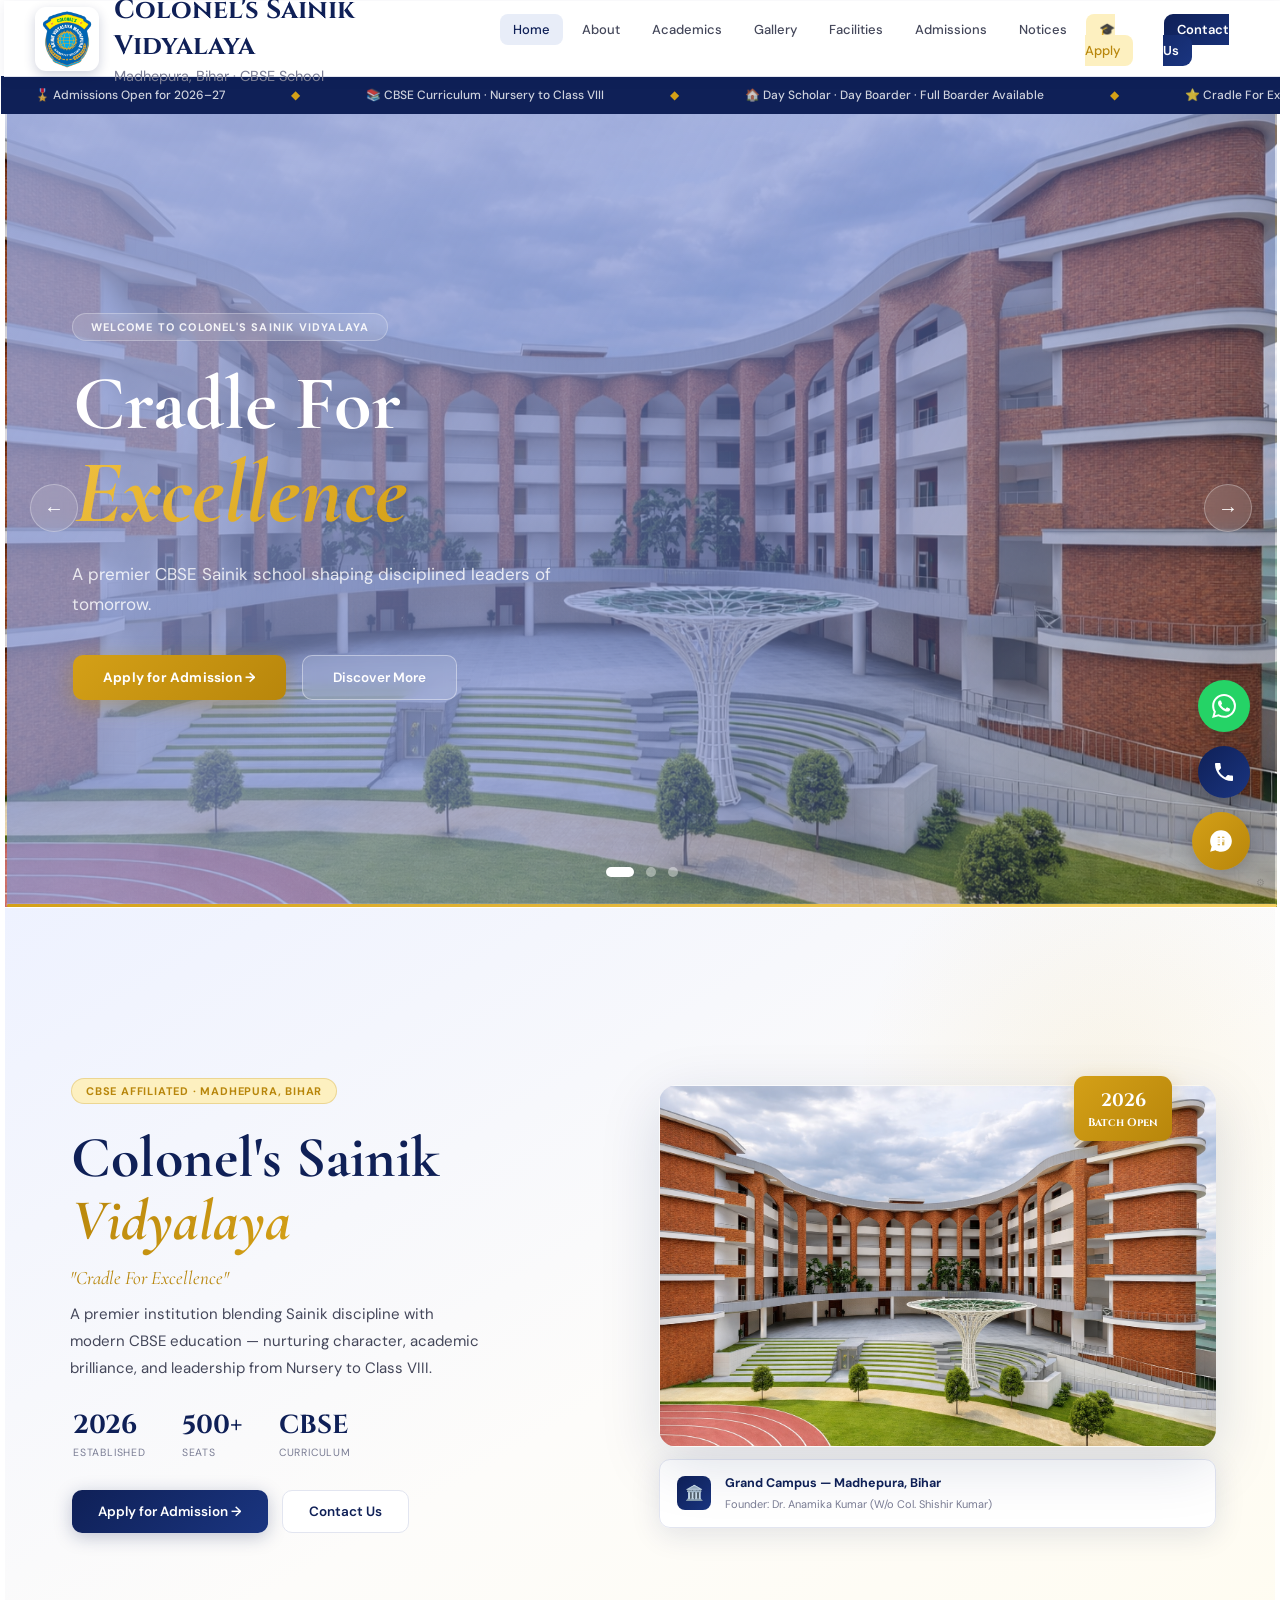
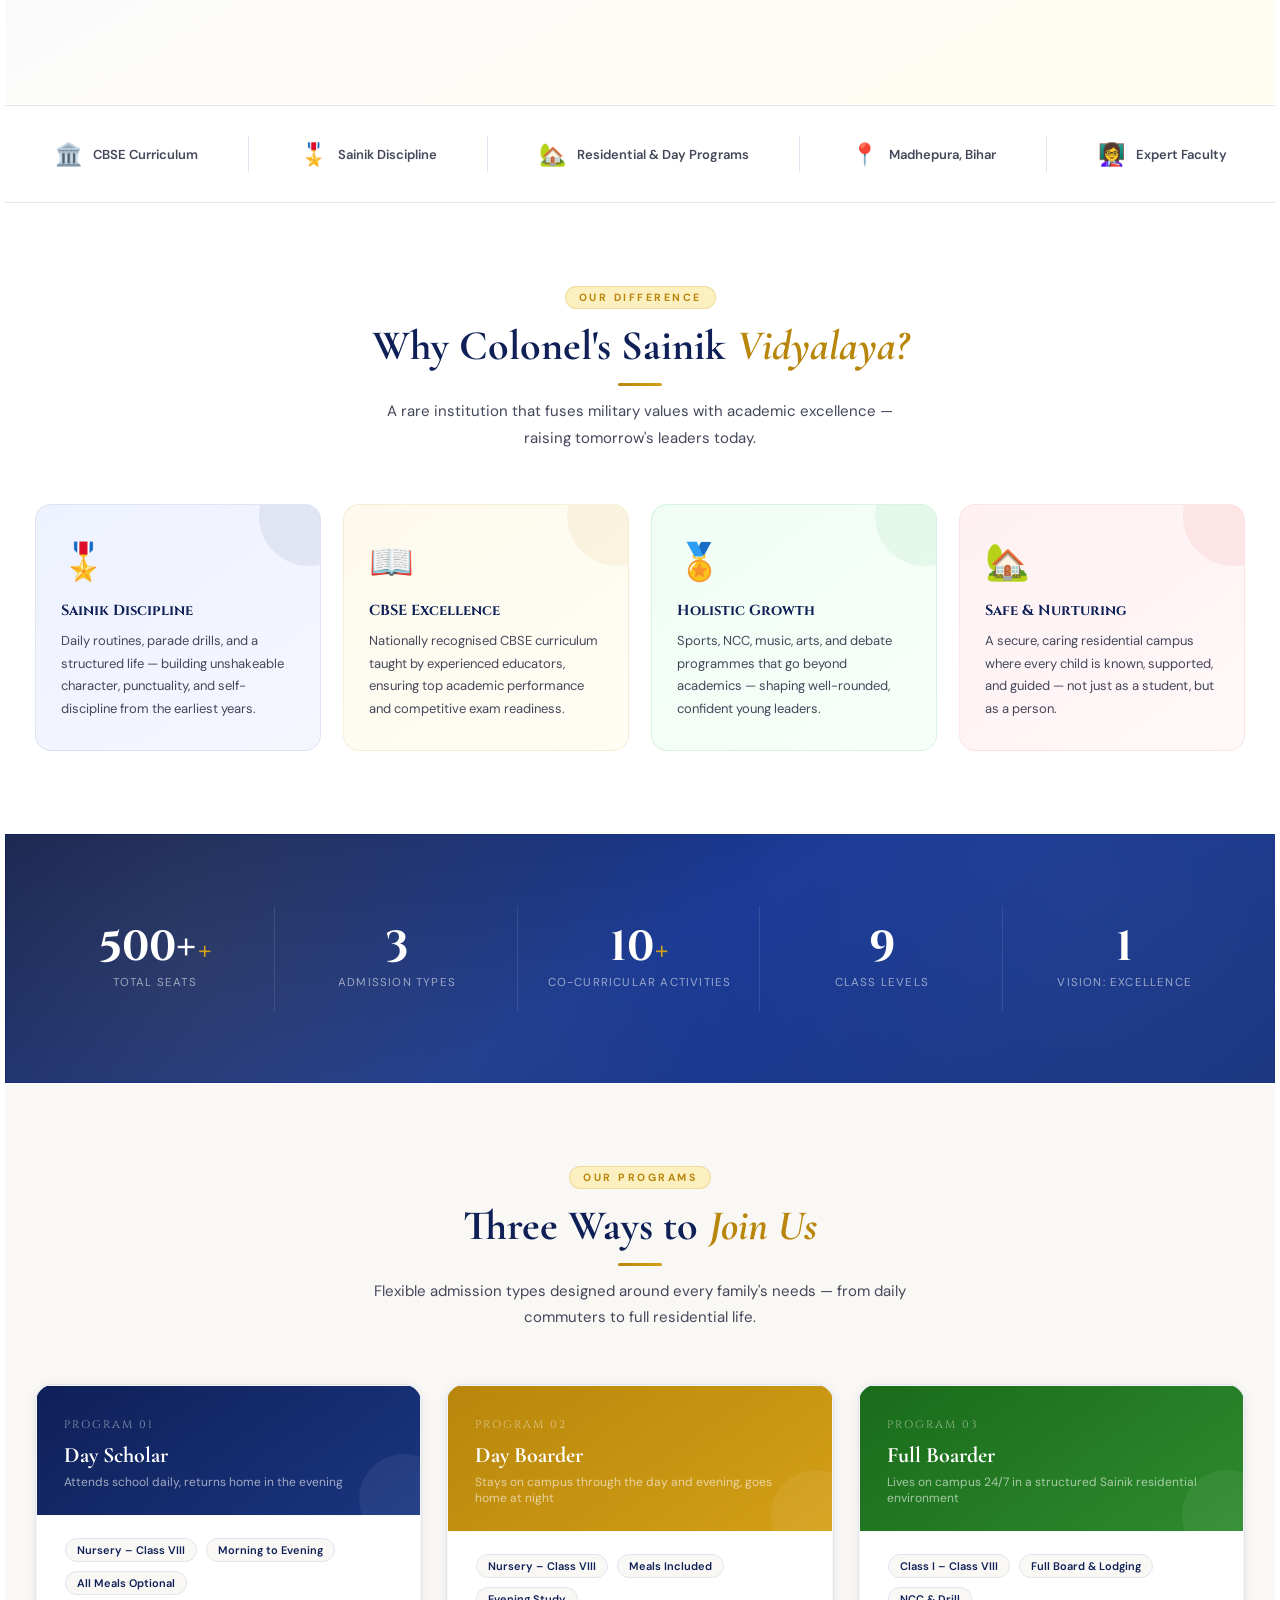
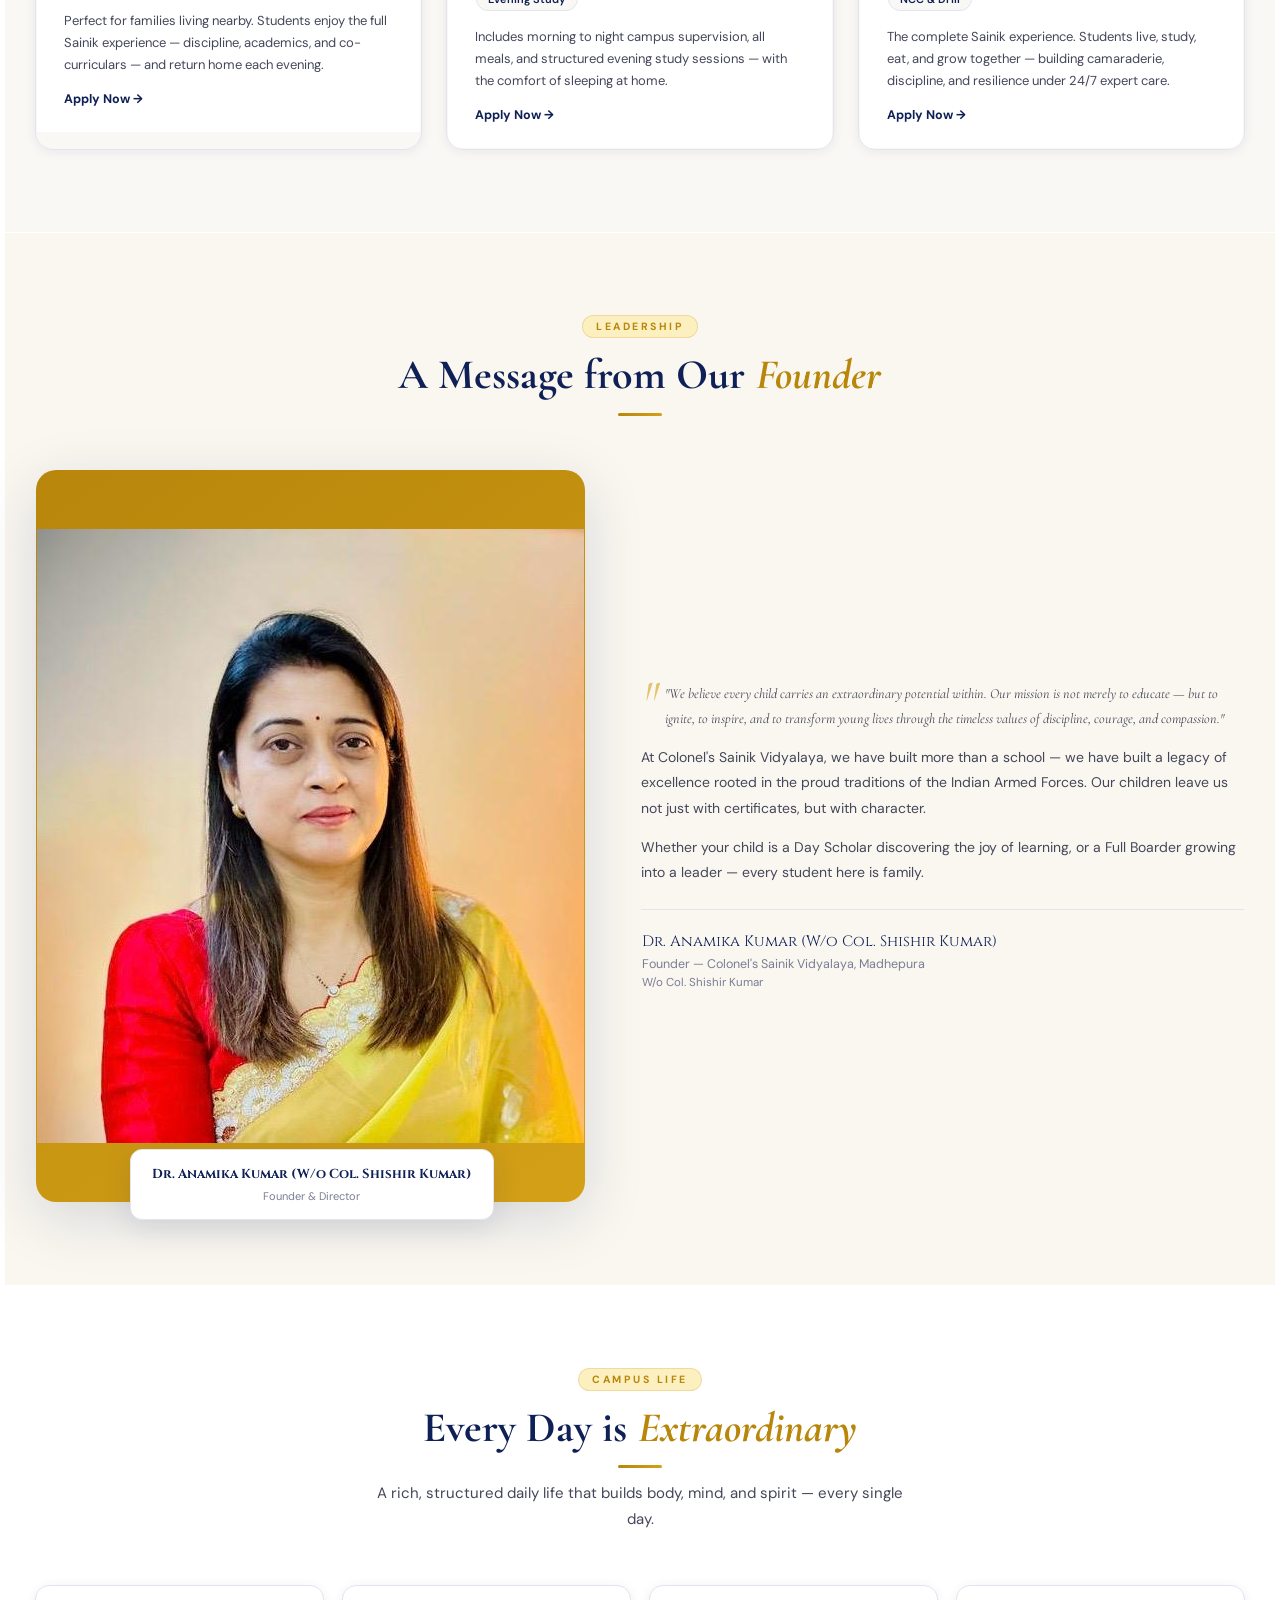
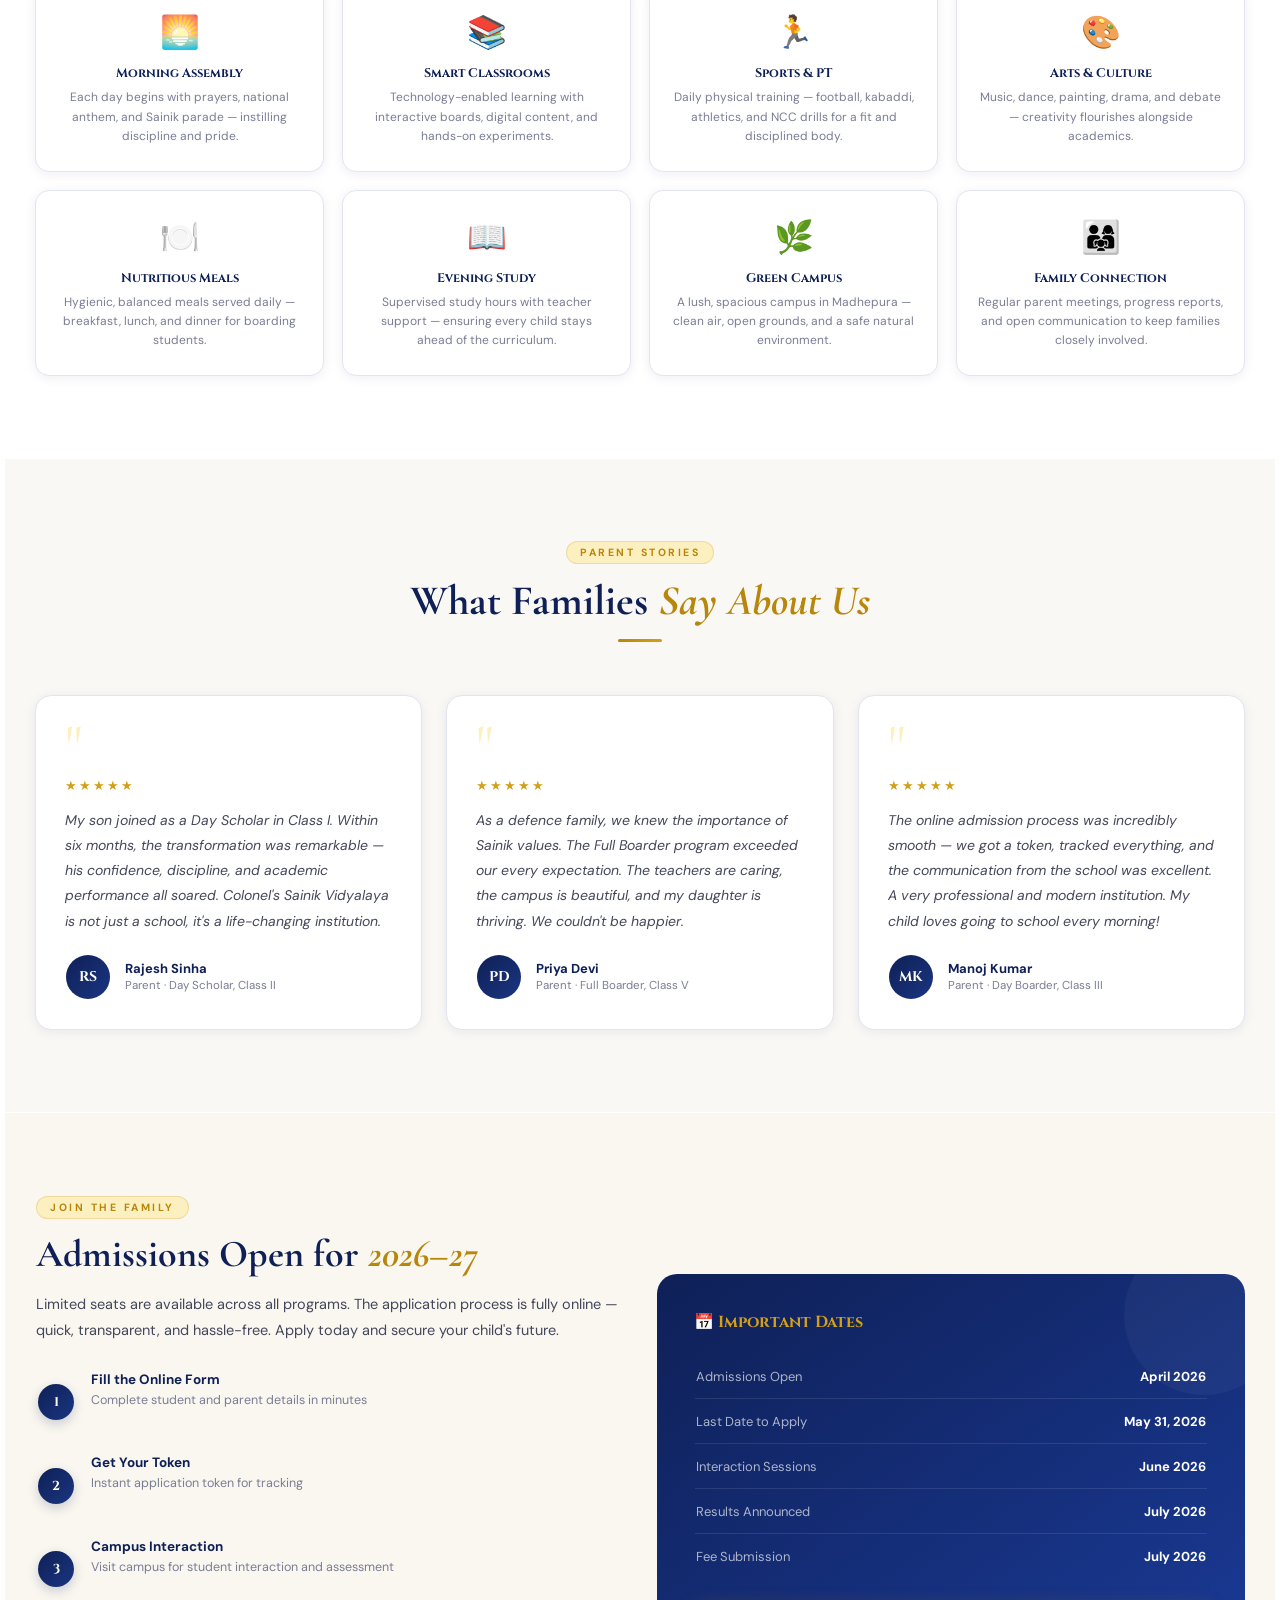
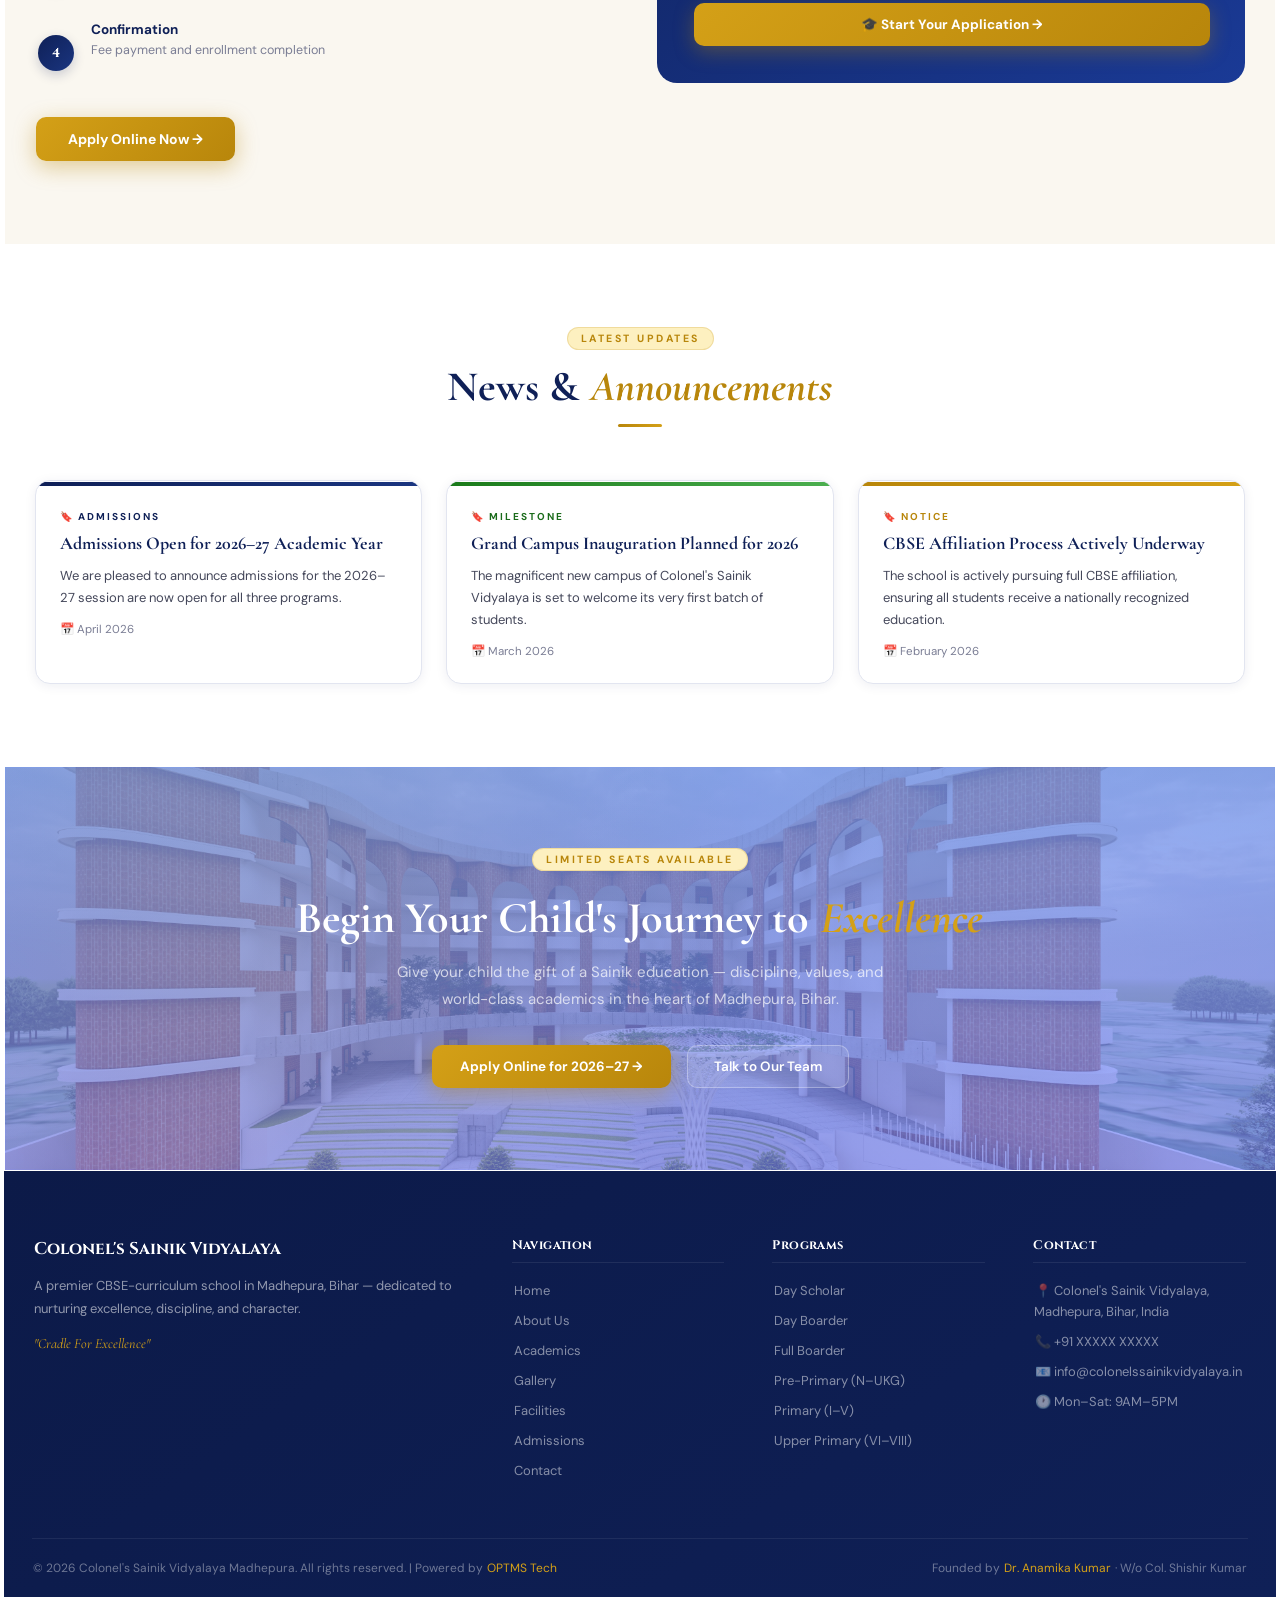
==== index.html @ a4bb46f5 "corrupted image rmove" ====
<!DOCTYPE html>
<html lang="en">

<head>
  <meta charset="UTF-8">
  <meta name="viewport" content="width=device-width, initial-scale=1.0">
  <meta name="description"
    content="Colonel's Sainik Vidyalaya — A premier CBSE school in Madhepura, Bihar. Admissions open for 2026-27. Day Scholar, Day Boarder and Full Boarder programs. Nursery to Class VIII.">
  <meta name="keywords"
    content="Colonel's Sainik Vidyalaya, Sainik School, CBSE School, Madhepura, Bihar, Admission 2026">
  <meta name="author" content="Colonel's Sainik Vidyalaya">
  <meta property="og:title" content="Colonel's Sainik Vidyalaya — Cradle For Excellence">
  <meta property="og:description"
    content="Premier CBSE Sainik School in Madhepura, Bihar. Admissions open for 2026-27 session.">
  <meta property="og:type" content="website">
  <meta property="og:url" content="https://www.colonelssainikvidyalaya.in/">
  <meta property="og:image" content="assets/images/school_image.png">
  <title>Colonel's Sainik Vidyalaya — Cradle For Excellence</title>
  <link rel="icon" type="image/svg+xml" href="assets/images/favicon.svg">
  <link rel="shortcut icon" href="assets/images/favicon.svg">
  <link rel="canonical" href="https://www.colonelssainikvidyalaya.in/">
  <link rel="preconnect" href="https://fonts.googleapis.com">
  <link rel="preconnect" href="https://fonts.gstatic.com" crossorigin>
  <link
    href="https://fonts.googleapis.com/css2?family=Cormorant+Garamond:ital,wght@0,400;0,600;0,700;1,400&family=Cinzel:wght@400;600;700&family=DM+Sans:wght@300;400;500;600&display=swap"
    rel="stylesheet">
  <link rel="stylesheet" href="assets/css/main.css">
</head>

<body>

  <!-- TOAST -->
  <div class="toast" id="toast">✅ <span id="toast-msg">Saved successfully!</span></div>

  <!-- LIGHTBOX -->
  <div class="lightbox" id="lightbox" onclick="closeLightbox()">
    <span class="lightbox-close">✕</span>
    <img id="lightbox-img" src="" alt="">
  </div>

  <!-- MODAL -->
  <div class="modal-bg" id="modal-bg">
    <div class="modal" id="modal-content"></div>
  </div>

  <!-- ===================== PUBLIC VIEW ===================== -->
  <div id="public-view" class="active">

    <!-- NAV -->
    <nav class="p-nav">
      <div class="p-nav-inner">
        <div class="p-brand" onclick="goPage('home')">
          <div class="p-emblem" id="p-emblem-txt">
            <img src="assets/images/logo.png" alt="School Logo">
          </div>
          <div class="p-brand-name">
            <strong id="p-school-name-nav">Colonel's Sainik Vidyalaya</strong>
            <span id="p-school-sub-nav">Madhepura, Bihar · CBSE School</span>
          </div>
        </div>
        <ul class="p-links">
          <li><a onclick="goPage('home')" id="pnav-home" class="active">Home</a></li>
          <li><a onclick="goPage('about')" id="pnav-about">About</a></li>
          <li><a onclick="goPage('academics')" id="pnav-academics">Academics</a></li>
          <li><a onclick="goPage('gallery')" id="pnav-gallery">Gallery</a></li>
          <li><a onclick="goPage('facilities')" id="pnav-facilities">Facilities</a></li>
          <li><a onclick="goPage('admissions')" id="pnav-admissions">Admissions</a></li>
          <li><a onclick="goPage('notices')" id="pnav-notices">Notices</a></li>
          <li><a onclick="goPage('apply')" id="pnav-apply"
              style="background:var(--gold-light);color:var(--gold);border-radius:8px;">🎓 Apply</a></li>
          <li><a onclick="goPage('contact')" id="pnav-contact" class="p-cta">Contact Us</a></li>
        </ul>
        <button class="mob-menu-btn" id="mob-menu-btn" onclick="toggleMobNav()" aria-label="Menu">
          <span></span><span></span><span></span>
        </button>
      </div>
    </nav>
    <!-- Mobile Nav Drawer -->
    <div class="mob-nav-drawer" id="mob-nav-drawer">
      <ul class="mob-nav-links">
        <li><a onclick="goPage('home');closeMobNav()" id="mnav-home">🏠 Home</a></li>
        <li><a onclick="goPage('about');closeMobNav()" id="mnav-about">🏛️ About Us</a></li>
        <li><a onclick="goPage('academics');closeMobNav()" id="mnav-academics">📚 Academics</a></li>
        <li><a onclick="goPage('gallery');closeMobNav()" id="mnav-gallery">🖼️ Gallery</a></li>
        <li><a onclick="goPage('facilities');closeMobNav()" id="mnav-facilities">🏛️ Facilities</a></li>
        <li><a onclick="goPage('admissions');closeMobNav()" id="mnav-admissions">📝 Admissions</a></li>
        <li><a onclick="goPage('notices');closeMobNav()" id="mnav-notices">📢 Notices</a></li>
        <li><a onclick="goPage('apply');closeMobNav()" class="mob-cta">🎓 Apply Online →</a></li>
      </ul>
      <div class="mob-nav-divider"></div>
    </div>

    <!-- TICKER -->
    <div class="ticker">
      <div class="ticker-track" id="ticker-track">
        <span>Loading announcements...</span>
      </div>
    </div>

    <!-- ===== PAGE: HOME ===== -->
    <div id="pp-home" class="pp active">

      <!-- ===== HERO SLIDER ===== -->
      <section class="hero-slider" id="hero-slider" aria-label="School highlights slideshow">
        <!-- Slides -->
        <div class="hs-slide active" data-slide="0">
          <div class="hs-bg" style="background-image:url('/assets/images/school_image.png')"></div>
          <div class="hs-overlay"></div>
          <div class="hs-content">
            <span class="hs-pill">Welcome to Colonel's Sainik Vidyalaya</span>
            <h2 class="hs-heading">
              <span class="hs-line1">Cradle For</span>
              <span class="hs-line2"><em>Excellence</em></span>
            </h2>
            <p class="hs-sub">A premier CBSE Sainik school shaping disciplined leaders of tomorrow.</p>
            <div class="hs-btns">
              <button class="hs-btn-primary" onclick="goPage('admissions')">Apply for Admission →</button>
              <button class="hs-btn-ghost" onclick="goPage('about')">Discover More</button>
            </div>
          </div>
        </div>

        <div class="hs-slide" data-slide="1">
          <div class="hs-bg" style="background-image:url('/assets/images/school_image.png')"></div>
          <div class="hs-overlay" style="background:linear-gradient(120deg,rgba(15,32,87,0.88) 0%,rgba(184,134,11,0.45) 100%)"></div>
          <div class="hs-content">
            <span class="hs-pill">Sainik Discipline · CBSE Curriculum</span>
            <h2 class="hs-heading">
              <span class="hs-line1">Nurturing</span>
              <span class="hs-line2"><em>Future Leaders</em></span>
            </h2>
            <p class="hs-sub">Blending military values with modern education — from Nursery to Class VIII.</p>
            <div class="hs-btns">
              <button class="hs-btn-primary" onclick="goPage('academics')">Explore Academics →</button>
              <button class="hs-btn-ghost" onclick="goPage('facilities')">Our Facilities</button>
            </div>
          </div>
        </div>

        <div class="hs-slide" data-slide="2">
          <div class="hs-bg" style="background-image:url('/assets/images/school_image_1.jpeg')"></div>
          <div class="hs-overlay" style="background:linear-gradient(120deg,rgba(89, 129, 248, 0.769) 0%,rgba(255, 240, 174, 0.2) 100%)"></div>
          <div class="hs-content">
            <span class="hs-pill">Admissions Open · 2026–27 Session</span>
            <h2 class="hs-heading">
              <span class="hs-line1">Madhepura's</span>
              <span class="hs-line2"><em>Finest School</em></span>
            </h2>
            <p class="hs-sub">Day Scholar · Day Boarder · Full Boarder programs for your child's bright future.</p>
            <div class="hs-btns">
              <button class="hs-btn-primary" onclick="goPage('apply')">🎓 Apply Online →</button>
              <button class="hs-btn-ghost" onclick="goPage('contact')">Contact Us</button>
            </div>
          </div>
        </div>

        <!-- Controls -->
        <button class="hs-arrow hs-prev" onclick="sliderPrev()" aria-label="Previous slide">&#8592;</button>
        <button class="hs-arrow hs-next" onclick="sliderNext()" aria-label="Next slide">&#8594;</button>

        <!-- Dots -->
        <div class="hs-dots" id="hs-dots">
          <button class="hs-dot active" onclick="sliderGo(0)" aria-label="Slide 1"></button>
          <button class="hs-dot" onclick="sliderGo(1)" aria-label="Slide 2"></button>
          <button class="hs-dot" onclick="sliderGo(2)" aria-label="Slide 3"></button>
        </div>

        <!-- Progress bar -->
        <div class="hs-progress"><div class="hs-progress-bar" id="hs-progress-bar"></div></div>
      </section>
      <!-- ===== END HERO SLIDER ===== -->

      <section class="hero">
        <div class="hero-l">
          <div class="hero-pill">CBSE Affiliated · Madhepura, Bihar</div>
          <h1 class="hero-h1" id="h-school-name">Colonel's Sainik<br><em>Vidyalaya</em></h1>
          <p class="hero-tag" id="h-tagline">"Cradle For Excellence"</p>
          <p class="hero-desc" id="h-desc">A premier institution blending Sainik discipline with modern CBSE education —
            nurturing character, academic brilliance, and leadership from Nursery to Class VIII.</p>
          <div class="hero-stats">
            <div>
              <div class="hstat-n" id="h-est">2026</div>
              <div class="hstat-l">Established</div>
            </div>
            <div>
              <div class="hstat-n" id="h-students">500+</div>
              <div class="hstat-l">Seats</div>
            </div>
            <div>
              <div class="hstat-n">CBSE</div>
              <div class="hstat-l">Curriculum</div>
            </div>
          </div>
          <div class="hero-btns">
            <button class="btn-navy" onclick="goPage('admissions')">Apply for Admission →</button>
            <button class="btn-ghost" onclick="goPage('contact')">Contact Us</button>
          </div>
        </div>
        <div class="hero-r">
          <div style="position:relative;">
            <div class="hero-float"><b>2026</b>Batch Open</div>
            <div class="hero-img" id="hero-img-wrap">
              <img src="/assets/images/school_image.png" alt="Campus"
                style="width:100%;display:block;object-fit:cover;max-height:360px;">
            </div>
            <div class="hero-badge">
              <div class="badge-ico">🏛️</div>
              <div class="badge-t">
                <strong id="h-campus-title">Grand Campus — Madhepura, Bihar</strong>
                <span id="h-founder">Founder: Dr. Anamika Kumar (W/o Col. Shishir Kumar)</span>
              </div>
            </div>
          </div>
        </div>
      </section>

      <!-- TRUST BAR -->
      <div class="trust-bar">
        <div class="trust-inner">
          <div class="trust-item"><span>🏛️</span> CBSE Curriculum</div>
          <div class="trust-divider"></div>
          <div class="trust-item"><span>🎖️</span> Sainik Discipline</div>
          <div class="trust-divider"></div>
          <div class="trust-item"><span>🏡</span> Residential &amp; Day Programs</div>
          <div class="trust-divider"></div>
          <div class="trust-item"><span>📍</span> Madhepura, Bihar</div>
          <div class="trust-divider"></div>
          <div class="trust-item"><span>👩‍🏫</span> Expert Faculty</div>
        </div>
      </div>

      <!-- WHY CHOOSE US -->
      <section class="sec">
        <div class="container">
          <div class="sec-hd reveal">
            <span class="label">Our Difference</span>
            <h2 class="sec-title">Why Colonel's Sainik <em>Vidyalaya?</em></h2>
            <div class="sec-line"></div>
            <p class="sec-sub">A rare institution that fuses military values with academic excellence — raising
              tomorrow's leaders today.</p>
          </div>
          <div class="pillars-grid">
            <div class="pillar-card p1 reveal reveal-delay-1">
              <span class="pillar-ico">🎖️</span>
              <h3>Sainik Discipline</h3>
              <p>Daily routines, parade drills, and a structured life — building unshakeable character, punctuality, and
                self-discipline from the earliest years.</p>
            </div>
            <div class="pillar-card p2 reveal reveal-delay-2">
              <span class="pillar-ico">📖</span>
              <h3>CBSE Excellence</h3>
              <p>Nationally recognised CBSE curriculum taught by experienced educators, ensuring top academic
                performance and competitive exam readiness.</p>
            </div>
            <div class="pillar-card p3 reveal reveal-delay-3">
              <span class="pillar-ico">🏅</span>
              <h3>Holistic Growth</h3>
              <p>Sports, NCC, music, arts, and debate programmes that go beyond academics — shaping well-rounded,
                confident young leaders.</p>
            </div>
            <div class="pillar-card p4 reveal reveal-delay-4">
              <span class="pillar-ico">🏡</span>
              <h3>Safe & Nurturing</h3>
              <p>A secure, caring residential campus where every child is known, supported, and guided — not just as a
                student, but as a person.</p>
            </div>
          </div>
        </div>
      </section>

      <!-- ACHIEVEMENTS COUNTER BAND -->
      <div
        style="background:linear-gradient(150deg,var(--navy),#1a3a96,var(--navy-mid));padding:70px 28px;position:relative;overflow:hidden;">
        <div
          style="position:absolute;inset:0;background-image:radial-gradient(circle at 15% 50%,rgba(212,160,23,0.12),transparent 50%),radial-gradient(circle at 85% 20%,rgba(255,255,255,0.03),transparent 40%);">
        </div>
        <div class="container">
          <div class="achv-grid">
            <div class="achv-item reveal">
              <div class="achv-num"><span id="cnt-seats">500</span><span class="achv-plus">+</span></div>
              <div class="achv-label">Total Seats</div>
            </div>
            <div class="achv-item reveal reveal-delay-1">
              <div class="achv-num">3</div>
              <div class="achv-label">Admission Types</div>
            </div>
            <div class="achv-item reveal reveal-delay-2">
              <div class="achv-num">10<span class="achv-plus">+</span></div>
              <div class="achv-label">Co-curricular Activities</div>
            </div>
            <div class="achv-item reveal reveal-delay-3">
              <div class="achv-num">9</div>
              <div class="achv-label">Class Levels</div>
            </div>
            <div class="achv-item reveal reveal-delay-4">
              <div class="achv-num">1</div>
              <div class="achv-label">Vision: Excellence</div>
            </div>
          </div>
        </div>
      </div>

      <!-- PROGRAMS SHOWCASE -->
      <section class="sec sec-alt">
        <div class="container">
          <div class="sec-hd reveal">
            <span class="label">Our Programs</span>
            <h2 class="sec-title">Three Ways to <em>Join Us</em></h2>
            <div class="sec-line"></div>
            <p class="sec-sub">Flexible admission types designed around every family's needs — from daily commuters to
              full residential life.</p>
          </div>
          <div class="prog-showcase">
            <div class="prog-sc-card reveal reveal-delay-1">
              <div class="prog-sc-top" style="background:linear-gradient(145deg,var(--navy),var(--navy-mid));">
                <div class="prog-sc-num">Program 01</div>
                <h3>Day Scholar</h3>
                <p>Attends school daily, returns home in the evening</p>
              </div>
              <div class="prog-sc-body">
                <div class="prog-sc-tags">
                  <span class="prog-sc-tag">Nursery – Class VIII</span>
                  <span class="prog-sc-tag">Morning to Evening</span>
                  <span class="prog-sc-tag">All Meals Optional</span>
                </div>
                <p>Perfect for families living nearby. Students enjoy the full Sainik experience — discipline,
                  academics, and co-curriculars — and return home each evening.</p>
                <div class="prog-sc-link" onclick="goPage('apply')">Apply Now →</div>
              </div>
            </div>
            <div class="prog-sc-card reveal reveal-delay-2">
              <div class="prog-sc-top" style="background:linear-gradient(145deg,var(--gold),var(--gold-mid));">
                <div class="prog-sc-num">Program 02</div>
                <h3>Day Boarder</h3>
                <p>Stays on campus through the day and evening, goes home at night</p>
              </div>
              <div class="prog-sc-body">
                <div class="prog-sc-tags">
                  <span class="prog-sc-tag">Nursery – Class VIII</span>
                  <span class="prog-sc-tag">Meals Included</span>
                  <span class="prog-sc-tag">Evening Study</span>
                </div>
                <p>Includes morning to night campus supervision, all meals, and structured evening study sessions — with
                  the comfort of sleeping at home.</p>
                <div class="prog-sc-link" onclick="goPage('apply')">Apply Now →</div>
              </div>
            </div>
            <div class="prog-sc-card reveal reveal-delay-3">
              <div class="prog-sc-top" style="background:linear-gradient(145deg,#1a6b1a,#2e8b2e);">
                <div class="prog-sc-num">Program 03</div>
                <h3>Full Boarder</h3>
                <p>Lives on campus 24/7 in a structured Sainik residential environment</p>
              </div>
              <div class="prog-sc-body">
                <div class="prog-sc-tags">
                  <span class="prog-sc-tag">Class I – Class VIII</span>
                  <span class="prog-sc-tag">Full Board &amp; Lodging</span>
                  <span class="prog-sc-tag">NCC &amp; Drill</span>
                </div>
                <p>The complete Sainik experience. Students live, study, eat, and grow together — building camaraderie,
                  discipline, and resilience under 24/7 expert care.</p>
                <div class="prog-sc-link" onclick="goPage('apply')">Apply Now →</div>
              </div>
            </div>
          </div>
        </div>
      </section>

      <!-- PRINCIPAL'S MESSAGE -->
      <section class="sec sec-cream">
        <div class="container">
          <div class="sec-hd reveal">
            <span class="label">Leadership</span>
            <h2 class="sec-title">A Message from Our <em>Founder</em></h2>
            <div class="sec-line"></div>
          </div>
          <div class="principal-wrap">
            <div class="principal-img-side reveal">
              <div class="principal-img-frame">
                <img src="assets/images/founder.jpeg" alt="Founder's Photo">
              </div>
              <div class="principal-badge-float">
                <strong id="founder-badge-name">Dr. Anamika Kumar</strong>
                <span>Founder &amp; Director</span>
              </div>
            </div>
            <div class="principal-body reveal reveal-delay-2">
              <p class="principal-quote" id="founder-quote">"We believe every child carries an extraordinary potential
                within. Our mission is not merely to educate — but to ignite, to inspire, and to transform young lives
                through the timeless values of discipline, courage, and compassion."</p>
              <p>At Colonel's Sainik Vidyalaya, we have built more than a school — we have built a legacy of excellence
                rooted in the proud traditions of the Indian Armed Forces. Our children leave us not just with
                certificates, but with character.</p>
              <p>Whether your child is a Day Scholar discovering the joy of learning, or a Full Boarder growing into a
                leader — every student here is family.</p>
              <div class="principal-sig">
                <div class="principal-name" id="founder-sig-name">Dr. Anamika Kumar</div>
                <div class="principal-title">Founder — Colonel's Sainik Vidyalaya, Madhepura</div>
                <div style="font-size:11.5px;color:var(--light);margin-top:3px;">W/o Col. Shishir Kumar</div>
              </div>
            </div>
          </div>
        </div>
      </section>

      <!-- LIFE AT SCHOOL -->
      <section class="sec">
        <div class="container">
          <div class="sec-hd reveal">
            <span class="label">Campus Life</span>
            <h2 class="sec-title">Every Day is <em>Extraordinary</em></h2>
            <div class="sec-line"></div>
            <p class="sec-sub">A rich, structured daily life that builds body, mind, and spirit — every single day.</p>
          </div>
          <div class="life-grid">
            <div class="life-item reveal reveal-delay-1"><span class="life-ico">🌅</span>
              <h4>Morning Assembly</h4>
              <p>Each day begins with prayers, national anthem, and Sainik parade — instilling discipline and pride.</p>
            </div>
            <div class="life-item reveal reveal-delay-2"><span class="life-ico">📚</span>
              <h4>Smart Classrooms</h4>
              <p>Technology-enabled learning with interactive boards, digital content, and hands-on experiments.</p>
            </div>
            <div class="life-item reveal reveal-delay-3"><span class="life-ico">🏃</span>
              <h4>Sports & PT</h4>
              <p>Daily physical training — football, kabaddi, athletics, and NCC drills for a fit and disciplined body.
              </p>
            </div>
            <div class="life-item reveal reveal-delay-4"><span class="life-ico">🎨</span>
              <h4>Arts & Culture</h4>
              <p>Music, dance, painting, drama, and debate — creativity flourishes alongside academics.</p>
            </div>
            <div class="life-item reveal reveal-delay-1"><span class="life-ico">🍽️</span>
              <h4>Nutritious Meals</h4>
              <p>Hygienic, balanced meals served daily — breakfast, lunch, and dinner for boarding students.</p>
            </div>
            <div class="life-item reveal reveal-delay-2"><span class="life-ico">📖</span>
              <h4>Evening Study</h4>
              <p>Supervised study hours with teacher support — ensuring every child stays ahead of the curriculum.</p>
            </div>
            <div class="life-item reveal reveal-delay-3"><span class="life-ico">🌿</span>
              <h4>Green Campus</h4>
              <p>A lush, spacious campus in Madhepura — clean air, open grounds, and a safe natural environment.</p>
            </div>
            <div class="life-item reveal reveal-delay-4"><span class="life-ico">👨‍👩‍👧</span>
              <h4>Family Connection</h4>
              <p>Regular parent meetings, progress reports, and open communication to keep families closely involved.
              </p>
            </div>
          </div>
        </div>
      </section>

      <!-- TESTIMONIALS -->
      <section class="sec sec-alt">
        <div class="container">
          <div class="sec-hd reveal">
            <span class="label">Parent Stories</span>
            <h2 class="sec-title">What Families <em>Say About Us</em></h2>
            <div class="sec-line"></div>
          </div>
          <div class="testi-grid" id="home-testi-grid">
            <div class="testi-card reveal reveal-delay-1">
              <span class="testi-quote-mark">"</span>
              <div class="testi-stars">★★★★★</div>
              <p class="testi-text">My son joined as a Day Scholar in Class I. Within six months, the transformation was
                remarkable — his confidence, discipline, and academic performance all soared. Colonel's Sainik Vidyalaya
                is not just a school, it's a life-changing institution.</p>
              <div class="testi-author">
                <div class="testi-avatar">RS</div>
                <div>
                  <div class="testi-name">Rajesh Sinha</div>
                  <div class="testi-role">Parent · Day Scholar, Class II</div>
                </div>
              </div>
            </div>
            <div class="testi-card reveal reveal-delay-2">
              <span class="testi-quote-mark">"</span>
              <div class="testi-stars">★★★★★</div>
              <p class="testi-text">As a defence family, we knew the importance of Sainik values. The Full Boarder
                program exceeded our every expectation. The teachers are caring, the campus is beautiful, and my
                daughter is thriving. We couldn't be happier.</p>
              <div class="testi-author">
                <div class="testi-avatar">PD</div>
                <div>
                  <div class="testi-name">Priya Devi</div>
                  <div class="testi-role">Parent · Full Boarder, Class V</div>
                </div>
              </div>
            </div>
            <div class="testi-card reveal reveal-delay-3">
              <span class="testi-quote-mark">"</span>
              <div class="testi-stars">★★★★★</div>
              <p class="testi-text">The online admission process was incredibly smooth — we got a token, tracked
                everything, and the communication from the school was excellent. A very professional and modern
                institution. My child loves going to school every morning!</p>
              <div class="testi-author">
                <div class="testi-avatar">MK</div>
                <div>
                  <div class="testi-name">Manoj Kumar</div>
                  <div class="testi-role">Parent · Day Boarder, Class III</div>
                </div>
              </div>
            </div>
          </div>
        </div>
      </section>

      <!-- ADMISSIONS SNAPSHOT -->
      <section class="sec sec-cream">
        <div class="container">
          <div class="adm-snap-grid">
            <div class="adm-snap-left reveal">
              <span class="label">Join the Family</span>
              <h2>Admissions Open for <em>2026–27</em></h2>
              <p>Limited seats are available across all programs. The application process is fully online — quick,
                transparent, and hassle-free. Apply today and secure your child's future.</p>
              <div class="adm-snap-steps">
                <div class="adm-snap-step">
                  <div class="adm-snap-step-num">1</div>
                  <div class="adm-snap-step-info">
                    <h5>Fill the Online Form</h5>
                    <p>Complete student and parent details in minutes</p>
                  </div>
                </div>
                <div class="adm-snap-step">
                  <div class="adm-snap-step-num">2</div>
                  <div class="adm-snap-step-info">
                    <h5>Get Your Token</h5>
                    <p>Instant application token for tracking</p>
                  </div>
                </div>
                <div class="adm-snap-step">
                  <div class="adm-snap-step-num">3</div>
                  <div class="adm-snap-step-info">
                    <h5>Campus Interaction</h5>
                    <p>Visit campus for student interaction and assessment</p>
                  </div>
                </div>
                <div class="adm-snap-step">
                  <div class="adm-snap-step-num">4</div>
                  <div class="adm-snap-step-info">
                    <h5>Confirmation</h5>
                    <p>Fee payment and enrollment completion</p>
                  </div>
                </div>
              </div>
              <button class="btn-gold" onclick="goPage('apply')" style="font-size:14px;padding:13px 32px;">Apply Online
                Now →</button>
            </div>
            <div class="adm-snap-right reveal reveal-delay-2">
              <h3>📅 Important Dates</h3>
              <div id="home-adm-dates">
                <div class="adm-date-row"><span>Application Opens</span><strong>April 2026</strong></div>
                <div class="adm-date-row"><span>Last Date to Apply</span><strong>May 31, 2026</strong></div>
                <div class="adm-date-row"><span>Campus Interaction</span><strong>June 2026</strong></div>
                <div class="adm-date-row"><span>Result Declaration</span><strong>June 15, 2026</strong></div>
                <div class="adm-date-row"><span>Session Begins</span><strong>July 1, 2026</strong></div>
              </div>
              <button class="adm-snap-cta" onclick="goPage('apply')">🎓 Start Your Application →</button>
            </div>
          </div>
        </div>
      </section>

      <!-- NEWS & ANNOUNCEMENTS -->
      <section class="sec">
        <div class="container">
          <div class="sec-hd reveal">
            <span class="label">Latest Updates</span>
            <h2 class="sec-title">News & <em>Announcements</em></h2>
            <div class="sec-line"></div>
          </div>
          <div class="news-grid" id="news-grid-home">
            <div class="card">
              <div class="news-acc" style="background:linear-gradient(90deg,var(--navy),var(--navy-mid));"></div>
              <div class="news-body"><span class="news-cat" style="color:var(--navy);">🎯 Admissions</span>
                <h3>Admissions Open for 2026–27</h3>
                <p>We are pleased to announce admissions for the 2026–27 session are now open.</p>
                <div class="news-meta">📅 April 2026</div>
              </div>
            </div>
          </div>
        </div>
      </section>

      <div class="cta-band sec-navy">
        <span class="label" style="margin-bottom:10px;">Limited Seats Available</span>
        <h2>Begin Your Child's Journey to <em>Excellence</em></h2>
        <p id="cta-text">Give your child the gift of a Sainik education — discipline, values, and world-class academics
          in the heart of Madhepura, Bihar.</p>
        <div class="cta-btns">
          <button class="btn-gold" onclick="goPage('apply')">Apply Online for 2026–27 →</button>
          <button class="btn-ow" onclick="goPage('contact')">Talk to Our Team</button>
        </div>
      </div>
    </div>

    <!-- ===== PAGE: ABOUT US ===== -->
    <div id="pp-about" class="pp">
      <div class="page-hero">
        <span class="label">Our Story</span>
        <h1>About <em>Colonel's Sainik Vidyalaya</em></h1>
        <p>A premier institution born from a vision — to raise disciplined, brilliant, and compassionate leaders for
          tomorrow's India.</p>
      </div>

      <!-- INTRO SECTION -->
      <section class="sec">
        <div class="container">
          <div class="about-intro">
            <div class="about-intro-text reveal">
              <span class="label">Who We Are</span>
              <h2 class="sec-title">More Than a School — <em>A Movement</em></h2>
              <div class="sec-line" style="margin:14px 0 20px;"></div>
              <p>Colonel's Sainik Vidyalaya is a CBSE-affiliated school in Madhepura, Bihar — founded with an
                extraordinary vision: to bring the discipline and values of India's armed forces into mainstream
                education, accessible to every family.</p>
              <p>We are not just another school. We are a sanctuary of discipline, purpose, and academic excellence —
                where children are not merely taught, but shaped. Every morning drill, every classroom lesson, every
                evening study session is intentional, structured, and filled with care.</p>
              <p>Founded by <strong>Dr. Anamika Kumar</strong> (W/o Col. Shishir Kumar), the school was built on the
                belief that when structured military discipline meets compassionate education, extraordinary human
                beings emerge.</p>
              <div style="display:flex;gap:28px;margin-top:24px;flex-wrap:wrap;">
                <div>
                  <div class="hstat-n" id="abt-est">2026</div>
                  <div class="hstat-l">Established</div>
                </div>
                <div>
                  <div class="hstat-n" id="abt-seats">500+</div>
                  <div class="hstat-l">Seats</div>
                </div>
                <div>
                  <div class="hstat-n">CBSE</div>
                  <div class="hstat-l">Curriculum</div>
                </div>
                <div>
                  <div class="hstat-n">3</div>
                  <div class="hstat-l">Admission Types</div>
                </div>
              </div>
            </div>
            <div class="about-intro-img reveal reveal-delay-2">
              <div class="about-img-frame">
                <img src="assets/images/school_image_1.jpeg" alt="Campus's Photo">
              </div>
              <div class="about-img-badge">
                <strong id="abt-est-badge">2026</strong>
                <span>Year of Founding</span>
              </div>
            </div>
          </div>
        </div>
      </section>

      <!-- VISION MISSION VALUES -->
      <section class="sec sec-alt">
        <div class="container">
          <div class="sec-hd reveal">
            <span class="label">Our Foundation</span>
            <h2 class="sec-title">Vision, Mission & <em>Values</em></h2>
            <div class="sec-line"></div>
          </div>
          <div class="about-values-grid">
            <div class="value-card reveal reveal-delay-1">
              <span class="v-ico">🔭</span>
              <h3>Our Vision</h3>
              <p>To be the premier Sainik-ethos school of Bihar — producing not just academically excellent students,
                but disciplined, compassionate, and courageous citizens who serve their families, communities, and
                nation with integrity.</p>
            </div>
            <div class="value-card reveal reveal-delay-2">
              <span class="v-ico">🎯</span>
              <h3>Our Mission</h3>
              <p>To deliver a world-class CBSE education fused with military discipline and values — in a nurturing,
                inclusive environment that develops every child's academic potential, physical fitness, and moral
                character from the ground up.</p>
            </div>
            <div class="value-card reveal reveal-delay-3">
              <span class="v-ico">⚖️</span>
              <h3>Our Values</h3>
              <p><strong>Discipline</strong> — Structure and order as the foundation of
                achievement.<br><strong>Courage</strong> — The strength to do what is
                right.<br><strong>Compassion</strong> — Kindness and empathy in every
                interaction.<br><strong>Excellence</strong> — Nothing less than our best, always.</p>
            </div>
          </div>
        </div>
      </section>

      <!-- LEADERSHIP -->
      <section class="sec sec-cream">
        <div class="container">
          <div class="sec-hd reveal">
            <span class="label">Our People</span>
            <h2 class="sec-title">Leadership & <em>Governance</em></h2>
            <div class="sec-line"></div>
            <p class="sec-sub">Guided by visionary leadership rooted in service, excellence, and a deep love for
              children and education.</p>
          </div>
          <div class="about-leadership">
            <div class="leader-card reveal reveal-delay-1">
              <div class="leader-avatar">👩‍💼</div>
              <div class="leader-info">
                <h3 id="leader-founder-name">Dr. Anamika Kumar</h3>
                <span class="role">Founder & Director</span>
                <p>A visionary educationist and the driving force behind Colonel's Sainik Vidyalaya. W/o Col. Shishir
                  Kumar, she founded the school to honour the values of the Indian Armed Forces and make quality
                  education accessible to the children of Madhepura and Bihar.</p>
              </div>
            </div>
            <div class="leader-card reveal reveal-delay-2">
              <div class="leader-avatar">👨‍💼</div>
              <div class="leader-info">
                <h3>Col. Shishir Kumar </h3>
                <span class="role">Patron & Advisor</span>
                <p>A decorated officer of the Indian Army whose values of discipline, integrity, and service to nation
                  form the philosophical bedrock of the school's ethos. His military expertise shapes every aspect of
                  the Sainik programme.</p>
              </div>
            </div>
            <div class="leader-card reveal reveal-delay-3">
              <div class="leader-avatar">📚</div>
              <div class="leader-info">
                <h3>Academic Leadership Team</h3>
                <span class="role">Principal & Faculty Heads</span>
                <p>Our academic leadership comprises experienced CBSE educators, subject specialists, and co-curricular
                  mentors — all united by a shared passion for holistic child development and academic excellence.</p>
              </div>
            </div>
            <div class="leader-card reveal reveal-delay-4">
              <div class="leader-avatar">🏆</div>
              <div class="leader-info">
                <h3>Sainik Training Cell</h3>
                <span class="role">Discipline & Physical Training</span>
                <p>A dedicated team of NCC officers, PT instructors, and former armed forces personnel who oversee daily
                  drills, parade training, and the all-important Sainik culture that makes our school distinctive.</p>
              </div>
            </div>
          </div>
        </div>
      </section>

      <!-- SCHOOL JOURNEY TIMELINE -->
      <section class="sec">
        <div class="container">
          <div class="sec-hd reveal">
            <span class="label">Our Journey</span>
            <h2 class="sec-title">Milestones & <em>Moments</em></h2>
            <div class="sec-line"></div>
          </div>
          <div class="about-timeline">
            <div class="tl-event reveal">
              <div class="tl-event-content">
                <div class="tl-year">2024</div>
                <h4>The Vision Is Born</h4>
                <p>Dr. Anamika Kumar and Col. Shishir Kumar conceive the vision for a Sainik-ethos CBSE school in
                  Madhepura — a city deserving of world-class education with military values.</p>
              </div>
              <div class="tl-event-dot">💡</div>
              <div style="flex:1;"></div>
            </div>
            <div class="tl-event reveal reveal-delay-1">
              <div style="flex:1;"></div>
              <div class="tl-event-dot">🏗️</div>
              <div class="tl-event-content">
                <div class="tl-year">2025</div>
                <h4>Campus Construction Begins</h4>
                <p>The grand campus of Colonel's Sainik Vidyalaya takes shape in Madhepura — designed from the ground up
                  to blend Sainik rigour with modern educational infrastructure.</p>
              </div>
            </div>
            <div class="tl-event reveal">
              <div class="tl-event-content">
                <div class="tl-year">2026</div>
                <h4>CBSE Affiliation Pursued</h4>
                <p>The school actively pursues full CBSE board affiliation, ensuring national recognition and a
                  curriculum that opens doors across India for every graduating student.</p>
              </div>
              <div class="tl-event-dot">📜</div>
              <div style="flex:1;"></div>
            </div>
            <div class="tl-event reveal reveal-delay-1">
              <div style="flex:1;"></div>
              <div class="tl-event-dot">🎓</div>
              <div class="tl-event-content">
                <div class="tl-year">2026</div>
                <h4>Founding Batch Admissions Open</h4>
                <p>Admissions open for the historic founding batch of 2026–27. Children from Nursery to Class VIII
                  welcomed into the Colonel's Sainik Vidyalaya family. Limited seats. Unlimited potential.</p>
              </div>
            </div>
          </div>
        </div>
      </section>

      <!-- AFFILIATION & RECOGNITION -->
      <section class="sec sec-alt">
        <div class="container">
          <div class="sec-hd reveal">
            <span class="label">Recognition</span>
            <h2 class="sec-title">Affiliations & <em>Recognitions</em></h2>
            <div class="sec-line"></div>
          </div>
          <div class="about-affil-row">
            <div class="affil-badge reveal reveal-delay-1">
              <span class="ab-ico">📘</span>
              <h4>CBSE Board</h4>
              <p>Central Board of Secondary Education affiliated curriculum</p>
            </div>
            <div class="affil-badge reveal reveal-delay-2">
              <span class="ab-ico">🎖️</span>
              <h4>Sainik Ethos</h4>
              <p>Inspired by the Indian Armed Forces tradition of discipline</p>
            </div>
            <div class="affil-badge reveal reveal-delay-3">
              <span class="ab-ico">🏛️</span>
              <h4>Govt. Registered</h4>
              <p>Duly registered institution under Bihar state education norms</p>
            </div>
            <div class="affil-badge reveal reveal-delay-4">
              <span class="ab-ico">🌟</span>
              <h4>Cradle for Excellence</h4>
              <p>Committed to our founding motto and values every single day</p>
            </div>
          </div>
        </div>
      </section>

      <!-- CTA -->
      <div class="cta-band sec-navy">
        <span class="label" style="margin-bottom:10px;">Be Part of Our Story</span>
        <h2>Join the <em>Colonel's Family</em></h2>
        <p>The founding batch of 2026–27 is now open. Give your child a start that will define the rest of their life.
        </p>
        <div class="cta-btns">
          <button class="btn-gold" onclick="goPage('apply')">Apply Online Now →</button>
          <button class="btn-ow" onclick="goPage('contact')">Talk to Admissions Team</button>
        </div>
      </div>
    </div>

    <!-- ===== PAGE: ACADEMICS ===== -->
    <div id="pp-academics" class="pp">
      <div class="page-hero">
        <span class="label">CBSE Framework</span>
        <h1>Our <em>Academics</em></h1>
        <p>A comprehensive CBSE curriculum building brilliant, well-rounded minds from Nursery to Class VIII.</p>
      </div>
      <section class="sec">
        <div class="container">
          <div class="sec-hd">
            <span class="label">Program Levels</span>
            <h2 class="sec-title">Academic <em>Programs</em></h2>
            <div class="sec-line"></div>
          </div>
          <div class="levels-g" id="pub-levels-g"><!-- rendered by JS --></div>
        </div>
      </section>
      <section class="sec sec-alt">
        <div class="container">
          <div class="sec-hd">
            <span class="label">Co-Curricular</span>
            <h2 class="sec-title">Beyond the <em>Classroom</em></h2>
            <div class="sec-line"></div>
          </div>
          <div class="cocu-grid" id="pub-cocu-grid"><!-- rendered by JS --></div>
        </div>
      </section>
    </div>

    <!-- ===== PAGE: GALLERY ===== -->
    <div id="pp-gallery" class="pp">

      <!-- GALLERY HERO BANNER -->
      <div class="gal-hero-banner" id="gal-hero-banner">
        <!-- Rotating background slides -->
        <div class="gal-hero-slides" id="gal-hero-slides">
          <div class="gal-hero-slide active" style="background:linear-gradient(135deg,#0f2057 0%,#1a3a96 50%,#b88c0b 100%);">
            <div class="gal-hero-slide-img" style="background-image:url('/assets/images/school_image.png')"></div>
          </div>
          <div class="gal-hero-slide" style="background:linear-gradient(135deg,#1a3a96 0%,#0f2057 60%,#2e6b2e 100%);">
            <div class="gal-hero-slide-img" style="background-image:url('/assets/images/school_image_1.jpeg')"></div>
          </div>
          <div class="gal-hero-slide" style="background:linear-gradient(135deg,#b88c0b 0%,#0f2057 70%,#1a3a96 100%);">
            <div class="gal-hero-slide-img" style="background-image:url('/assets/images/school_image.png')"></div>
          </div>
        </div>

        <!-- Rotating watermark -->
        <div class="gal-watermark-wrap" id="gal-watermark-wrap">
          <div class="gal-watermark">
            <span class="gal-wm-text">Colonel's Sainik Vidyalaya</span>
            <span class="gal-wm-sep">✦</span>
            <span class="gal-wm-text">Madhepura, Bihar</span>
            <span class="gal-wm-sep">✦</span>
            <span class="gal-wm-text">Cradle For Excellence</span>
            <span class="gal-wm-sep">✦</span>
            <span class="gal-wm-text">CBSE School</span>
            <span class="gal-wm-sep">✦</span>
            <span class="gal-wm-text">Colonel's Sainik Vidyalaya</span>
            <span class="gal-wm-sep">✦</span>
            <span class="gal-wm-text">Madhepura, Bihar</span>
            <span class="gal-wm-sep">✦</span>
            <span class="gal-wm-text">Cradle For Excellence</span>
            <span class="gal-wm-sep">✦</span>
          </div>
        </div>

        <!-- Overlay content -->
        <div class="gal-hero-overlay"></div>
        <div class="gal-hero-content">
          <span class="gal-hero-label">Campus Life · Memories · Milestones</span>
          <h1 class="gal-hero-title">Our <em>Gallery</em></h1>
          <p class="gal-hero-sub">A vivid glimpse into the vibrant life, achievements, and spirit of Colonel's Sainik Vidyalaya.</p>
        </div>

        <!-- Slide dots -->
        <div class="gal-hero-dots" id="gal-hero-dots">
          <button class="gal-hdot active" onclick="galHeroGo(0)"></button>
          <button class="gal-hdot" onclick="galHeroGo(1)"></button>
          <button class="gal-hdot" onclick="galHeroGo(2)"></button>
        </div>
      </div>

      <!-- STAT STRIP -->
      <div class="gal-stat-strip">
        <div class="gal-stat-inner">
          <div class="gal-stat-item">
            <span class="gal-stat-num" id="gal-stat-total">—</span>
            <span class="gal-stat-label">Total Photos</span>
          </div>
          <div class="gal-stat-divider"></div>
          <div class="gal-stat-item">
            <span class="gal-stat-num" id="gal-stat-cats">—</span>
            <span class="gal-stat-label">Categories</span>
          </div>
          <div class="gal-stat-divider"></div>
          <div class="gal-stat-item">
            <span class="gal-stat-num">2026</span>
            <span class="gal-stat-label">Founding Year</span>
          </div>
          <div class="gal-stat-divider"></div>
          <div class="gal-stat-item">
            <span class="gal-stat-num">2026–Present</span>
            <span class="gal-stat-label">Years Covered</span>
          </div>
        </div>
      </div>

      <!-- FILTER BAR -->
      <section class="gal-filter-sec">
        <div class="container">
          <div class="gal-filter-bar" id="gal-filter-bar">
            <button class="gal-filter-btn active" data-cat="all" onclick="filterGallery('all')">All Photos</button>
            <button class="gal-filter-btn" data-cat="Events" onclick="filterGallery('Events')">🎉 Events</button>
            <button class="gal-filter-btn" data-cat="Campus" onclick="filterGallery('Campus')">🏛️ Campus</button>
            <button class="gal-filter-btn" data-cat="Meetings" onclick="filterGallery('Meetings')">🤝 Meetings</button>
            <button class="gal-filter-btn" data-cat="Community" onclick="filterGallery('Community')">👥 Community</button>
            <button class="gal-filter-btn" data-cat="Awards" onclick="filterGallery('Awards')">🏆 Awards</button>
            <button class="gal-filter-btn" data-cat="Sports" onclick="filterGallery('Sports')">⚽ Sports</button>
            <button class="gal-filter-btn" data-cat="Hostel" onclick="filterGallery('Hostel')">🏠 Hostel</button>
            <button class="gal-filter-btn" data-cat="Labs" onclick="filterGallery('Labs')">🔬 Labs</button>
            <button class="gal-filter-btn" data-cat="Arts" onclick="filterGallery('Arts')">🎨 Arts</button>
            <button class="gal-filter-btn" data-cat="Achievements" onclick="filterGallery('Achievements')">🌟 Achievements</button>
            <button class="gal-filter-btn" data-cat="Parade" onclick="filterGallery('Parade')">🪖 Parade</button>
            <button class="gal-filter-btn" data-cat="Classroom" onclick="filterGallery('Classroom')">📚 Classroom</button>
          </div>
        </div>
      </section>

      <!-- MASONRY GALLERY GRID -->
      <section class="gal-main-sec">
        <div class="container">
          <div class="gal-masonry-grid" id="gal-masonry-grid">
            <!-- Rendered by JS -->
          </div>
          <div id="gal-empty-msg" style="display:none;text-align:center;padding:60px 20px;color:var(--light);">
            <div style="font-size:48px;margin-bottom:12px;">🖼️</div>
            <p>No photos in this category yet.</p>
          </div>
        </div>
      </section>

    </div>

    <!-- ===== PAGE: FACILITIES ===== -->
    <div id="pp-facilities" class="pp">
      <div class="page-hero">
        <span class="label">Infrastructure</span>
        <h1>World-Class <em>Facilities</em></h1>
        <p>A campus designed to inspire learning, creativity, and excellence.</p>
      </div>
      <section class="sec">
        <div class="container">
          <div class="fac-g" id="pub-fac-g"><!-- rendered by JS --></div>
        </div>
      </section>
    </div>

    <!-- ===== PAGE: ADMISSIONS ===== -->
    <div id="pp-admissions" class="pp">
      <div class="page-hero">
        <span class="label" id="adm-session-label">2026–27 Session</span>
        <h1>Admissions <em>Open</em></h1>
        <p>Join our founding batch. Be part of something extraordinary.</p>
      </div>
      <section class="sec">
        <div class="container">
          <div class="sec-hd">
            <span class="label">Choose Your Program</span>
            <h2 class="sec-title">Admission <em>Categories</em></h2>
            <div class="sec-line"></div>
          </div>
          <div class="adm-g" id="pub-adm-cats"><!-- rendered by JS --></div>
          <div class="sec-hd" style="margin-top:60px;">
            <span class="label">How to Apply</span>
            <h2 class="sec-title">Admission <em>Process</em></h2>
            <div class="sec-line"></div>
          </div>
          <div class="steps-row" id="pub-adm-steps"><!-- rendered by JS --></div>
          <div class="adm-2col" id="pub-adm-docs"><!-- rendered by JS --></div>
          <div style="text-align:center;margin-top:40px;"><button class="btn-navy" onclick="goPage('contact')"
              style="font-size:14.5px;padding:13px 36px;">Enquire Now →</button></div>
        </div>
      </section>
    </div>

    <!-- ===== PAGE: NOTICES ===== -->
    <div id="pp-notices" class="pp">
      <div class="page-hero">
        <span class="label">School Updates</span>
        <h1>Notices & <em>Circulars</em></h1>
        <p>Stay updated with all important notices, circulars, and announcements.</p>
      </div>
      <section class="sec">
        <div class="container" style="max-width:860px;">
          <div class="notices-list" id="pub-notices-list"><!-- rendered by JS --></div>
        </div>
      </section>
    </div>

    <!-- ===== PAGE: CONTACT ===== -->
    <div id="pp-contact" class="pp">
      <div class="page-hero">
        <span class="label">Get In Touch</span>
        <h1><em>Contact</em> Us</h1>
        <p>Reach out for admissions enquiries, general questions, or to schedule a campus visit.</p>
      </div>
      <section class="sec">
        <div class="container">
          <div class="ct-2col">
            <div>
              <h2 class="ct-info"
                style="font-family:'Cormorant Garamond',serif;font-size:32px;color:var(--navy);margin-bottom:24px;">Get
                in Touch</h2>
              <div class="ct-item">
                <div class="ct-ico">📍</div>
                <div>
                  <h4>Address</h4>
                  <p id="ct-address">Madhepura, Bihar, India</p>
                </div>
              </div>
              <div class="ct-item">
                <div class="ct-ico">📞</div>
                <div>
                  <h4>Phone / WhatsApp</h4>
                  <p id="ct-phone">+91 XXXXX XXXXX</p>
                </div>
              </div>
              <div class="ct-item">
                <div class="ct-ico">📧</div>
                <div>
                  <h4>Email</h4>
                  <p id="ct-email"><a href="/cdn-cgi/l/email-protection" class="__cf_email__"
                      data-cfemail="0960676f66496a666566676c657a7a68606760627f606d706865687068276067">[email&#160;protected]</a>
                  </p>
                </div>
              </div>
              <div class="ct-item">
                <div class="ct-ico">🕐</div>
                <div>
                  <h4>Office Hours</h4>
                  <p id="ct-hours">Monday to Saturday · 9:00 AM – 4:00 PM</p>
                </div>
              </div>
              <div class="ct-item">
                <div class="ct-ico">🌐</div>
                <div>
                  <h4>Website</h4>
                  <p id="ct-website">www.colonelssainikvidyalaya.in</p>
                </div>
              </div>
            </div>
            <div class="ct-form">
              <h3>Send an Enquiry</h3>
              <div class="fg-2">
                <div class="fg"><label>Parent's Name</label><input type="text" placeholder="Your full name"></div>
                <div class="fg"><label>Phone Number</label><input type="tel" placeholder="+91 XXXXX XXXXX"></div>
              </div>
              <div class="fg"><label>Email Address</label><input type="email" placeholder="your@email.com"></div>
              <div class="fg-2">
                <div class="fg"><label>Class Applying For</label><select>
                    <option>Select Class</option>
                    <option>Nursery</option>
                    <option>LKG / UKG</option>
                    <option>Class I</option>
                    <option>Class II</option>
                    <option>Class III</option>
                    <option>Class IV</option>
                    <option>Class V</option>
                    <option>Class VI</option>
                    <option>Class VII</option>
                    <option>Class VIII</option>
                  </select></div>
                <div class="fg"><label>Admission Type</label><select>
                    <option>Select Type</option>
                    <option>Day Scholar</option>
                    <option>Day Boarder</option>
                    <option>Full Boarder</option>
                  </select></div>
              </div>
              <div class="fg"><label>Your Message</label><textarea
                  placeholder="Any questions or requirements..."></textarea></div>
              <button class="btn-navy" style="width:100%;justify-content:center;font-size:14px;padding:13px;"
                onclick="submitForm(this)">Submit Enquiry →</button>
              <div id="form-ok"
                style="display:none;margin-top:14px;background:#f0fdf4;border:1px solid #bbf7d0;border-radius:9px;padding:12px 16px;font-size:13.5px;color:var(--green);font-weight:600;">
                ✅ Thank you! Our team will contact you within 24 hours.</div>
            </div>
          </div>
        </div>
      </section>
    </div>

    <!-- ===== PAGE: APPLY ONLINE ===== -->
    <div id="pp-apply" class="pp">
      <div class="page-hero">
        <span class="label" id="apply-session-lbl">2026–27 Session</span>
        <h1>Apply <em>Online</em></h1>
        <p>Complete your application in minutes. You'll receive a unique token to track your status.</p>
      </div>
      <section class="sec">
        <div class="container">
          <div class="apply-layout">
            <!-- Sidebar -->
            <div class="apply-sidebar">
              <div class="info-bx">
                <h3>📋 How It Works</h3>
                <ol class="apply-steps-mini">
                  <li>Fill the application form with student & parent details</li>
                  <li>Submit — get a unique Application Token instantly</li>
                  <li>We review and contact you within 2–3 working days</li>
                  <li>Shortlisted? Visit campus for interaction/assessment</li>
                  <li>Confirmation of admission &amp; fee payment</li>
                </ol>
              </div>
              <div class="info-bx">
                <h3>📞 Need Help?</h3>
                <p id="apply-help-phone">Call us at <strong>+91 XXXXX XXXXX</strong> or visit our campus. Our admissions
                  team is available Mon–Sat, 9AM–4PM.</p>
              </div>
              <div class="info-bx">
                <h3>🔍 Already Applied?</h3>
                <p style="margin-bottom:14px;">Use your Application Token to check your status.</p>
                <button class="btn-navy" style="width:100%;justify-content:center;" onclick="goPage('track')">Track My
                  Application →</button>
              </div>
            </div>
            <!-- Form Card -->
            <div class="apply-form-card" id="apply-form-wrap">
              <h2>Admission Application</h2>
              <p class="sub">All fields marked <span style="color:var(--red);">*</span> are required.</p>

              <div class="form-divider">Student Information</div>
              <div class="apply-row">
                <div class="fg"><label>Student's Full Name <span class="req">*</span></label><input id="af-sname"
                    type="text" placeholder="As per birth certificate"></div>
                <div class="fg"><label>Date of Birth <span class="req">*</span></label><input id="af-dob" type="date">
                </div>
              </div>
              <div class="apply-row tri">
                <div class="fg"><label>Gender <span class="req">*</span></label><select id="af-gender">
                    <option value="">Select</option>
                    <option>Male</option>
                    <option>Female</option>
                  </select></div>
                <div class="fg"><label>Class Applying For <span class="req">*</span></label><select id="af-class">
                    <option value="">Select Class</option>
                    <option>Nursery</option>
                    <option>LKG</option>
                    <option>UKG</option>
                    <option>Class I</option>
                    <option>Class II</option>
                    <option>Class III</option>
                    <option>Class IV</option>
                    <option>Class V</option>
                    <option>Class VI</option>
                    <option>Class VII</option>
                    <option>Class VIII</option>
                  </select></div>
                <div class="fg"><label>Admission Type <span class="req">*</span></label><select id="af-type">
                    <option value="">Select</option>
                    <option>Day Scholar</option>
                    <option>Day Boarder</option>
                    <option>Full Boarder</option>
                  </select></div>
              </div>
              <div class="apply-row">
                <div class="fg"><label>Previous School (if any)</label><input id="af-prevschool" type="text"
                    placeholder="Name of last school attended"></div>
                <div class="fg"><label>Last Class Passed</label><input id="af-lastclass" type="text"
                    placeholder="e.g. Class II with 85%"></div>
              </div>

              <div class="form-divider">Parent / Guardian Information</div>
              <div class="apply-row">
                <div class="fg"><label>Father's Name <span class="req">*</span></label><input id="af-fname" type="text"
                    placeholder="Full name"></div>
                <div class="fg"><label>Mother's Name <span class="req">*</span></label><input id="af-mname" type="text"
                    placeholder="Full name"></div>
              </div>
              <div class="apply-row">
                <div class="fg"><label>Mobile Number <span class="req">*</span></label><input id="af-phone" type="tel"
                    placeholder="+91 XXXXX XXXXX"></div>
                <div class="fg"><label>Email Address</label><input id="af-email" type="email"
                    placeholder="parent@email.com"></div>
              </div>
              <div class="apply-row">
                <div class="fg"><label>Occupation</label><input id="af-occ" type="text"
                    placeholder="Father's occupation"></div>
                <div class="fg"><label>Annual Income (approx.)</label><select id="af-income">
                    <option value="">Select Range</option>
                    <option>Below ₹2 Lakh</option>
                    <option>₹2–5 Lakh</option>
                    <option>₹5–10 Lakh</option>
                    <option>Above ₹10 Lakh</option>
                  </select></div>
              </div>
              <div class="apply-row full">
                <div class="fg"><label>Residential Address <span class="req">*</span></label><textarea id="af-address"
                    placeholder="Full address with PIN code"></textarea></div>
              </div>

              <div class="form-divider">Additional Information</div>
              <div class="apply-row full">
                <div class="fg"><label>How did you hear about us?</label><select id="af-source">
                    <option value="">Select</option>
                    <option>Friend / Family Referral</option>
                    <option>Social Media</option>
                    <option>Newspaper / Hoarding</option>
                    <option>Google Search</option>
                    <option>Walk-in / Campus Visit</option>
                    <option>Other</option>
                  </select></div>
              </div>
              <div class="apply-row full">
                <div class="fg"><label>Any special requirements or message</label><textarea id="af-msg"
                    placeholder="Medical conditions, special needs, or any other information..."></textarea></div>
              </div>

              <div class="apply-footer">
                <p>By submitting, you confirm the information is accurate. Our team will contact you to proceed.</p>
                <button class="btn-gold" onclick="submitApplication()" style="white-space:nowrap;">Submit Application
                  →</button>
              </div>
            </div>
            <!-- Success State -->
            <div class="apply-form-card" id="apply-success-wrap" style="display:none;text-align:center;">
              <div class="app-success" style="display:block;">
                <span class="tick">🎉</span>
                <h3>Application Submitted!</h3>
                <p>Thank you for applying to Colonel's Sainik Vidyalaya. Our admissions team will review your
                  application and contact you within <strong>2–3 working days</strong>.</p>
                <div class="token-box">
                  <span>Your Application Token</span>
                  <strong id="app-token-display">CSV-2026-XXXX</strong>
                </div>
                <p style="font-size:13px;margin-top:8px;">📌 Save this token to track your application status anytime.
                </p>
                <div style="display:flex;gap:12px;justify-content:center;margin-top:24px;flex-wrap:wrap;">
                  <button class="btn-navy" onclick="goPage('track')">Track My Application →</button>
                  <button class="btn-ghost"
                    onclick="document.getElementById('apply-form-wrap').style.display='block';document.getElementById('apply-success-wrap').style.display='none';">Apply
                    for Another Child</button>
                </div>
              </div>
            </div>
          </div>
        </div>
      </section>
    </div>

    <!-- ===== PAGE: TRACK APPLICATION ===== -->
    <div id="pp-track" class="pp">
      <div class="page-hero">
        <span class="label">Application Status</span>
        <h1>Track Your <em>Application</em></h1>
        <p>Enter your application token to check the current status of your admission request.</p>
      </div>
      <section class="sec">
        <div class="container">
          <div class="track-card">
            <h2>Check Status</h2>
            <p style="font-size:13.5px;color:var(--mid);margin-bottom:22px;">Enter the token you received after
              submitting your application (e.g. CSV-2026-1042).</p>
            <div style="display:flex;gap:10px;align-items:flex-end;">
              <div class="fg" style="flex:1;"><label>Application Token</label><input id="track-token-input" type="text"
                  placeholder="CSV-2026-XXXX"
                  style="text-transform:uppercase;letter-spacing:2px;font-family:'Cinzel',serif;font-size:15px;"></div>
              <button class="btn-navy" onclick="trackApplication()" style="white-space:nowrap;padding:11px 22px;">Search
                →</button>
            </div>
            <div id="track-result" class="track-result">
              <div class="track-status-row">
                <div>
                  <h4 id="tr-name">—</h4>
                  <p style="font-size:12px;color:var(--light);margin-top:2px;" id="tr-token">—</p>
                </div>
                <span class="status-pill pending" id="tr-status-pill">Pending</span>
              </div>
              <div class="track-info-grid">
                <div class="track-info-item"><span>Class</span><strong id="tr-class">—</strong></div>
                <div class="track-info-item"><span>Type</span><strong id="tr-type">—</strong></div>
                <div class="track-info-item"><span>Parent</span><strong id="tr-parent">—</strong></div>
                <div class="track-info-item"><span>Applied On</span><strong id="tr-date">—</strong></div>
              </div>
              <div class="track-timeline">
                <h4>Application Timeline</h4>
                <div id="tr-timeline"></div>
              </div>
            </div>
            <div id="track-notfound"
              style="display:none;margin-top:20px;background:#fef2f2;border:1px solid #fecaca;border-radius:10px;padding:14px 18px;font-size:13.5px;color:var(--red);">
              ❌ No application found with this token. Please check and try again.
            </div>
          </div>
        </div>
      </section>
    </div>

    <!-- FOOTER -->
    <footer>
      <div class="ft-g">
        <div class="ft-brand">
          <h3 id="ft-school-name">Colonel's Sainik Vidyalaya</h3>
          <p id="ft-desc">A premier CBSE-curriculum school in Madhepura, Bihar — dedicated to nurturing excellence,
            discipline, and character.</p>
          <p class="tl">"Cradle For Excellence"</p>
        </div>
        <div class="ft-col">
          <h4>Navigation</h4>
          <ul>
            <li><a onclick="goPage('home')">Home</a></li>
            <li><a onclick="goPage('about')">About Us</a></li>
            <li><a onclick="goPage('academics')">Academics</a></li>
            <li><a onclick="goPage('gallery')">Gallery</a></li>
            <li><a onclick="goPage('facilities')">Facilities</a></li>
            <li><a onclick="goPage('admissions')">Admissions</a></li>
            <li><a onclick="goPage('contact')">Contact</a></li>
          </ul>
        </div>
        <div class="ft-col">
          <h4>Programs</h4>
          <ul>
            <li><a>Day Scholar</a></li>
            <li><a>Day Boarder</a></li>
            <li><a>Full Boarder</a></li>
            <li><a>Pre-Primary (N–UKG)</a></li>
            <li><a>Primary (I–V)</a></li>
            <li><a>Upper Primary (VI–VIII)</a></li>
          </ul>
        </div>
        <div class="ft-col">
          <h4>Contact</h4>
          <ul>
            <li><a id="ft-addr">📍 Madhepura, Bihar</a></li>
            <li><a id="ft-ph">📞 +91 XXXXX XXXXX</a></li>
            <li><a id="ft-em">📧 <span class="__cf_email__"
                  data-cfemail="9df4f3fbf2ddfef2f1f2f3f8f1eeeefcf4f3f4f6ebf4f9e4fcf1fce4fcb3f4f3">[email&#160;protected]</span></a>
            </li>
            <li><a>🕐 Mon–Sat: 9AM–5PM</a></li>
          </ul>
        </div>
      </div>
      <div class="ft-bar">
        <p>© 2026 Colonel's Sainik Vidyalaya Madhepura. All rights reserved. | Powered by <span>OPTMS Tech</span></p>
        <p>Founded by <span>Dr. Anamika Kumar</span> · W/o Col. Shishir Kumar</p>
      </div>
    </footer>
  </div>
  <!-- END PUBLIC VIEW -->

  <!-- ====== FLOATING ACTION CLUSTER ====== -->
  <div class="fab-cluster" id="fab-cluster">
    <!-- WhatsApp -->
    <button class="fab-btn fab-whatsapp" data-tip="WhatsApp Us" onclick="openWhatsApp()" aria-label="Chat on WhatsApp">
      <svg viewBox="0 0 24 24" fill="white" xmlns="http://www.w3.org/2000/svg">
        <path
          d="M17.472 14.382c-.297-.149-1.758-.867-2.03-.967-.273-.099-.471-.148-.67.15-.197.297-.767.966-.94 1.164-.173.199-.347.223-.644.075-.297-.15-1.255-.463-2.39-1.475-.883-.788-1.48-1.761-1.653-2.059-.173-.297-.018-.458.13-.606.134-.133.298-.347.446-.52.149-.174.198-.298.298-.497.099-.198.05-.371-.025-.52-.075-.149-.669-1.612-.916-2.207-.242-.579-.487-.5-.669-.51-.173-.008-.371-.01-.57-.01-.198 0-.52.074-.792.372-.272.297-1.04 1.016-1.04 2.479 0 1.462 1.065 2.875 1.213 3.074.149.198 2.096 3.2 5.077 4.487.709.306 1.262.489 1.694.625.712.227 1.36.195 1.871.118.571-.085 1.758-.719 2.006-1.413.248-.694.248-1.289.173-1.413-.074-.124-.272-.198-.57-.347m-5.421 7.403h-.004a9.87 9.87 0 01-5.031-1.378l-.361-.214-3.741.982.998-3.648-.235-.374a9.86 9.86 0 01-1.51-5.26c.001-5.45 4.436-9.884 9.888-9.884 2.64 0 5.122 1.03 6.988 2.898a9.825 9.825 0 012.893 6.994c-.003 5.45-4.437 9.884-9.885 9.884m8.413-18.297A11.815 11.815 0 0012.05 0C5.495 0 .16 5.335.157 11.892c0 2.096.547 4.142 1.588 5.945L.057 24l6.305-1.654a11.882 11.882 0 005.683 1.448h.005c6.554 0 11.89-5.335 11.893-11.893a11.821 11.821 0 00-3.48-8.413z" />
      </svg>
    </button>
    <!-- Call -->
    <button class="fab-btn fab-call" data-tip="Call Us" onclick="callSchool()" aria-label="Call school">
      <svg viewBox="0 0 24 24" fill="white" xmlns="http://www.w3.org/2000/svg">
        <path
          d="M6.62 10.79c1.44 2.83 3.76 5.14 6.59 6.59l2.2-2.2c.27-.27.67-.36 1.02-.24 1.12.37 2.33.57 3.57.57.55 0 1 .45 1 1V20c0 .55-.45 1-1 1-9.39 0-17-7.61-17-17 0-.55.45-1 1-1h3.5c.55 0 1 .45 1 1 0 1.25.2 2.45.57 3.57.11.35.03.74-.25 1.02l-2.2 2.2z" />
      </svg>
    </button>
    <!-- AI Chat (main) -->
    <button class="fab-btn fab-ai" data-tip="AI Assistant" onclick="toggleChat()" id="fab-ai-btn"
      aria-label="Open AI Chat">
      <svg viewBox="0 0 24 24" fill="white" xmlns="http://www.w3.org/2000/svg">
        <path
          d="M12 2C6.48 2 2 6.48 2 12c0 1.85.5 3.58 1.37 5.07L2 22l4.93-1.37C8.42 21.5 10.15 22 12 22c5.52 0 10-4.48 10-10S17.52 2 12 2zm-1 14H9V8h2v8zm4 0h-2V8h2v8z" />
        <path d="M9 8h2v8H9zm4 0h2v8h-2z" fill="rgba(255,255,255,0.3)" />
        <circle cx="12" cy="12" r="9" fill="none" stroke="rgba(255,255,255,0.2)" stroke-width="1" />
        <path d="M8 10h8M8 12h6M8 14h4" stroke="white" stroke-width="1.5" stroke-linecap="round" fill="none" />
      </svg>
    </button>
  </div>

  <!-- ====== AI CHATBOT WINDOW ====== -->
  <div class="chatbot-window" id="chatbot-window">
    <div class="chat-header">
      <div class="chat-header-avatar">🎓</div>
      <div class="chat-header-info">
        <h4>CSV Assistant</h4>
        <p><span class="chat-online-dot"></span> Online · Powered by AI</p>
      </div>
      <button class="chat-close-btn" onclick="toggleChat()">✕</button>
    </div>
    <div class="chat-messages" id="chat-messages"></div>
    <div class="chat-quick-btns" id="chat-quick-btns">
      <button class="chat-qbtn" onclick="sendQuick('Admission fees & charges')">💰 Fee Structure</button>
      <button class="chat-qbtn" onclick="sendQuick('How to apply for admission?')">📝 How to Apply</button>
      <button class="chat-qbtn" onclick="sendQuick('What classes are available?')">📚 Classes</button>
      <button class="chat-qbtn" onclick="sendQuick('What facilities do you offer?')">🏛️ Facilities</button>
      <button class="chat-qbtn" onclick="sendQuick('Contact details and address')">📞 Contact</button>
      <button class="chat-qbtn" onclick="sendQuick('Tell me about the hostel / boarding')">🏠 Hostel</button>
    </div>
    <div class="chat-input-row">
      <input class="chat-input" id="chat-input" type="text" placeholder="Ask anything about our school…"
        onkeydown="if(event.key==='Enter')sendChatMessage()">
      <button class="chat-send-btn" onclick="sendChatMessage()">
        <svg viewBox="0 0 24 24" fill="white">
          <path d="M2.01 21L23 12 2.01 3 2 10l15 2-15 2z" />
        </svg>
      </button>
    </div>
  </div>

  <!-- ===================== ADMIN VIEW ===================== -->

  <!-- Discreet admin access link (bottom of page, no label) -->
  <a href="admin/index.html" style="position:fixed;bottom:10px;right:14px;font-size:10px;color:rgba(0,0,0,0.15);text-decoration:none;z-index:50;" title="Admin">⚙</a>

  <script src="assets/js/main.js"></script>
  <!-- gallery-integration-patch.js removed: gallery DB fetch now built into main.js -->
</body>

</html>
---- assets/css/main.css ----
:root{
  --navy:#0f2057;--navy-mid:#1a3580;--navy-light:#e8edf8;
  --gold:#b8860b;--gold-mid:#d4a017;--gold-light:#fdf0c0;
  --white:#fff;--off:#f9f8f5;--cream:#faf7f0;
  --text:#1c1c2e;--mid:#44475a;--light:#7a7d94;--border:#e2e5f0;
  --green:#16a34a;--red:#dc2626;--orange:#ea580c;
  --s1:0 2px 12px rgba(15,32,87,0.07);
  --s2:0 6px 30px rgba(15,32,87,0.12);
  --s3:0 16px 60px rgba(15,32,87,0.15);
}
*,*::before,*::after{margin:1px;padding:0;box-sizing:border-box;}
html{scroll-behavior:smooth;}
body{font-family:'DM Sans',sans-serif;background:var(--white);color:var(--text);overflow-x:hidden;}
::-webkit-scrollbar{width:5px;}::-webkit-scrollbar-thumb{background:var(--gold-mid);border-radius:3px;}

/* ====== VIEWS ====== */
#public-view,#admin-view{display:none;}
#public-view.active,#admin-view.active{display:block;}

/* ====== PUBLIC NAV ====== */
.p-nav{position:fixed;top:0;width:100%;background:rgba(255,255,255,0.97);backdrop-filter:blur(14px);border-bottom:1px solid var(--border);z-index:900;box-shadow:var(--s1);}
.p-nav-inner{max-width:1480px;margin:0 auto;display:flex;align-items:center;justify-content:space-between;padding:0 28px;height:75px;}
.p-brand{display:flex;align-items:center;gap:11px;cursor:pointer;}
.p-emblem img{width:64px;height:64px;background:linear-gradient(135deg);border-radius:11px;display:flex;align-items:center;justify-content:center;font-family:'Cinzel',serif;font-size:13px;font-weight:700;color:var(--gold-mid);box-shadow:0 4px 12px rgba(15,32,87,0.2);}
.p-brand-name strong{display:block;font-family:'Cinzel',serif;font-size:26.5px;color:var(--navy);}
.p-brand-name span{font-size:14.5px;color:var(--light);}
.p-links{display:flex;gap:2px;list-style:none;}
.p-links a{padding:7px 13px;border-radius:8px;font-size:13px;font-weight:500;color:var(--mid);cursor:pointer;transition:all .2s;}
.p-links a:hover,.p-links a.active{color:var(--navy);background:var(--navy-light);}
.p-links .p-cta{background:linear-gradient(135deg,var(--navy),var(--navy-mid))!important;color:#fff!important;border-radius:9px!important;font-weight:600!important;}
.admin-toggle-btn{padding:7px 14px;border-radius:8px;background:var(--gold-light);border:1px solid rgba(184,134,11,0.3);color:var(--gold);font-size:12px;font-weight:700;cursor:pointer;transition:all .2s;}
.admin-toggle-btn:hover{background:var(--gold-mid);color:#fff;}

/* ====== MOBILE NAV ====== */
.mob-menu-btn{display:none;flex-direction:column;gap:5px;cursor:pointer;padding:6px;border-radius:8px;border:none;background:transparent;transition:background .2s;}
.mob-menu-btn:hover{background:var(--navy-light);}
.mob-menu-btn span{display:block;width:22px;height:2px;background:var(--navy);border-radius:2px;transition:all .35s cubic-bezier(.23,1,.32,1);}
.mob-menu-btn.open span:nth-child(1){transform:translateY(7px) rotate(45deg);}
.mob-menu-btn.open span:nth-child(2){opacity:0;transform:scaleX(0);}
.mob-menu-btn.open span:nth-child(3){transform:translateY(-7px) rotate(-45deg);}
.mob-nav-drawer{display:none;position:fixed;top:68px;left:0;right:0;background:rgba(255,255,255,0.98);backdrop-filter:blur(20px);z-index:899;border-bottom:2px solid var(--border);box-shadow:0 12px 40px rgba(15,32,87,0.12);padding:16px 20px 20px;transform:translateY(-8px);opacity:0;transition:all .3s cubic-bezier(.23,1,.32,1);}
.mob-nav-drawer.open{transform:translateY(0);opacity:1;}
.mob-nav-links{list-style:none;display:flex;flex-direction:column;gap:4px;}
.mob-nav-links a{display:flex;align-items:center;gap:10px;padding:12px 14px;border-radius:10px;font-size:14px;font-weight:500;color:var(--mid);cursor:pointer;transition:all .2s;}
.mob-nav-links a:hover,.mob-nav-links a.active{color:var(--navy);background:var(--navy-light);}
.mob-nav-links .mob-cta{background:linear-gradient(135deg,var(--navy),var(--navy-mid))!important;color:#fff!important;font-weight:700!important;margin-top:4px;}
.mob-nav-divider{height:1px;background:var(--border);margin:8px 0;}
.mob-nav-admin{display:flex;align-items:center;gap:9px;padding:11px 14px;border-radius:10px;background:var(--gold-light);border:1px solid rgba(184,134,11,0.25);color:var(--gold);font-size:13px;font-weight:700;cursor:pointer;transition:all .2s;}
.mob-nav-admin:hover{background:var(--gold-mid);color:#fff;}
@media(max-width:900px){
  .p-links{display:none;}
  .admin-toggle-btn{display:none;}
  .mob-menu-btn{display:flex;}
  .mob-nav-drawer{display:block;}
  .hero{grid-template-columns:1fr;min-height:auto;}
  .hero-r{display:none;}
  .hero-l{padding:40px 24px 48px;}
  .hero-h1{font-size:42px;}
  .prog-grid,.levels-g,.fac-g,.adm-g{grid-template-columns:1fr 1fr;}
  .gallery-grid{grid-template-columns:repeat(2,1fr);}
  .cocu-grid{grid-template-columns:repeat(2,1fr);}
  .news-grid{grid-template-columns:1fr;}
  .adm-2col{grid-template-columns:1fr;}
  .ct-2col{grid-template-columns:1fr;}
  .hero-stats{gap:20px;}
}
@media(max-width:540px){
  .prog-grid,.levels-g,.fac-g,.adm-g{grid-template-columns:1fr;}
  .gallery-grid{grid-template-columns:1fr 1fr;}
  .p-nav-inner{padding:0 16px;}
  .hero-l{padding:32px 16px 40px;}
  .hero-h1{font-size:34px;}
  .sec{padding:56px 16px;}
  .cta-band h2{font-size:32px;}
  .sec-title{font-size:32px;}
}

/* ====== TICKER ====== */
.ticker{background:var(--navy);padding:9px 0;overflow:hidden;width:100%;position:fixed;top: 75px;left:0;right:0;z-index:800;}
.ticker-track{display:flex;width:max-content;animation:tick 40s linear infinite;}
.ticker-track:hover{animation-play-state:paused;}
.ticker-track span{white-space:nowrap;color:rgba(255,255,255,0.8);font-size:12px;font-weight:500;padding:0 32px;}
.ticker-track .sep{color:var(--gold-mid);}
@keyframes tick{0%{transform:translateX(0);}100%{transform:translateX(-33.333%);}}

/* ====== HERO SLIDER ====== */
.hero-slider{position:relative;width:100%;height:92vh;min-height:520px;max-height:800px;overflow:hidden;background:var(--navy);}
.hs-slide{position:absolute;inset:0;display:flex;align-items:center;opacity:0;transition:opacity .85s cubic-bezier(.4,0,.2,1),transform .85s cubic-bezier(.4,0,.2,1);transform:scale(1.04);pointer-events:none;z-index:1;}
.hs-slide.active{opacity:1;transform:scale(1);pointer-events:auto;z-index:2;}
.hs-bg{position:absolute;inset:0;background-size:cover;background-position:center;transition:transform 8s ease;will-change:transform;}
.hs-slide.active .hs-bg{transform:scale(1.06);}
.hs-overlay{position:absolute;inset:0;background:linear-gradient(120deg,rgba(149, 163, 215, 0.85) 0%,rgba(104, 126, 201, 0.55) 60%,rgba(0,0,0,0.25) 100%);}
.hs-content{position:relative;z-index:3;max-width:740px;padding:0 64px;color:#fff;}
.hs-pill{display:inline-flex;align-items:center;background:rgba(255,255,255,0.12);border:1px solid rgba(255,255,255,0.28);backdrop-filter:blur(8px);border-radius:100px;padding:6px 18px;font-size:11px;font-weight:700;letter-spacing:1.2px;text-transform:uppercase;color:rgba(255,255,255,0.9);margin-bottom:22px;opacity:0;transform:translateY(24px);transition:opacity .7s .2s ease,transform .7s .2s ease;}
.hs-slide.active .hs-pill{opacity:1;transform:translateY(0);}
.hs-heading{font-family:'Cormorant Garamond',serif;font-weight:700;line-height:1.05;margin-bottom:20px;}
.hs-line1{display:block;font-size:clamp(42px,6vw,82px);color:#fff;opacity:0;transform:translateY(32px);transition:opacity .7s .35s ease,transform .7s .35s ease;}
.hs-line2{display:block;font-size:clamp(48px,7vw,96px);opacity:0;transform:translateY(36px);transition:opacity .7s .5s ease,transform .7s .5s ease;}
.hs-slide.active .hs-line1,.hs-slide.active .hs-line2{opacity:1;transform:translateY(0);}
.hs-line2 em{font-style:italic;background:linear-gradient(135deg,#f0c040,var(--gold-mid));-webkit-background-clip:text;-webkit-text-fill-color:transparent;background-clip:text;}
.hs-sub{font-size:clamp(13px,1.6vw,17px);line-height:1.75;color:rgba(255,255,255,0.82);max-width:480px;margin-bottom:34px;opacity:0;transform:translateY(22px);transition:opacity .7s .65s ease,transform .7s .65s ease;}
.hs-slide.active .hs-sub{opacity:1;transform:translateY(0);}
.hs-btns{display:flex;gap:14px;flex-wrap:wrap;opacity:0;transform:translateY(18px);transition:opacity .7s .8s ease,transform .7s .8s ease;}
.hs-slide.active .hs-btns{opacity:1;transform:translateY(0);}
.hs-btn-primary{padding:13px 30px;border-radius:10px;background:linear-gradient(135deg,var(--gold-mid),var(--gold));color:#fff;font-size:13.5px;font-weight:700;border:none;cursor:pointer;box-shadow:0 6px 22px rgba(184,134,11,0.4);transition:all .25s;font-family:'DM Sans',sans-serif;letter-spacing:.2px;}
.hs-btn-primary:hover{transform:translateY(-3px);box-shadow:0 12px 32px rgba(184,134,11,0.5);}
.hs-btn-ghost{padding:13px 30px;border-radius:10px;background:rgba(255,255,255,0.1);color:#fff;font-size:13.5px;font-weight:600;border:1.5px solid rgba(255,255,255,0.4);cursor:pointer;backdrop-filter:blur(6px);transition:all .25s;font-family:'DM Sans',sans-serif;}
.hs-btn-ghost:hover{background:rgba(255,255,255,0.2);border-color:rgba(255,255,255,0.7);}
/* Arrows */
.hs-arrow{position:absolute;top:50%;z-index:10;transform:translateY(-50%);width:48px;height:48px;border-radius:50%;background:rgba(255,255,255,0.12);border:1.5px solid rgba(255,255,255,0.3);color:#fff;font-size:20px;cursor:pointer;display:flex;align-items:center;justify-content:center;backdrop-filter:blur(8px);transition:all .25s;line-height:1;}
.hs-arrow:hover{background:rgba(255,255,255,0.25);transform:translateY(-50%) scale(1.08);}
.hs-prev{left:24px;}
.hs-next{right:24px;}
/* Dots */
.hs-dots{position:absolute;bottom:28px;left:50%;transform:translateX(-50%);display:flex;gap:10px;z-index:10;}
.hs-dot{width:10px;height:10px;border-radius:50%;background:rgba(255,255,255,0.4);border:none;cursor:pointer;transition:all .3s;padding:0;}
.hs-dot.active{background:#fff;width:28px;border-radius:5px;}
/* Progress bar */
.hs-progress{position:absolute;bottom:0;left:0;right:0;height:3px;background:rgba(255,255,255,0.15);z-index:10;}
.hs-progress-bar{height:100%;width:0%;background:linear-gradient(90deg,var(--gold-mid),#f5d060);border-radius:2px;}
/* Responsive */
@media(max-width:900px){
  .hero-slider{height:70vw;min-height:420px;max-height:580px;}
  .hs-content{padding:0 40px;}
}
@media(max-width:540px){
  .hero-slider{height:85vw;min-height:360px;max-height:480px;}
  .hs-content{padding:0 20px;}
  .hs-arrow{width:36px;height:36px;font-size:16px;}
  .hs-prev{left:10px;}.hs-next{right:10px;}
  .hs-btns{gap:10px;}
  .hs-btn-primary,.hs-btn-ghost{padding:10px 20px;font-size:12.5px;}
}

/* ====== PUBLIC PAGES ====== */
.pp{display:none;padding-top:104px;}
.pp.active{display:block;}

/* ====== HERO ====== */
.hero{background:linear-gradient(150deg,#eef2ff 0%,#fdfcfa 55%,#fffcf0 100%);min-height:calc(100vh - 68px - 36px);display:grid;grid-template-columns:1fr 1fr;align-items:center;position:relative;overflow:hidden;}
.hero::before{content:'';position:absolute;top:-80px;right:-80px;width:500px;height:500px;background:radial-gradient(circle,rgba(212,160,23,0.08),transparent 70%);pointer-events:none;animation:floatOrb 8s ease-in-out infinite;}
@keyframes floatOrb{0%,100%{transform:translate(0,0);}50%{transform:translate(20px,-20px);}}
.hero-l{padding:64px 44px 64px 64px;position:relative;z-index:2;}
.hero-pill{display:inline-flex;align-items:center;gap:6px;background:var(--gold-light);border:1.5px solid rgba(184,134,11,0.25);border-radius:100px;padding:5px 14px;font-size:11px;font-weight:700;color:var(--gold);letter-spacing:.8px;text-transform:uppercase;margin-bottom:22px;}
.hero-h1{font-family:'Cormorant Garamond',serif;font-size:58px;font-weight:700;line-height:1.08;color:var(--navy);}
.hero-h1 em{font-style:italic;background:linear-gradient(135deg,var(--gold),var(--gold-mid));-webkit-background-clip:text;-webkit-text-fill-color:transparent;background-clip:text;}
.hero-tag{font-family:'Cormorant Garamond',serif;font-size:19px;font-style:italic;color:var(--gold);margin:14px 0 0;}
.hero-desc{font-size:15px;line-height:1.8;color:var(--mid);max-width:420px;margin:12px 0 24px;}
.hero-stats{display:flex;gap:32px;margin-bottom:28px;}
.hstat-n{font-family:'Cinzel',serif;font-size:26px;font-weight:700;color:var(--navy);}
.hstat-l{font-size:10.5px;color:var(--light);letter-spacing:.8px;text-transform:uppercase;margin-top:3px;}
.hero-btns{display:flex;gap:12px;}
.btn-navy{padding:12px 26px;border-radius:10px;background:linear-gradient(135deg,var(--navy),var(--navy-mid));color:#fff;font-size:13.5px;font-weight:600;border:none;cursor:pointer;box-shadow:0 4px 18px rgba(15,32,87,0.25);transition:all .25s;display:inline-flex;align-items:center;gap:7px;font-family:'DM Sans',sans-serif;}
.btn-navy:hover{transform:translateY(-2px);box-shadow:0 8px 26px rgba(15,32,87,0.3);}
.btn-ghost{padding:12px 26px;border-radius:10px;background:var(--white);color:var(--navy);font-size:13.5px;font-weight:600;border:1.5px solid var(--border);cursor:pointer;transition:all .25s;display:inline-flex;align-items:center;gap:7px;font-family:'DM Sans',sans-serif;}
.btn-ghost:hover{border-color:var(--navy);background:var(--navy-light);}
.hero-r{padding:56px 56px 56px 16px;position:relative;z-index:2;}
.hero-img{border-radius:18px;overflow:hidden;box-shadow:var(--s3);position:relative;z-index:2;}
.hero-img img{width:100%;display:block;object-fit:cover;max-height:360px;transition:transform .5s;}
.hero-img:hover img{transform:scale(1.03);}
.hero-img-placeholder{width:100%;height:320px;background:linear-gradient(135deg,var(--navy),var(--navy-mid));display:flex;align-items:center;justify-content:center;flex-direction:column;gap:12px;color:rgba(255,255,255,0.5);font-size:13px;}
.hero-img-placeholder span{font-size:48px;}
.hero-badge{background:rgba(255,255,255,0.96);backdrop-filter:blur(10px);border-radius:11px;padding:13px 16px;display:flex;align-items:center;gap:11px;box-shadow:var(--s2);border:1px solid var(--border);margin-top:12px;}
.badge-ico{width:34px;height:34px;background:linear-gradient(135deg,var(--navy),var(--navy-mid));border-radius:8px;display:flex;align-items:center;justify-content:center;font-size:15px;flex-shrink:0;}
.badge-t strong{display:block;font-size:12.5px;color:var(--navy);font-weight:700;}
.badge-t span{font-size:11px;color:var(--light);}
.hero-float{position:absolute;top:-10px;right:44px;z-index:5;background:linear-gradient(135deg,var(--gold-mid),var(--gold));color:#fff;border-radius:11px;padding:11px 14px;font-family:'Cinzel',serif;font-size:11px;font-weight:700;box-shadow:0 8px 22px rgba(184,134,11,0.3);text-align:center;animation:floatBadge 3s ease-in-out infinite;}
.hero-float b{display:block;font-size:18px;margin-bottom:2px;}
@keyframes floatBadge{0%,100%{transform:translateY(0);}50%{transform:translateY(-7px);}}

/* ====== SECTIONS ====== */
.sec{padding:80px 28px;}
.sec-alt{background:var(--off);}
.sec-cream{background:var(--cream);}
.sec-navy{background:linear-gradient(rgba(114, 148, 233, 0.817), rgba(120, 134, 255, 0.672)),url('/assets/images/school_image.jpeg') center/cover no-repeat;}
.container{max-width:1280px;margin:0 auto;}
.sec-hd{text-align:center;margin-bottom:52px;}
.label{display:inline-block;font-size:10.5px;font-weight:700;letter-spacing:2.5px;text-transform:uppercase;color:var(--gold);background:var(--gold-light);border:1px solid rgba(184,134,11,0.2);padding:4px 13px;border-radius:100px;margin-bottom:12px;}
.sec-title{font-family:'Cormorant Garamond',serif;font-size:42px;font-weight:700;color:var(--navy);line-height:1.15;}
.sec-title em{font-style:italic;color:var(--gold);}
.sec-title-w{color:#fff;}
.sec-title-w em{color:var(--gold-mid);}
.sec-line{width:44px;height:3px;border-radius:2px;background:linear-gradient(90deg,var(--gold),var(--gold-mid));margin:13px auto 0;}
.sec-sub{font-size:15px;color:var(--mid);line-height:1.75;max-width:540px;margin:12px auto 0;}

/* ====== CARDS ====== */
.card{background:#fff;border-radius:15px;border:1px solid var(--border);box-shadow:var(--s1);transition:all .35s cubic-bezier(.23,1,.32,1);overflow:hidden;}
.card:hover{transform:translateY(-6px);box-shadow:var(--s3);border-color:rgba(15,32,87,0.1);}

/* ====== PROGRAMS ====== */
.prog-grid{display:grid;grid-template-columns:repeat(3,1fr);gap:22px;}
.prog-top{background:linear-gradient(145deg,var(--navy),var(--navy-mid));padding:26px 24px 22px;position:relative;overflow:hidden;}
.prog-top::after{content:'';position:absolute;top:-20px;right:-20px;width:80px;height:80px;background:rgba(255,255,255,0.04);border-radius:50%;}
.prog-ico{width:50px;height:50px;border-radius:12px;background:rgba(255,255,255,0.12);display:flex;align-items:center;justify-content:center;font-size:24px;margin-bottom:12px;transition:transform .3s;}
.card:hover .prog-ico{transform:scale(1.1) rotate(-5deg);}
.prog-top h3{font-family:'Cinzel',serif;font-size:16px;color:#fff;margin-bottom:3px;}
.prog-top p{font-size:11.5px;color:rgba(255,255,255,0.5);}
.prog-body{padding:20px 24px 24px;}
.prog-body p{font-size:13.5px;color:var(--mid);line-height:1.75;}
.prog-tag{display:inline-block;margin-top:14px;padding:4px 12px;border-radius:100px;background:var(--gold-light);color:var(--gold);border:1px solid rgba(184,134,11,0.2);font-size:10.5px;font-weight:700;}

/* ====== GALLERY ====== */
.gallery-grid{display:grid;grid-template-columns:repeat(4,1fr);gap:16px;}
.gallery-item{border-radius:12px;overflow:hidden;box-shadow:var(--s1);position:relative;cursor:pointer;aspect-ratio:4/3;}
.gallery-item img{width:100%;height:100%;object-fit:cover;transition:transform .4s;}
.gallery-item:hover img{transform:scale(1.08);}
.gallery-item-placeholder{width:100%;height:100%;background:linear-gradient(135deg,var(--navy-light),var(--border));display:flex;align-items:center;justify-content:center;flex-direction:column;gap:8px;font-size:12px;color:var(--light);}
.gallery-item-placeholder span{font-size:28px;}
.gallery-overlay{position:absolute;inset:0;background:linear-gradient(to top,rgba(15,32,87,0.7),transparent);opacity:0;transition:opacity .3s;display:flex;align-items:flex-end;padding:14px;}
.gallery-item:hover .gallery-overlay{opacity:1;}
.gallery-caption{font-size:12px;color:#fff;font-weight:600;}
/* Lightbox */
.lightbox{display:none;position:fixed;inset:0;background:rgba(0,0,0,0.92);z-index:2000;align-items:center;justify-content:center;}
.lightbox.open{display:flex;}
.lightbox img{max-width:90vw;max-height:85vh;border-radius:10px;box-shadow:0 24px 80px rgba(0,0,0,0.5);}
.lightbox-close{position:absolute;top:20px;right:28px;color:#fff;font-size:32px;cursor:pointer;line-height:1;}

/* ====== ACADEMICS ====== */
.levels-g{display:grid;grid-template-columns:repeat(3,1fr);gap:22px;}
.lvl-hd{background:linear-gradient(145deg,var(--navy),var(--navy-mid));padding:24px 26px 20px;}
.lvl-hd h3{font-family:'Cinzel',serif;font-size:16px;color:#fff;margin-bottom:3px;}
.lvl-hd p{font-size:11.5px;color:rgba(255,255,255,0.5);}
.lvl-bd{padding:20px 26px;}
.lvl-bd ul{list-style:none;}
.lvl-bd li{padding:8px 0;border-bottom:1px solid var(--border);font-size:13.5px;color:var(--mid);display:flex;align-items:center;gap:9px;}
.lvl-bd li:last-child{border-bottom:none;}
.lvl-bd li::before{content:'✦';color:var(--gold);font-size:8px;flex-shrink:0;}
.cocu-grid{display:grid;grid-template-columns:repeat(4,1fr);gap:16px;}
.cocu-c{background:#fff;border:1px solid var(--border);border-radius:13px;padding:24px 16px;text-align:center;box-shadow:var(--s1);transition:all .3s;}
.cocu-c:hover{transform:translateY(-5px);box-shadow:var(--s2);border-color:var(--gold-mid);}
.cocu-c .ico{font-size:30px;margin-bottom:10px;display:block;transition:transform .3s;}
.cocu-c:hover .ico{transform:scale(1.2) rotate(-10deg);}
.cocu-c h4{font-size:12.5px;font-weight:700;color:var(--navy);}

/* ====== FACILITIES ====== */
.fac-g{display:grid;grid-template-columns:repeat(3,1fr);gap:22px;}
.fac-ico-wrap{height:72px;display:flex;align-items:center;justify-content:center;font-size:32px;background:var(--navy-light);transition:all .3s;}
.card:hover .fac-ico-wrap{background:linear-gradient(135deg,var(--navy),var(--navy-mid));font-size:36px;}
.fac-bd{padding:20px 22px 24px;}
.fac-bd h3{font-family:'Cinzel',serif;font-size:15px;color:var(--navy);margin-bottom:8px;}
.fac-bd p{font-size:13px;color:var(--mid);line-height:1.7;}
.fac-tags{display:flex;flex-wrap:wrap;gap:7px;margin-top:12px;}
.ftag{padding:3px 11px;border-radius:100px;background:var(--navy-light);color:var(--navy);font-size:10.5px;font-weight:600;border:1px solid rgba(15,32,87,0.08);}
.card:hover .ftag{background:var(--gold-light);color:var(--gold);border-color:rgba(184,134,11,0.2);}

/* ====== ADMISSIONS ====== */
.adm-g{display:grid;grid-template-columns:repeat(3,1fr);gap:22px;}
.adm-c{padding:32px 26px;}
.adm-c .ico{font-size:36px;margin-bottom:16px;display:block;}
.adm-c h3{font-family:'Cinzel',serif;font-size:16px;color:var(--navy);margin-bottom:10px;}
.adm-c p{font-size:13.5px;color:var(--mid);line-height:1.75;}
.steps-row{display:flex;align-items:flex-start;position:relative;margin-top:44px;}
.steps-row::before{content:'';position:absolute;top:21px;left:calc(10% + 18px);right:calc(10% + 18px);height:2px;background:linear-gradient(90deg,var(--gold),var(--gold-mid));z-index:0;}
.step{flex:1;display:flex;flex-direction:column;align-items:center;text-align:center;position:relative;z-index:1;padding:0 8px;}
.step-ball{width:42px;height:42px;border-radius:50%;background:linear-gradient(135deg,var(--navy),var(--navy-mid));color:#fff;font-family:'Cinzel',serif;font-size:15px;font-weight:700;display:flex;align-items:center;justify-content:center;margin-bottom:12px;box-shadow:0 4px 16px rgba(15,32,87,0.3);border:3px solid #fff;transition:all .3s;}
.step:hover .step-ball{transform:scale(1.15);background:linear-gradient(135deg,var(--gold-mid),var(--gold));}
.step h4{font-size:13px;font-weight:700;color:var(--navy);margin-bottom:4px;}
.step p{font-size:12px;color:var(--mid);line-height:1.55;}
.adm-2col{display:grid;grid-template-columns:1fr 1fr;gap:28px;margin-top:48px;}
.info-bx{background:#fff;border:1px solid var(--border);border-radius:14px;padding:28px;box-shadow:var(--s1);}
.info-bx h3{font-family:'Cinzel',serif;font-size:14px;color:var(--navy);margin-bottom:18px;}
.info-tbl{width:100%;border-collapse:collapse;}
.info-tbl tr{border-bottom:1px solid var(--border);transition:background .2s;}
.info-tbl tr:hover{background:var(--navy-light);}
.info-tbl td{padding:9px 4px;font-size:13px;}
.info-tbl td:first-child{color:var(--mid);}
.info-tbl td:last-child{text-align:right;font-weight:600;color:var(--navy);}

/* ====== NOTICES ====== */
.notices-list{display:flex;flex-direction:column;gap:14px;}
.notice-item{background:#fff;border:1px solid var(--border);border-radius:12px;padding:20px 24px;display:flex;align-items:flex-start;gap:16px;box-shadow:var(--s1);transition:all .3s;}
.notice-item:hover{transform:translateX(6px);box-shadow:var(--s2);}
.notice-ico{width:40px;height:40px;flex-shrink:0;border-radius:10px;display:flex;align-items:center;justify-content:center;font-size:18px;}
.notice-ico.red{background:#fef2f2;border:1px solid #fecaca;}
.notice-ico.blue{background:#eff6ff;border:1px solid #bfdbfe;}
.notice-ico.green{background:#f0fdf4;border:1px solid #bbf7d0;}
.notice-ico.gold{background:var(--gold-light);border:1px solid rgba(184,134,11,0.2);}
.notice-content h4{font-size:14px;font-weight:700;color:var(--navy);margin-bottom:4px;}
.notice-content p{font-size:13px;color:var(--mid);line-height:1.6;}
.notice-date{font-size:11px;color:var(--light);margin-top:6px;}

/* ====== NEWS ====== */
.news-grid{display:grid;grid-template-columns:repeat(3,1fr);gap:22px;}
.news-acc{height:4px;}
.news-body{padding:22px;}
.news-cat{font-size:10px;font-weight:700;letter-spacing:2px;text-transform:uppercase;display:block;margin-bottom:8px;}
.news-body h3{font-family:'Cormorant Garamond',serif;font-size:18px;font-weight:700;color:var(--navy);line-height:1.35;margin-bottom:10px;}
.news-body p{font-size:13px;color:var(--mid);line-height:1.7;}
.news-meta{font-size:11.5px;color:var(--light);margin-top:13px;}

/* ====== CTA BAND ====== */
.cta-band{padding:80px 28px;text-align:center;position:relative;overflow:hidden;}
.cta-band::before{content:'';position:absolute;inset:0;background-image:radial-gradient(circle at 20% 50%,rgba(212,160,23,0.1),transparent 50%),radial-gradient(circle at 80% 50%,rgba(255,255,255,0.04),transparent 50%);}
.cta-band *{position:relative;z-index:1;}
.cta-band h2{font-family:'Cormorant Garamond',serif;font-size:44px;font-weight:700;color:#fff;margin:10px 0 14px;}
.cta-band h2 em{font-style:italic;color:var(--gold-mid);}
.cta-band p{font-size:15px;color:rgba(255,255,255,0.7);max-width:500px;margin:0 auto 32px;line-height:1.75;}
.cta-btns{display:flex;gap:14px;justify-content:center;flex-wrap:wrap;}
.btn-gold{padding:12px 28px;border-radius:10px;background:linear-gradient(135deg,var(--gold-mid),var(--gold));color:#fff;font-size:13.5px;font-weight:700;border:none;cursor:pointer;box-shadow:0 6px 22px rgba(184,134,11,0.4);transition:all .25s;display:inline-flex;align-items:center;gap:7px;font-family:'DM Sans',sans-serif;}
.btn-gold:hover{transform:translateY(-2px);box-shadow:0 10px 28px rgba(184,134,11,0.5);}
.btn-ow{padding:12px 26px;border-radius:10px;background:rgba(255,255,255,0.1);color:#fff;font-size:13.5px;font-weight:600;border:1.5px solid rgba(255,255,255,0.3);cursor:pointer;transition:all .25s;display:inline-flex;align-items:center;gap:7px;font-family:'DM Sans',sans-serif;}
.btn-ow:hover{background:rgba(255,255,255,0.2);}

/* ====== PAGE HERO ====== */
.page-hero{background:linear-gradient(150deg,#eef2ff 0%,#fdfcfa 60%,#fffcf0 100%);padding:72px 28px 60px;text-align:center;border-bottom:1px solid var(--border);position:relative;overflow:hidden;}
.page-hero::before{content:'';position:absolute;top:-50px;right:-50px;width:300px;height:300px;background:radial-gradient(circle,rgba(212,160,23,0.08),transparent 70%);}
.page-hero h1{font-family:'Cormorant Garamond',serif;font-size:50px;font-weight:700;color:var(--navy);margin-bottom:10px;position:relative;z-index:1;}
.page-hero h1 em{font-style:italic;color:var(--gold);}
.page-hero p{font-size:16px;color:var(--mid);max-width:520px;margin:0 auto;line-height:1.7;position:relative;z-index:1;}

/* ====== CONTACT ====== */
.ct-2col{display:grid;grid-template-columns:1fr 1fr;gap:52px;align-items:start;}
.ct-info h2{font-family:'Cormorant Garamond',serif;font-size:32px;color:var(--navy);margin-bottom:24px;}
.ct-item{display:flex;gap:14px;margin-bottom:20px;transition:transform .3s;}
.ct-item:hover{transform:translateX(5px);}
.ct-ico{width:42px;height:42px;flex-shrink:0;background:var(--navy-light);border-radius:10px;display:flex;align-items:center;justify-content:center;font-size:17px;}
.ct-item h4{font-size:13.5px;font-weight:700;color:var(--navy);margin-bottom:3px;}
.ct-item p{font-size:13px;color:var(--mid);}
.ct-form{background:#fff;border:1px solid var(--border);border-radius:18px;padding:32px;box-shadow:var(--s2);}
.ct-form h3{font-family:'Cinzel',serif;font-size:17px;color:var(--navy);margin-bottom:22px;}
.fg{margin-bottom:16px;}
.fg label{display:block;font-size:12.5px;font-weight:600;color:var(--navy);margin-bottom:6px;}
.fg input,.fg select,.fg textarea{width:100%;border:1.5px solid var(--border);border-radius:9px;padding:11px 13px;font-size:13.5px;font-family:'DM Sans',sans-serif;color:var(--text);background:#fff;transition:all .2s;outline:none;}
.fg input:focus,.fg select:focus,.fg textarea:focus{border-color:var(--navy);box-shadow:0 0 0 3px rgba(15,32,87,0.07);}
.fg textarea{height:90px;resize:vertical;}
.fg-2{display:grid;grid-template-columns:1fr 1fr;gap:12px;}

/* ====== FOOTER ====== */
footer{background:linear-gradient(145deg,#0c1a48,#0f2057);padding:64px 28px 0;}
.ft-g{max-width:1280px;margin:0 auto;display:grid;grid-template-columns:2fr 1fr 1fr 1fr;gap:44px;padding-bottom:48px;}
.ft-brand h3{font-family:'Cinzel',serif;font-size:17px;color:#fff;margin-bottom:14px;}
.ft-brand p{font-size:13px;color:rgba(255,255,255,0.55);line-height:1.8;margin-bottom:10px;}
.ft-brand .tl{font-family:'Cormorant Garamond',serif;font-style:italic;color:var(--gold-mid);font-size:14px;}
.ft-col h4{font-family:'Cinzel',serif;font-size:12.5px;color:#fff;letter-spacing:.4px;margin-bottom:16px;padding-bottom:8px;border-bottom:1px solid rgba(255,255,255,0.08);}
.ft-col ul{list-style:none;}
.ft-col li{margin-bottom:9px;}
.ft-col a{color:rgba(255,255,255,0.5);font-size:13px;cursor:pointer;transition:all .2s;text-decoration:none;}
.ft-col a:hover{color:var(--gold-mid);padding-left:4px;}
.ft-bar{border-top:1px solid rgba(255,255,255,0.07);padding:20px 0;max-width:1280px;margin:0 auto;display:flex;justify-content:space-between;align-items:center;flex-wrap:wrap;gap:8px;}
.ft-bar p{font-size:12px;color:rgba(255,255,255,0.4);}
.ft-bar span{color:var(--gold-mid);}

/* ====== RESPONSIVE ====== */
@media(max-width:960px){
  .hero{grid-template-columns:1fr;}
  .hero-l{padding:44px 24px;}
  .hero-r{padding:0 24px 44px;}
  .hero-h1{font-size:38px;}
  .prog-grid,.levels-g,.fac-g,.adm-g,.ct-2col,.news-grid,.adm-2col{grid-template-columns:1fr;}
  .gallery-grid,.cocu-grid{grid-template-columns:repeat(2,1fr);}
  .ft-g{grid-template-columns:1fr 1fr;}
  .p-links{display:none;}
  .steps-row{flex-direction:column;align-items:center;gap:18px;}
  .steps-row::before{display:none;}
}

/* ===================== ADMIN PANEL ===================== */
.admin-wrap{display:flex;min-height:100vh;background:var(--off);}

/* Sidebar */
.adm-sidebar{width:260px;flex-shrink:0;background:linear-gradient(180deg,#0c1a48,#0f2057);position:fixed;top:0;left:0;height:100vh;display:flex;flex-direction:column;z-index:100;}
.adm-logo{padding:24px 22px;border-bottom:1px solid rgba(255,255,255,0.08);}
.adm-logo-icon{width:42px;height:42px;background:linear-gradient(135deg,var(--gold-mid),var(--gold));border-radius:10px;display:flex;align-items:center;justify-content:center;font-family:'Cinzel',serif;font-size:13px;font-weight:700;color:#fff;margin-bottom:10px;}
.adm-logo h2{font-family:'Cinzel',serif;font-size:13px;color:#fff;line-height:1.3;}
.adm-logo p{font-size:10.5px;color:rgba(255,255,255,0.4);margin-top:2px;}
.adm-nav{flex:1;padding:16px 12px;overflow-y:auto;}
.adm-nav-label{font-size:9.5px;font-weight:700;letter-spacing:2px;color:rgba(255,255,255,0.25);text-transform:uppercase;padding:16px 10px 6px;}
.adm-nav-item{display:flex;align-items:center;gap:10px;padding:10px 12px;border-radius:9px;cursor:pointer;transition:all .2s;margin-bottom:2px;color:rgba(255,255,255,0.55);font-size:13px;font-weight:500;}
.adm-nav-item:hover{background:rgba(255,255,255,0.07);color:#fff;}
.adm-nav-item.active{background:linear-gradient(135deg,rgba(212,160,23,0.2),rgba(184,134,11,0.1));color:#fff;border:1px solid rgba(212,160,23,0.2);}
.adm-nav-item .nav-ico{font-size:16px;width:20px;text-align:center;}
.adm-footer{padding:16px 18px;border-top:1px solid rgba(255,255,255,0.08);}
.back-to-site{width:100%;padding:10px;border-radius:9px;background:rgba(255,255,255,0.08);border:1px solid rgba(255,255,255,0.12);color:rgba(255,255,255,0.7);font-size:12.5px;font-weight:600;cursor:pointer;transition:all .2s;font-family:'DM Sans',sans-serif;}
.back-to-site:hover{background:rgba(255,255,255,0.14);color:#fff;}

/* Main content */
.adm-main{margin-left:260px;flex:1;min-height:100vh;}
.adm-topbar{background:#fff;border-bottom:1px solid var(--border);padding:0 32px;height:64px;display:flex;align-items:center;justify-content:space-between;box-shadow:var(--s1);position:sticky;top:0;z-index:50;}
.adm-topbar h1{font-family:'Cinzel',serif;font-size:18px;color:var(--navy);}
.adm-topbar-right{display:flex;align-items:center;gap:12px;}
.save-btn{padding:8px 20px;border-radius:9px;background:linear-gradient(135deg,var(--green),#15803d);color:#fff;font-size:13px;font-weight:700;border:none;cursor:pointer;display:flex;align-items:center;gap:7px;font-family:'DM Sans',sans-serif;transition:all .2s;}
.save-btn:hover{transform:translateY(-1px);box-shadow:0 4px 14px rgba(22,163,74,0.35);}
.save-indicator{font-size:12px;color:var(--green);font-weight:600;display:none;}
.adm-content{padding:32px;}

/* Panels */
.adm-panel{display:none;}
.adm-panel.active{display:block;}

/* Dashboard */
.dash-grid{display:grid;grid-template-columns:repeat(4,1fr);gap:20px;margin-bottom:28px;}
.dash-card{background:#fff;border-radius:14px;border:1px solid var(--border);padding:24px;box-shadow:var(--s1);}
.dash-card .dc-num{font-family:'Cinzel',serif;font-size:32px;font-weight:700;color:var(--navy);}
.dash-card .dc-label{font-size:12px;color:var(--light);text-transform:uppercase;letter-spacing:.8px;margin-top:4px;}
.dash-card .dc-icon{font-size:28px;margin-bottom:10px;}
.recent-activity{background:#fff;border-radius:14px;border:1px solid var(--border);padding:28px;box-shadow:var(--s1);}
.recent-activity h3{font-family:'Cinzel',serif;font-size:15px;color:var(--navy);margin-bottom:18px;}
.activity-item{display:flex;align-items:center;gap:12px;padding:10px 0;border-bottom:1px solid var(--border);}
.activity-item:last-child{border-bottom:none;}
.act-dot{width:8px;height:8px;border-radius:50%;flex-shrink:0;}
.act-dot.green{background:var(--green);}
.act-dot.gold{background:var(--gold-mid);}
.act-dot.blue{background:#3b82f6;}
.act-txt{flex:1;font-size:13px;color:var(--mid);}
.act-time{font-size:11px;color:var(--light);}

/* Form controls */
.form-section{background:#fff;border-radius:14px;border:1px solid var(--border);padding:28px;box-shadow:var(--s1);margin-bottom:24px;}
.form-section h3{font-family:'Cinzel',serif;font-size:15px;color:var(--navy);margin-bottom:20px;padding-bottom:12px;border-bottom:1px solid var(--border);}
.form-row{display:grid;grid-template-columns:1fr 1fr;gap:16px;margin-bottom:16px;}
.form-row.full{grid-template-columns:1fr;}
.form-group{display:flex;flex-direction:column;gap:6px;}
.form-group label{font-size:12.5px;font-weight:600;color:var(--navy);}
.form-group input,.form-group select,.form-group textarea{border:1.5px solid var(--border);border-radius:9px;padding:10px 13px;font-size:13.5px;font-family:'DM Sans',sans-serif;color:var(--text);background:#fff;transition:all .2s;outline:none;width:100%;}
.form-group input:focus,.form-group select:focus,.form-group textarea:focus{border-color:var(--navy);box-shadow:0 0 0 3px rgba(15,32,87,0.07);}
.form-group textarea{resize:vertical;min-height:80px;}
.form-hint{font-size:11px;color:var(--light);}

/* Item lists (notices, gallery, etc.) */
.items-list{display:flex;flex-direction:column;gap:12px;}
.item-row{background:#fff;border:1px solid var(--border);border-radius:11px;padding:16px 18px;display:flex;align-items:center;gap:14px;transition:box-shadow .2s;}
.item-row:hover{box-shadow:var(--s2);}
.item-row-ico{width:38px;height:38px;border-radius:9px;background:var(--navy-light);display:flex;align-items:center;justify-content:center;font-size:17px;flex-shrink:0;}
.item-row-info{flex:1;min-width:0;}
.item-row-info h4{font-size:13.5px;font-weight:700;color:var(--navy);margin-bottom:2px;white-space:nowrap;overflow:hidden;text-overflow:ellipsis;}
.item-row-info p{font-size:12px;color:var(--light);}
.item-row-actions{display:flex;gap:8px;flex-shrink:0;}
.btn-edit{padding:6px 13px;border-radius:7px;background:var(--navy-light);color:var(--navy);font-size:12px;font-weight:600;border:none;cursor:pointer;transition:all .2s;}
.btn-edit:hover{background:var(--navy);color:#fff;}
.btn-del{padding:6px 10px;border-radius:7px;background:#fef2f2;color:var(--red);font-size:12px;font-weight:600;border:none;cursor:pointer;transition:all .2s;}
.btn-del:hover{background:var(--red);color:#fff;}
.add-btn{display:flex;align-items:center;gap:8px;padding:10px 18px;border-radius:10px;background:linear-gradient(135deg,var(--navy),var(--navy-mid));color:#fff;font-size:13px;font-weight:600;border:none;cursor:pointer;font-family:'DM Sans',sans-serif;transition:all .2s;}
.add-btn:hover{transform:translateY(-1px);box-shadow:0 4px 14px rgba(15,32,87,0.25);}
.add-btn-gold{background:linear-gradient(135deg,var(--gold-mid),var(--gold));}

/* Tabs */
.tabs{display:flex;gap:0;background:var(--off);border-radius:11px;padding:4px;margin-bottom:24px;border:1px solid var(--border);}
.tab{flex:1;padding:9px;text-align:center;border-radius:8px;font-size:13px;font-weight:500;color:var(--mid);cursor:pointer;transition:all .2s;}
.tab.active{background:#fff;color:var(--navy);font-weight:700;box-shadow:var(--s1);}

/* Gallery admin */
.gallery-admin-grid{display:grid;grid-template-columns:repeat(3,1fr);gap:16px;}
.gal-thumb{position:relative;border-radius:11px;overflow:hidden;aspect-ratio:4/3;border:2px solid var(--border);background:var(--navy-light);}
.gal-thumb img{width:100%;height:100%;object-fit:cover;}
.gal-thumb-placeholder{width:100%;height:100%;display:flex;align-items:center;justify-content:center;flex-direction:column;gap:6px;font-size:11px;color:var(--light);}
.gal-thumb-overlay{position:absolute;inset:0;background:rgba(0,0,0,0.5);opacity:0;transition:opacity .25s;display:flex;align-items:center;justify-content:center;gap:8px;}
.gal-thumb:hover .gal-thumb-overlay{opacity:1;}
.gal-del-btn{padding:6px 11px;border-radius:7px;background:var(--red);color:#fff;font-size:12px;font-weight:700;border:none;cursor:pointer;}
.upload-zone{border:2px dashed var(--border);border-radius:12px;padding:36px;text-align:center;background:var(--off);cursor:pointer;transition:all .2s;}
.upload-zone:hover{border-color:var(--navy);background:var(--navy-light);}
.upload-zone p{font-size:13.5px;color:var(--mid);margin-top:10px;}
.upload-zone span{font-size:32px;}

/* Toast */
.toast{position:fixed;bottom:28px;right:28px;background:#1a1a2e;color:#fff;padding:14px 22px;border-radius:12px;font-size:13.5px;font-weight:600;z-index:9999;display:none;align-items:center;gap:10px;box-shadow:0 8px 30px rgba(0,0,0,0.25);}
.toast.show{display:flex;animation:toastIn .35s ease;}
@keyframes toastIn{from{transform:translateY(10px);opacity:0;}to{transform:translateY(0);opacity:1;}}
.toast.success{border-left:4px solid var(--green);}
.toast.error{border-left:4px solid var(--red);}

/* Modal */
.modal-bg{display:none;position:fixed;inset:0;background:rgba(0,0,0,0.45);z-index:1500;align-items:center;justify-content:center;}
.modal-bg.open{display:flex;}
.modal{background:#fff;border-radius:18px;width:90%;max-width:520px;max-height:85vh;overflow-y:auto;padding:32px;box-shadow:0 24px 80px rgba(0,0,0,0.2);}
.modal h3{font-family:'Cinzel',serif;font-size:17px;color:var(--navy);margin-bottom:22px;}
.modal-footer{display:flex;gap:10px;justify-content:flex-end;margin-top:22px;}
.btn-cancel{padding:9px 18px;border-radius:9px;background:var(--off);border:1px solid var(--border);color:var(--mid);font-size:13px;font-weight:600;cursor:pointer;font-family:'DM Sans',sans-serif;}
.btn-save{padding:9px 20px;border-radius:9px;background:linear-gradient(135deg,var(--navy),var(--navy-mid));color:#fff;font-size:13px;font-weight:700;border:none;cursor:pointer;font-family:'DM Sans',sans-serif;}

/* Status badge */
.status-badge{display:inline-block;padding:3px 10px;border-radius:100px;font-size:11px;font-weight:700;}
.status-badge.active{background:#f0fdf4;color:var(--green);border:1px solid #bbf7d0;}
.status-badge.draft{background:#fefce8;color:#854d0e;border:1px solid #fde68a;}

/* ====== APPLY PAGE ====== */
.apply-layout{display:grid;grid-template-columns:1fr 2fr;gap:32px;align-items:start;}
.apply-sidebar .info-bx{margin-bottom:20px;}
.apply-sidebar .info-bx h3{font-family:'Cinzel',serif;font-size:14px;color:var(--navy);margin-bottom:14px;padding-bottom:10px;border-bottom:1px solid var(--border);}
.apply-sidebar .info-bx p{font-size:13px;color:var(--mid);line-height:1.7;}
.apply-steps-mini{list-style:none;counter-reset:steps;}
.apply-steps-mini li{counter-increment:steps;display:flex;align-items:flex-start;gap:10px;padding:8px 0;border-bottom:1px solid var(--border);font-size:13px;color:var(--mid);}
.apply-steps-mini li:last-child{border-bottom:none;}
.apply-steps-mini li::before{content:counter(steps);display:flex;align-items:center;justify-content:center;min-width:24px;height:24px;border-radius:50%;background:linear-gradient(135deg,var(--navy),var(--navy-mid));color:#fff;font-size:11px;font-weight:700;flex-shrink:0;}
.apply-form-card{background:#fff;border:1px solid var(--border);border-radius:16px;padding:36px;box-shadow:var(--s2);}
.apply-form-card h2{font-family:'Cormorant Garamond',serif;font-size:28px;color:var(--navy);margin-bottom:6px;}
.apply-form-card p.sub{font-size:13.5px;color:var(--mid);margin-bottom:28px;}
.form-divider{font-family:'Cinzel',serif;font-size:11px;letter-spacing:1.5px;color:var(--gold);text-transform:uppercase;padding:14px 0 10px;border-bottom:1.5px solid var(--gold-light);margin-bottom:18px;}
.apply-row{display:grid;grid-template-columns:1fr 1fr;gap:16px;margin-bottom:14px;}
.apply-row.full{grid-template-columns:1fr;}
.apply-row.tri{grid-template-columns:1fr 1fr 1fr;}
.fg{display:flex;flex-direction:column;gap:5px;}
.fg label{font-size:12px;font-weight:700;color:var(--navy);letter-spacing:.3px;}
.fg input,.fg select,.fg textarea{border:1.5px solid var(--border);border-radius:9px;padding:10px 12px;font-size:13.5px;font-family:'DM Sans',sans-serif;color:var(--text);background:#fff;transition:all .2s;outline:none;}
.fg input:focus,.fg select:focus,.fg textarea:focus{border-color:var(--navy);box-shadow:0 0 0 3px rgba(15,32,87,0.07);}
.fg textarea{resize:vertical;min-height:80px;}
.fg .req{color:var(--red);}
.apply-footer{display:flex;align-items:center;justify-content:space-between;margin-top:28px;padding-top:22px;border-top:1px solid var(--border);}
.apply-footer p{font-size:12px;color:var(--light);max-width:280px;line-height:1.6;}
.app-success{display:none;text-align:center;padding:48px 24px;}
.app-success .tick{font-size:56px;margin-bottom:16px;display:block;}
.app-success h3{font-family:'Cormorant Garamond',serif;font-size:30px;color:var(--navy);margin-bottom:8px;}
.app-success p{font-size:14px;color:var(--mid);line-height:1.7;margin-bottom:20px;}
.token-box{background:var(--navy-light);border:2px dashed var(--navy-mid);border-radius:12px;padding:18px 24px;display:inline-block;margin:16px 0;}
.token-box span{display:block;font-size:11px;color:var(--light);margin-bottom:4px;text-transform:uppercase;letter-spacing:1px;}
.token-box strong{font-family:'Cinzel',serif;font-size:22px;color:var(--navy);letter-spacing:3px;}

/* ====== TRACKING PAGE ====== */
.track-card{background:#fff;border:1px solid var(--border);border-radius:16px;padding:36px;box-shadow:var(--s2);max-width:600px;margin:0 auto;}
.track-card h2{font-family:'Cormorant Garamond',serif;font-size:28px;color:var(--navy);margin-bottom:6px;}
.track-result{display:none;margin-top:24px;padding-top:24px;border-top:1px solid var(--border);}
.track-status-row{display:flex;align-items:center;justify-content:space-between;margin-bottom:18px;}
.track-status-row h4{font-family:'Cinzel',serif;font-size:15px;color:var(--navy);}
.status-pill{padding:6px 16px;border-radius:100px;font-size:12px;font-weight:700;letter-spacing:.5px;}
.status-pill.pending{background:#fef9ec;color:#92400e;border:1px solid #fcd34d;}
.status-pill.review{background:#eff6ff;color:#1d4ed8;border:1px solid #bfdbfe;}
.status-pill.shortlisted{background:#f0fdf4;color:#166534;border:1px solid #86efac;}
.status-pill.rejected{background:#fef2f2;color:#991b1b;border:1px solid #fecaca;}
.track-info-grid{display:grid;grid-template-columns:1fr 1fr;gap:12px;}
.track-info-item{background:var(--off);border-radius:10px;padding:12px 14px;}
.track-info-item span{font-size:11px;color:var(--light);text-transform:uppercase;letter-spacing:.8px;display:block;margin-bottom:3px;}
.track-info-item strong{font-size:13.5px;color:var(--navy);}
.track-timeline{margin-top:20px;}
.track-timeline h4{font-size:12.5px;font-weight:700;color:var(--navy);margin-bottom:14px;text-transform:uppercase;letter-spacing:.8px;}
.tl-item{display:flex;gap:12px;margin-bottom:14px;align-items:flex-start;}
.tl-dot{width:28px;height:28px;border-radius:50%;display:flex;align-items:center;justify-content:center;font-size:13px;flex-shrink:0;margin-top:1px;}
.tl-dot.done{background:#f0fdf4;border:2px solid #86efac;}
.tl-dot.active{background:var(--navy-light);border:2px solid var(--navy-mid);}
.tl-dot.pending{background:var(--off);border:2px dashed var(--border);}
.tl-item-info h5{font-size:13px;font-weight:700;color:var(--navy);margin-bottom:2px;}
.tl-item-info p{font-size:12px;color:var(--light);}

/* ====== ENQUIRY INBOX ====== */
.inbox-layout{display:grid;grid-template-columns:300px 1fr;gap:0;border:1px solid var(--border);border-radius:14px;overflow:hidden;background:#fff;box-shadow:var(--s1);min-height:480px;}
.inbox-list-pane{border-right:1px solid var(--border);overflow-y:auto;max-height:600px;}
.inbox-list-header{padding:16px 18px;background:var(--off);border-bottom:1px solid var(--border);display:flex;align-items:center;justify-content:space-between;}
.inbox-list-header h4{font-family:'Cinzel',serif;font-size:13px;color:var(--navy);}
.inbox-count{background:var(--navy);color:#fff;border-radius:100px;font-size:10px;font-weight:700;padding:2px 8px;}
.inbox-item{padding:14px 18px;border-bottom:1px solid var(--border);cursor:pointer;transition:background .2s;position:relative;}
.inbox-item:hover{background:var(--navy-light);}
.inbox-item.active{background:var(--navy-light);border-left:3px solid var(--navy);}
.inbox-item.unread::before{content:'';position:absolute;top:18px;right:14px;width:8px;height:8px;border-radius:50%;background:var(--navy);}
.inbox-item h5{font-size:13px;font-weight:700;color:var(--navy);margin-bottom:3px;white-space:nowrap;overflow:hidden;text-overflow:ellipsis;}
.inbox-item p{font-size:11.5px;color:var(--light);}
.inbox-detail-pane{padding:28px;display:flex;flex-direction:column;}
.inbox-empty-state{display:flex;flex-direction:column;align-items:center;justify-content:center;height:100%;color:var(--light);gap:10px;}
.inbox-empty-state span{font-size:40px;}
.inbox-detail-header{display:flex;align-items:flex-start;justify-content:space-between;margin-bottom:20px;padding-bottom:18px;border-bottom:1px solid var(--border);}
.inbox-detail-header h3{font-family:'Cormorant Garamond',serif;font-size:22px;color:var(--navy);}
.inbox-detail-meta{display:grid;grid-template-columns:1fr 1fr;gap:10px;margin-bottom:18px;}
.inbox-meta-item span{font-size:11px;color:var(--light);text-transform:uppercase;letter-spacing:.7px;display:block;}
.inbox-meta-item strong{font-size:13px;color:var(--text);}
.inbox-msg-box{background:var(--off);border-radius:10px;padding:16px;font-size:13.5px;color:var(--mid);line-height:1.7;flex:1;margin-bottom:16px;}
.inbox-actions{display:flex;gap:10px;}
.inbox-status-select{border:1.5px solid var(--border);border-radius:8px;padding:8px 12px;font-size:12.5px;font-family:'DM Sans',sans-serif;color:var(--text);background:#fff;cursor:pointer;outline:none;}
.inbox-status-select:focus{border-color:var(--navy);}
.enq-type-tag{display:inline-block;padding:2px 9px;border-radius:100px;font-size:10.5px;font-weight:700;background:var(--navy-light);color:var(--navy);}
@media(max-width:700px){
  .apply-layout{grid-template-columns:1fr;}
  .apply-sidebar{display:none;}
  .apply-row.tri{grid-template-columns:1fr 1fr;}
  .track-info-grid{grid-template-columns:1fr;}
  .inbox-layout{grid-template-columns:1fr;}
  .inbox-list-pane{max-height:220px;}
}

/* ====== FLOATING ACTION CLUSTER ====== */
.fab-cluster{position:fixed;bottom:28px;right:28px;z-index:1200;display:flex;flex-direction:column;align-items:flex-end;gap:12px;}
.fab-btn{width:52px;height:52px;border-radius:50%;border:none;cursor:pointer;display:flex;align-items:center;justify-content:center;box-shadow:0 4px 18px rgba(0,0,0,0.22);transition:all .3s cubic-bezier(.23,1,.32,1);position:relative;flex-shrink:0;}
.fab-btn:hover{transform:scale(1.12) translateY(-2px);box-shadow:0 8px 28px rgba(0,0,0,0.28);}
.fab-btn svg{width:24px;height:24px;flex-shrink:0;}
.fab-btn::before{content:attr(data-tip);position:absolute;right:62px;background:#1c1c2e;color:#fff;font-size:12px;font-weight:600;padding:5px 11px;border-radius:7px;white-space:nowrap;opacity:0;transform:translateX(6px);transition:all .2s;pointer-events:none;font-family:'DM Sans',sans-serif;}
.fab-btn:hover::before{opacity:1;transform:translateX(0);}
.fab-whatsapp{background:#25D366;}
.fab-call{background:linear-gradient(135deg,var(--navy),var(--navy-mid));}
.fab-ai{background:linear-gradient(135deg,var(--gold-mid),var(--gold));width:58px;height:58px;}
.fab-ai svg{width:26px;height:26px;}
.fab-ai::after{content:'';position:absolute;inset:-4px;border-radius:50%;border:2px solid var(--gold-mid);animation:fabPulse 2.5s ease-in-out infinite;opacity:0;}
@keyframes fabPulse{0%{transform:scale(1);opacity:.7;}70%{transform:scale(1.35);opacity:0;}100%{opacity:0;}}

/* ====== AI CHATBOT WINDOW ====== */
.chatbot-window{position:fixed;bottom:108px;right:28px;width:370px;background:#fff;border-radius:20px;box-shadow:0 20px 70px rgba(15,32,87,0.18);z-index:1199;display:flex;flex-direction:column;transform:scale(0.88) translateY(20px);transform-origin:bottom right;opacity:0;pointer-events:none;transition:all .35s cubic-bezier(.23,1,.32,1);overflow:hidden;}
.chatbot-window.open{transform:scale(1) translateY(0);opacity:1;pointer-events:all;}
.chat-header{background:linear-gradient(135deg,var(--navy),var(--navy-mid));padding:16px 18px;display:flex;align-items:center;gap:12px;flex-shrink:0;}
.chat-header-avatar{width:40px;height:40px;border-radius:50%;background:rgba(255,255,255,0.15);display:flex;align-items:center;justify-content:center;font-size:20px;flex-shrink:0;border:2px solid rgba(255,255,255,0.25);}
.chat-header-info{flex:1;}
.chat-header-info h4{font-family:'Cinzel',serif;font-size:13px;color:#fff;margin-bottom:2px;}
.chat-header-info p{font-size:11px;color:rgba(255,255,255,0.6);display:flex;align-items:center;gap:5px;}
.chat-online-dot{width:7px;height:7px;background:#4ade80;border-radius:50%;display:inline-block;animation:blink 2s ease-in-out infinite;}
@keyframes blink{0%,100%{opacity:1;}50%{opacity:.4;}}
.chat-close-btn{background:rgba(255,255,255,0.12);border:none;color:#fff;width:30px;height:30px;border-radius:50%;cursor:pointer;font-size:16px;display:flex;align-items:center;justify-content:center;transition:background .2s;}
.chat-close-btn:hover{background:rgba(255,255,255,0.25);}
.chat-messages{flex:1;overflow-y:auto;padding:16px;display:flex;flex-direction:column;gap:10px;max-height:340px;min-height:180px;}
.chat-messages::-webkit-scrollbar{width:3px;}
.chat-messages::-webkit-scrollbar-thumb{background:var(--border);border-radius:3px;}
.chat-msg{max-width:82%;padding:10px 13px;border-radius:14px;font-size:13.5px;line-height:1.6;animation:msgIn .25s ease;}
@keyframes msgIn{from{opacity:0;transform:translateY(6px);}to{opacity:1;transform:translateY(0);}}
.chat-msg.bot{background:var(--navy-light);color:var(--text);border-bottom-left-radius:4px;align-self:flex-start;}
.chat-msg.user{background:linear-gradient(135deg,var(--navy),var(--navy-mid));color:#fff;border-bottom-right-radius:4px;align-self:flex-end;}
.chat-typing{display:flex;gap:4px;align-items:center;padding:10px 13px;background:var(--navy-light);border-radius:14px;border-bottom-left-radius:4px;align-self:flex-start;width:fit-content;}
.chat-typing span{width:7px;height:7px;background:var(--light);border-radius:50%;animation:typeDot 1.2s ease-in-out infinite;}
.chat-typing span:nth-child(2){animation-delay:.2s;}
.chat-typing span:nth-child(3){animation-delay:.4s;}
@keyframes typeDot{0%,60%,100%{transform:translateY(0);}30%{transform:translateY(-6px);}}
.chat-quick-btns{padding:0 14px 10px;display:flex;flex-wrap:wrap;gap:7px;}
.chat-qbtn{padding:6px 12px;border-radius:100px;background:#fff;border:1.5px solid var(--border);color:var(--navy);font-size:12px;font-weight:600;cursor:pointer;transition:all .2s;font-family:'DM Sans',sans-serif;}
.chat-qbtn:hover{background:var(--navy);color:#fff;border-color:var(--navy);}
.chat-input-row{display:flex;gap:8px;padding:12px 14px;border-top:1px solid var(--border);flex-shrink:0;background:#fff;}
.chat-input{flex:1;border:1.5px solid var(--border);border-radius:100px;padding:9px 15px;font-size:13.5px;font-family:'DM Sans',sans-serif;color:var(--text);outline:none;transition:border-color .2s;}
.chat-input:focus{border-color:var(--navy);}
.chat-send-btn{width:38px;height:38px;border-radius:50%;background:linear-gradient(135deg,var(--navy),var(--navy-mid));border:none;color:#fff;cursor:pointer;display:flex;align-items:center;justify-content:center;transition:all .2s;flex-shrink:0;}
.chat-send-btn:hover{transform:scale(1.1);}
.chat-send-btn svg{width:16px;height:16px;}
@media(max-width:480px){
  .chatbot-window{width:calc(100vw - 24px);right:12px;bottom:96px;}
  .fab-cluster{bottom:16px;right:16px;}
  .fab-btn::before{display:none;}
}

/* ====== WHY CHOOSE US ====== */
.pillars-grid{display:grid;grid-template-columns:repeat(4,1fr);gap:20px;}
.pillar-card{border-radius:16px;padding:32px 24px 28px;position:relative;overflow:hidden;transition:transform .35s cubic-bezier(.23,1,.32,1),box-shadow .35s;}
.pillar-card:hover{transform:translateY(-8px);box-shadow:var(--s3);}
.pillar-card::before{content:'';position:absolute;top:-40px;right:-40px;width:100px;height:100px;border-radius:50%;opacity:.07;transition:transform .5s;}
.pillar-card:hover::before{transform:scale(2.2);}
.pillar-ico{font-size:36px;margin-bottom:16px;display:block;transition:transform .3s;}
.pillar-card:hover .pillar-ico{transform:scale(1.15) rotate(-8deg);}
.pillar-card h3{font-family:'Cinzel',serif;font-size:14.5px;color:var(--navy);margin-bottom:10px;}
.pillar-card p{font-size:13px;color:var(--mid);line-height:1.75;}
.pillar-card.p1{background:linear-gradient(145deg,#eef2ff,#f5f7ff);border:1px solid rgba(15,32,87,0.08);}
.pillar-card.p1::before{background:var(--navy);}
.pillar-card.p2{background:linear-gradient(145deg,#fdf9ec,#fffef5);border:1px solid rgba(184,134,11,0.12);}
.pillar-card.p2::before{background:var(--gold);}
.pillar-card.p3{background:linear-gradient(145deg,#f0fdf4,#f7fff9);border:1px solid rgba(22,163,74,0.12);}
.pillar-card.p3::before{background:#16a34a;}
.pillar-card.p4{background:linear-gradient(145deg,#fff1f2,#fff8f9);border:1px solid rgba(220,38,38,0.08);}
.pillar-card.p4::before{background:#dc2626;}

/* ====== PROGRAMS SHOWCASE ====== */
.prog-showcase{display:grid;grid-template-columns:repeat(3,1fr);gap:22px;}
.prog-sc-card{border-radius:18px;overflow:hidden;border:1px solid var(--border);box-shadow:var(--s1);transition:all .35s cubic-bezier(.23,1,.32,1);cursor:pointer;}
.prog-sc-card:hover{transform:translateY(-8px);box-shadow:var(--s3);}
.prog-sc-top{padding:30px 26px 24px;position:relative;overflow:hidden;}
.prog-sc-top::after{content:'';position:absolute;bottom:-30px;right:-30px;width:90px;height:90px;border-radius:50%;background:rgba(255,255,255,0.06);}
.prog-sc-num{font-family:'Cinzel',serif;font-size:11px;letter-spacing:2px;color:rgba(255,255,255,0.5);margin-bottom:10px;text-transform:uppercase;}
.prog-sc-top h3{font-family:'Cormorant Garamond',serif;font-size:22px;font-weight:700;color:#fff;line-height:1.2;margin-bottom:6px;}
.prog-sc-top p{font-size:12px;color:rgba(255,255,255,0.6);}
.prog-sc-body{background:#fff;padding:20px 26px 24px;}
.prog-sc-tags{display:flex;flex-wrap:wrap;gap:7px;margin-bottom:14px;}
.prog-sc-tag{padding:4px 11px;border-radius:100px;font-size:11px;font-weight:600;background:var(--off);color:var(--navy);border:1px solid var(--border);}
.prog-sc-body p{font-size:13px;color:var(--mid);line-height:1.7;}
.prog-sc-link{display:inline-flex;align-items:center;gap:6px;margin-top:14px;font-size:12.5px;font-weight:700;color:var(--navy);cursor:pointer;transition:gap .2s;}
.prog-sc-link:hover{gap:10px;}

/* ====== PRINCIPAL MESSAGE ====== */
.principal-wrap{display:grid;grid-template-columns:1fr 1.6fr;gap:52px;align-items:center;}
.principal-img-side{position:relative;}
.principal-img-frame{border-radius:20px;overflow:hidden;box-shadow:var(--s3);position:relative;background:linear-gradient(145deg,var(--gold),var(--gold-mid));aspect-ratio:3/4;display:flex;align-items:center;justify-content:center;flex-direction:column;gap:12px;color:rgba(255,255,255,0.4);font-size:13px;}
.principal-img-frame span{font-size:56px;}
.principal-badge-float{position:absolute;bottom:-18px;left:50%;transform:translateX(-50%);background:#fff;border-radius:12px;padding:14px 20px;box-shadow:var(--s2);border:1px solid var(--border);white-space:nowrap;text-align:center;min-width:200px;}
.principal-badge-float strong{display:block;font-family:'Cinzel',serif;font-size:13px;color:var(--navy);}
.principal-badge-float span{font-size:11px;color:var(--light);}
.principal-quote{font-family:'Cormorant Garamond',serif;font-size:22px;font-style:italic;color:var(--navy);line-height:1.55;margin-bottom:20px;position:relative;padding-left:24px;}
.principal-quote::before{content:'"';position:absolute;left:0;top:-8px;font-size:52px;color:var(--gold-mid);font-family:'Cormorant Garamond',serif;line-height:1;opacity:.6;}
.principal-name{font-family:'Cinzel',serif;font-size:15px;color:var(--navy);margin-bottom:4px;}
.principal-title{font-size:12.5px;color:var(--light);}
.principal-body p{font-size:14px;color:var(--mid);line-height:1.8;margin-bottom:14px;}
.principal-sig{margin-top:24px;padding-top:20px;border-top:1px solid var(--border);}

/* ====== ACHIEVEMENTS COUNTER ====== */
.achv-grid{display:grid;grid-template-columns:repeat(5,1fr);gap:0;position:relative;z-index:1;}
.achv-item{text-align:center;padding:20px 16px;border-right:1px solid rgba(255,255,255,0.1);}
.achv-item:last-child{border-right:none;}
.achv-num{font-family:'Cinzel',serif;font-size:42px;font-weight:700;color:#fff;line-height:1;margin-bottom:6px;}
.achv-num .achv-plus{font-size:28px;color:var(--gold-mid);}
.achv-label{font-size:11.5px;color:rgba(255,255,255,0.55);letter-spacing:1.2px;text-transform:uppercase;}

/* ====== TESTIMONIALS ====== */
.testi-grid{display:grid;grid-template-columns:repeat(3,1fr);gap:22px;}
.testi-card{background:#fff;border-radius:16px;border:1px solid var(--border);padding:28px;box-shadow:var(--s1);transition:all .35s cubic-bezier(.23,1,.32,1);position:relative;}
.testi-card:hover{transform:translateY(-6px);box-shadow:var(--s3);}
.testi-quote-mark{font-family:'Cormorant Garamond',serif;font-size:60px;color:var(--gold-light);line-height:.7;margin-bottom:10px;display:block;}
.testi-text{font-size:14px;color:var(--mid);line-height:1.8;font-style:italic;margin-bottom:20px;}
.testi-author{display:flex;align-items:center;gap:12px;}
.testi-avatar{width:44px;height:44px;border-radius:50%;background:linear-gradient(135deg,var(--navy),var(--navy-mid));display:flex;align-items:center;justify-content:center;font-family:'Cinzel',serif;font-size:14px;font-weight:700;color:#fff;flex-shrink:0;}
.testi-name{font-size:13px;font-weight:700;color:var(--navy);}
.testi-role{font-size:11.5px;color:var(--light);}
.testi-stars{color:var(--gold-mid);font-size:13px;margin-bottom:14px;letter-spacing:2px;}

/* ====== LIFE AT SCHOOL ====== */
.life-grid{display:grid;grid-template-columns:repeat(4,1fr);gap:16px;}
.life-item{background:#fff;border-radius:14px;border:1px solid var(--border);padding:24px 18px;text-align:center;transition:all .3s;box-shadow:var(--s1);}
.life-item:hover{transform:translateY(-6px);box-shadow:var(--s2);border-color:var(--gold-mid);}
.life-ico{font-size:32px;margin-bottom:12px;display:block;transition:transform .3s;}
.life-item:hover .life-ico{transform:scale(1.2) rotate(-5deg);}
.life-item h4{font-family:'Cinzel',serif;font-size:12.5px;color:var(--navy);margin-bottom:6px;}
.life-item p{font-size:12px;color:var(--light);line-height:1.6;}

/* ====== ADMISSIONS SNAPSHOT ====== */
.adm-snap-grid{display:grid;grid-template-columns:1fr 1fr;gap:32px;align-items:center;}
.adm-snap-left h2{font-family:'Cormorant Garamond',serif;font-size:38px;color:var(--navy);line-height:1.2;margin-bottom:14px;}
.adm-snap-left h2 em{color:var(--gold);font-style:italic;}
.adm-snap-left p{font-size:14.5px;color:var(--mid);line-height:1.8;margin-bottom:24px;}
.adm-snap-steps{display:flex;flex-direction:column;gap:14px;margin-bottom:28px;}
.adm-snap-step{display:flex;align-items:center;gap:14px;}
.adm-snap-step-num{width:36px;height:36px;border-radius:50%;background:linear-gradient(135deg,var(--navy),var(--navy-mid));color:#fff;font-family:'Cinzel',serif;font-size:13px;font-weight:700;display:flex;align-items:center;justify-content:center;flex-shrink:0;box-shadow:0 4px 12px rgba(15,32,87,0.2);}
.adm-snap-step-info h5{font-size:13.5px;font-weight:700;color:var(--navy);}
.adm-snap-step-info p{font-size:12.5px;color:var(--light);}
.adm-snap-right{background:linear-gradient(145deg,var(--navy),#1a3a96);border-radius:20px;padding:36px;color:#fff;position:relative;overflow:hidden;}
.adm-snap-right::before{content:'';position:absolute;top:-40px;right:-40px;width:160px;height:160px;border-radius:50%;background:rgba(255,255,255,0.04);}
.adm-snap-right h3{font-family:'Cinzel',serif;font-size:16px;color:var(--gold-mid);margin-bottom:22px;}
.adm-date-row{display:flex;justify-content:space-between;align-items:center;padding:12px 0;border-bottom:1px solid rgba(255,255,255,0.1);}
.adm-date-row:last-child{border-bottom:none;}
.adm-date-row span{font-size:13px;color:rgba(255,255,255,0.65);}
.adm-date-row strong{font-size:13px;color:#fff;font-weight:700;}
.adm-snap-cta{margin-top:24px;width:100%;padding:13px;border-radius:10px;background:linear-gradient(135deg,var(--gold-mid),var(--gold));color:#fff;font-size:13.5px;font-weight:700;border:none;cursor:pointer;font-family:'DM Sans',sans-serif;box-shadow:0 6px 20px rgba(184,134,11,0.35);transition:all .25s;}
.adm-snap-cta:hover{transform:translateY(-2px);box-shadow:0 10px 26px rgba(184,134,11,0.45);}

/* ====== TRUST BAR ====== */
.trust-bar{background:#fff;border-top:1px solid var(--border);border-bottom:1px solid var(--border);padding:28px 0;}
.trust-inner{display:flex;align-items:center;justify-content:center;gap:48px;flex-wrap:wrap;}
.trust-item{display:flex;align-items:center;gap:10px;font-size:13px;font-weight:600;color:var(--mid);}
.trust-item span{font-size:22px;}
.trust-divider{width:1px;height:36px;background:var(--border);}

/* ====== SCROLL REVEAL ====== */
.reveal{opacity:0;transform:translateY(28px);transition:opacity .65s ease,transform .65s ease;}
.reveal.visible{opacity:1;transform:translateY(0);}
.reveal-delay-1{transition-delay:.1s;}
.reveal-delay-2{transition-delay:.2s;}
.reveal-delay-3{transition-delay:.3s;}
.reveal-delay-4{transition-delay:.4s;}

@media(max-width:900px){
  .pillars-grid{grid-template-columns:1fr 1fr;}
  .prog-showcase{grid-template-columns:1fr;}
  .principal-wrap{grid-template-columns:1fr;}
  .principal-img-side{display:none;}
  .achv-grid{grid-template-columns:repeat(3,1fr);}
  .testi-grid{grid-template-columns:1fr;}
  .life-grid{grid-template-columns:repeat(2,1fr);}
  .adm-snap-grid{grid-template-columns:1fr;}
}
@media(max-width:540px){
  .pillars-grid{grid-template-columns:1fr;}
  .achv-grid{grid-template-columns:repeat(2,1fr);}
  .life-grid{grid-template-columns:1fr 1fr;}
  .achv-num{font-size:32px;}
}
/* ====== ABOUT PAGE ====== */
.about-intro{display:grid;grid-template-columns:1.1fr 1fr;gap:56px;align-items:center;}
.about-intro-text .sec-title{text-align:left;margin-bottom:14px;}
.about-intro-text p{font-size:15px;color:var(--mid);line-height:1.85;margin-bottom:14px;}
.about-intro-img{position:relative;}
.about-img-frame img{border-radius:20px;width:100%;height:auto; overflow:hidden;box-shadow:var(--s3);background:linear-gradient(145deg,var(--navy),var(--navy-mid));aspect-ratio:4/3;display:flex;align-items:center;justify-content:center;flex-direction:column;gap:12px;color:rgba(255,255,255,0.35);font-size:13px;}
.about-img-frame span{font-size:60px;}
.principal-img-frame img {transition: transform 0.4s ease;}
.principal-img-frame:hover img {transform: scale(1.05);}
.about-img-badge{position:absolute;bottom:-16px;right:-16px;background:#fff;border-radius:14px;padding:16px 20px;box-shadow:var(--s2);border:1px solid var(--border);text-align:center;}
.about-img-badge strong{display:block;font-family:'Cinzel',serif;font-size:20px;color:var(--navy);}
.about-img-badge span{font-size:11px;color:var(--light);}
.about-values-grid{display:grid;grid-template-columns:repeat(3,1fr);gap:22px;}
.value-card{background:#fff;border-radius:16px;border:1px solid var(--border);padding:30px 24px;box-shadow:var(--s1);text-align:center;transition:all .35s cubic-bezier(.23,1,.32,1);position:relative;overflow:hidden;}
.value-card::before{content:'';position:absolute;inset:0;background:linear-gradient(145deg,var(--navy-light),transparent);opacity:0;transition:opacity .3s;}
.value-card:hover{transform:translateY(-7px);box-shadow:var(--s3);}
.value-card:hover::before{opacity:1;}
.value-card .v-ico{font-size:38px;margin-bottom:14px;display:block;transition:transform .3s;}
.value-card:hover .v-ico{transform:scale(1.15) rotate(-6deg);}
.value-card h3{font-family:'Cinzel',serif;font-size:14px;color:var(--navy);margin-bottom:10px;}
.value-card p{font-size:13px;color:var(--mid);line-height:1.75;position:relative;}
.about-leadership{display:grid;grid-template-columns:repeat(2,1fr);gap:28px;}
.leader-card{background:#fff;border-radius:16px;border:1px solid var(--border);padding:28px;box-shadow:var(--s1);display:flex;gap:20px;align-items:flex-start;transition:all .3s;}
.leader-card:hover{transform:translateY(-5px);box-shadow:var(--s3);}
.leader-avatar{width:72px;height:72px;border-radius:50%;background:linear-gradient(135deg,var(--navy),var(--navy-mid));display:flex;align-items:center;justify-content:center;font-size:28px;flex-shrink:0;box-shadow:0 6px 20px rgba(15,32,87,0.2);}
.leader-info h3{font-family:'Cinzel',serif;font-size:15px;color:var(--navy);margin-bottom:3px;}
.leader-info .role{font-size:11.5px;color:var(--gold);font-weight:700;text-transform:uppercase;letter-spacing:.8px;margin-bottom:10px;display:block;}
.leader-info p{font-size:13px;color:var(--mid);line-height:1.7;}
.about-timeline{position:relative;max-width:780px;margin:0 auto;}
.about-timeline::before{content:'';position:absolute;left:50%;top:0;bottom:0;width:2px;background:linear-gradient(180deg,var(--navy-light),var(--gold-light),var(--navy-light));transform:translateX(-50%);}
.tl-event{display:flex;gap:28px;align-items:flex-start;margin-bottom:40px;position:relative;}
.tl-event:nth-child(odd){flex-direction:row-reverse;text-align:right;}
.tl-event-content{flex:1;background:#fff;border-radius:14px;border:1px solid var(--border);padding:20px 24px;box-shadow:var(--s1);transition:all .3s;}
.tl-event-content:hover{box-shadow:var(--s2);transform:translateY(-3px);}
.tl-event-dot{width:44px;height:44px;border-radius:50%;background:linear-gradient(135deg,var(--navy),var(--navy-mid));display:flex;align-items:center;justify-content:center;font-size:18px;flex-shrink:0;box-shadow:0 4px 14px rgba(15,32,87,0.25);position:relative;z-index:1;}
.tl-year{font-family:'Cinzel',serif;font-size:11px;letter-spacing:2px;color:var(--gold);text-transform:uppercase;margin-bottom:4px;}
.tl-event-content h4{font-family:'Cinzel',serif;font-size:14px;color:var(--navy);margin-bottom:6px;}
.tl-event-content p{font-size:13px;color:var(--mid);line-height:1.65;}
.about-affil-row{display:flex;justify-content:center;gap:32px;flex-wrap:wrap;}
.affil-badge{background:#fff;border:1px solid var(--border);border-radius:14px;padding:24px 32px;text-align:center;box-shadow:var(--s1);min-width:160px;transition:all .3s;}
.affil-badge:hover{box-shadow:var(--s2);transform:translateY(-4px);}
.affil-badge .ab-ico{font-size:36px;margin-bottom:10px;display:block;}
.affil-badge h4{font-family:'Cinzel',serif;font-size:12px;color:var(--navy);margin-bottom:4px;}
.affil-badge p{font-size:11px;color:var(--light);}
@media(max-width:900px){
  .about-intro{grid-template-columns:1fr;}
  .about-intro-img{display:none;}
  .about-values-grid{grid-template-columns:1fr 1fr;}
  .about-leadership{grid-template-columns:1fr;}
  .about-timeline::before{left:20px;}
  .tl-event,.tl-event:nth-child(odd){flex-direction:row;text-align:left;}
}
@media(max-width:540px){
  .about-values-grid{grid-template-columns:1fr;}
}


/* ================================================================
   IMAGE UPLOAD — Drag & Drop, Previews, Gallery Admin Thumbs
   ================================================================ */

/* Drop zones */
.img-drop-zone {
  border: 2px dashed var(--border);
  border-radius: 14px;
  padding: 32px 20px;
  text-align: center;
  cursor: pointer;
  transition: border-color .2s, background .2s, transform .15s;
  background: var(--off);
  position: relative;
}
.img-drop-zone:hover {
  border-color: var(--gold-mid);
  background: var(--cream);
}
.img-drop-zone.drag-over {
  border-color: var(--navy);
  background: var(--navy-light);
  transform: scale(1.01);
}
.img-drop-zone-icon { font-size: 34px; margin-bottom: 10px; display: block; }
.img-drop-zone-title {
  font-size: 14px; font-weight: 600;
  color: var(--navy); margin-bottom: 4px;
}
.img-drop-zone-sub { font-size: 12px; color: var(--light); }

/* Pending preview rows */
.img-preview-row {
  display: grid;
  grid-template-columns: 80px 1fr 28px;
  gap: 12px;
  align-items: start;
  background: var(--off);
  border: 1.5px solid var(--border);
  border-radius: 10px;
  padding: 12px;
  transition: border-color .2s;
}
.img-preview-row:hover { border-color: var(--navy-mid); }
.img-preview-thumb {
  width: 80px; height: 60px;
  object-fit: cover;
  border-radius: 7px;
  display: block;
  border: 1px solid var(--border);
}
.img-preview-fields { display: flex; flex-direction: column; gap: 8px; }
.img-preview-fields input,
.img-preview-fields select {
  width: 100%;
  border: 1.5px solid var(--border);
  border-radius: 7px;
  padding: 7px 10px;
  font-size: 12.5px;
  font-family: 'DM Sans', sans-serif;
  color: var(--text);
  background: #fff;
  outline: none;
  transition: border-color .2s;
}
.img-preview-fields input:focus,
.img-preview-fields select:focus { border-color: var(--navy); }
.img-preview-remove {
  background: none; border: none;
  color: var(--red); font-size: 18px;
  cursor: pointer; padding: 0; line-height: 1;
  transition: opacity .2s;
}
.img-preview-remove:hover { opacity: .6; }

/* Gallery admin thumbnails */
.gal-admin-thumb {
  position: relative;
  border-radius: 11px;
  overflow: hidden;
  aspect-ratio: 4/3;
  border: 1.5px solid var(--border);
  background: var(--navy-light);
  cursor: default;
}
.gal-admin-thumb img {
  width: 100%; height: 100%;
  object-fit: cover; display: block;
  transition: transform .35s;
}
.gal-admin-thumb:hover img { transform: scale(1.06); }
.gal-admin-thumb-overlay {
  position: absolute; inset: 0;
  background: linear-gradient(to top, rgba(15,32,87,.82), transparent 55%);
  opacity: 0; transition: opacity .25s;
  display: flex; flex-direction: column;
  justify-content: flex-end; padding: 10px;
  gap: 3px;
}
.gal-admin-thumb:hover .gal-admin-thumb-overlay { opacity: 1; }
.gal-thumb-caption {
  font-size: 11.5px; color: #fff; font-weight: 600;
  white-space: nowrap; overflow: hidden; text-overflow: ellipsis;
  display: block;
}
.gal-thumb-cat {
  font-size: 10px; color: rgba(255,255,255,.6);
  display: block; margin-bottom: 4px;
}
.gal-del-btn {
  align-self: flex-start;
  background: rgba(220,38,38,.88);
  color: #fff; border: none;
  border-radius: 5px; padding: 3px 9px;
  font-size: 11px; font-weight: 700;
  cursor: pointer; transition: background .2s;
}
.gal-del-btn:hover { background: var(--red); }

/* Hero image preview */
.hero-img-preview-wrap {
  border-radius: 10px;
  overflow: hidden;
  border: 1.5px solid var(--border);
  position: relative;
}
.hero-img-preview-wrap img {
  width: 100%; max-height: 200px;
  object-fit: cover; display: block;
}
.hero-img-preview-info {
  padding: 8px 12px;
  background: var(--off);
  font-size: 11.5px;
  color: var(--light);
  display: flex;
  align-items: center;
  justify-content: space-between;
}
.hero-img-remove-btn {
  position: absolute; top: 8px; right: 8px;
  background: rgba(220,38,38,.9);
  color: #fff; border: none;
  border-radius: 6px; padding: 4px 11px;
  font-size: 12px; font-weight: 700;
  cursor: pointer; transition: background .2s;
}
.hero-img-remove-btn:hover { background: var(--red); }

/* Add button full-width gold */
.add-btn-upload {
  width: 100%;
  padding: 12px;
  border-radius: 10px;
  background: linear-gradient(135deg, var(--gold), var(--gold-mid));
  color: #fff;
  font-size: 13.5px; font-weight: 700;
  border: none; cursor: pointer;
  font-family: 'DM Sans', sans-serif;
  box-shadow: 0 4px 16px rgba(184,134,11,.28);
  transition: all .25s;
  display: flex; align-items: center;
  justify-content: center; gap: 8px;
}
.add-btn-upload:hover {
  transform: translateY(-2px);
  box-shadow: 0 8px 24px rgba(184,134,11,.38);
}

/* Gallery filter bar */
.gal-filter-bar {
  display: flex;
  align-items: center;
  justify-content: space-between;
  margin-bottom: 16px;
  flex-wrap: wrap;
  gap: 10px;
}
.gal-filter-select {
  border: 1.5px solid var(--border);
  border-radius: 8px;
  padding: 6px 12px;
  font-size: 12.5px;
  font-family: 'DM Sans', sans-serif;
  color: var(--text);
  background: #fff;
  outline: none;
  cursor: pointer;
  transition: border-color .2s;
}
.gal-filter-select:focus { border-color: var(--navy); }

@media(max-width:540px){
  .img-preview-row { grid-template-columns: 64px 1fr 24px; }
  .img-preview-thumb { width: 64px; height: 48px; }
}
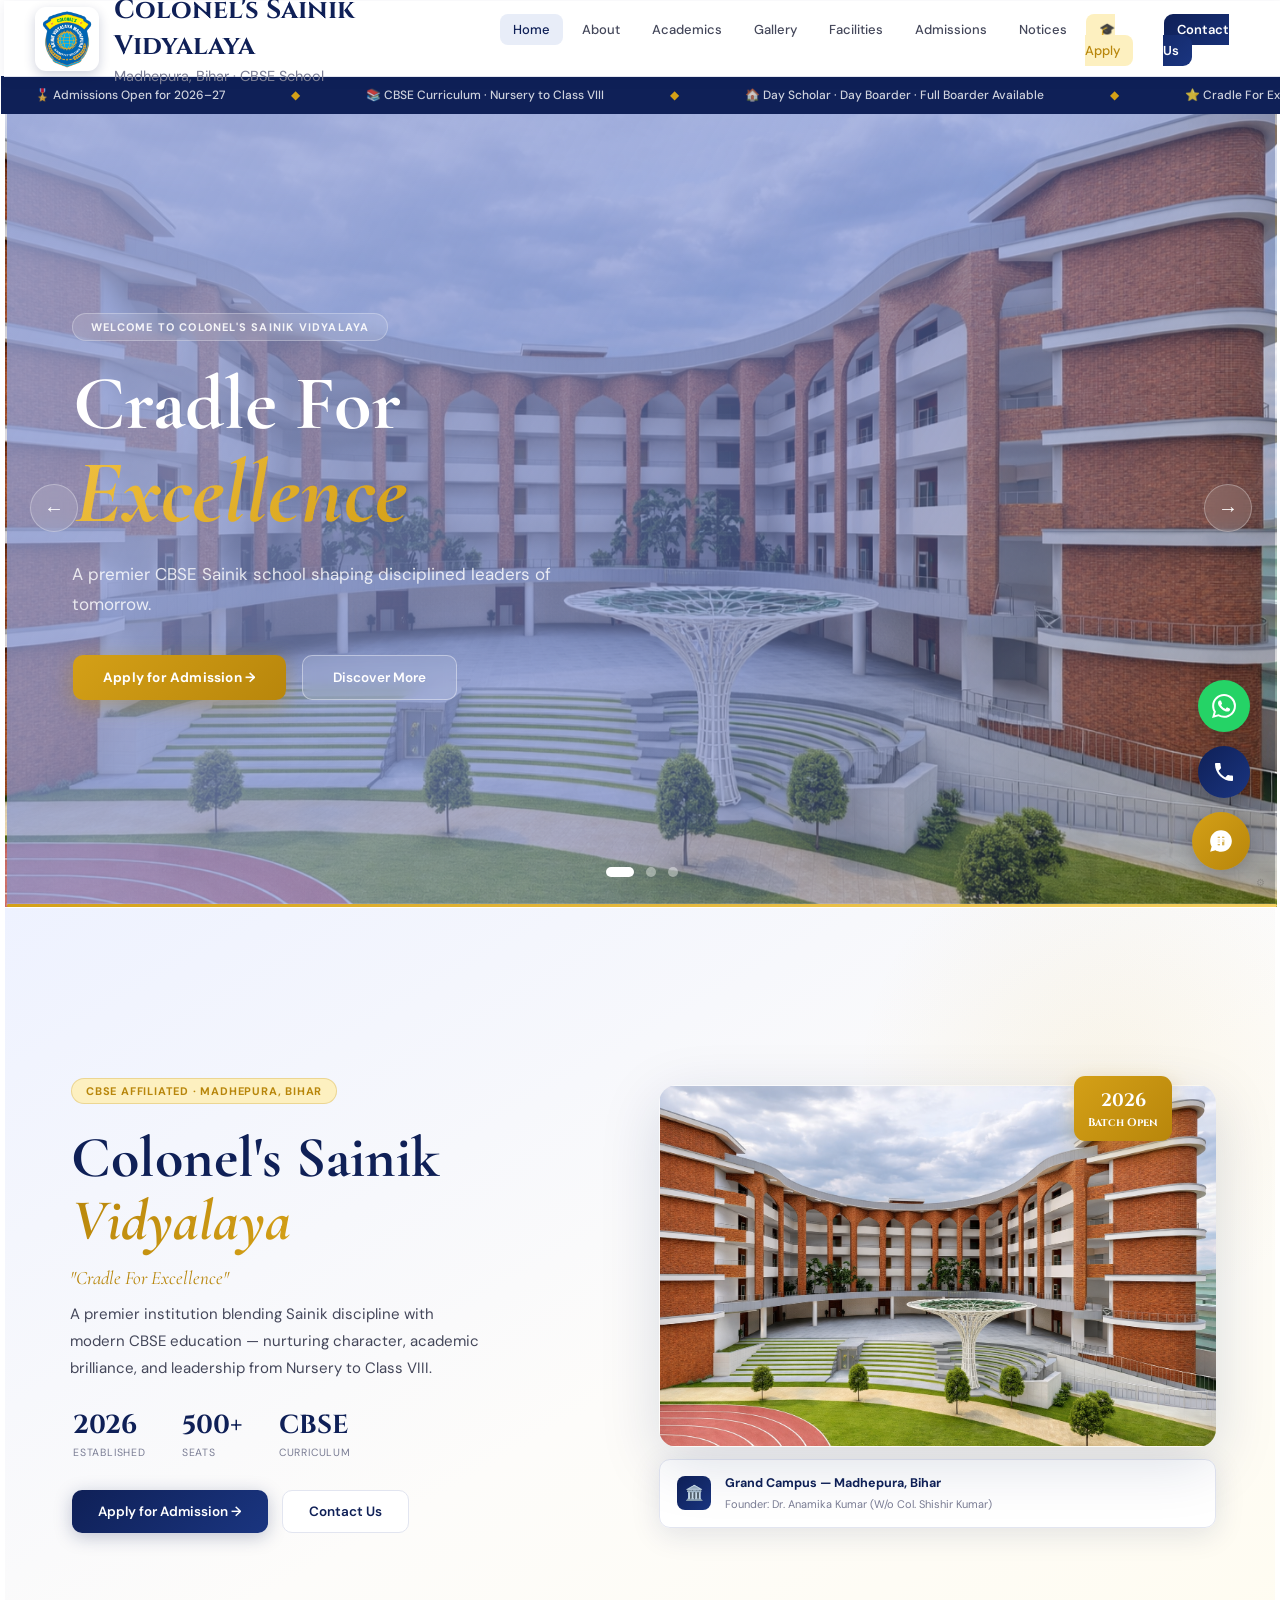
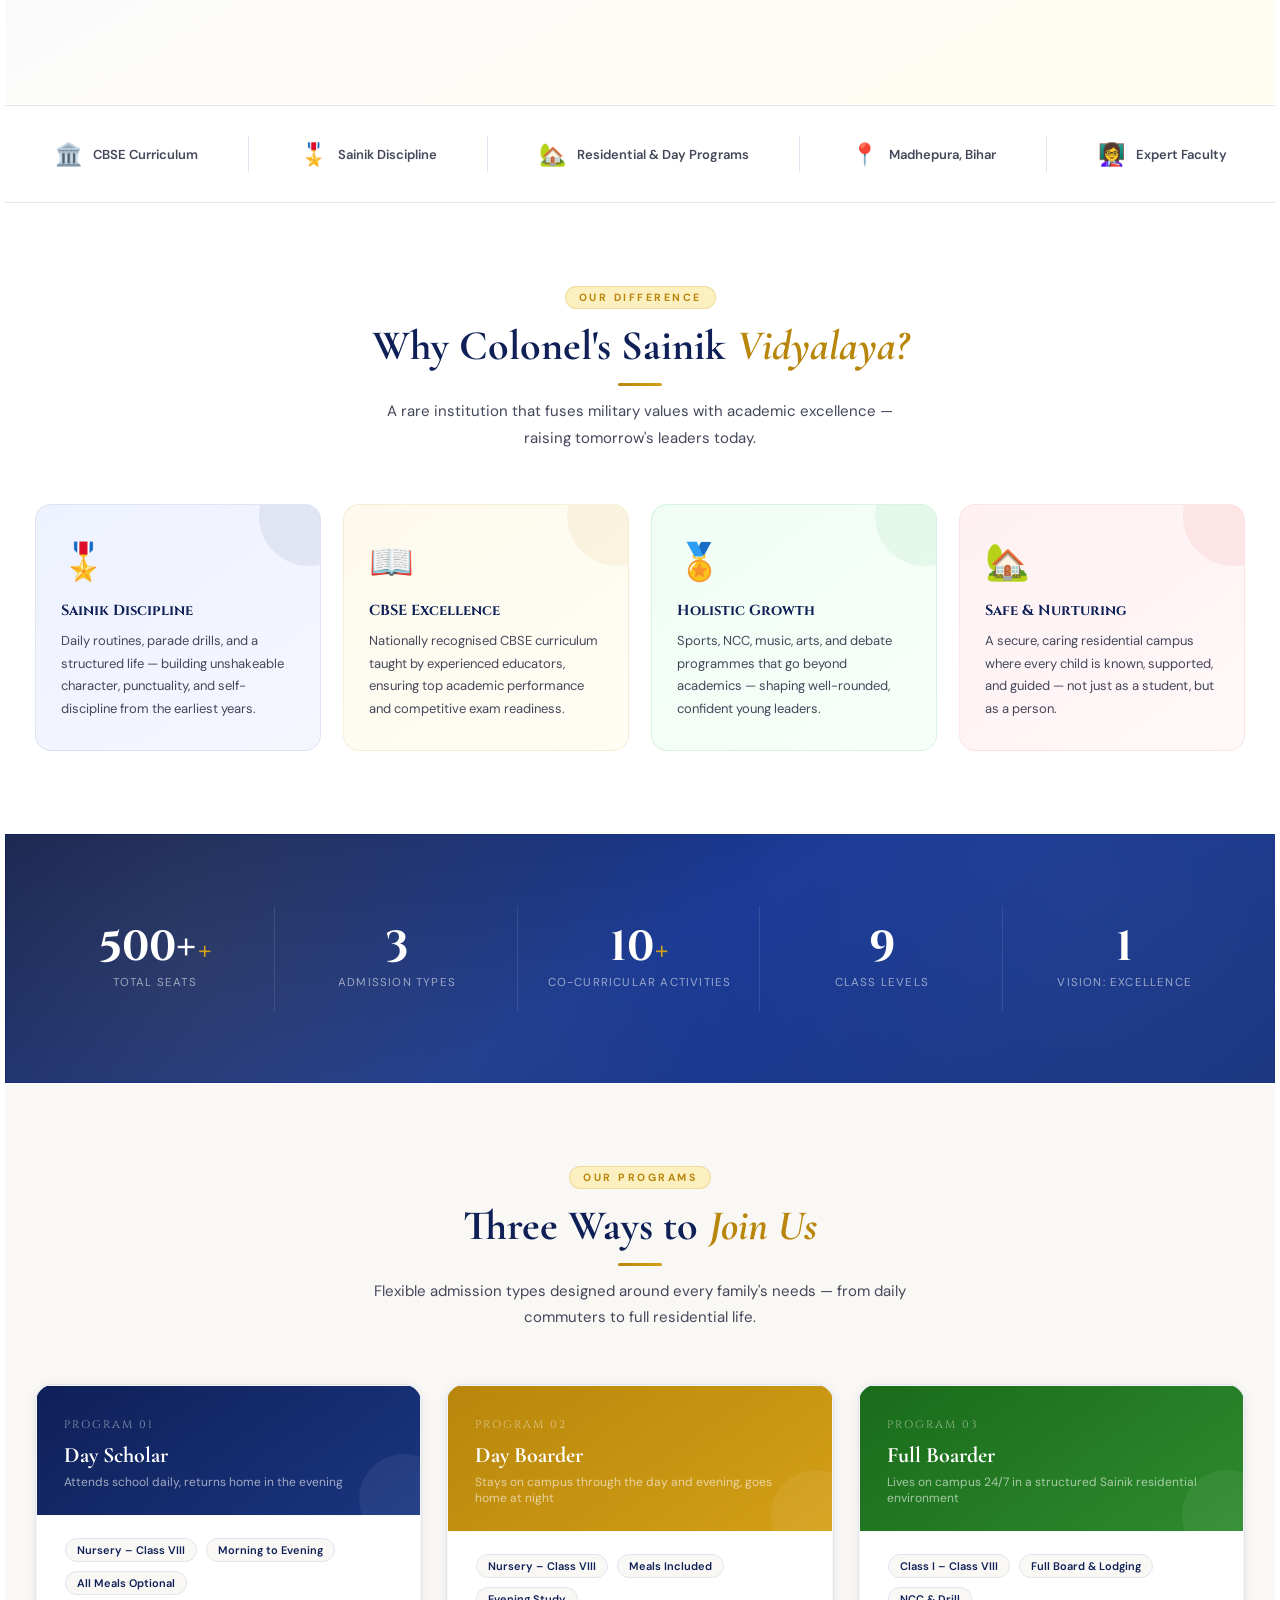
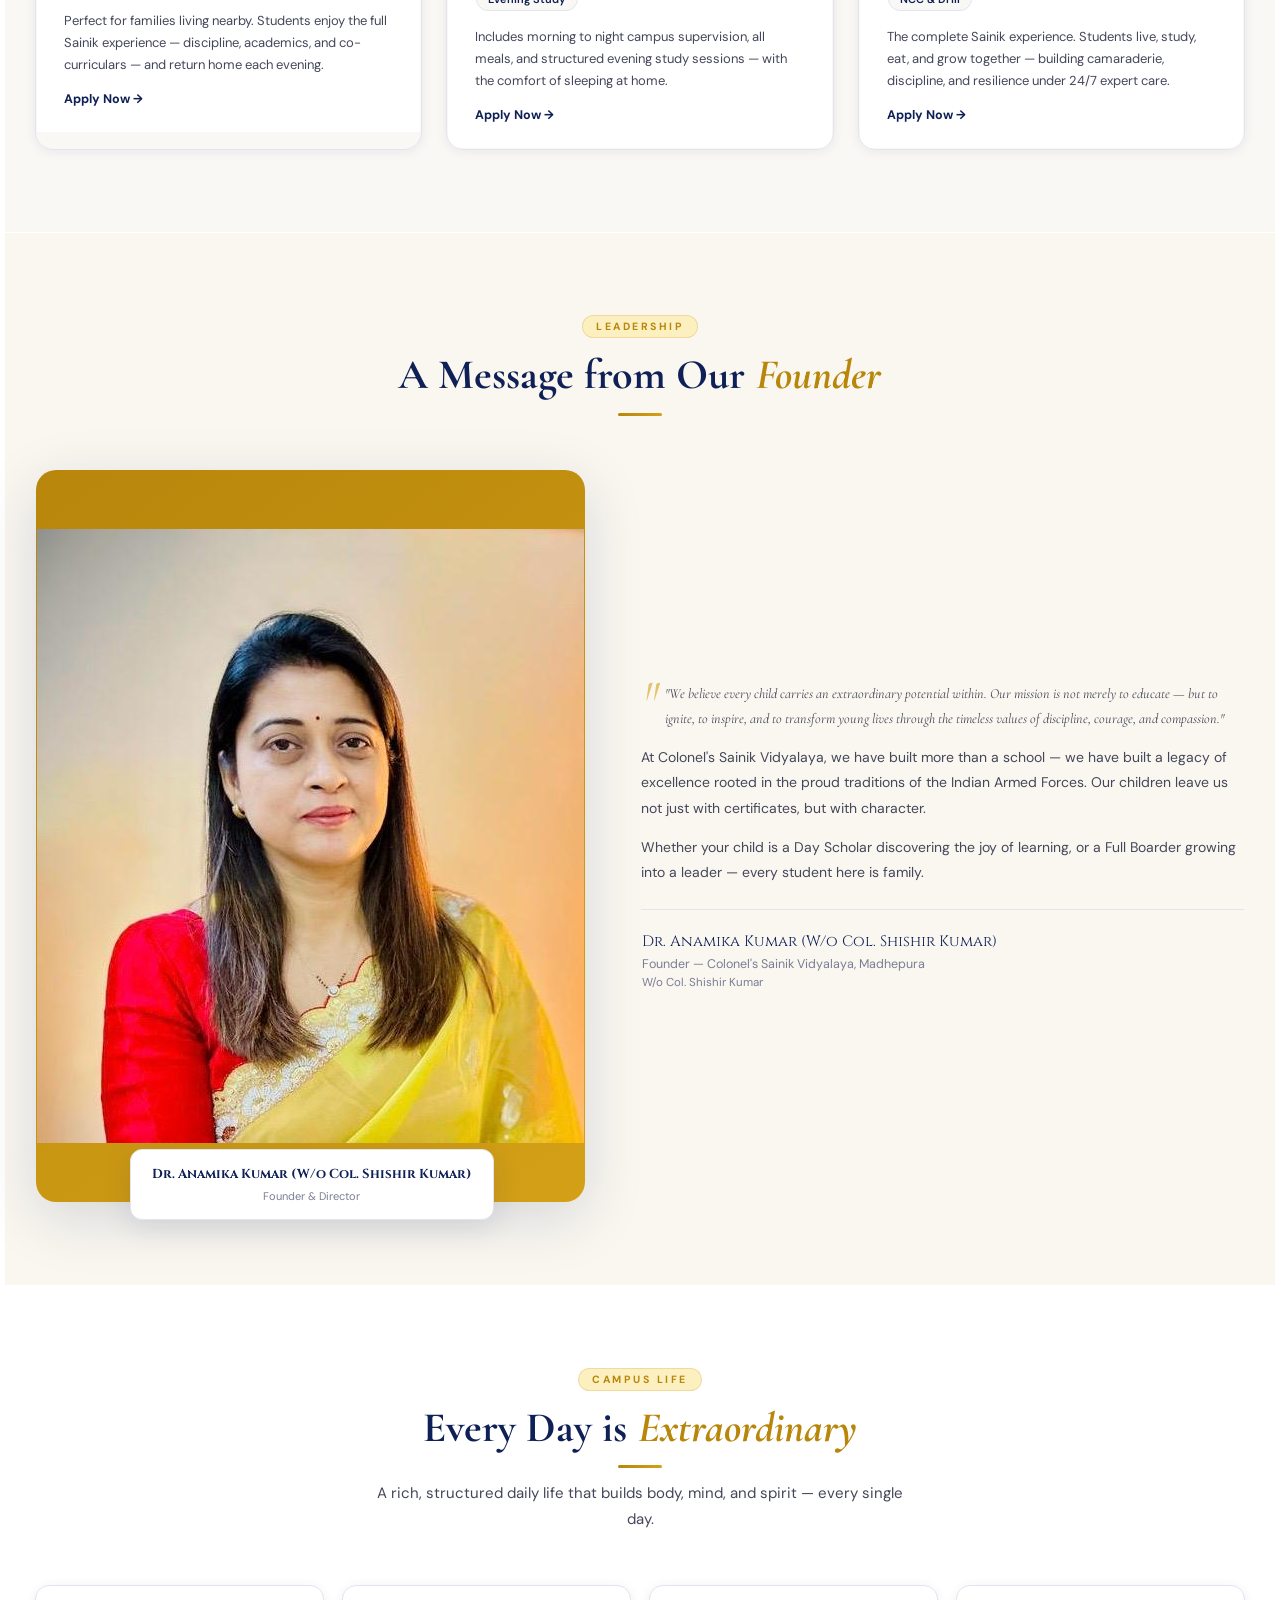
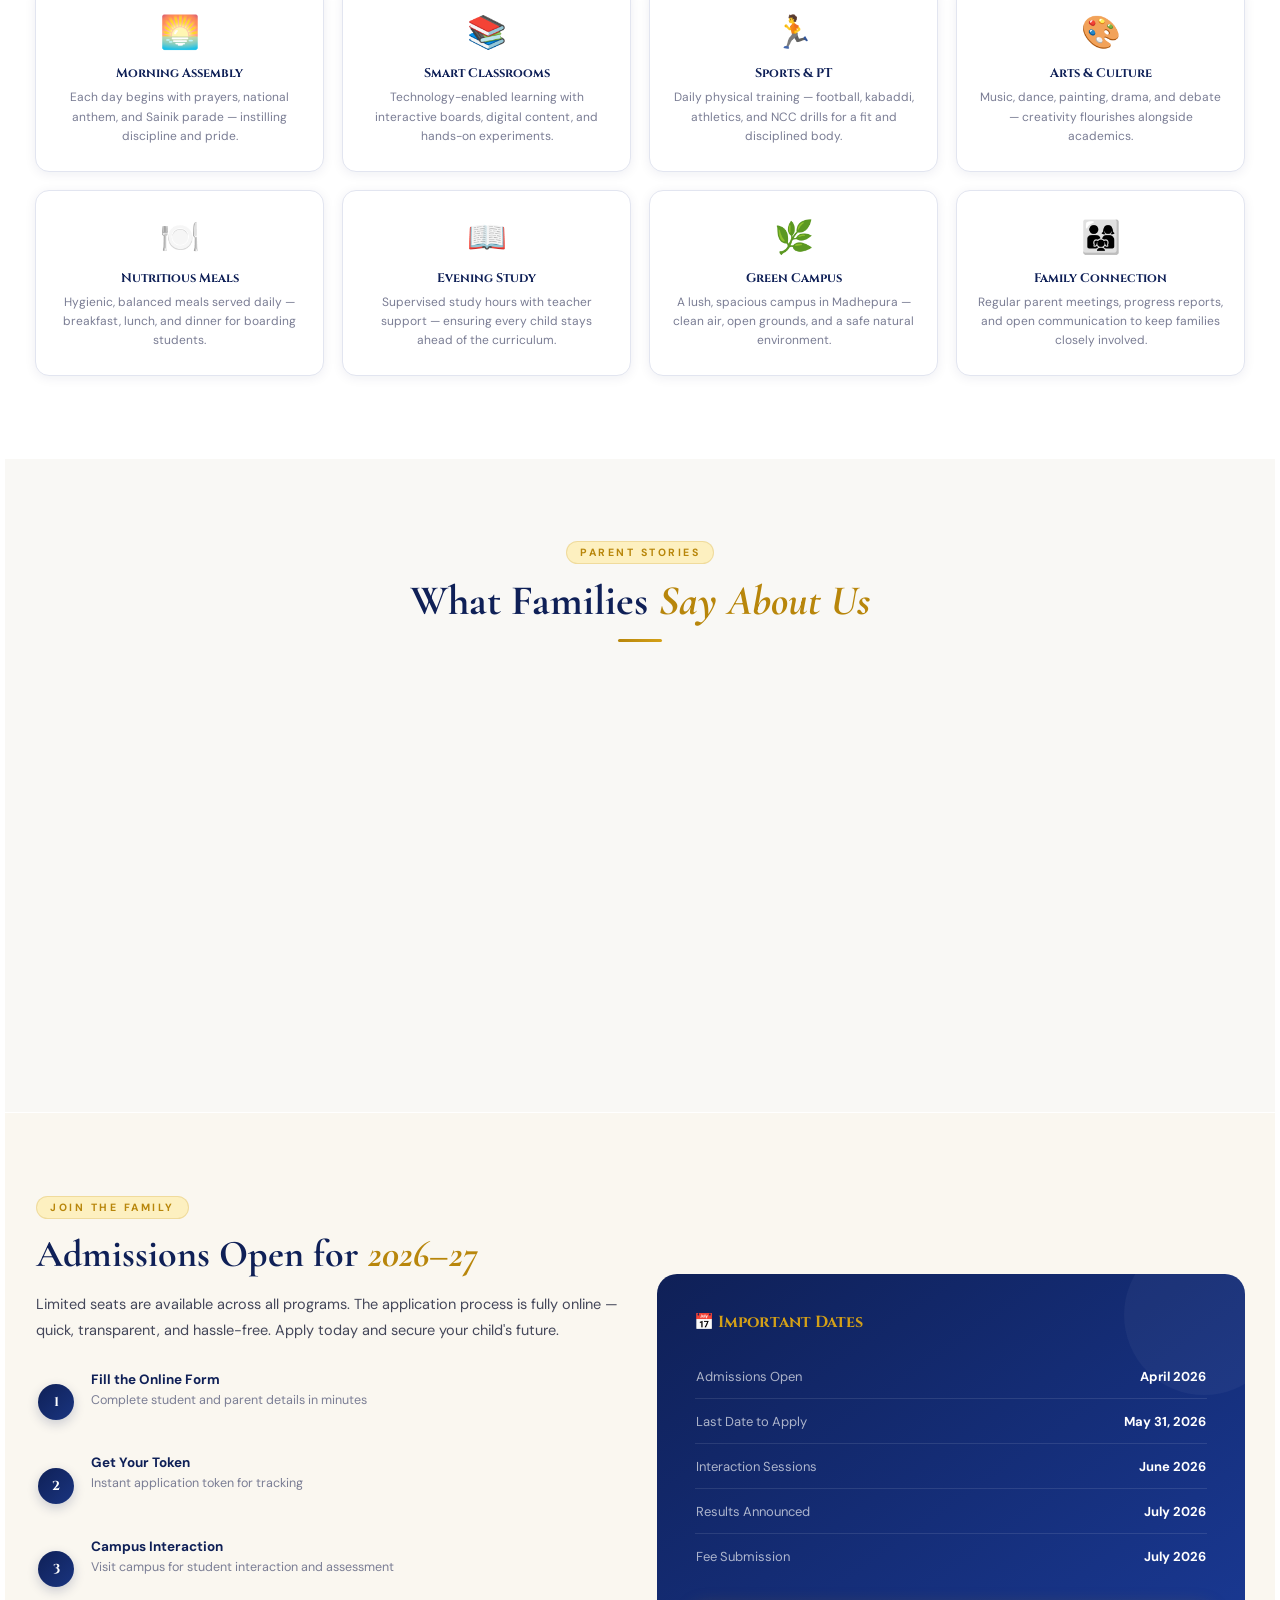
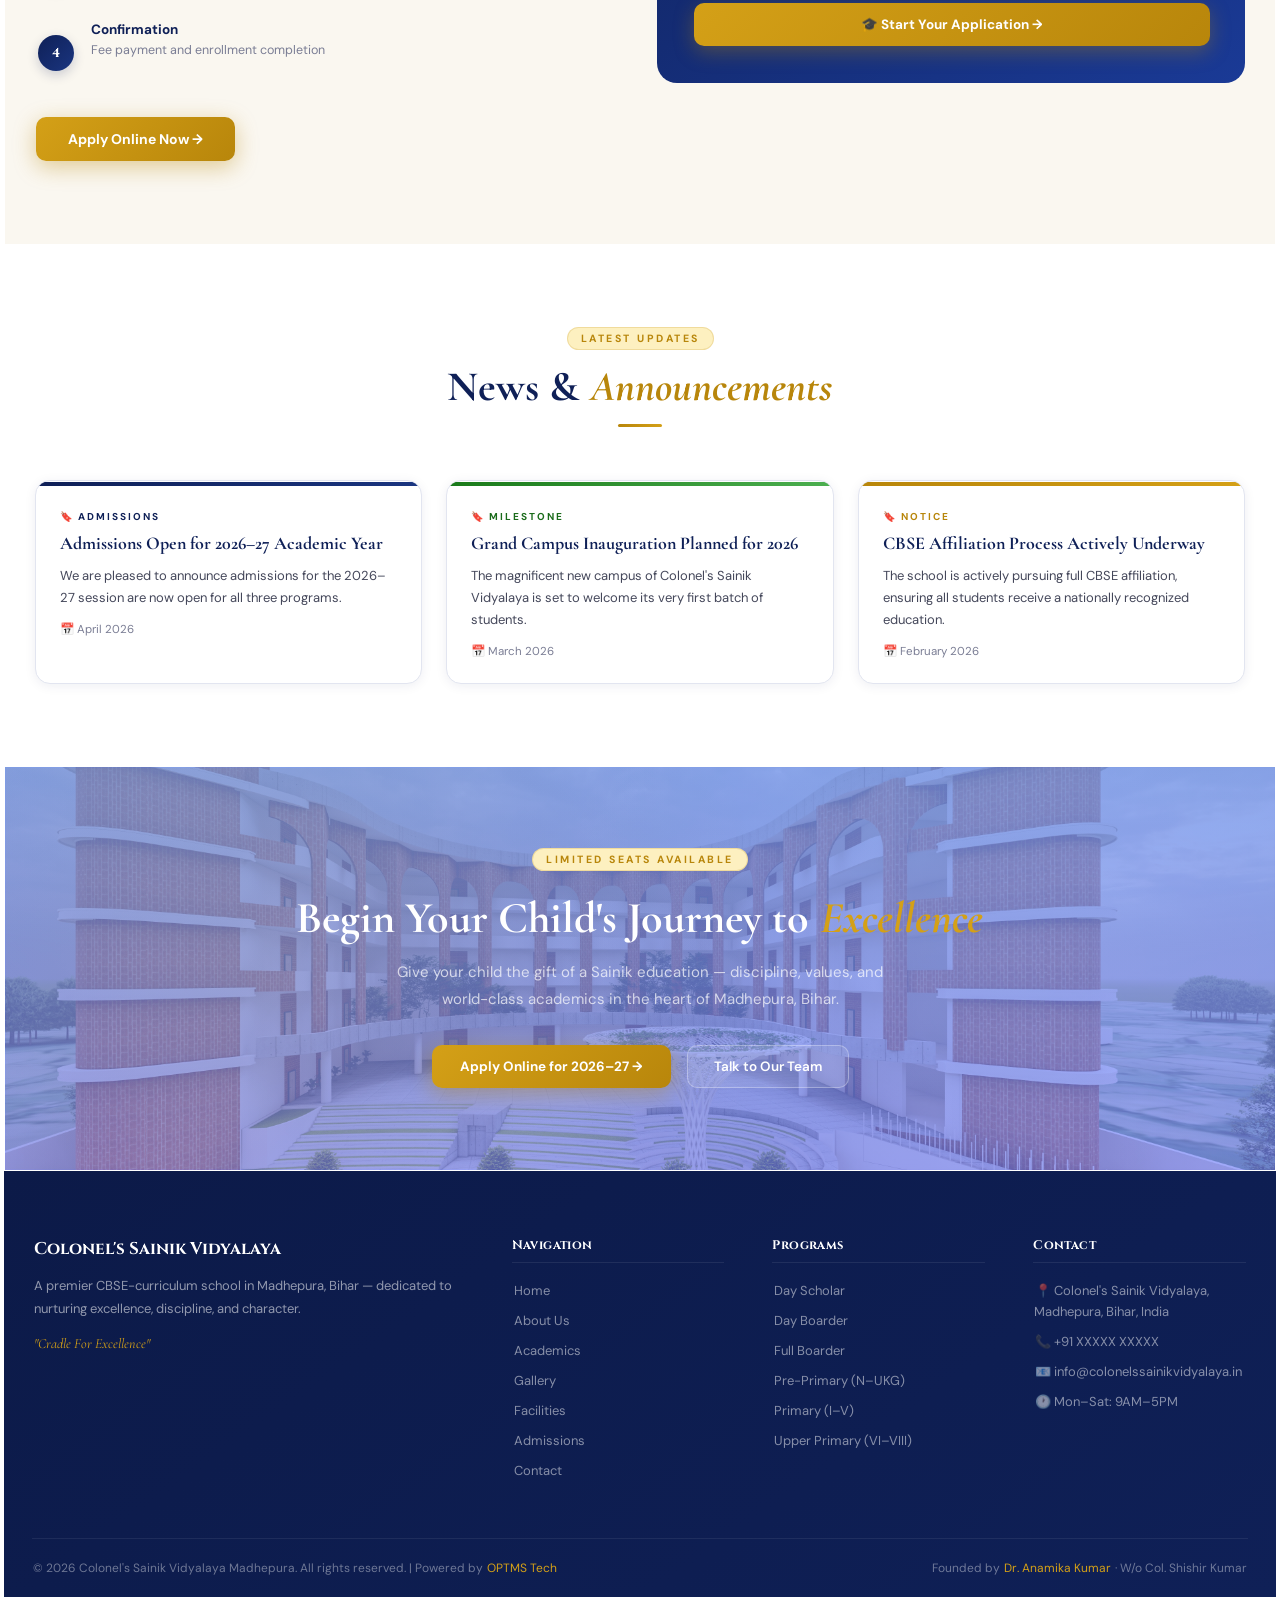
==== commit 5a6ad828: "image restore" ====
--- a/index.html
+++ b/index.html
@@ -643,7 +643,7 @@
             </div>
             <div class="about-intro-img reveal reveal-delay-2">
               <div class="about-img-frame">
-                <img src="assets/images/school_image_1.jpeg" alt="Campus's Photo">
+                <img src="assets/images/school_image.jpeg" alt="Campus's Photo">
               </div>
               <div class="about-img-badge">
                 <strong id="abt-est-badge">2026</strong>
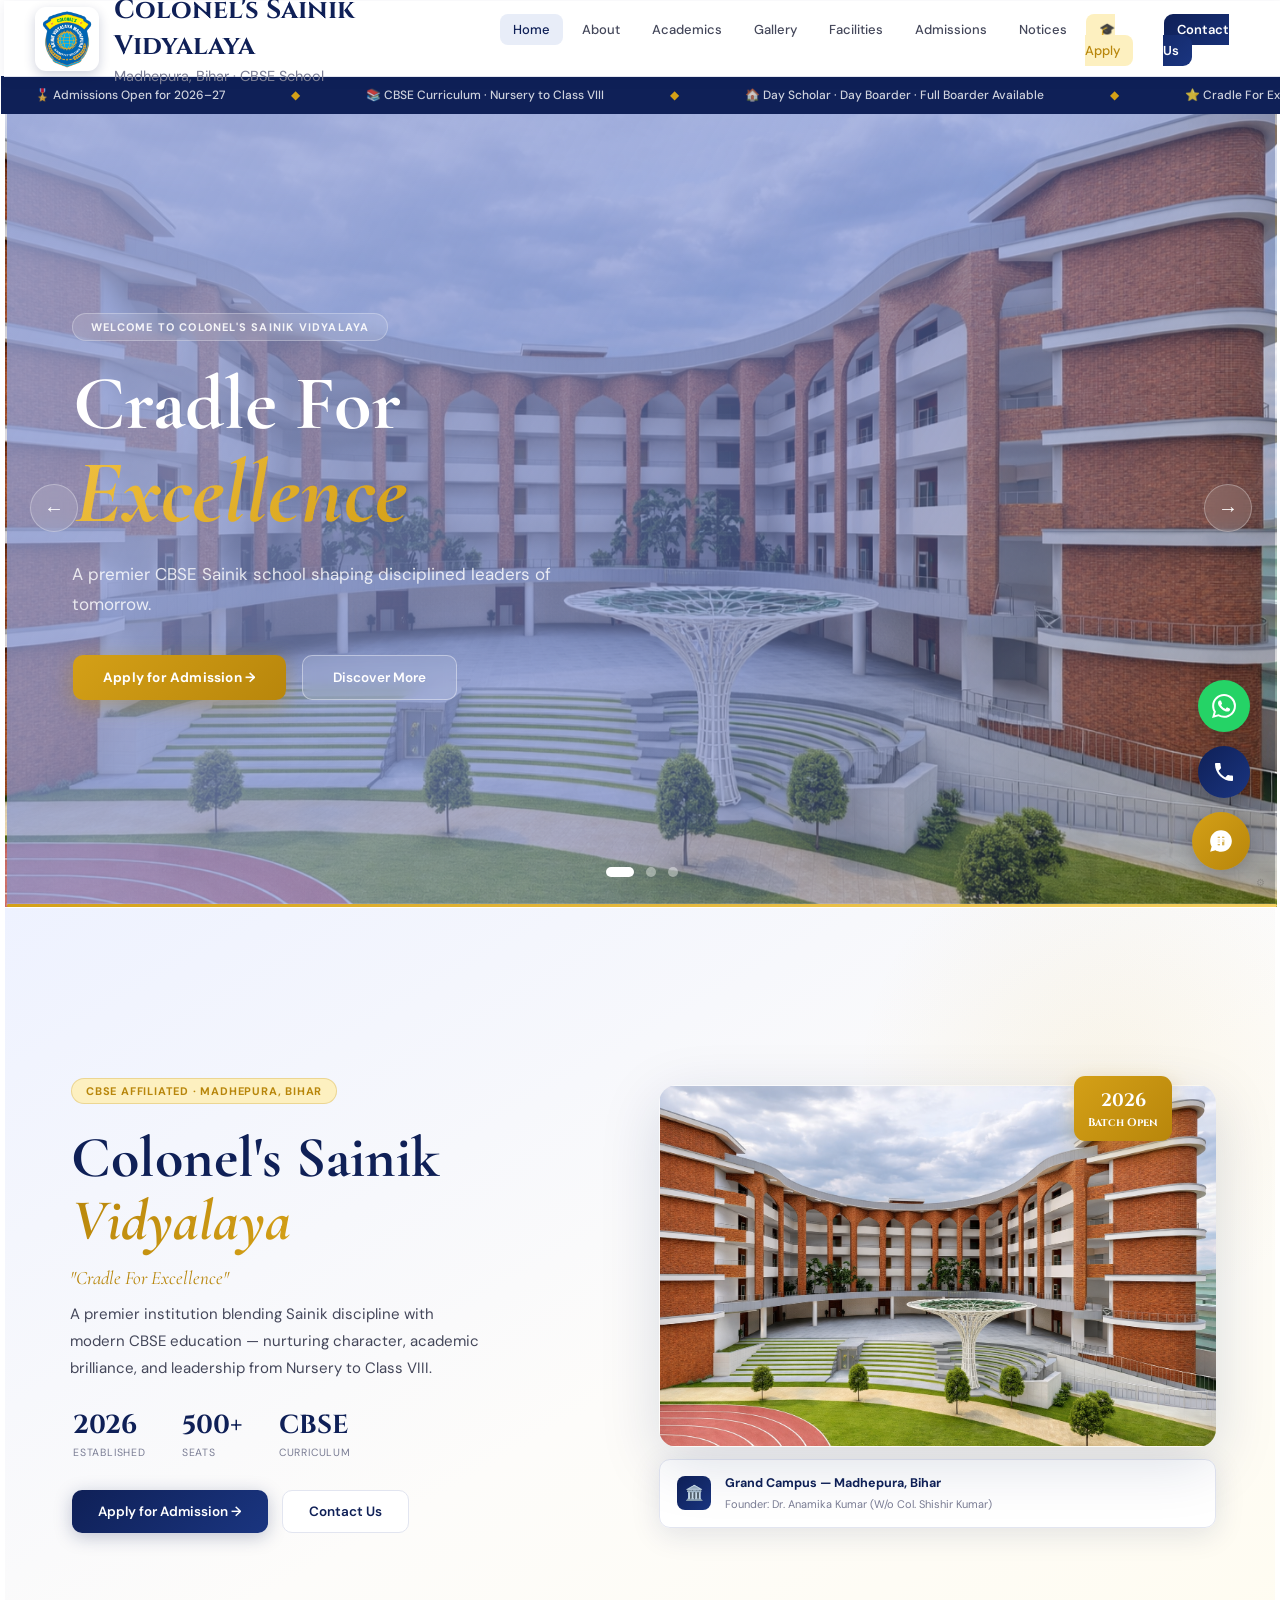
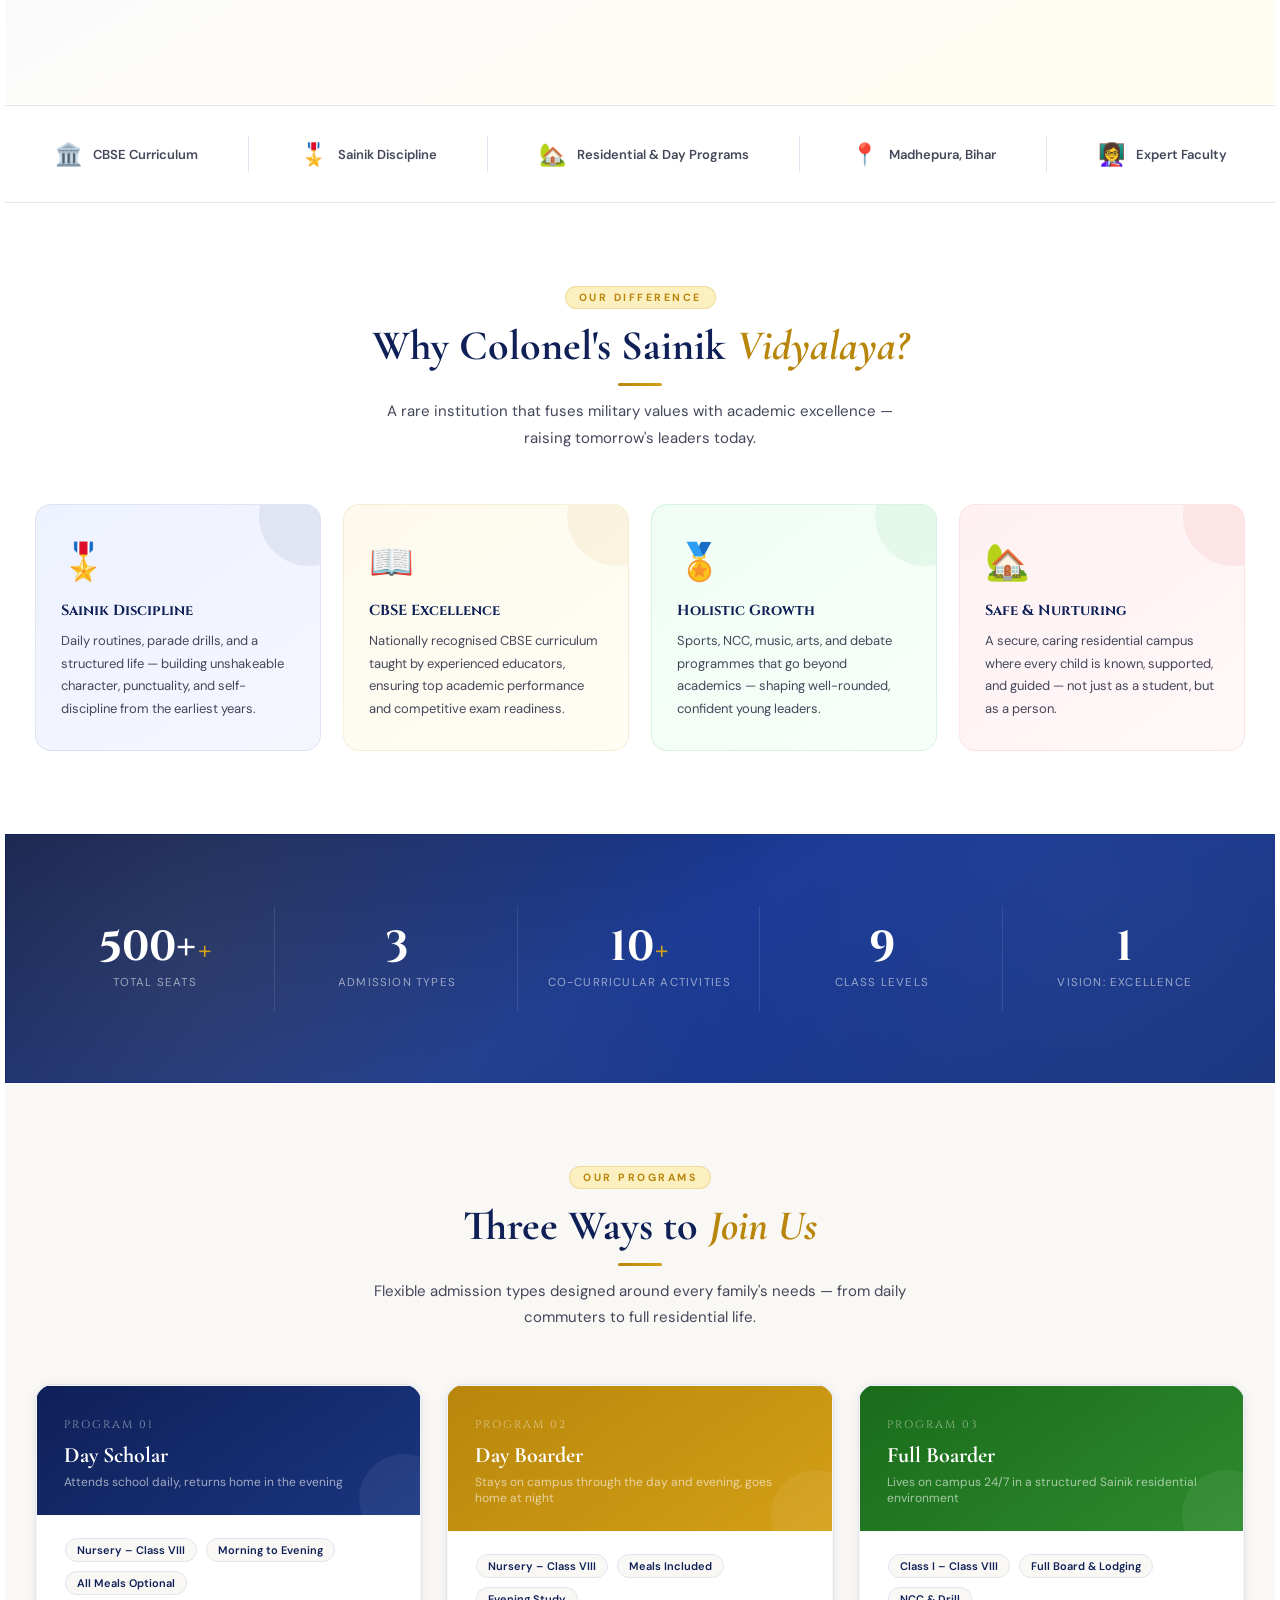
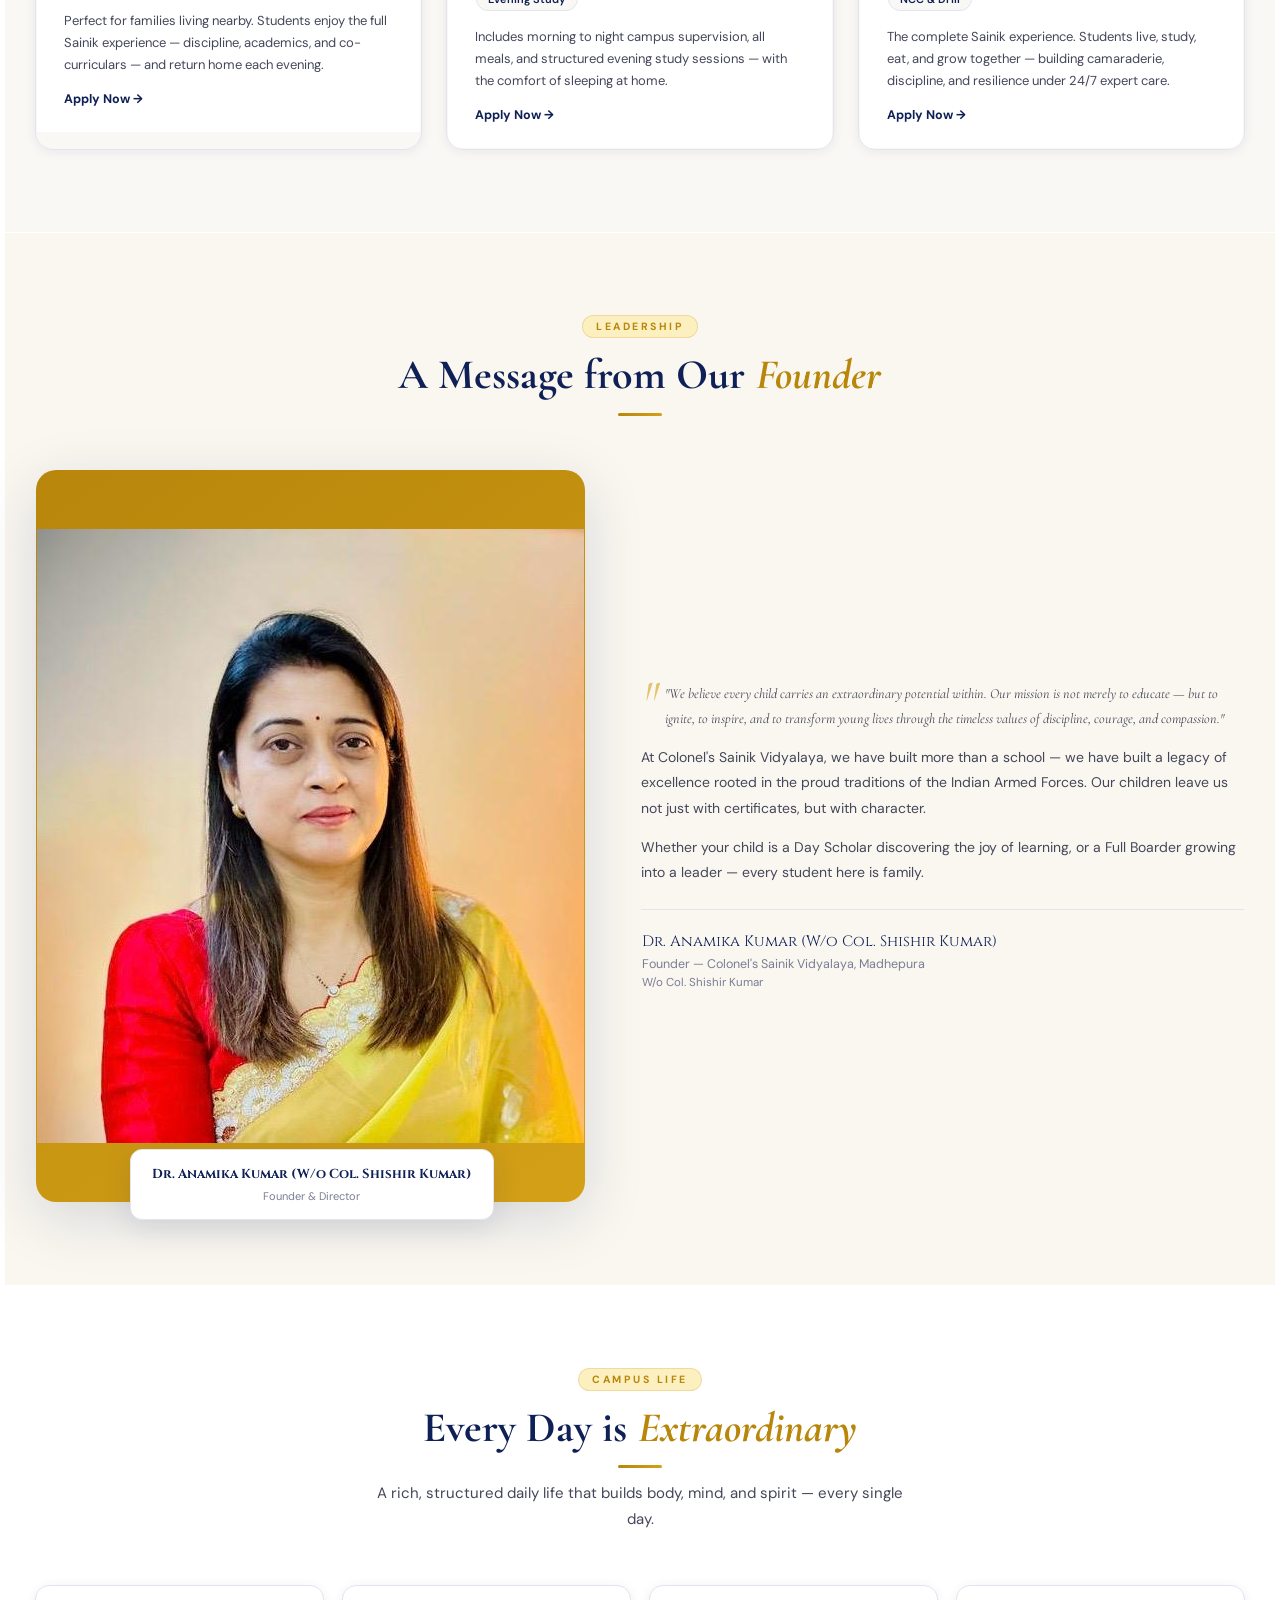
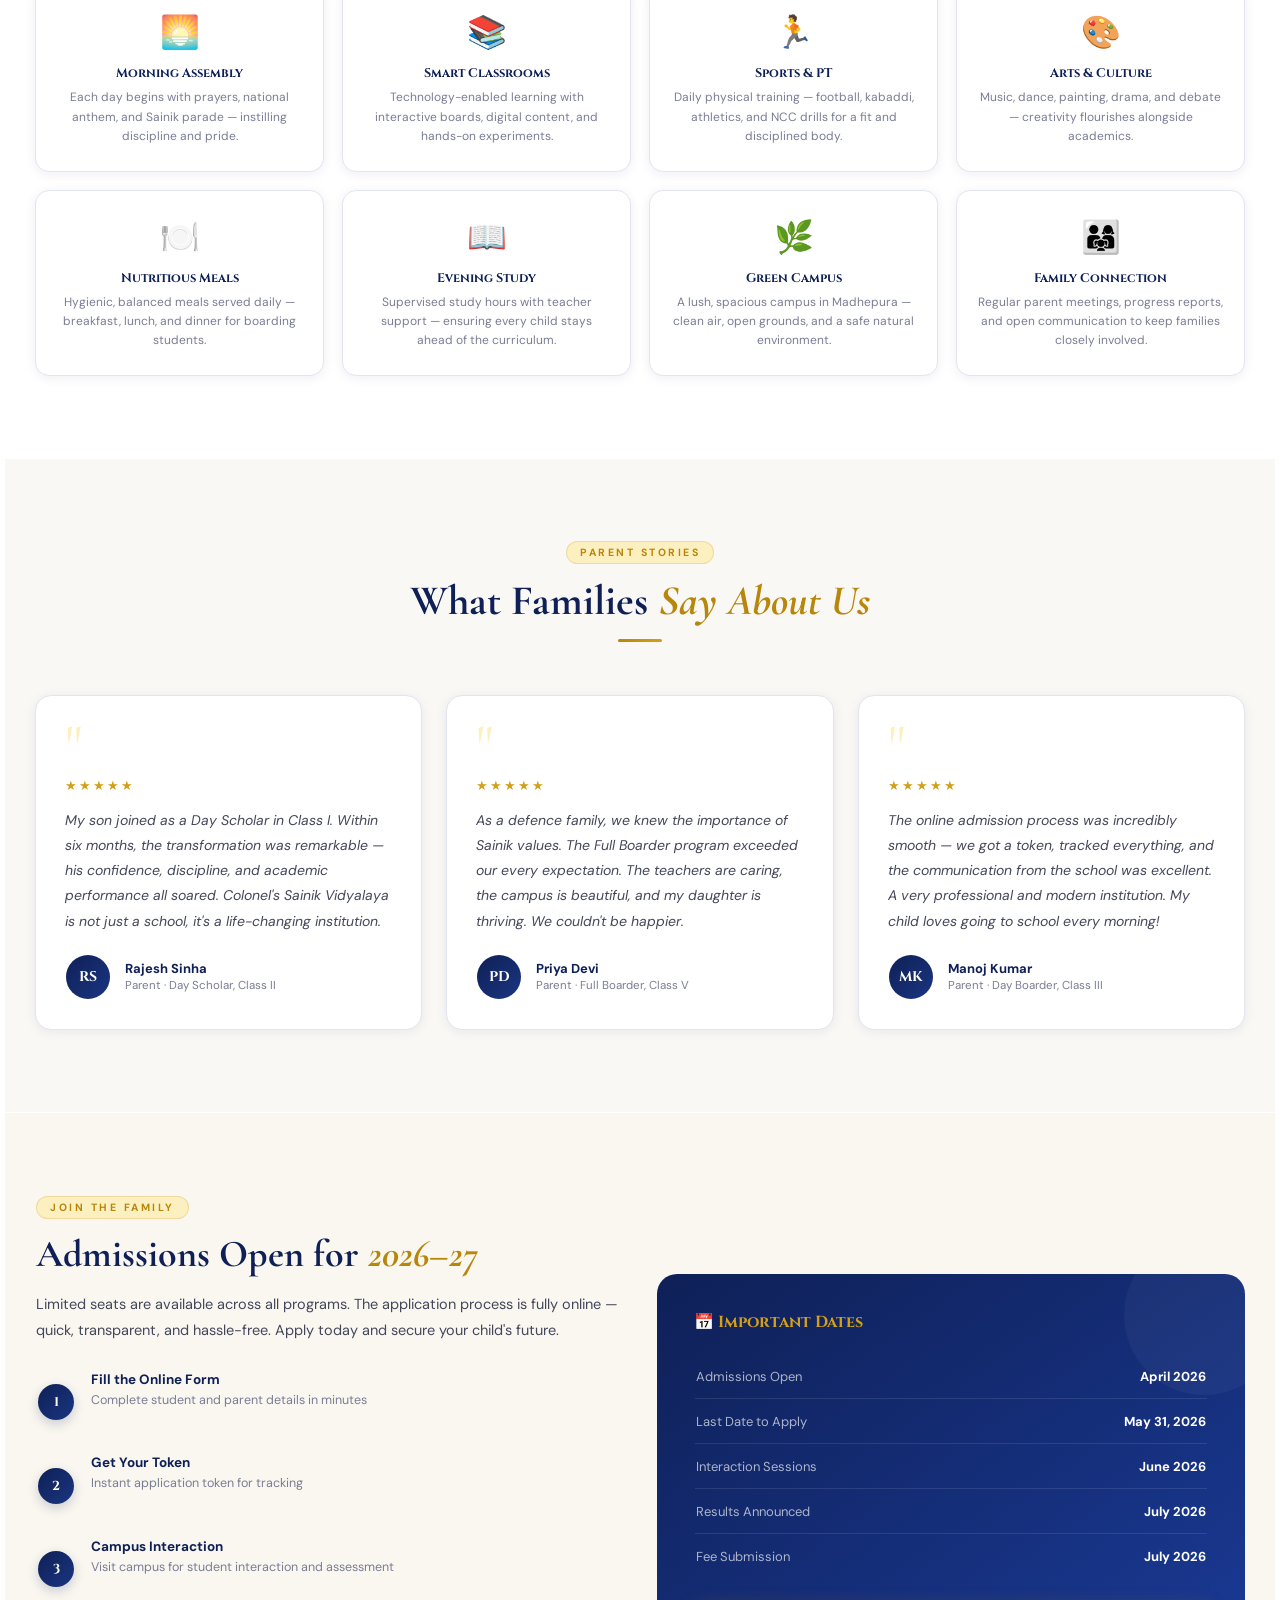
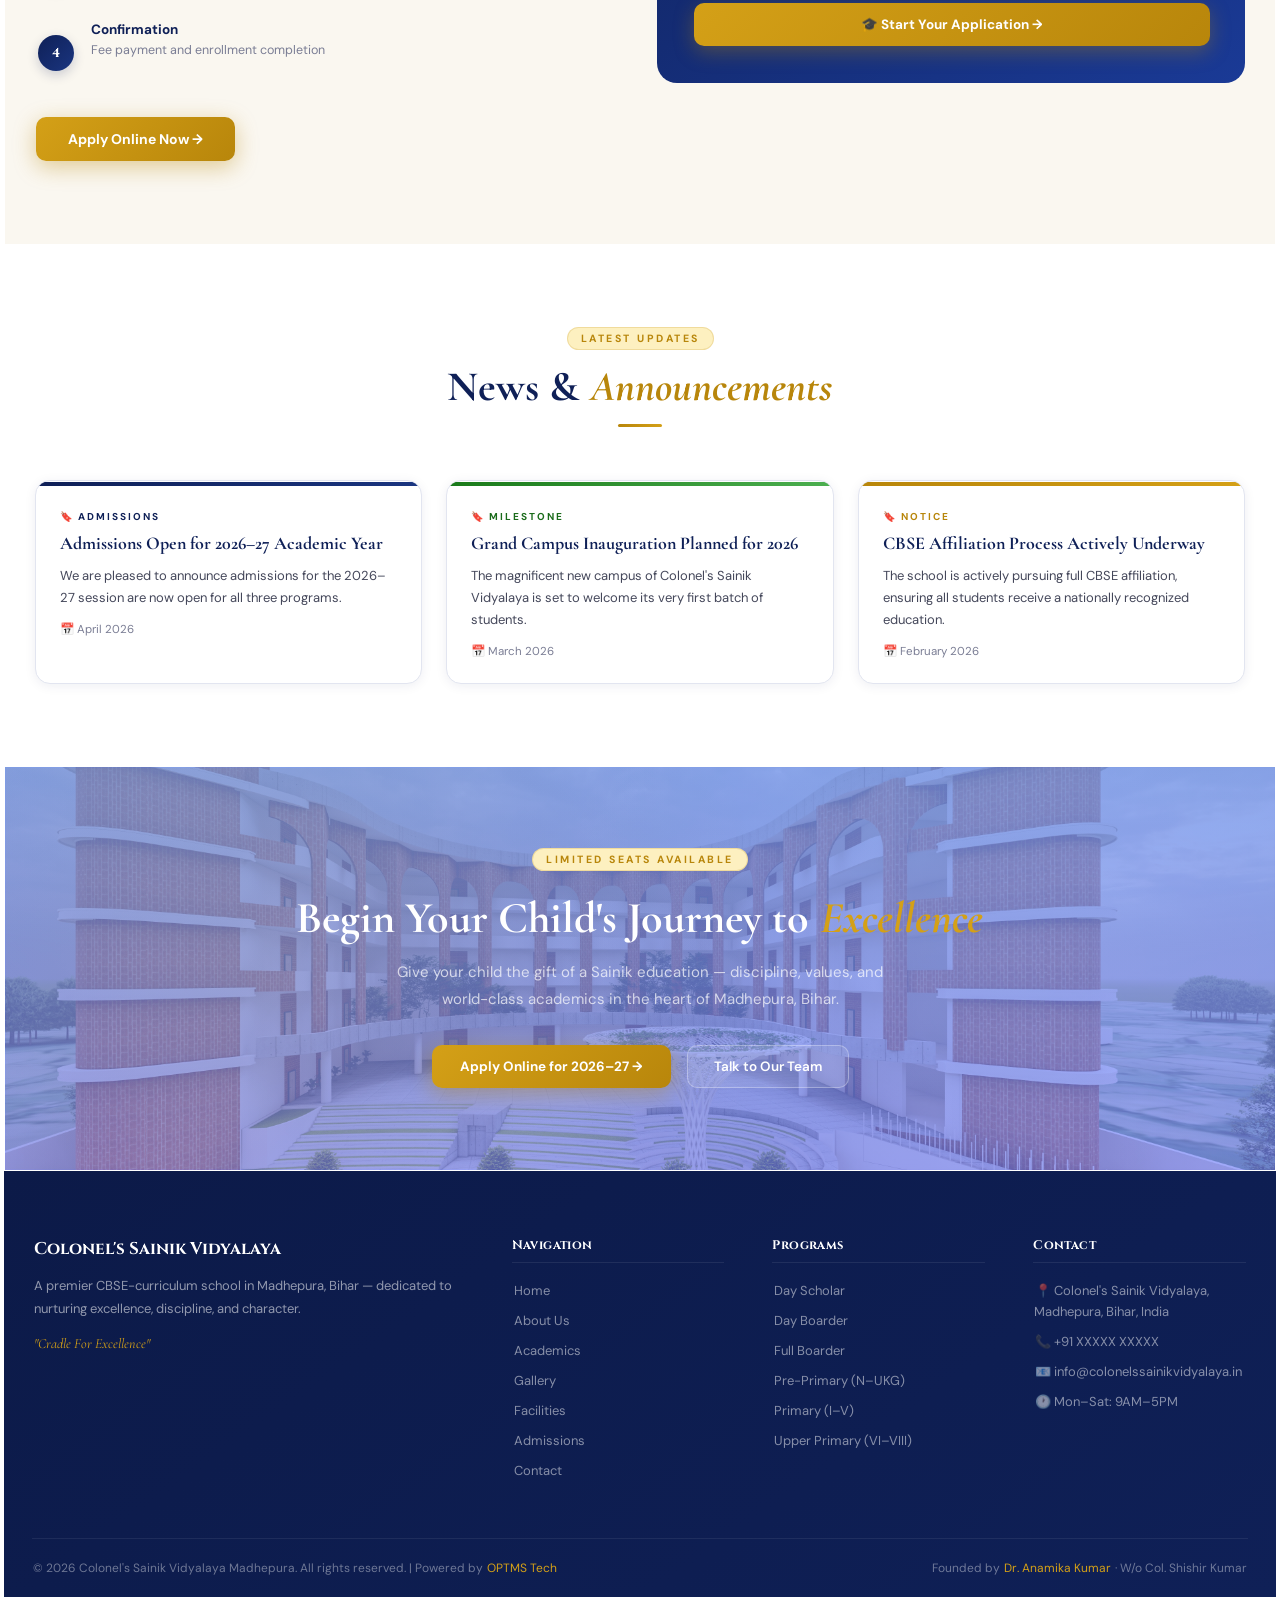
==== commit 70cf7a41: "updated" ====
--- a/index.html
+++ b/index.html
@@ -122,7 +122,8 @@
 
         <div class="hs-slide" data-slide="1">
           <div class="hs-bg" style="background-image:url('/assets/images/school_image.png')"></div>
-          <div class="hs-overlay" style="background:linear-gradient(120deg,rgba(15,32,87,0.88) 0%,rgba(184,134,11,0.45) 100%)"></div>
+          <div class="hs-overlay"
+            style="background:linear-gradient(120deg,rgba(15,32,87,0.88) 0%,rgba(184,134,11,0.45) 100%)"></div>
           <div class="hs-content">
             <span class="hs-pill">Sainik Discipline · CBSE Curriculum</span>
             <h2 class="hs-heading">
@@ -139,7 +140,8 @@
 
         <div class="hs-slide" data-slide="2">
           <div class="hs-bg" style="background-image:url('/assets/images/school_image_1.jpeg')"></div>
-          <div class="hs-overlay" style="background:linear-gradient(120deg,rgba(89, 129, 248, 0.769) 0%,rgba(255, 240, 174, 0.2) 100%)"></div>
+          <div class="hs-overlay"
+            style="background:linear-gradient(120deg,rgba(89, 129, 248, 0.769) 0%,rgba(255, 240, 174, 0.2) 100%)"></div>
           <div class="hs-content">
             <span class="hs-pill">Admissions Open · 2026–27 Session</span>
             <h2 class="hs-heading">
@@ -166,7 +168,9 @@
         </div>
 
         <!-- Progress bar -->
-        <div class="hs-progress"><div class="hs-progress-bar" id="hs-progress-bar"></div></div>
+        <div class="hs-progress">
+          <div class="hs-progress-bar" id="hs-progress-bar"></div>
+        </div>
       </section>
       <!-- ===== END HERO SLIDER ===== -->
 
@@ -875,45 +879,115 @@
 
       <!-- GALLERY HERO BANNER -->
       <div class="gal-hero-banner" id="gal-hero-banner">
-        <!-- Rotating background slides -->
+
+        <!-- Background slides -->
         <div class="gal-hero-slides" id="gal-hero-slides">
-          <div class="gal-hero-slide active" style="background:linear-gradient(135deg,#0f2057 0%,#1a3a96 50%,#b88c0b 100%);">
+          <div class="gal-hero-slide active"
+            style="background:linear-gradient(145deg,#3b1a08 0%,#7a3010 45%,#c45c10 100%);">
             <div class="gal-hero-slide-img" style="background-image:url('/assets/images/school_image.png')"></div>
           </div>
-          <div class="gal-hero-slide" style="background:linear-gradient(135deg,#1a3a96 0%,#0f2057 60%,#2e6b2e 100%);">
+          <div class="gal-hero-slide" style="background:linear-gradient(145deg,#5c2008 0%,#3b1a08 55%,#8a4010 100%);">
             <div class="gal-hero-slide-img" style="background-image:url('/assets/images/school_image_1.jpeg')"></div>
           </div>
-          <div class="gal-hero-slide" style="background:linear-gradient(135deg,#b88c0b 0%,#0f2057 70%,#1a3a96 100%);">
+          <div class="gal-hero-slide" style="background:linear-gradient(145deg,#c45c10 0%,#7a3010 50%,#3b1a08 100%);">
             <div class="gal-hero-slide-img" style="background-image:url('/assets/images/school_image.png')"></div>
           </div>
         </div>
 
-        <!-- Rotating watermark -->
-        <div class="gal-watermark-wrap" id="gal-watermark-wrap">
-          <div class="gal-watermark">
-            <span class="gal-wm-text">Colonel's Sainik Vidyalaya</span>
-            <span class="gal-wm-sep">✦</span>
-            <span class="gal-wm-text">Madhepura, Bihar</span>
-            <span class="gal-wm-sep">✦</span>
-            <span class="gal-wm-text">Cradle For Excellence</span>
-            <span class="gal-wm-sep">✦</span>
-            <span class="gal-wm-text">CBSE School</span>
-            <span class="gal-wm-sep">✦</span>
-            <span class="gal-wm-text">Colonel's Sainik Vidyalaya</span>
-            <span class="gal-wm-sep">✦</span>
-            <span class="gal-wm-text">Madhepura, Bihar</span>
-            <span class="gal-wm-sep">✦</span>
-            <span class="gal-wm-text">Cradle For Excellence</span>
-            <span class="gal-wm-sep">✦</span>
-          </div>
-        </div>
-
-        <!-- Overlay content -->
+        <!-- Saffron glow behind mandala -->
+        <div class="gal-mandala-glow"></div>
+
+        <!-- Rotating mandala corner watermark -->
+        <div class="gal-mandala-wrap" id="gal-mandala-wrap">
+
+          <!-- Outer ring — slow CW -->
+          <svg class="gal-mandala-outer" viewBox="0 0 260 260" fill="none" xmlns="http://www.w3.org/2000/svg">
+            <circle cx="130" cy="130" r="126" stroke="rgba(245,168,32,0.30)" stroke-width="1" />
+            <circle cx="130" cy="130" r="118" stroke="rgba(245,168,32,0.15)" stroke-width="0.6" />
+            <!-- 16 tick marks on outer ring -->
+            <line x1="130" y1="4" x2="130" y2="18" stroke="rgba(245,168,32,0.45)" stroke-width="1.2" />
+            <line x1="130" y1="242" x2="130" y2="256" stroke="rgba(245,168,32,0.45)" stroke-width="1.2" />
+            <line x1="4" y1="130" x2="18" y2="130" stroke="rgba(245,168,32,0.45)" stroke-width="1.2" />
+            <line x1="242" y1="130" x2="256" y2="130" stroke="rgba(245,168,32,0.45)" stroke-width="1.2" />
+            <line x1="39" y1="39" x2="49" y2="49" stroke="rgba(245,168,32,0.35)" stroke-width="1" />
+            <line x1="211" y1="39" x2="221" y2="49" stroke="rgba(245,168,32,0.35)" stroke-width="1" />
+            <line x1="39" y1="221" x2="49" y2="211" stroke="rgba(245,168,32,0.35)" stroke-width="1" />
+            <line x1="211" y1="221" x2="221" y2="211" stroke="rgba(245,168,32,0.35)" stroke-width="1" />
+            <!-- 8 petals on outer -->
+            <ellipse cx="130" cy="22" rx="7" ry="14" fill="rgba(245,168,32,0.22)" transform="rotate(0   130 130)" />
+            <ellipse cx="130" cy="22" rx="7" ry="14" fill="rgba(245,168,32,0.22)" transform="rotate(45  130 130)" />
+            <ellipse cx="130" cy="22" rx="7" ry="14" fill="rgba(245,168,32,0.22)" transform="rotate(90  130 130)" />
+            <ellipse cx="130" cy="22" rx="7" ry="14" fill="rgba(245,168,32,0.22)" transform="rotate(135 130 130)" />
+            <ellipse cx="130" cy="22" rx="7" ry="14" fill="rgba(245,168,32,0.22)" transform="rotate(180 130 130)" />
+            <ellipse cx="130" cy="22" rx="7" ry="14" fill="rgba(245,168,32,0.22)" transform="rotate(225 130 130)" />
+            <ellipse cx="130" cy="22" rx="7" ry="14" fill="rgba(245,168,32,0.22)" transform="rotate(270 130 130)" />
+            <ellipse cx="130" cy="22" rx="7" ry="14" fill="rgba(245,168,32,0.22)" transform="rotate(315 130 130)" />
+          </svg>
+
+          <!-- Mid ring — medium CCW -->
+          <svg class="gal-mandala-mid" viewBox="0 0 200 200" fill="none" xmlns="http://www.w3.org/2000/svg">
+            <circle cx="100" cy="100" r="96" stroke="rgba(245,168,32,0.28)" stroke-width="0.8" />
+            <circle cx="100" cy="100" r="86" stroke="rgba(245,168,32,0.14)" stroke-width="0.5" stroke-dasharray="3 5" />
+            <!-- 12 diamond points -->
+            <polygon points="100,4  106,94  100,100  94,94" fill="rgba(245,168,32,0.32)" />
+            <polygon points="100,196 106,106 100,100 94,106" fill="rgba(245,168,32,0.32)" />
+            <polygon points="4,100  94,106  100,100 94,94" fill="rgba(245,168,32,0.32)" />
+            <polygon points="196,100 106,106 100,100 106,94" fill="rgba(245,168,32,0.32)" />
+            <polygon points="100,4  106,94  100,100 94,94" fill="rgba(245,168,32,0.32)"
+              transform="rotate(30  100 100)" />
+            <polygon points="100,4  106,94  100,100 94,94" fill="rgba(245,168,32,0.32)"
+              transform="rotate(60  100 100)" />
+            <polygon points="100,4  106,94  100,100 94,94" fill="rgba(245,168,32,0.32)"
+              transform="rotate(120 100 100)" />
+            <polygon points="100,4  106,94  100,100 94,94" fill="rgba(245,168,32,0.32)"
+              transform="rotate(150 100 100)" />
+            <polygon points="100,4  106,94  100,100 94,94" fill="rgba(245,168,32,0.32)"
+              transform="rotate(210 100 100)" />
+            <polygon points="100,4  106,94  100,100 94,94" fill="rgba(245,168,32,0.32)"
+              transform="rotate(240 100 100)" />
+            <polygon points="100,4  106,94  100,100 94,94" fill="rgba(245,168,32,0.32)"
+              transform="rotate(300 100 100)" />
+            <polygon points="100,4  106,94  100,100 94,94" fill="rgba(245,168,32,0.32)"
+              transform="rotate(330 100 100)" />
+          </svg>
+
+          <!-- Inner ring — fast CW -->
+          <svg class="gal-mandala-inner" viewBox="0 0 120 120" fill="none" xmlns="http://www.w3.org/2000/svg">
+            <circle cx="60" cy="60" r="56" stroke="rgba(245,168,32,0.40)" stroke-width="1" />
+            <circle cx="60" cy="60" r="44" stroke="rgba(245,168,32,0.22)" stroke-width="0.7" />
+            <circle cx="60" cy="60" r="30" stroke="rgba(245,168,32,0.25)" stroke-width="0.7" />
+            <circle cx="60" cy="60" r="14" stroke="rgba(245,168,32,0.35)" stroke-width="0.8" />
+            <!-- Cross lines -->
+            <line x1="60" y1="4" x2="60" y2="116" stroke="rgba(245,168,32,0.20)" stroke-width="0.5" />
+            <line x1="4" y1="60" x2="116" y2="60" stroke="rgba(245,168,32,0.20)" stroke-width="0.5" />
+            <line x1="17" y1="17" x2="103" y2="103" stroke="rgba(245,168,32,0.16)" stroke-width="0.5" />
+            <line x1="103" y1="17" x2="17" y2="103" stroke="rgba(245,168,32,0.16)" stroke-width="0.5" />
+            <!-- 4 lotus petals -->
+            <ellipse cx="60" cy="32" rx="5" ry="10" fill="rgba(245,168,32,0.38)" />
+            <ellipse cx="60" cy="32" rx="5" ry="10" fill="rgba(245,168,32,0.38)" transform="rotate(90  60 60)" />
+            <ellipse cx="60" cy="32" rx="5" ry="10" fill="rgba(245,168,32,0.38)" transform="rotate(180 60 60)" />
+            <ellipse cx="60" cy="32" rx="5" ry="10" fill="rgba(245,168,32,0.38)" transform="rotate(270 60 60)" />
+            <!-- 4 diagonal petals -->
+            <ellipse cx="60" cy="32" rx="4" ry="8" fill="rgba(245,168,32,0.25)" transform="rotate(45  60 60)" />
+            <ellipse cx="60" cy="32" rx="4" ry="8" fill="rgba(245,168,32,0.25)" transform="rotate(135 60 60)" />
+            <ellipse cx="60" cy="32" rx="4" ry="8" fill="rgba(245,168,32,0.25)" transform="rotate(225 60 60)" />
+            <ellipse cx="60" cy="32" rx="4" ry="8" fill="rgba(245,168,32,0.25)" transform="rotate(315 60 60)" />
+            <!-- Centre dot -->
+            <circle cx="60" cy="60" r="5" fill="rgba(245,168,32,0.60)" />
+            <circle cx="60" cy="60" r="2" fill="rgba(245,168,32,0.90)" />
+          </svg>
+
+        </div><!-- /.gal-mandala-wrap -->
+
+        <!-- Overlay -->
         <div class="gal-hero-overlay"></div>
+
+        <!-- Content -->
         <div class="gal-hero-content">
           <span class="gal-hero-label">Campus Life · Memories · Milestones</span>
           <h1 class="gal-hero-title">Our <em>Gallery</em></h1>
-          <p class="gal-hero-sub">A vivid glimpse into the vibrant life, achievements, and spirit of Colonel's Sainik Vidyalaya.</p>
+          <p class="gal-hero-sub">A vivid glimpse into the vibrant life, achievements, and spirit of Colonel's Sainik
+            Vidyalaya.</p>
         </div>
 
         <!-- Slide dots -->
@@ -957,15 +1031,18 @@
             <button class="gal-filter-btn" data-cat="Events" onclick="filterGallery('Events')">🎉 Events</button>
             <button class="gal-filter-btn" data-cat="Campus" onclick="filterGallery('Campus')">🏛️ Campus</button>
             <button class="gal-filter-btn" data-cat="Meetings" onclick="filterGallery('Meetings')">🤝 Meetings</button>
-            <button class="gal-filter-btn" data-cat="Community" onclick="filterGallery('Community')">👥 Community</button>
+            <button class="gal-filter-btn" data-cat="Community" onclick="filterGallery('Community')">👥
+              Community</button>
             <button class="gal-filter-btn" data-cat="Awards" onclick="filterGallery('Awards')">🏆 Awards</button>
             <button class="gal-filter-btn" data-cat="Sports" onclick="filterGallery('Sports')">⚽ Sports</button>
             <button class="gal-filter-btn" data-cat="Hostel" onclick="filterGallery('Hostel')">🏠 Hostel</button>
             <button class="gal-filter-btn" data-cat="Labs" onclick="filterGallery('Labs')">🔬 Labs</button>
             <button class="gal-filter-btn" data-cat="Arts" onclick="filterGallery('Arts')">🎨 Arts</button>
-            <button class="gal-filter-btn" data-cat="Achievements" onclick="filterGallery('Achievements')">🌟 Achievements</button>
+            <button class="gal-filter-btn" data-cat="Achievements" onclick="filterGallery('Achievements')">🌟
+              Achievements</button>
             <button class="gal-filter-btn" data-cat="Parade" onclick="filterGallery('Parade')">🪖 Parade</button>
-            <button class="gal-filter-btn" data-cat="Classroom" onclick="filterGallery('Classroom')">📚 Classroom</button>
+            <button class="gal-filter-btn" data-cat="Classroom" onclick="filterGallery('Classroom')">📚
+              Classroom</button>
           </div>
         </div>
       </section>
@@ -1454,7 +1531,9 @@
   <!-- ===================== ADMIN VIEW ===================== -->
 
   <!-- Discreet admin access link (bottom of page, no label) -->
-  <a href="admin/index.html" style="position:fixed;bottom:10px;right:14px;font-size:10px;color:rgba(0,0,0,0.15);text-decoration:none;z-index:50;" title="Admin">⚙</a>
+  <a href="admin/index.html"
+    style="position:fixed;bottom:10px;right:14px;font-size:10px;color:rgba(0,0,0,0.15);text-decoration:none;z-index:50;"
+    title="Admin">⚙</a>
 
   <script src="assets/js/main.js"></script>
   <!-- gallery-integration-patch.js removed: gallery DB fetch now built into main.js -->
--- a/assets/css/main.css
+++ b/assets/css/main.css
@@ -1,805 +1,4898 @@
-:root{
-  --navy:#0f2057;--navy-mid:#1a3580;--navy-light:#e8edf8;
-  --gold:#b8860b;--gold-mid:#d4a017;--gold-light:#fdf0c0;
-  --white:#fff;--off:#f9f8f5;--cream:#faf7f0;
-  --text:#1c1c2e;--mid:#44475a;--light:#7a7d94;--border:#e2e5f0;
-  --green:#16a34a;--red:#dc2626;--orange:#ea580c;
-  --s1:0 2px 12px rgba(15,32,87,0.07);
-  --s2:0 6px 30px rgba(15,32,87,0.12);
-  --s3:0 16px 60px rgba(15,32,87,0.15);
-}
-*,*::before,*::after{margin:1px;padding:0;box-sizing:border-box;}
-html{scroll-behavior:smooth;}
-body{font-family:'DM Sans',sans-serif;background:var(--white);color:var(--text);overflow-x:hidden;}
-::-webkit-scrollbar{width:5px;}::-webkit-scrollbar-thumb{background:var(--gold-mid);border-radius:3px;}
+:root {
+  --navy: #0f2057;
+  --navy-mid: #1a3580;
+  --navy-light: #e8edf8;
+  --gold: #b8860b;
+  --gold-mid: #d4a017;
+  --gold-light: #fdf0c0;
+  --white: #fff;
+  --off: #f9f8f5;
+  --cream: #faf7f0;
+  --text: #1c1c2e;
+  --mid: #44475a;
+  --light: #7a7d94;
+  --border: #e2e5f0;
+  --green: #16a34a;
+  --red: #dc2626;
+  --orange: #ea580c;
+  --s1: 0 2px 12px rgba(15, 32, 87, 0.07);
+  --s2: 0 6px 30px rgba(15, 32, 87, 0.12);
+  --s3: 0 16px 60px rgba(15, 32, 87, 0.15);
+}
+
+*,
+*::before,
+*::after {
+  margin: 1px;
+  padding: 0;
+  box-sizing: border-box;
+}
+
+html {
+  scroll-behavior: smooth;
+}
+
+body {
+  font-family: 'DM Sans', sans-serif;
+  background: var(--white);
+  color: var(--text);
+  overflow-x: hidden;
+}
+
+::-webkit-scrollbar {
+  width: 5px;
+}
+
+::-webkit-scrollbar-thumb {
+  background: var(--gold-mid);
+  border-radius: 3px;
+}
 
 /* ====== VIEWS ====== */
-#public-view,#admin-view{display:none;}
-#public-view.active,#admin-view.active{display:block;}
+#public-view,
+#admin-view {
+  display: none;
+}
+
+#public-view.active,
+#admin-view.active {
+  display: block;
+}
 
 /* ====== PUBLIC NAV ====== */
-.p-nav{position:fixed;top:0;width:100%;background:rgba(255,255,255,0.97);backdrop-filter:blur(14px);border-bottom:1px solid var(--border);z-index:900;box-shadow:var(--s1);}
-.p-nav-inner{max-width:1480px;margin:0 auto;display:flex;align-items:center;justify-content:space-between;padding:0 28px;height:75px;}
-.p-brand{display:flex;align-items:center;gap:11px;cursor:pointer;}
-.p-emblem img{width:64px;height:64px;background:linear-gradient(135deg);border-radius:11px;display:flex;align-items:center;justify-content:center;font-family:'Cinzel',serif;font-size:13px;font-weight:700;color:var(--gold-mid);box-shadow:0 4px 12px rgba(15,32,87,0.2);}
-.p-brand-name strong{display:block;font-family:'Cinzel',serif;font-size:26.5px;color:var(--navy);}
-.p-brand-name span{font-size:14.5px;color:var(--light);}
-.p-links{display:flex;gap:2px;list-style:none;}
-.p-links a{padding:7px 13px;border-radius:8px;font-size:13px;font-weight:500;color:var(--mid);cursor:pointer;transition:all .2s;}
-.p-links a:hover,.p-links a.active{color:var(--navy);background:var(--navy-light);}
-.p-links .p-cta{background:linear-gradient(135deg,var(--navy),var(--navy-mid))!important;color:#fff!important;border-radius:9px!important;font-weight:600!important;}
-.admin-toggle-btn{padding:7px 14px;border-radius:8px;background:var(--gold-light);border:1px solid rgba(184,134,11,0.3);color:var(--gold);font-size:12px;font-weight:700;cursor:pointer;transition:all .2s;}
-.admin-toggle-btn:hover{background:var(--gold-mid);color:#fff;}
+.p-nav {
+  position: fixed;
+  top: 0;
+  width: 100%;
+  background: rgba(255, 255, 255, 0.97);
+  backdrop-filter: blur(14px);
+  border-bottom: 1px solid var(--border);
+  z-index: 900;
+  box-shadow: var(--s1);
+}
+
+.p-nav-inner {
+  max-width: 1480px;
+  margin: 0 auto;
+  display: flex;
+  align-items: center;
+  justify-content: space-between;
+  padding: 0 28px;
+  height: 75px;
+}
+
+.p-brand {
+  display: flex;
+  align-items: center;
+  gap: 11px;
+  cursor: pointer;
+}
+
+.p-emblem img {
+  width: 64px;
+  height: 64px;
+  background: linear-gradient(135deg);
+  border-radius: 11px;
+  display: flex;
+  align-items: center;
+  justify-content: center;
+  font-family: 'Cinzel', serif;
+  font-size: 13px;
+  font-weight: 700;
+  color: var(--gold-mid);
+  box-shadow: 0 4px 12px rgba(15, 32, 87, 0.2);
+}
+
+.p-brand-name strong {
+  display: block;
+  font-family: 'Cinzel', serif;
+  font-size: 26.5px;
+  color: var(--navy);
+}
+
+.p-brand-name span {
+  font-size: 14.5px;
+  color: var(--light);
+}
+
+.p-links {
+  display: flex;
+  gap: 2px;
+  list-style: none;
+}
+
+.p-links a {
+  padding: 7px 13px;
+  border-radius: 8px;
+  font-size: 13px;
+  font-weight: 500;
+  color: var(--mid);
+  cursor: pointer;
+  transition: all .2s;
+}
+
+.p-links a:hover,
+.p-links a.active {
+  color: var(--navy);
+  background: var(--navy-light);
+}
+
+.p-links .p-cta {
+  background: linear-gradient(135deg, var(--navy), var(--navy-mid)) !important;
+  color: #fff !important;
+  border-radius: 9px !important;
+  font-weight: 600 !important;
+}
+
+.admin-toggle-btn {
+  padding: 7px 14px;
+  border-radius: 8px;
+  background: var(--gold-light);
+  border: 1px solid rgba(184, 134, 11, 0.3);
+  color: var(--gold);
+  font-size: 12px;
+  font-weight: 700;
+  cursor: pointer;
+  transition: all .2s;
+}
+
+.admin-toggle-btn:hover {
+  background: var(--gold-mid);
+  color: #fff;
+}
 
 /* ====== MOBILE NAV ====== */
-.mob-menu-btn{display:none;flex-direction:column;gap:5px;cursor:pointer;padding:6px;border-radius:8px;border:none;background:transparent;transition:background .2s;}
-.mob-menu-btn:hover{background:var(--navy-light);}
-.mob-menu-btn span{display:block;width:22px;height:2px;background:var(--navy);border-radius:2px;transition:all .35s cubic-bezier(.23,1,.32,1);}
-.mob-menu-btn.open span:nth-child(1){transform:translateY(7px) rotate(45deg);}
-.mob-menu-btn.open span:nth-child(2){opacity:0;transform:scaleX(0);}
-.mob-menu-btn.open span:nth-child(3){transform:translateY(-7px) rotate(-45deg);}
-.mob-nav-drawer{display:none;position:fixed;top:68px;left:0;right:0;background:rgba(255,255,255,0.98);backdrop-filter:blur(20px);z-index:899;border-bottom:2px solid var(--border);box-shadow:0 12px 40px rgba(15,32,87,0.12);padding:16px 20px 20px;transform:translateY(-8px);opacity:0;transition:all .3s cubic-bezier(.23,1,.32,1);}
-.mob-nav-drawer.open{transform:translateY(0);opacity:1;}
-.mob-nav-links{list-style:none;display:flex;flex-direction:column;gap:4px;}
-.mob-nav-links a{display:flex;align-items:center;gap:10px;padding:12px 14px;border-radius:10px;font-size:14px;font-weight:500;color:var(--mid);cursor:pointer;transition:all .2s;}
-.mob-nav-links a:hover,.mob-nav-links a.active{color:var(--navy);background:var(--navy-light);}
-.mob-nav-links .mob-cta{background:linear-gradient(135deg,var(--navy),var(--navy-mid))!important;color:#fff!important;font-weight:700!important;margin-top:4px;}
-.mob-nav-divider{height:1px;background:var(--border);margin:8px 0;}
-.mob-nav-admin{display:flex;align-items:center;gap:9px;padding:11px 14px;border-radius:10px;background:var(--gold-light);border:1px solid rgba(184,134,11,0.25);color:var(--gold);font-size:13px;font-weight:700;cursor:pointer;transition:all .2s;}
-.mob-nav-admin:hover{background:var(--gold-mid);color:#fff;}
-@media(max-width:900px){
-  .p-links{display:none;}
-  .admin-toggle-btn{display:none;}
-  .mob-menu-btn{display:flex;}
-  .mob-nav-drawer{display:block;}
-  .hero{grid-template-columns:1fr;min-height:auto;}
-  .hero-r{display:none;}
-  .hero-l{padding:40px 24px 48px;}
-  .hero-h1{font-size:42px;}
-  .prog-grid,.levels-g,.fac-g,.adm-g{grid-template-columns:1fr 1fr;}
-  .gallery-grid{grid-template-columns:repeat(2,1fr);}
-  .cocu-grid{grid-template-columns:repeat(2,1fr);}
-  .news-grid{grid-template-columns:1fr;}
-  .adm-2col{grid-template-columns:1fr;}
-  .ct-2col{grid-template-columns:1fr;}
-  .hero-stats{gap:20px;}
-}
-@media(max-width:540px){
-  .prog-grid,.levels-g,.fac-g,.adm-g{grid-template-columns:1fr;}
-  .gallery-grid{grid-template-columns:1fr 1fr;}
-  .p-nav-inner{padding:0 16px;}
-  .hero-l{padding:32px 16px 40px;}
-  .hero-h1{font-size:34px;}
-  .sec{padding:56px 16px;}
-  .cta-band h2{font-size:32px;}
-  .sec-title{font-size:32px;}
+.mob-menu-btn {
+  display: none;
+  flex-direction: column;
+  gap: 5px;
+  cursor: pointer;
+  padding: 6px;
+  border-radius: 8px;
+  border: none;
+  background: transparent;
+  transition: background .2s;
+}
+
+.mob-menu-btn:hover {
+  background: var(--navy-light);
+}
+
+.mob-menu-btn span {
+  display: block;
+  width: 22px;
+  height: 2px;
+  background: var(--navy);
+  border-radius: 2px;
+  transition: all .35s cubic-bezier(.23, 1, .32, 1);
+}
+
+.mob-menu-btn.open span:nth-child(1) {
+  transform: translateY(7px) rotate(45deg);
+}
+
+.mob-menu-btn.open span:nth-child(2) {
+  opacity: 0;
+  transform: scaleX(0);
+}
+
+.mob-menu-btn.open span:nth-child(3) {
+  transform: translateY(-7px) rotate(-45deg);
+}
+
+.mob-nav-drawer {
+  display: none;
+  position: fixed;
+  top: 68px;
+  left: 0;
+  right: 0;
+  background: rgba(255, 255, 255, 0.98);
+  backdrop-filter: blur(20px);
+  z-index: 899;
+  border-bottom: 2px solid var(--border);
+  box-shadow: 0 12px 40px rgba(15, 32, 87, 0.12);
+  padding: 16px 20px 20px;
+  transform: translateY(-8px);
+  opacity: 0;
+  transition: all .3s cubic-bezier(.23, 1, .32, 1);
+}
+
+.mob-nav-drawer.open {
+  transform: translateY(0);
+  opacity: 1;
+}
+
+.mob-nav-links {
+  list-style: none;
+  display: flex;
+  flex-direction: column;
+  gap: 4px;
+}
+
+.mob-nav-links a {
+  display: flex;
+  align-items: center;
+  gap: 10px;
+  padding: 12px 14px;
+  border-radius: 10px;
+  font-size: 14px;
+  font-weight: 500;
+  color: var(--mid);
+  cursor: pointer;
+  transition: all .2s;
+}
+
+.mob-nav-links a:hover,
+.mob-nav-links a.active {
+  color: var(--navy);
+  background: var(--navy-light);
+}
+
+.mob-nav-links .mob-cta {
+  background: linear-gradient(135deg, var(--navy), var(--navy-mid)) !important;
+  color: #fff !important;
+  font-weight: 700 !important;
+  margin-top: 4px;
+}
+
+.mob-nav-divider {
+  height: 1px;
+  background: var(--border);
+  margin: 8px 0;
+}
+
+.mob-nav-admin {
+  display: flex;
+  align-items: center;
+  gap: 9px;
+  padding: 11px 14px;
+  border-radius: 10px;
+  background: var(--gold-light);
+  border: 1px solid rgba(184, 134, 11, 0.25);
+  color: var(--gold);
+  font-size: 13px;
+  font-weight: 700;
+  cursor: pointer;
+  transition: all .2s;
+}
+
+.mob-nav-admin:hover {
+  background: var(--gold-mid);
+  color: #fff;
+}
+
+@media(max-width:900px) {
+  .p-links {
+    display: none;
+  }
+
+  .admin-toggle-btn {
+    display: none;
+  }
+
+  .mob-menu-btn {
+    display: flex;
+  }
+
+  .mob-nav-drawer {
+    display: block;
+  }
+
+  .hero {
+    grid-template-columns: 1fr;
+    min-height: auto;
+  }
+
+  .hero-r {
+    display: none;
+  }
+
+  .hero-l {
+    padding: 40px 24px 48px;
+  }
+
+  .hero-h1 {
+    font-size: 42px;
+  }
+
+  .prog-grid,
+  .levels-g,
+  .fac-g,
+  .adm-g {
+    grid-template-columns: 1fr 1fr;
+  }
+
+  .gallery-grid {
+    grid-template-columns: repeat(2, 1fr);
+  }
+
+  .cocu-grid {
+    grid-template-columns: repeat(2, 1fr);
+  }
+
+  .news-grid {
+    grid-template-columns: 1fr;
+  }
+
+  .adm-2col {
+    grid-template-columns: 1fr;
+  }
+
+  .ct-2col {
+    grid-template-columns: 1fr;
+  }
+
+  .hero-stats {
+    gap: 20px;
+  }
+}
+
+@media(max-width:540px) {
+
+  .prog-grid,
+  .levels-g,
+  .fac-g,
+  .adm-g {
+    grid-template-columns: 1fr;
+  }
+
+  .gallery-grid {
+    grid-template-columns: 1fr 1fr;
+  }
+
+  .p-nav-inner {
+    padding: 0 16px;
+  }
+
+  .hero-l {
+    padding: 32px 16px 40px;
+  }
+
+  .hero-h1 {
+    font-size: 34px;
+  }
+
+  .sec {
+    padding: 56px 16px;
+  }
+
+  .cta-band h2 {
+    font-size: 32px;
+  }
+
+  .sec-title {
+    font-size: 32px;
+  }
 }
 
 /* ====== TICKER ====== */
-.ticker{background:var(--navy);padding:9px 0;overflow:hidden;width:100%;position:fixed;top: 75px;left:0;right:0;z-index:800;}
-.ticker-track{display:flex;width:max-content;animation:tick 40s linear infinite;}
-.ticker-track:hover{animation-play-state:paused;}
-.ticker-track span{white-space:nowrap;color:rgba(255,255,255,0.8);font-size:12px;font-weight:500;padding:0 32px;}
-.ticker-track .sep{color:var(--gold-mid);}
-@keyframes tick{0%{transform:translateX(0);}100%{transform:translateX(-33.333%);}}
+.ticker {
+  background: var(--navy);
+  padding: 9px 0;
+  overflow: hidden;
+  width: 100%;
+  position: fixed;
+  top: 75px;
+  left: 0;
+  right: 0;
+  z-index: 800;
+}
+
+.ticker-track {
+  display: flex;
+  width: max-content;
+  animation: tick 40s linear infinite;
+}
+
+.ticker-track:hover {
+  animation-play-state: paused;
+}
+
+.ticker-track span {
+  white-space: nowrap;
+  color: rgba(255, 255, 255, 0.8);
+  font-size: 12px;
+  font-weight: 500;
+  padding: 0 32px;
+}
+
+.ticker-track .sep {
+  color: var(--gold-mid);
+}
+
+@keyframes tick {
+  0% {
+    transform: translateX(0);
+  }
+
+  100% {
+    transform: translateX(-33.333%);
+  }
+}
 
 /* ====== HERO SLIDER ====== */
-.hero-slider{position:relative;width:100%;height:92vh;min-height:520px;max-height:800px;overflow:hidden;background:var(--navy);}
-.hs-slide{position:absolute;inset:0;display:flex;align-items:center;opacity:0;transition:opacity .85s cubic-bezier(.4,0,.2,1),transform .85s cubic-bezier(.4,0,.2,1);transform:scale(1.04);pointer-events:none;z-index:1;}
-.hs-slide.active{opacity:1;transform:scale(1);pointer-events:auto;z-index:2;}
-.hs-bg{position:absolute;inset:0;background-size:cover;background-position:center;transition:transform 8s ease;will-change:transform;}
-.hs-slide.active .hs-bg{transform:scale(1.06);}
-.hs-overlay{position:absolute;inset:0;background:linear-gradient(120deg,rgba(149, 163, 215, 0.85) 0%,rgba(104, 126, 201, 0.55) 60%,rgba(0,0,0,0.25) 100%);}
-.hs-content{position:relative;z-index:3;max-width:740px;padding:0 64px;color:#fff;}
-.hs-pill{display:inline-flex;align-items:center;background:rgba(255,255,255,0.12);border:1px solid rgba(255,255,255,0.28);backdrop-filter:blur(8px);border-radius:100px;padding:6px 18px;font-size:11px;font-weight:700;letter-spacing:1.2px;text-transform:uppercase;color:rgba(255,255,255,0.9);margin-bottom:22px;opacity:0;transform:translateY(24px);transition:opacity .7s .2s ease,transform .7s .2s ease;}
-.hs-slide.active .hs-pill{opacity:1;transform:translateY(0);}
-.hs-heading{font-family:'Cormorant Garamond',serif;font-weight:700;line-height:1.05;margin-bottom:20px;}
-.hs-line1{display:block;font-size:clamp(42px,6vw,82px);color:#fff;opacity:0;transform:translateY(32px);transition:opacity .7s .35s ease,transform .7s .35s ease;}
-.hs-line2{display:block;font-size:clamp(48px,7vw,96px);opacity:0;transform:translateY(36px);transition:opacity .7s .5s ease,transform .7s .5s ease;}
-.hs-slide.active .hs-line1,.hs-slide.active .hs-line2{opacity:1;transform:translateY(0);}
-.hs-line2 em{font-style:italic;background:linear-gradient(135deg,#f0c040,var(--gold-mid));-webkit-background-clip:text;-webkit-text-fill-color:transparent;background-clip:text;}
-.hs-sub{font-size:clamp(13px,1.6vw,17px);line-height:1.75;color:rgba(255,255,255,0.82);max-width:480px;margin-bottom:34px;opacity:0;transform:translateY(22px);transition:opacity .7s .65s ease,transform .7s .65s ease;}
-.hs-slide.active .hs-sub{opacity:1;transform:translateY(0);}
-.hs-btns{display:flex;gap:14px;flex-wrap:wrap;opacity:0;transform:translateY(18px);transition:opacity .7s .8s ease,transform .7s .8s ease;}
-.hs-slide.active .hs-btns{opacity:1;transform:translateY(0);}
-.hs-btn-primary{padding:13px 30px;border-radius:10px;background:linear-gradient(135deg,var(--gold-mid),var(--gold));color:#fff;font-size:13.5px;font-weight:700;border:none;cursor:pointer;box-shadow:0 6px 22px rgba(184,134,11,0.4);transition:all .25s;font-family:'DM Sans',sans-serif;letter-spacing:.2px;}
-.hs-btn-primary:hover{transform:translateY(-3px);box-shadow:0 12px 32px rgba(184,134,11,0.5);}
-.hs-btn-ghost{padding:13px 30px;border-radius:10px;background:rgba(255,255,255,0.1);color:#fff;font-size:13.5px;font-weight:600;border:1.5px solid rgba(255,255,255,0.4);cursor:pointer;backdrop-filter:blur(6px);transition:all .25s;font-family:'DM Sans',sans-serif;}
-.hs-btn-ghost:hover{background:rgba(255,255,255,0.2);border-color:rgba(255,255,255,0.7);}
+.hero-slider {
+  position: relative;
+  width: 100%;
+  height: 92vh;
+  min-height: 520px;
+  max-height: 800px;
+  overflow: hidden;
+  background: var(--navy);
+}
+
+.hs-slide {
+  position: absolute;
+  inset: 0;
+  display: flex;
+  align-items: center;
+  opacity: 0;
+  transition: opacity .85s cubic-bezier(.4, 0, .2, 1), transform .85s cubic-bezier(.4, 0, .2, 1);
+  transform: scale(1.04);
+  pointer-events: none;
+  z-index: 1;
+}
+
+.hs-slide.active {
+  opacity: 1;
+  transform: scale(1);
+  pointer-events: auto;
+  z-index: 2;
+}
+
+.hs-bg {
+  position: absolute;
+  inset: 0;
+  background-size: cover;
+  background-position: center;
+  transition: transform 8s ease;
+  will-change: transform;
+}
+
+.hs-slide.active .hs-bg {
+  transform: scale(1.06);
+}
+
+.hs-overlay {
+  position: absolute;
+  inset: 0;
+  background: linear-gradient(120deg, rgba(149, 163, 215, 0.85) 0%, rgba(104, 126, 201, 0.55) 60%, rgba(0, 0, 0, 0.25) 100%);
+}
+
+.hs-content {
+  position: relative;
+  z-index: 3;
+  max-width: 740px;
+  padding: 0 64px;
+  color: #fff;
+}
+
+.hs-pill {
+  display: inline-flex;
+  align-items: center;
+  background: rgba(255, 255, 255, 0.12);
+  border: 1px solid rgba(255, 255, 255, 0.28);
+  backdrop-filter: blur(8px);
+  border-radius: 100px;
+  padding: 6px 18px;
+  font-size: 11px;
+  font-weight: 700;
+  letter-spacing: 1.2px;
+  text-transform: uppercase;
+  color: rgba(255, 255, 255, 0.9);
+  margin-bottom: 22px;
+  opacity: 0;
+  transform: translateY(24px);
+  transition: opacity .7s .2s ease, transform .7s .2s ease;
+}
+
+.hs-slide.active .hs-pill {
+  opacity: 1;
+  transform: translateY(0);
+}
+
+.hs-heading {
+  font-family: 'Cormorant Garamond', serif;
+  font-weight: 700;
+  line-height: 1.05;
+  margin-bottom: 20px;
+}
+
+.hs-line1 {
+  display: block;
+  font-size: clamp(42px, 6vw, 82px);
+  color: #fff;
+  opacity: 0;
+  transform: translateY(32px);
+  transition: opacity .7s .35s ease, transform .7s .35s ease;
+}
+
+.hs-line2 {
+  display: block;
+  font-size: clamp(48px, 7vw, 96px);
+  opacity: 0;
+  transform: translateY(36px);
+  transition: opacity .7s .5s ease, transform .7s .5s ease;
+}
+
+.hs-slide.active .hs-line1,
+.hs-slide.active .hs-line2 {
+  opacity: 1;
+  transform: translateY(0);
+}
+
+.hs-line2 em {
+  font-style: italic;
+  background: linear-gradient(135deg, #f0c040, var(--gold-mid));
+  -webkit-background-clip: text;
+  -webkit-text-fill-color: transparent;
+  background-clip: text;
+}
+
+.hs-sub {
+  font-size: clamp(13px, 1.6vw, 17px);
+  line-height: 1.75;
+  color: rgba(255, 255, 255, 0.82);
+  max-width: 480px;
+  margin-bottom: 34px;
+  opacity: 0;
+  transform: translateY(22px);
+  transition: opacity .7s .65s ease, transform .7s .65s ease;
+}
+
+.hs-slide.active .hs-sub {
+  opacity: 1;
+  transform: translateY(0);
+}
+
+.hs-btns {
+  display: flex;
+  gap: 14px;
+  flex-wrap: wrap;
+  opacity: 0;
+  transform: translateY(18px);
+  transition: opacity .7s .8s ease, transform .7s .8s ease;
+}
+
+.hs-slide.active .hs-btns {
+  opacity: 1;
+  transform: translateY(0);
+}
+
+.hs-btn-primary {
+  padding: 13px 30px;
+  border-radius: 10px;
+  background: linear-gradient(135deg, var(--gold-mid), var(--gold));
+  color: #fff;
+  font-size: 13.5px;
+  font-weight: 700;
+  border: none;
+  cursor: pointer;
+  box-shadow: 0 6px 22px rgba(184, 134, 11, 0.4);
+  transition: all .25s;
+  font-family: 'DM Sans', sans-serif;
+  letter-spacing: .2px;
+}
+
+.hs-btn-primary:hover {
+  transform: translateY(-3px);
+  box-shadow: 0 12px 32px rgba(184, 134, 11, 0.5);
+}
+
+.hs-btn-ghost {
+  padding: 13px 30px;
+  border-radius: 10px;
+  background: rgba(255, 255, 255, 0.1);
+  color: #fff;
+  font-size: 13.5px;
+  font-weight: 600;
+  border: 1.5px solid rgba(255, 255, 255, 0.4);
+  cursor: pointer;
+  backdrop-filter: blur(6px);
+  transition: all .25s;
+  font-family: 'DM Sans', sans-serif;
+}
+
+.hs-btn-ghost:hover {
+  background: rgba(255, 255, 255, 0.2);
+  border-color: rgba(255, 255, 255, 0.7);
+}
+
 /* Arrows */
-.hs-arrow{position:absolute;top:50%;z-index:10;transform:translateY(-50%);width:48px;height:48px;border-radius:50%;background:rgba(255,255,255,0.12);border:1.5px solid rgba(255,255,255,0.3);color:#fff;font-size:20px;cursor:pointer;display:flex;align-items:center;justify-content:center;backdrop-filter:blur(8px);transition:all .25s;line-height:1;}
-.hs-arrow:hover{background:rgba(255,255,255,0.25);transform:translateY(-50%) scale(1.08);}
-.hs-prev{left:24px;}
-.hs-next{right:24px;}
+.hs-arrow {
+  position: absolute;
+  top: 50%;
+  z-index: 10;
+  transform: translateY(-50%);
+  width: 48px;
+  height: 48px;
+  border-radius: 50%;
+  background: rgba(255, 255, 255, 0.12);
+  border: 1.5px solid rgba(255, 255, 255, 0.3);
+  color: #fff;
+  font-size: 20px;
+  cursor: pointer;
+  display: flex;
+  align-items: center;
+  justify-content: center;
+  backdrop-filter: blur(8px);
+  transition: all .25s;
+  line-height: 1;
+}
+
+.hs-arrow:hover {
+  background: rgba(255, 255, 255, 0.25);
+  transform: translateY(-50%) scale(1.08);
+}
+
+.hs-prev {
+  left: 24px;
+}
+
+.hs-next {
+  right: 24px;
+}
+
 /* Dots */
-.hs-dots{position:absolute;bottom:28px;left:50%;transform:translateX(-50%);display:flex;gap:10px;z-index:10;}
-.hs-dot{width:10px;height:10px;border-radius:50%;background:rgba(255,255,255,0.4);border:none;cursor:pointer;transition:all .3s;padding:0;}
-.hs-dot.active{background:#fff;width:28px;border-radius:5px;}
+.hs-dots {
+  position: absolute;
+  bottom: 28px;
+  left: 50%;
+  transform: translateX(-50%);
+  display: flex;
+  gap: 10px;
+  z-index: 10;
+}
+
+.hs-dot {
+  width: 10px;
+  height: 10px;
+  border-radius: 50%;
+  background: rgba(255, 255, 255, 0.4);
+  border: none;
+  cursor: pointer;
+  transition: all .3s;
+  padding: 0;
+}
+
+.hs-dot.active {
+  background: #fff;
+  width: 28px;
+  border-radius: 5px;
+}
+
 /* Progress bar */
-.hs-progress{position:absolute;bottom:0;left:0;right:0;height:3px;background:rgba(255,255,255,0.15);z-index:10;}
-.hs-progress-bar{height:100%;width:0%;background:linear-gradient(90deg,var(--gold-mid),#f5d060);border-radius:2px;}
+.hs-progress {
+  position: absolute;
+  bottom: 0;
+  left: 0;
+  right: 0;
+  height: 3px;
+  background: rgba(255, 255, 255, 0.15);
+  z-index: 10;
+}
+
+.hs-progress-bar {
+  height: 100%;
+  width: 0%;
+  background: linear-gradient(90deg, var(--gold-mid), #f5d060);
+  border-radius: 2px;
+}
+
 /* Responsive */
-@media(max-width:900px){
-  .hero-slider{height:70vw;min-height:420px;max-height:580px;}
-  .hs-content{padding:0 40px;}
-}
-@media(max-width:540px){
-  .hero-slider{height:85vw;min-height:360px;max-height:480px;}
-  .hs-content{padding:0 20px;}
-  .hs-arrow{width:36px;height:36px;font-size:16px;}
-  .hs-prev{left:10px;}.hs-next{right:10px;}
-  .hs-btns{gap:10px;}
-  .hs-btn-primary,.hs-btn-ghost{padding:10px 20px;font-size:12.5px;}
+@media(max-width:900px) {
+  .hero-slider {
+    height: 70vw;
+    min-height: 420px;
+    max-height: 580px;
+  }
+
+  .hs-content {
+    padding: 0 40px;
+  }
+}
+
+@media(max-width:540px) {
+  .hero-slider {
+    height: 85vw;
+    min-height: 360px;
+    max-height: 480px;
+  }
+
+  .hs-content {
+    padding: 0 20px;
+  }
+
+  .hs-arrow {
+    width: 36px;
+    height: 36px;
+    font-size: 16px;
+  }
+
+  .hs-prev {
+    left: 10px;
+  }
+
+  .hs-next {
+    right: 10px;
+  }
+
+  .hs-btns {
+    gap: 10px;
+  }
+
+  .hs-btn-primary,
+  .hs-btn-ghost {
+    padding: 10px 20px;
+    font-size: 12.5px;
+  }
 }
 
 /* ====== PUBLIC PAGES ====== */
-.pp{display:none;padding-top:104px;}
-.pp.active{display:block;}
+.pp {
+  display: none;
+  padding-top: 104px;
+}
+
+.pp.active {
+  display: block;
+}
 
 /* ====== HERO ====== */
-.hero{background:linear-gradient(150deg,#eef2ff 0%,#fdfcfa 55%,#fffcf0 100%);min-height:calc(100vh - 68px - 36px);display:grid;grid-template-columns:1fr 1fr;align-items:center;position:relative;overflow:hidden;}
-.hero::before{content:'';position:absolute;top:-80px;right:-80px;width:500px;height:500px;background:radial-gradient(circle,rgba(212,160,23,0.08),transparent 70%);pointer-events:none;animation:floatOrb 8s ease-in-out infinite;}
-@keyframes floatOrb{0%,100%{transform:translate(0,0);}50%{transform:translate(20px,-20px);}}
-.hero-l{padding:64px 44px 64px 64px;position:relative;z-index:2;}
-.hero-pill{display:inline-flex;align-items:center;gap:6px;background:var(--gold-light);border:1.5px solid rgba(184,134,11,0.25);border-radius:100px;padding:5px 14px;font-size:11px;font-weight:700;color:var(--gold);letter-spacing:.8px;text-transform:uppercase;margin-bottom:22px;}
-.hero-h1{font-family:'Cormorant Garamond',serif;font-size:58px;font-weight:700;line-height:1.08;color:var(--navy);}
-.hero-h1 em{font-style:italic;background:linear-gradient(135deg,var(--gold),var(--gold-mid));-webkit-background-clip:text;-webkit-text-fill-color:transparent;background-clip:text;}
-.hero-tag{font-family:'Cormorant Garamond',serif;font-size:19px;font-style:italic;color:var(--gold);margin:14px 0 0;}
-.hero-desc{font-size:15px;line-height:1.8;color:var(--mid);max-width:420px;margin:12px 0 24px;}
-.hero-stats{display:flex;gap:32px;margin-bottom:28px;}
-.hstat-n{font-family:'Cinzel',serif;font-size:26px;font-weight:700;color:var(--navy);}
-.hstat-l{font-size:10.5px;color:var(--light);letter-spacing:.8px;text-transform:uppercase;margin-top:3px;}
-.hero-btns{display:flex;gap:12px;}
-.btn-navy{padding:12px 26px;border-radius:10px;background:linear-gradient(135deg,var(--navy),var(--navy-mid));color:#fff;font-size:13.5px;font-weight:600;border:none;cursor:pointer;box-shadow:0 4px 18px rgba(15,32,87,0.25);transition:all .25s;display:inline-flex;align-items:center;gap:7px;font-family:'DM Sans',sans-serif;}
-.btn-navy:hover{transform:translateY(-2px);box-shadow:0 8px 26px rgba(15,32,87,0.3);}
-.btn-ghost{padding:12px 26px;border-radius:10px;background:var(--white);color:var(--navy);font-size:13.5px;font-weight:600;border:1.5px solid var(--border);cursor:pointer;transition:all .25s;display:inline-flex;align-items:center;gap:7px;font-family:'DM Sans',sans-serif;}
-.btn-ghost:hover{border-color:var(--navy);background:var(--navy-light);}
-.hero-r{padding:56px 56px 56px 16px;position:relative;z-index:2;}
-.hero-img{border-radius:18px;overflow:hidden;box-shadow:var(--s3);position:relative;z-index:2;}
-.hero-img img{width:100%;display:block;object-fit:cover;max-height:360px;transition:transform .5s;}
-.hero-img:hover img{transform:scale(1.03);}
-.hero-img-placeholder{width:100%;height:320px;background:linear-gradient(135deg,var(--navy),var(--navy-mid));display:flex;align-items:center;justify-content:center;flex-direction:column;gap:12px;color:rgba(255,255,255,0.5);font-size:13px;}
-.hero-img-placeholder span{font-size:48px;}
-.hero-badge{background:rgba(255,255,255,0.96);backdrop-filter:blur(10px);border-radius:11px;padding:13px 16px;display:flex;align-items:center;gap:11px;box-shadow:var(--s2);border:1px solid var(--border);margin-top:12px;}
-.badge-ico{width:34px;height:34px;background:linear-gradient(135deg,var(--navy),var(--navy-mid));border-radius:8px;display:flex;align-items:center;justify-content:center;font-size:15px;flex-shrink:0;}
-.badge-t strong{display:block;font-size:12.5px;color:var(--navy);font-weight:700;}
-.badge-t span{font-size:11px;color:var(--light);}
-.hero-float{position:absolute;top:-10px;right:44px;z-index:5;background:linear-gradient(135deg,var(--gold-mid),var(--gold));color:#fff;border-radius:11px;padding:11px 14px;font-family:'Cinzel',serif;font-size:11px;font-weight:700;box-shadow:0 8px 22px rgba(184,134,11,0.3);text-align:center;animation:floatBadge 3s ease-in-out infinite;}
-.hero-float b{display:block;font-size:18px;margin-bottom:2px;}
-@keyframes floatBadge{0%,100%{transform:translateY(0);}50%{transform:translateY(-7px);}}
+.hero {
+  background: linear-gradient(150deg, #eef2ff 0%, #fdfcfa 55%, #fffcf0 100%);
+  min-height: calc(100vh - 68px - 36px);
+  display: grid;
+  grid-template-columns: 1fr 1fr;
+  align-items: center;
+  position: relative;
+  overflow: hidden;
+}
+
+.hero::before {
+  content: '';
+  position: absolute;
+  top: -80px;
+  right: -80px;
+  width: 500px;
+  height: 500px;
+  background: radial-gradient(circle, rgba(212, 160, 23, 0.08), transparent 70%);
+  pointer-events: none;
+  animation: floatOrb 8s ease-in-out infinite;
+}
+
+@keyframes floatOrb {
+
+  0%,
+  100% {
+    transform: translate(0, 0);
+  }
+
+  50% {
+    transform: translate(20px, -20px);
+  }
+}
+
+.hero-l {
+  padding: 64px 44px 64px 64px;
+  position: relative;
+  z-index: 2;
+}
+
+.hero-pill {
+  display: inline-flex;
+  align-items: center;
+  gap: 6px;
+  background: var(--gold-light);
+  border: 1.5px solid rgba(184, 134, 11, 0.25);
+  border-radius: 100px;
+  padding: 5px 14px;
+  font-size: 11px;
+  font-weight: 700;
+  color: var(--gold);
+  letter-spacing: .8px;
+  text-transform: uppercase;
+  margin-bottom: 22px;
+}
+
+.hero-h1 {
+  font-family: 'Cormorant Garamond', serif;
+  font-size: 58px;
+  font-weight: 700;
+  line-height: 1.08;
+  color: var(--navy);
+}
+
+.hero-h1 em {
+  font-style: italic;
+  background: linear-gradient(135deg, var(--gold), var(--gold-mid));
+  -webkit-background-clip: text;
+  -webkit-text-fill-color: transparent;
+  background-clip: text;
+}
+
+.hero-tag {
+  font-family: 'Cormorant Garamond', serif;
+  font-size: 19px;
+  font-style: italic;
+  color: var(--gold);
+  margin: 14px 0 0;
+}
+
+.hero-desc {
+  font-size: 15px;
+  line-height: 1.8;
+  color: var(--mid);
+  max-width: 420px;
+  margin: 12px 0 24px;
+}
+
+.hero-stats {
+  display: flex;
+  gap: 32px;
+  margin-bottom: 28px;
+}
+
+.hstat-n {
+  font-family: 'Cinzel', serif;
+  font-size: 26px;
+  font-weight: 700;
+  color: var(--navy);
+}
+
+.hstat-l {
+  font-size: 10.5px;
+  color: var(--light);
+  letter-spacing: .8px;
+  text-transform: uppercase;
+  margin-top: 3px;
+}
+
+.hero-btns {
+  display: flex;
+  gap: 12px;
+}
+
+.btn-navy {
+  padding: 12px 26px;
+  border-radius: 10px;
+  background: linear-gradient(135deg, var(--navy), var(--navy-mid));
+  color: #fff;
+  font-size: 13.5px;
+  font-weight: 600;
+  border: none;
+  cursor: pointer;
+  box-shadow: 0 4px 18px rgba(15, 32, 87, 0.25);
+  transition: all .25s;
+  display: inline-flex;
+  align-items: center;
+  gap: 7px;
+  font-family: 'DM Sans', sans-serif;
+}
+
+.btn-navy:hover {
+  transform: translateY(-2px);
+  box-shadow: 0 8px 26px rgba(15, 32, 87, 0.3);
+}
+
+.btn-ghost {
+  padding: 12px 26px;
+  border-radius: 10px;
+  background: var(--white);
+  color: var(--navy);
+  font-size: 13.5px;
+  font-weight: 600;
+  border: 1.5px solid var(--border);
+  cursor: pointer;
+  transition: all .25s;
+  display: inline-flex;
+  align-items: center;
+  gap: 7px;
+  font-family: 'DM Sans', sans-serif;
+}
+
+.btn-ghost:hover {
+  border-color: var(--navy);
+  background: var(--navy-light);
+}
+
+.hero-r {
+  padding: 56px 56px 56px 16px;
+  position: relative;
+  z-index: 2;
+}
+
+.hero-img {
+  border-radius: 18px;
+  overflow: hidden;
+  box-shadow: var(--s3);
+  position: relative;
+  z-index: 2;
+}
+
+.hero-img img {
+  width: 100%;
+  display: block;
+  object-fit: cover;
+  max-height: 360px;
+  transition: transform .5s;
+}
+
+.hero-img:hover img {
+  transform: scale(1.03);
+}
+
+.hero-img-placeholder {
+  width: 100%;
+  height: 320px;
+  background: linear-gradient(135deg, var(--navy), var(--navy-mid));
+  display: flex;
+  align-items: center;
+  justify-content: center;
+  flex-direction: column;
+  gap: 12px;
+  color: rgba(255, 255, 255, 0.5);
+  font-size: 13px;
+}
+
+.hero-img-placeholder span {
+  font-size: 48px;
+}
+
+.hero-badge {
+  background: rgba(255, 255, 255, 0.96);
+  backdrop-filter: blur(10px);
+  border-radius: 11px;
+  padding: 13px 16px;
+  display: flex;
+  align-items: center;
+  gap: 11px;
+  box-shadow: var(--s2);
+  border: 1px solid var(--border);
+  margin-top: 12px;
+}
+
+.badge-ico {
+  width: 34px;
+  height: 34px;
+  background: linear-gradient(135deg, var(--navy), var(--navy-mid));
+  border-radius: 8px;
+  display: flex;
+  align-items: center;
+  justify-content: center;
+  font-size: 15px;
+  flex-shrink: 0;
+}
+
+.badge-t strong {
+  display: block;
+  font-size: 12.5px;
+  color: var(--navy);
+  font-weight: 700;
+}
+
+.badge-t span {
+  font-size: 11px;
+  color: var(--light);
+}
+
+.hero-float {
+  position: absolute;
+  top: -10px;
+  right: 44px;
+  z-index: 5;
+  background: linear-gradient(135deg, var(--gold-mid), var(--gold));
+  color: #fff;
+  border-radius: 11px;
+  padding: 11px 14px;
+  font-family: 'Cinzel', serif;
+  font-size: 11px;
+  font-weight: 700;
+  box-shadow: 0 8px 22px rgba(184, 134, 11, 0.3);
+  text-align: center;
+  animation: floatBadge 3s ease-in-out infinite;
+}
+
+.hero-float b {
+  display: block;
+  font-size: 18px;
+  margin-bottom: 2px;
+}
+
+@keyframes floatBadge {
+
+  0%,
+  100% {
+    transform: translateY(0);
+  }
+
+  50% {
+    transform: translateY(-7px);
+  }
+}
 
 /* ====== SECTIONS ====== */
-.sec{padding:80px 28px;}
-.sec-alt{background:var(--off);}
-.sec-cream{background:var(--cream);}
-.sec-navy{background:linear-gradient(rgba(114, 148, 233, 0.817), rgba(120, 134, 255, 0.672)),url('/assets/images/school_image.jpeg') center/cover no-repeat;}
-.container{max-width:1280px;margin:0 auto;}
-.sec-hd{text-align:center;margin-bottom:52px;}
-.label{display:inline-block;font-size:10.5px;font-weight:700;letter-spacing:2.5px;text-transform:uppercase;color:var(--gold);background:var(--gold-light);border:1px solid rgba(184,134,11,0.2);padding:4px 13px;border-radius:100px;margin-bottom:12px;}
-.sec-title{font-family:'Cormorant Garamond',serif;font-size:42px;font-weight:700;color:var(--navy);line-height:1.15;}
-.sec-title em{font-style:italic;color:var(--gold);}
-.sec-title-w{color:#fff;}
-.sec-title-w em{color:var(--gold-mid);}
-.sec-line{width:44px;height:3px;border-radius:2px;background:linear-gradient(90deg,var(--gold),var(--gold-mid));margin:13px auto 0;}
-.sec-sub{font-size:15px;color:var(--mid);line-height:1.75;max-width:540px;margin:12px auto 0;}
+.sec {
+  padding: 80px 28px;
+}
+
+.sec-alt {
+  background: var(--off);
+}
+
+.sec-cream {
+  background: var(--cream);
+}
+
+.sec-navy {
+  background: linear-gradient(rgba(114, 148, 233, 0.817), rgba(120, 134, 255, 0.672)), url('/assets/images/school_image.jpeg') center/cover no-repeat;
+}
+
+.container {
+  max-width: 1280px;
+  margin: 0 auto;
+}
+
+.sec-hd {
+  text-align: center;
+  margin-bottom: 52px;
+}
+
+.label {
+  display: inline-block;
+  font-size: 10.5px;
+  font-weight: 700;
+  letter-spacing: 2.5px;
+  text-transform: uppercase;
+  color: var(--gold);
+  background: var(--gold-light);
+  border: 1px solid rgba(184, 134, 11, 0.2);
+  padding: 4px 13px;
+  border-radius: 100px;
+  margin-bottom: 12px;
+}
+
+.sec-title {
+  font-family: 'Cormorant Garamond', serif;
+  font-size: 42px;
+  font-weight: 700;
+  color: var(--navy);
+  line-height: 1.15;
+}
+
+.sec-title em {
+  font-style: italic;
+  color: var(--gold);
+}
+
+.sec-title-w {
+  color: #fff;
+}
+
+.sec-title-w em {
+  color: var(--gold-mid);
+}
+
+.sec-line {
+  width: 44px;
+  height: 3px;
+  border-radius: 2px;
+  background: linear-gradient(90deg, var(--gold), var(--gold-mid));
+  margin: 13px auto 0;
+}
+
+.sec-sub {
+  font-size: 15px;
+  color: var(--mid);
+  line-height: 1.75;
+  max-width: 540px;
+  margin: 12px auto 0;
+}
 
 /* ====== CARDS ====== */
-.card{background:#fff;border-radius:15px;border:1px solid var(--border);box-shadow:var(--s1);transition:all .35s cubic-bezier(.23,1,.32,1);overflow:hidden;}
-.card:hover{transform:translateY(-6px);box-shadow:var(--s3);border-color:rgba(15,32,87,0.1);}
+.card {
+  background: #fff;
+  border-radius: 15px;
+  border: 1px solid var(--border);
+  box-shadow: var(--s1);
+  transition: all .35s cubic-bezier(.23, 1, .32, 1);
+  overflow: hidden;
+}
+
+.card:hover {
+  transform: translateY(-6px);
+  box-shadow: var(--s3);
+  border-color: rgba(15, 32, 87, 0.1);
+}
 
 /* ====== PROGRAMS ====== */
-.prog-grid{display:grid;grid-template-columns:repeat(3,1fr);gap:22px;}
-.prog-top{background:linear-gradient(145deg,var(--navy),var(--navy-mid));padding:26px 24px 22px;position:relative;overflow:hidden;}
-.prog-top::after{content:'';position:absolute;top:-20px;right:-20px;width:80px;height:80px;background:rgba(255,255,255,0.04);border-radius:50%;}
-.prog-ico{width:50px;height:50px;border-radius:12px;background:rgba(255,255,255,0.12);display:flex;align-items:center;justify-content:center;font-size:24px;margin-bottom:12px;transition:transform .3s;}
-.card:hover .prog-ico{transform:scale(1.1) rotate(-5deg);}
-.prog-top h3{font-family:'Cinzel',serif;font-size:16px;color:#fff;margin-bottom:3px;}
-.prog-top p{font-size:11.5px;color:rgba(255,255,255,0.5);}
-.prog-body{padding:20px 24px 24px;}
-.prog-body p{font-size:13.5px;color:var(--mid);line-height:1.75;}
-.prog-tag{display:inline-block;margin-top:14px;padding:4px 12px;border-radius:100px;background:var(--gold-light);color:var(--gold);border:1px solid rgba(184,134,11,0.2);font-size:10.5px;font-weight:700;}
+.prog-grid {
+  display: grid;
+  grid-template-columns: repeat(3, 1fr);
+  gap: 22px;
+}
+
+.prog-top {
+  background: linear-gradient(145deg, var(--navy), var(--navy-mid));
+  padding: 26px 24px 22px;
+  position: relative;
+  overflow: hidden;
+}
+
+.prog-top::after {
+  content: '';
+  position: absolute;
+  top: -20px;
+  right: -20px;
+  width: 80px;
+  height: 80px;
+  background: rgba(255, 255, 255, 0.04);
+  border-radius: 50%;
+}
+
+.prog-ico {
+  width: 50px;
+  height: 50px;
+  border-radius: 12px;
+  background: rgba(255, 255, 255, 0.12);
+  display: flex;
+  align-items: center;
+  justify-content: center;
+  font-size: 24px;
+  margin-bottom: 12px;
+  transition: transform .3s;
+}
+
+.card:hover .prog-ico {
+  transform: scale(1.1) rotate(-5deg);
+}
+
+.prog-top h3 {
+  font-family: 'Cinzel', serif;
+  font-size: 16px;
+  color: #fff;
+  margin-bottom: 3px;
+}
+
+.prog-top p {
+  font-size: 11.5px;
+  color: rgba(255, 255, 255, 0.5);
+}
+
+.prog-body {
+  padding: 20px 24px 24px;
+}
+
+.prog-body p {
+  font-size: 13.5px;
+  color: var(--mid);
+  line-height: 1.75;
+}
+
+.prog-tag {
+  display: inline-block;
+  margin-top: 14px;
+  padding: 4px 12px;
+  border-radius: 100px;
+  background: var(--gold-light);
+  color: var(--gold);
+  border: 1px solid rgba(184, 134, 11, 0.2);
+  font-size: 10.5px;
+  font-weight: 700;
+}
 
 /* ====== GALLERY ====== */
-.gallery-grid{display:grid;grid-template-columns:repeat(4,1fr);gap:16px;}
-.gallery-item{border-radius:12px;overflow:hidden;box-shadow:var(--s1);position:relative;cursor:pointer;aspect-ratio:4/3;}
-.gallery-item img{width:100%;height:100%;object-fit:cover;transition:transform .4s;}
-.gallery-item:hover img{transform:scale(1.08);}
-.gallery-item-placeholder{width:100%;height:100%;background:linear-gradient(135deg,var(--navy-light),var(--border));display:flex;align-items:center;justify-content:center;flex-direction:column;gap:8px;font-size:12px;color:var(--light);}
-.gallery-item-placeholder span{font-size:28px;}
-.gallery-overlay{position:absolute;inset:0;background:linear-gradient(to top,rgba(15,32,87,0.7),transparent);opacity:0;transition:opacity .3s;display:flex;align-items:flex-end;padding:14px;}
-.gallery-item:hover .gallery-overlay{opacity:1;}
-.gallery-caption{font-size:12px;color:#fff;font-weight:600;}
+.gallery-grid {
+  display: grid;
+  grid-template-columns: repeat(4, 1fr);
+  gap: 16px;
+}
+
+.gallery-item {
+  border-radius: 12px;
+  overflow: hidden;
+  box-shadow: var(--s1);
+  position: relative;
+  cursor: pointer;
+  aspect-ratio: 4/3;
+}
+
+.gallery-item img {
+  width: 100%;
+  height: 100%;
+  object-fit: cover;
+  transition: transform .4s;
+}
+
+.gallery-item:hover img {
+  transform: scale(1.08);
+}
+
+.gallery-item-placeholder {
+  width: 100%;
+  height: 100%;
+  background: linear-gradient(135deg, var(--navy-light), var(--border));
+  display: flex;
+  align-items: center;
+  justify-content: center;
+  flex-direction: column;
+  gap: 8px;
+  font-size: 12px;
+  color: var(--light);
+}
+
+.gallery-item-placeholder span {
+  font-size: 28px;
+}
+
+.gallery-overlay {
+  position: absolute;
+  inset: 0;
+  background: linear-gradient(to top, rgba(15, 32, 87, 0.7), transparent);
+  opacity: 0;
+  transition: opacity .3s;
+  display: flex;
+  align-items: flex-end;
+  padding: 14px;
+}
+
+.gallery-item:hover .gallery-overlay {
+  opacity: 1;
+}
+
+.gallery-caption {
+  font-size: 12px;
+  color: #fff;
+  font-weight: 600;
+}
+
 /* Lightbox */
-.lightbox{display:none;position:fixed;inset:0;background:rgba(0,0,0,0.92);z-index:2000;align-items:center;justify-content:center;}
-.lightbox.open{display:flex;}
-.lightbox img{max-width:90vw;max-height:85vh;border-radius:10px;box-shadow:0 24px 80px rgba(0,0,0,0.5);}
-.lightbox-close{position:absolute;top:20px;right:28px;color:#fff;font-size:32px;cursor:pointer;line-height:1;}
+.lightbox {
+  display: none;
+  position: fixed;
+  inset: 0;
+  background: rgba(0, 0, 0, 0.92);
+  z-index: 2000;
+  align-items: center;
+  justify-content: center;
+}
+
+.lightbox.open {
+  display: flex;
+}
+
+.lightbox img {
+  max-width: 90vw;
+  max-height: 85vh;
+  border-radius: 10px;
+  box-shadow: 0 24px 80px rgba(0, 0, 0, 0.5);
+}
+
+.lightbox-close {
+  position: absolute;
+  top: 20px;
+  right: 28px;
+  color: #fff;
+  font-size: 32px;
+  cursor: pointer;
+  line-height: 1;
+}
 
 /* ====== ACADEMICS ====== */
-.levels-g{display:grid;grid-template-columns:repeat(3,1fr);gap:22px;}
-.lvl-hd{background:linear-gradient(145deg,var(--navy),var(--navy-mid));padding:24px 26px 20px;}
-.lvl-hd h3{font-family:'Cinzel',serif;font-size:16px;color:#fff;margin-bottom:3px;}
-.lvl-hd p{font-size:11.5px;color:rgba(255,255,255,0.5);}
-.lvl-bd{padding:20px 26px;}
-.lvl-bd ul{list-style:none;}
-.lvl-bd li{padding:8px 0;border-bottom:1px solid var(--border);font-size:13.5px;color:var(--mid);display:flex;align-items:center;gap:9px;}
-.lvl-bd li:last-child{border-bottom:none;}
-.lvl-bd li::before{content:'✦';color:var(--gold);font-size:8px;flex-shrink:0;}
-.cocu-grid{display:grid;grid-template-columns:repeat(4,1fr);gap:16px;}
-.cocu-c{background:#fff;border:1px solid var(--border);border-radius:13px;padding:24px 16px;text-align:center;box-shadow:var(--s1);transition:all .3s;}
-.cocu-c:hover{transform:translateY(-5px);box-shadow:var(--s2);border-color:var(--gold-mid);}
-.cocu-c .ico{font-size:30px;margin-bottom:10px;display:block;transition:transform .3s;}
-.cocu-c:hover .ico{transform:scale(1.2) rotate(-10deg);}
-.cocu-c h4{font-size:12.5px;font-weight:700;color:var(--navy);}
+.levels-g {
+  display: grid;
+  grid-template-columns: repeat(3, 1fr);
+  gap: 22px;
+}
+
+.lvl-hd {
+  background: linear-gradient(145deg, var(--navy), var(--navy-mid));
+  padding: 24px 26px 20px;
+}
+
+.lvl-hd h3 {
+  font-family: 'Cinzel', serif;
+  font-size: 16px;
+  color: #fff;
+  margin-bottom: 3px;
+}
+
+.lvl-hd p {
+  font-size: 11.5px;
+  color: rgba(255, 255, 255, 0.5);
+}
+
+.lvl-bd {
+  padding: 20px 26px;
+}
+
+.lvl-bd ul {
+  list-style: none;
+}
+
+.lvl-bd li {
+  padding: 8px 0;
+  border-bottom: 1px solid var(--border);
+  font-size: 13.5px;
+  color: var(--mid);
+  display: flex;
+  align-items: center;
+  gap: 9px;
+}
+
+.lvl-bd li:last-child {
+  border-bottom: none;
+}
+
+.lvl-bd li::before {
+  content: '✦';
+  color: var(--gold);
+  font-size: 8px;
+  flex-shrink: 0;
+}
+
+.cocu-grid {
+  display: grid;
+  grid-template-columns: repeat(4, 1fr);
+  gap: 16px;
+}
+
+.cocu-c {
+  background: #fff;
+  border: 1px solid var(--border);
+  border-radius: 13px;
+  padding: 24px 16px;
+  text-align: center;
+  box-shadow: var(--s1);
+  transition: all .3s;
+}
+
+.cocu-c:hover {
+  transform: translateY(-5px);
+  box-shadow: var(--s2);
+  border-color: var(--gold-mid);
+}
+
+.cocu-c .ico {
+  font-size: 30px;
+  margin-bottom: 10px;
+  display: block;
+  transition: transform .3s;
+}
+
+.cocu-c:hover .ico {
+  transform: scale(1.2) rotate(-10deg);
+}
+
+.cocu-c h4 {
+  font-size: 12.5px;
+  font-weight: 700;
+  color: var(--navy);
+}
 
 /* ====== FACILITIES ====== */
-.fac-g{display:grid;grid-template-columns:repeat(3,1fr);gap:22px;}
-.fac-ico-wrap{height:72px;display:flex;align-items:center;justify-content:center;font-size:32px;background:var(--navy-light);transition:all .3s;}
-.card:hover .fac-ico-wrap{background:linear-gradient(135deg,var(--navy),var(--navy-mid));font-size:36px;}
-.fac-bd{padding:20px 22px 24px;}
-.fac-bd h3{font-family:'Cinzel',serif;font-size:15px;color:var(--navy);margin-bottom:8px;}
-.fac-bd p{font-size:13px;color:var(--mid);line-height:1.7;}
-.fac-tags{display:flex;flex-wrap:wrap;gap:7px;margin-top:12px;}
-.ftag{padding:3px 11px;border-radius:100px;background:var(--navy-light);color:var(--navy);font-size:10.5px;font-weight:600;border:1px solid rgba(15,32,87,0.08);}
-.card:hover .ftag{background:var(--gold-light);color:var(--gold);border-color:rgba(184,134,11,0.2);}
+.fac-g {
+  display: grid;
+  grid-template-columns: repeat(3, 1fr);
+  gap: 22px;
+}
+
+.fac-ico-wrap {
+  height: 72px;
+  display: flex;
+  align-items: center;
+  justify-content: center;
+  font-size: 32px;
+  background: var(--navy-light);
+  transition: all .3s;
+}
+
+.card:hover .fac-ico-wrap {
+  background: linear-gradient(135deg, var(--navy), var(--navy-mid));
+  font-size: 36px;
+}
+
+.fac-bd {
+  padding: 20px 22px 24px;
+}
+
+.fac-bd h3 {
+  font-family: 'Cinzel', serif;
+  font-size: 15px;
+  color: var(--navy);
+  margin-bottom: 8px;
+}
+
+.fac-bd p {
+  font-size: 13px;
+  color: var(--mid);
+  line-height: 1.7;
+}
+
+.fac-tags {
+  display: flex;
+  flex-wrap: wrap;
+  gap: 7px;
+  margin-top: 12px;
+}
+
+.ftag {
+  padding: 3px 11px;
+  border-radius: 100px;
+  background: var(--navy-light);
+  color: var(--navy);
+  font-size: 10.5px;
+  font-weight: 600;
+  border: 1px solid rgba(15, 32, 87, 0.08);
+}
+
+.card:hover .ftag {
+  background: var(--gold-light);
+  color: var(--gold);
+  border-color: rgba(184, 134, 11, 0.2);
+}
 
 /* ====== ADMISSIONS ====== */
-.adm-g{display:grid;grid-template-columns:repeat(3,1fr);gap:22px;}
-.adm-c{padding:32px 26px;}
-.adm-c .ico{font-size:36px;margin-bottom:16px;display:block;}
-.adm-c h3{font-family:'Cinzel',serif;font-size:16px;color:var(--navy);margin-bottom:10px;}
-.adm-c p{font-size:13.5px;color:var(--mid);line-height:1.75;}
-.steps-row{display:flex;align-items:flex-start;position:relative;margin-top:44px;}
-.steps-row::before{content:'';position:absolute;top:21px;left:calc(10% + 18px);right:calc(10% + 18px);height:2px;background:linear-gradient(90deg,var(--gold),var(--gold-mid));z-index:0;}
-.step{flex:1;display:flex;flex-direction:column;align-items:center;text-align:center;position:relative;z-index:1;padding:0 8px;}
-.step-ball{width:42px;height:42px;border-radius:50%;background:linear-gradient(135deg,var(--navy),var(--navy-mid));color:#fff;font-family:'Cinzel',serif;font-size:15px;font-weight:700;display:flex;align-items:center;justify-content:center;margin-bottom:12px;box-shadow:0 4px 16px rgba(15,32,87,0.3);border:3px solid #fff;transition:all .3s;}
-.step:hover .step-ball{transform:scale(1.15);background:linear-gradient(135deg,var(--gold-mid),var(--gold));}
-.step h4{font-size:13px;font-weight:700;color:var(--navy);margin-bottom:4px;}
-.step p{font-size:12px;color:var(--mid);line-height:1.55;}
-.adm-2col{display:grid;grid-template-columns:1fr 1fr;gap:28px;margin-top:48px;}
-.info-bx{background:#fff;border:1px solid var(--border);border-radius:14px;padding:28px;box-shadow:var(--s1);}
-.info-bx h3{font-family:'Cinzel',serif;font-size:14px;color:var(--navy);margin-bottom:18px;}
-.info-tbl{width:100%;border-collapse:collapse;}
-.info-tbl tr{border-bottom:1px solid var(--border);transition:background .2s;}
-.info-tbl tr:hover{background:var(--navy-light);}
-.info-tbl td{padding:9px 4px;font-size:13px;}
-.info-tbl td:first-child{color:var(--mid);}
-.info-tbl td:last-child{text-align:right;font-weight:600;color:var(--navy);}
+.adm-g {
+  display: grid;
+  grid-template-columns: repeat(3, 1fr);
+  gap: 22px;
+}
+
+.adm-c {
+  padding: 32px 26px;
+}
+
+.adm-c .ico {
+  font-size: 36px;
+  margin-bottom: 16px;
+  display: block;
+}
+
+.adm-c h3 {
+  font-family: 'Cinzel', serif;
+  font-size: 16px;
+  color: var(--navy);
+  margin-bottom: 10px;
+}
+
+.adm-c p {
+  font-size: 13.5px;
+  color: var(--mid);
+  line-height: 1.75;
+}
+
+.steps-row {
+  display: flex;
+  align-items: flex-start;
+  position: relative;
+  margin-top: 44px;
+}
+
+.steps-row::before {
+  content: '';
+  position: absolute;
+  top: 21px;
+  left: calc(10% + 18px);
+  right: calc(10% + 18px);
+  height: 2px;
+  background: linear-gradient(90deg, var(--gold), var(--gold-mid));
+  z-index: 0;
+}
+
+.step {
+  flex: 1;
+  display: flex;
+  flex-direction: column;
+  align-items: center;
+  text-align: center;
+  position: relative;
+  z-index: 1;
+  padding: 0 8px;
+}
+
+.step-ball {
+  width: 42px;
+  height: 42px;
+  border-radius: 50%;
+  background: linear-gradient(135deg, var(--navy), var(--navy-mid));
+  color: #fff;
+  font-family: 'Cinzel', serif;
+  font-size: 15px;
+  font-weight: 700;
+  display: flex;
+  align-items: center;
+  justify-content: center;
+  margin-bottom: 12px;
+  box-shadow: 0 4px 16px rgba(15, 32, 87, 0.3);
+  border: 3px solid #fff;
+  transition: all .3s;
+}
+
+.step:hover .step-ball {
+  transform: scale(1.15);
+  background: linear-gradient(135deg, var(--gold-mid), var(--gold));
+}
+
+.step h4 {
+  font-size: 13px;
+  font-weight: 700;
+  color: var(--navy);
+  margin-bottom: 4px;
+}
+
+.step p {
+  font-size: 12px;
+  color: var(--mid);
+  line-height: 1.55;
+}
+
+.adm-2col {
+  display: grid;
+  grid-template-columns: 1fr 1fr;
+  gap: 28px;
+  margin-top: 48px;
+}
+
+.info-bx {
+  background: #fff;
+  border: 1px solid var(--border);
+  border-radius: 14px;
+  padding: 28px;
+  box-shadow: var(--s1);
+}
+
+.info-bx h3 {
+  font-family: 'Cinzel', serif;
+  font-size: 14px;
+  color: var(--navy);
+  margin-bottom: 18px;
+}
+
+.info-tbl {
+  width: 100%;
+  border-collapse: collapse;
+}
+
+.info-tbl tr {
+  border-bottom: 1px solid var(--border);
+  transition: background .2s;
+}
+
+.info-tbl tr:hover {
+  background: var(--navy-light);
+}
+
+.info-tbl td {
+  padding: 9px 4px;
+  font-size: 13px;
+}
+
+.info-tbl td:first-child {
+  color: var(--mid);
+}
+
+.info-tbl td:last-child {
+  text-align: right;
+  font-weight: 600;
+  color: var(--navy);
+}
 
 /* ====== NOTICES ====== */
-.notices-list{display:flex;flex-direction:column;gap:14px;}
-.notice-item{background:#fff;border:1px solid var(--border);border-radius:12px;padding:20px 24px;display:flex;align-items:flex-start;gap:16px;box-shadow:var(--s1);transition:all .3s;}
-.notice-item:hover{transform:translateX(6px);box-shadow:var(--s2);}
-.notice-ico{width:40px;height:40px;flex-shrink:0;border-radius:10px;display:flex;align-items:center;justify-content:center;font-size:18px;}
-.notice-ico.red{background:#fef2f2;border:1px solid #fecaca;}
-.notice-ico.blue{background:#eff6ff;border:1px solid #bfdbfe;}
-.notice-ico.green{background:#f0fdf4;border:1px solid #bbf7d0;}
-.notice-ico.gold{background:var(--gold-light);border:1px solid rgba(184,134,11,0.2);}
-.notice-content h4{font-size:14px;font-weight:700;color:var(--navy);margin-bottom:4px;}
-.notice-content p{font-size:13px;color:var(--mid);line-height:1.6;}
-.notice-date{font-size:11px;color:var(--light);margin-top:6px;}
+.notices-list {
+  display: flex;
+  flex-direction: column;
+  gap: 14px;
+}
+
+.notice-item {
+  background: #fff;
+  border: 1px solid var(--border);
+  border-radius: 12px;
+  padding: 20px 24px;
+  display: flex;
+  align-items: flex-start;
+  gap: 16px;
+  box-shadow: var(--s1);
+  transition: all .3s;
+}
+
+.notice-item:hover {
+  transform: translateX(6px);
+  box-shadow: var(--s2);
+}
+
+.notice-ico {
+  width: 40px;
+  height: 40px;
+  flex-shrink: 0;
+  border-radius: 10px;
+  display: flex;
+  align-items: center;
+  justify-content: center;
+  font-size: 18px;
+}
+
+.notice-ico.red {
+  background: #fef2f2;
+  border: 1px solid #fecaca;
+}
+
+.notice-ico.blue {
+  background: #eff6ff;
+  border: 1px solid #bfdbfe;
+}
+
+.notice-ico.green {
+  background: #f0fdf4;
+  border: 1px solid #bbf7d0;
+}
+
+.notice-ico.gold {
+  background: var(--gold-light);
+  border: 1px solid rgba(184, 134, 11, 0.2);
+}
+
+.notice-content h4 {
+  font-size: 14px;
+  font-weight: 700;
+  color: var(--navy);
+  margin-bottom: 4px;
+}
+
+.notice-content p {
+  font-size: 13px;
+  color: var(--mid);
+  line-height: 1.6;
+}
+
+.notice-date {
+  font-size: 11px;
+  color: var(--light);
+  margin-top: 6px;
+}
 
 /* ====== NEWS ====== */
-.news-grid{display:grid;grid-template-columns:repeat(3,1fr);gap:22px;}
-.news-acc{height:4px;}
-.news-body{padding:22px;}
-.news-cat{font-size:10px;font-weight:700;letter-spacing:2px;text-transform:uppercase;display:block;margin-bottom:8px;}
-.news-body h3{font-family:'Cormorant Garamond',serif;font-size:18px;font-weight:700;color:var(--navy);line-height:1.35;margin-bottom:10px;}
-.news-body p{font-size:13px;color:var(--mid);line-height:1.7;}
-.news-meta{font-size:11.5px;color:var(--light);margin-top:13px;}
+.news-grid {
+  display: grid;
+  grid-template-columns: repeat(3, 1fr);
+  gap: 22px;
+}
+
+.news-acc {
+  height: 4px;
+}
+
+.news-body {
+  padding: 22px;
+}
+
+.news-cat {
+  font-size: 10px;
+  font-weight: 700;
+  letter-spacing: 2px;
+  text-transform: uppercase;
+  display: block;
+  margin-bottom: 8px;
+}
+
+.news-body h3 {
+  font-family: 'Cormorant Garamond', serif;
+  font-size: 18px;
+  font-weight: 700;
+  color: var(--navy);
+  line-height: 1.35;
+  margin-bottom: 10px;
+}
+
+.news-body p {
+  font-size: 13px;
+  color: var(--mid);
+  line-height: 1.7;
+}
+
+.news-meta {
+  font-size: 11.5px;
+  color: var(--light);
+  margin-top: 13px;
+}
 
 /* ====== CTA BAND ====== */
-.cta-band{padding:80px 28px;text-align:center;position:relative;overflow:hidden;}
-.cta-band::before{content:'';position:absolute;inset:0;background-image:radial-gradient(circle at 20% 50%,rgba(212,160,23,0.1),transparent 50%),radial-gradient(circle at 80% 50%,rgba(255,255,255,0.04),transparent 50%);}
-.cta-band *{position:relative;z-index:1;}
-.cta-band h2{font-family:'Cormorant Garamond',serif;font-size:44px;font-weight:700;color:#fff;margin:10px 0 14px;}
-.cta-band h2 em{font-style:italic;color:var(--gold-mid);}
-.cta-band p{font-size:15px;color:rgba(255,255,255,0.7);max-width:500px;margin:0 auto 32px;line-height:1.75;}
-.cta-btns{display:flex;gap:14px;justify-content:center;flex-wrap:wrap;}
-.btn-gold{padding:12px 28px;border-radius:10px;background:linear-gradient(135deg,var(--gold-mid),var(--gold));color:#fff;font-size:13.5px;font-weight:700;border:none;cursor:pointer;box-shadow:0 6px 22px rgba(184,134,11,0.4);transition:all .25s;display:inline-flex;align-items:center;gap:7px;font-family:'DM Sans',sans-serif;}
-.btn-gold:hover{transform:translateY(-2px);box-shadow:0 10px 28px rgba(184,134,11,0.5);}
-.btn-ow{padding:12px 26px;border-radius:10px;background:rgba(255,255,255,0.1);color:#fff;font-size:13.5px;font-weight:600;border:1.5px solid rgba(255,255,255,0.3);cursor:pointer;transition:all .25s;display:inline-flex;align-items:center;gap:7px;font-family:'DM Sans',sans-serif;}
-.btn-ow:hover{background:rgba(255,255,255,0.2);}
+.cta-band {
+  padding: 80px 28px;
+  text-align: center;
+  position: relative;
+  overflow: hidden;
+}
+
+.cta-band::before {
+  content: '';
+  position: absolute;
+  inset: 0;
+  background-image: radial-gradient(circle at 20% 50%, rgba(212, 160, 23, 0.1), transparent 50%), radial-gradient(circle at 80% 50%, rgba(255, 255, 255, 0.04), transparent 50%);
+}
+
+.cta-band * {
+  position: relative;
+  z-index: 1;
+}
+
+.cta-band h2 {
+  font-family: 'Cormorant Garamond', serif;
+  font-size: 44px;
+  font-weight: 700;
+  color: #fff;
+  margin: 10px 0 14px;
+}
+
+.cta-band h2 em {
+  font-style: italic;
+  color: var(--gold-mid);
+}
+
+.cta-band p {
+  font-size: 15px;
+  color: rgba(255, 255, 255, 0.7);
+  max-width: 500px;
+  margin: 0 auto 32px;
+  line-height: 1.75;
+}
+
+.cta-btns {
+  display: flex;
+  gap: 14px;
+  justify-content: center;
+  flex-wrap: wrap;
+}
+
+.btn-gold {
+  padding: 12px 28px;
+  border-radius: 10px;
+  background: linear-gradient(135deg, var(--gold-mid), var(--gold));
+  color: #fff;
+  font-size: 13.5px;
+  font-weight: 700;
+  border: none;
+  cursor: pointer;
+  box-shadow: 0 6px 22px rgba(184, 134, 11, 0.4);
+  transition: all .25s;
+  display: inline-flex;
+  align-items: center;
+  gap: 7px;
+  font-family: 'DM Sans', sans-serif;
+}
+
+.btn-gold:hover {
+  transform: translateY(-2px);
+  box-shadow: 0 10px 28px rgba(184, 134, 11, 0.5);
+}
+
+.btn-ow {
+  padding: 12px 26px;
+  border-radius: 10px;
+  background: rgba(255, 255, 255, 0.1);
+  color: #fff;
+  font-size: 13.5px;
+  font-weight: 600;
+  border: 1.5px solid rgba(255, 255, 255, 0.3);
+  cursor: pointer;
+  transition: all .25s;
+  display: inline-flex;
+  align-items: center;
+  gap: 7px;
+  font-family: 'DM Sans', sans-serif;
+}
+
+.btn-ow:hover {
+  background: rgba(255, 255, 255, 0.2);
+}
 
 /* ====== PAGE HERO ====== */
-.page-hero{background:linear-gradient(150deg,#eef2ff 0%,#fdfcfa 60%,#fffcf0 100%);padding:72px 28px 60px;text-align:center;border-bottom:1px solid var(--border);position:relative;overflow:hidden;}
-.page-hero::before{content:'';position:absolute;top:-50px;right:-50px;width:300px;height:300px;background:radial-gradient(circle,rgba(212,160,23,0.08),transparent 70%);}
-.page-hero h1{font-family:'Cormorant Garamond',serif;font-size:50px;font-weight:700;color:var(--navy);margin-bottom:10px;position:relative;z-index:1;}
-.page-hero h1 em{font-style:italic;color:var(--gold);}
-.page-hero p{font-size:16px;color:var(--mid);max-width:520px;margin:0 auto;line-height:1.7;position:relative;z-index:1;}
+.page-hero {
+  background: linear-gradient(150deg, #eef2ff 0%, #fdfcfa 60%, #fffcf0 100%);
+  padding: 72px 28px 60px;
+  text-align: center;
+  border-bottom: 1px solid var(--border);
+  position: relative;
+  overflow: hidden;
+}
+
+.page-hero::before {
+  content: '';
+  position: absolute;
+  top: -50px;
+  right: -50px;
+  width: 300px;
+  height: 300px;
+  background: radial-gradient(circle, rgba(212, 160, 23, 0.08), transparent 70%);
+}
+
+.page-hero h1 {
+  font-family: 'Cormorant Garamond', serif;
+  font-size: 50px;
+  font-weight: 700;
+  color: var(--navy);
+  margin-bottom: 10px;
+  position: relative;
+  z-index: 1;
+}
+
+.page-hero h1 em {
+  font-style: italic;
+  color: var(--gold);
+}
+
+.page-hero p {
+  font-size: 16px;
+  color: var(--mid);
+  max-width: 520px;
+  margin: 0 auto;
+  line-height: 1.7;
+  position: relative;
+  z-index: 1;
+}
 
 /* ====== CONTACT ====== */
-.ct-2col{display:grid;grid-template-columns:1fr 1fr;gap:52px;align-items:start;}
-.ct-info h2{font-family:'Cormorant Garamond',serif;font-size:32px;color:var(--navy);margin-bottom:24px;}
-.ct-item{display:flex;gap:14px;margin-bottom:20px;transition:transform .3s;}
-.ct-item:hover{transform:translateX(5px);}
-.ct-ico{width:42px;height:42px;flex-shrink:0;background:var(--navy-light);border-radius:10px;display:flex;align-items:center;justify-content:center;font-size:17px;}
-.ct-item h4{font-size:13.5px;font-weight:700;color:var(--navy);margin-bottom:3px;}
-.ct-item p{font-size:13px;color:var(--mid);}
-.ct-form{background:#fff;border:1px solid var(--border);border-radius:18px;padding:32px;box-shadow:var(--s2);}
-.ct-form h3{font-family:'Cinzel',serif;font-size:17px;color:var(--navy);margin-bottom:22px;}
-.fg{margin-bottom:16px;}
-.fg label{display:block;font-size:12.5px;font-weight:600;color:var(--navy);margin-bottom:6px;}
-.fg input,.fg select,.fg textarea{width:100%;border:1.5px solid var(--border);border-radius:9px;padding:11px 13px;font-size:13.5px;font-family:'DM Sans',sans-serif;color:var(--text);background:#fff;transition:all .2s;outline:none;}
-.fg input:focus,.fg select:focus,.fg textarea:focus{border-color:var(--navy);box-shadow:0 0 0 3px rgba(15,32,87,0.07);}
-.fg textarea{height:90px;resize:vertical;}
-.fg-2{display:grid;grid-template-columns:1fr 1fr;gap:12px;}
+.ct-2col {
+  display: grid;
+  grid-template-columns: 1fr 1fr;
+  gap: 52px;
+  align-items: start;
+}
+
+.ct-info h2 {
+  font-family: 'Cormorant Garamond', serif;
+  font-size: 32px;
+  color: var(--navy);
+  margin-bottom: 24px;
+}
+
+.ct-item {
+  display: flex;
+  gap: 14px;
+  margin-bottom: 20px;
+  transition: transform .3s;
+}
+
+.ct-item:hover {
+  transform: translateX(5px);
+}
+
+.ct-ico {
+  width: 42px;
+  height: 42px;
+  flex-shrink: 0;
+  background: var(--navy-light);
+  border-radius: 10px;
+  display: flex;
+  align-items: center;
+  justify-content: center;
+  font-size: 17px;
+}
+
+.ct-item h4 {
+  font-size: 13.5px;
+  font-weight: 700;
+  color: var(--navy);
+  margin-bottom: 3px;
+}
+
+.ct-item p {
+  font-size: 13px;
+  color: var(--mid);
+}
+
+.ct-form {
+  background: #fff;
+  border: 1px solid var(--border);
+  border-radius: 18px;
+  padding: 32px;
+  box-shadow: var(--s2);
+}
+
+.ct-form h3 {
+  font-family: 'Cinzel', serif;
+  font-size: 17px;
+  color: var(--navy);
+  margin-bottom: 22px;
+}
+
+.fg {
+  margin-bottom: 16px;
+}
+
+.fg label {
+  display: block;
+  font-size: 12.5px;
+  font-weight: 600;
+  color: var(--navy);
+  margin-bottom: 6px;
+}
+
+.fg input,
+.fg select,
+.fg textarea {
+  width: 100%;
+  border: 1.5px solid var(--border);
+  border-radius: 9px;
+  padding: 11px 13px;
+  font-size: 13.5px;
+  font-family: 'DM Sans', sans-serif;
+  color: var(--text);
+  background: #fff;
+  transition: all .2s;
+  outline: none;
+}
+
+.fg input:focus,
+.fg select:focus,
+.fg textarea:focus {
+  border-color: var(--navy);
+  box-shadow: 0 0 0 3px rgba(15, 32, 87, 0.07);
+}
+
+.fg textarea {
+  height: 90px;
+  resize: vertical;
+}
+
+.fg-2 {
+  display: grid;
+  grid-template-columns: 1fr 1fr;
+  gap: 12px;
+}
 
 /* ====== FOOTER ====== */
-footer{background:linear-gradient(145deg,#0c1a48,#0f2057);padding:64px 28px 0;}
-.ft-g{max-width:1280px;margin:0 auto;display:grid;grid-template-columns:2fr 1fr 1fr 1fr;gap:44px;padding-bottom:48px;}
-.ft-brand h3{font-family:'Cinzel',serif;font-size:17px;color:#fff;margin-bottom:14px;}
-.ft-brand p{font-size:13px;color:rgba(255,255,255,0.55);line-height:1.8;margin-bottom:10px;}
-.ft-brand .tl{font-family:'Cormorant Garamond',serif;font-style:italic;color:var(--gold-mid);font-size:14px;}
-.ft-col h4{font-family:'Cinzel',serif;font-size:12.5px;color:#fff;letter-spacing:.4px;margin-bottom:16px;padding-bottom:8px;border-bottom:1px solid rgba(255,255,255,0.08);}
-.ft-col ul{list-style:none;}
-.ft-col li{margin-bottom:9px;}
-.ft-col a{color:rgba(255,255,255,0.5);font-size:13px;cursor:pointer;transition:all .2s;text-decoration:none;}
-.ft-col a:hover{color:var(--gold-mid);padding-left:4px;}
-.ft-bar{border-top:1px solid rgba(255,255,255,0.07);padding:20px 0;max-width:1280px;margin:0 auto;display:flex;justify-content:space-between;align-items:center;flex-wrap:wrap;gap:8px;}
-.ft-bar p{font-size:12px;color:rgba(255,255,255,0.4);}
-.ft-bar span{color:var(--gold-mid);}
+footer {
+  background: linear-gradient(145deg, #0c1a48, #0f2057);
+  padding: 64px 28px 0;
+}
+
+.ft-g {
+  max-width: 1280px;
+  margin: 0 auto;
+  display: grid;
+  grid-template-columns: 2fr 1fr 1fr 1fr;
+  gap: 44px;
+  padding-bottom: 48px;
+}
+
+.ft-brand h3 {
+  font-family: 'Cinzel', serif;
+  font-size: 17px;
+  color: #fff;
+  margin-bottom: 14px;
+}
+
+.ft-brand p {
+  font-size: 13px;
+  color: rgba(255, 255, 255, 0.55);
+  line-height: 1.8;
+  margin-bottom: 10px;
+}
+
+.ft-brand .tl {
+  font-family: 'Cormorant Garamond', serif;
+  font-style: italic;
+  color: var(--gold-mid);
+  font-size: 14px;
+}
+
+.ft-col h4 {
+  font-family: 'Cinzel', serif;
+  font-size: 12.5px;
+  color: #fff;
+  letter-spacing: .4px;
+  margin-bottom: 16px;
+  padding-bottom: 8px;
+  border-bottom: 1px solid rgba(255, 255, 255, 0.08);
+}
+
+.ft-col ul {
+  list-style: none;
+}
+
+.ft-col li {
+  margin-bottom: 9px;
+}
+
+.ft-col a {
+  color: rgba(255, 255, 255, 0.5);
+  font-size: 13px;
+  cursor: pointer;
+  transition: all .2s;
+  text-decoration: none;
+}
+
+.ft-col a:hover {
+  color: var(--gold-mid);
+  padding-left: 4px;
+}
+
+.ft-bar {
+  border-top: 1px solid rgba(255, 255, 255, 0.07);
+  padding: 20px 0;
+  max-width: 1280px;
+  margin: 0 auto;
+  display: flex;
+  justify-content: space-between;
+  align-items: center;
+  flex-wrap: wrap;
+  gap: 8px;
+}
+
+.ft-bar p {
+  font-size: 12px;
+  color: rgba(255, 255, 255, 0.4);
+}
+
+.ft-bar span {
+  color: var(--gold-mid);
+}
 
 /* ====== RESPONSIVE ====== */
-@media(max-width:960px){
-  .hero{grid-template-columns:1fr;}
-  .hero-l{padding:44px 24px;}
-  .hero-r{padding:0 24px 44px;}
-  .hero-h1{font-size:38px;}
-  .prog-grid,.levels-g,.fac-g,.adm-g,.ct-2col,.news-grid,.adm-2col{grid-template-columns:1fr;}
-  .gallery-grid,.cocu-grid{grid-template-columns:repeat(2,1fr);}
-  .ft-g{grid-template-columns:1fr 1fr;}
-  .p-links{display:none;}
-  .steps-row{flex-direction:column;align-items:center;gap:18px;}
-  .steps-row::before{display:none;}
+@media(max-width:960px) {
+  .hero {
+    grid-template-columns: 1fr;
+  }
+
+  .hero-l {
+    padding: 44px 24px;
+  }
+
+  .hero-r {
+    padding: 0 24px 44px;
+  }
+
+  .hero-h1 {
+    font-size: 38px;
+  }
+
+  .prog-grid,
+  .levels-g,
+  .fac-g,
+  .adm-g,
+  .ct-2col,
+  .news-grid,
+  .adm-2col {
+    grid-template-columns: 1fr;
+  }
+
+  .gallery-grid,
+  .cocu-grid {
+    grid-template-columns: repeat(2, 1fr);
+  }
+
+  .ft-g {
+    grid-template-columns: 1fr 1fr;
+  }
+
+  .p-links {
+    display: none;
+  }
+
+  .steps-row {
+    flex-direction: column;
+    align-items: center;
+    gap: 18px;
+  }
+
+  .steps-row::before {
+    display: none;
+  }
 }
 
 /* ===================== ADMIN PANEL ===================== */
-.admin-wrap{display:flex;min-height:100vh;background:var(--off);}
+.admin-wrap {
+  display: flex;
+  min-height: 100vh;
+  background: var(--off);
+}
 
 /* Sidebar */
-.adm-sidebar{width:260px;flex-shrink:0;background:linear-gradient(180deg,#0c1a48,#0f2057);position:fixed;top:0;left:0;height:100vh;display:flex;flex-direction:column;z-index:100;}
-.adm-logo{padding:24px 22px;border-bottom:1px solid rgba(255,255,255,0.08);}
-.adm-logo-icon{width:42px;height:42px;background:linear-gradient(135deg,var(--gold-mid),var(--gold));border-radius:10px;display:flex;align-items:center;justify-content:center;font-family:'Cinzel',serif;font-size:13px;font-weight:700;color:#fff;margin-bottom:10px;}
-.adm-logo h2{font-family:'Cinzel',serif;font-size:13px;color:#fff;line-height:1.3;}
-.adm-logo p{font-size:10.5px;color:rgba(255,255,255,0.4);margin-top:2px;}
-.adm-nav{flex:1;padding:16px 12px;overflow-y:auto;}
-.adm-nav-label{font-size:9.5px;font-weight:700;letter-spacing:2px;color:rgba(255,255,255,0.25);text-transform:uppercase;padding:16px 10px 6px;}
-.adm-nav-item{display:flex;align-items:center;gap:10px;padding:10px 12px;border-radius:9px;cursor:pointer;transition:all .2s;margin-bottom:2px;color:rgba(255,255,255,0.55);font-size:13px;font-weight:500;}
-.adm-nav-item:hover{background:rgba(255,255,255,0.07);color:#fff;}
-.adm-nav-item.active{background:linear-gradient(135deg,rgba(212,160,23,0.2),rgba(184,134,11,0.1));color:#fff;border:1px solid rgba(212,160,23,0.2);}
-.adm-nav-item .nav-ico{font-size:16px;width:20px;text-align:center;}
-.adm-footer{padding:16px 18px;border-top:1px solid rgba(255,255,255,0.08);}
-.back-to-site{width:100%;padding:10px;border-radius:9px;background:rgba(255,255,255,0.08);border:1px solid rgba(255,255,255,0.12);color:rgba(255,255,255,0.7);font-size:12.5px;font-weight:600;cursor:pointer;transition:all .2s;font-family:'DM Sans',sans-serif;}
-.back-to-site:hover{background:rgba(255,255,255,0.14);color:#fff;}
+.adm-sidebar {
+  width: 260px;
+  flex-shrink: 0;
+  background: linear-gradient(180deg, #0c1a48, #0f2057);
+  position: fixed;
+  top: 0;
+  left: 0;
+  height: 100vh;
+  display: flex;
+  flex-direction: column;
+  z-index: 100;
+}
+
+.adm-logo {
+  padding: 24px 22px;
+  border-bottom: 1px solid rgba(255, 255, 255, 0.08);
+}
+
+.adm-logo-icon {
+  width: 42px;
+  height: 42px;
+  background: linear-gradient(135deg, var(--gold-mid), var(--gold));
+  border-radius: 10px;
+  display: flex;
+  align-items: center;
+  justify-content: center;
+  font-family: 'Cinzel', serif;
+  font-size: 13px;
+  font-weight: 700;
+  color: #fff;
+  margin-bottom: 10px;
+}
+
+.adm-logo h2 {
+  font-family: 'Cinzel', serif;
+  font-size: 13px;
+  color: #fff;
+  line-height: 1.3;
+}
+
+.adm-logo p {
+  font-size: 10.5px;
+  color: rgba(255, 255, 255, 0.4);
+  margin-top: 2px;
+}
+
+.adm-nav {
+  flex: 1;
+  padding: 16px 12px;
+  overflow-y: auto;
+}
+
+.adm-nav-label {
+  font-size: 9.5px;
+  font-weight: 700;
+  letter-spacing: 2px;
+  color: rgba(255, 255, 255, 0.25);
+  text-transform: uppercase;
+  padding: 16px 10px 6px;
+}
+
+.adm-nav-item {
+  display: flex;
+  align-items: center;
+  gap: 10px;
+  padding: 10px 12px;
+  border-radius: 9px;
+  cursor: pointer;
+  transition: all .2s;
+  margin-bottom: 2px;
+  color: rgba(255, 255, 255, 0.55);
+  font-size: 13px;
+  font-weight: 500;
+}
+
+.adm-nav-item:hover {
+  background: rgba(255, 255, 255, 0.07);
+  color: #fff;
+}
+
+.adm-nav-item.active {
+  background: linear-gradient(135deg, rgba(212, 160, 23, 0.2), rgba(184, 134, 11, 0.1));
+  color: #fff;
+  border: 1px solid rgba(212, 160, 23, 0.2);
+}
+
+.adm-nav-item .nav-ico {
+  font-size: 16px;
+  width: 20px;
+  text-align: center;
+}
+
+.adm-footer {
+  padding: 16px 18px;
+  border-top: 1px solid rgba(255, 255, 255, 0.08);
+}
+
+.back-to-site {
+  width: 100%;
+  padding: 10px;
+  border-radius: 9px;
+  background: rgba(255, 255, 255, 0.08);
+  border: 1px solid rgba(255, 255, 255, 0.12);
+  color: rgba(255, 255, 255, 0.7);
+  font-size: 12.5px;
+  font-weight: 600;
+  cursor: pointer;
+  transition: all .2s;
+  font-family: 'DM Sans', sans-serif;
+}
+
+.back-to-site:hover {
+  background: rgba(255, 255, 255, 0.14);
+  color: #fff;
+}
 
 /* Main content */
-.adm-main{margin-left:260px;flex:1;min-height:100vh;}
-.adm-topbar{background:#fff;border-bottom:1px solid var(--border);padding:0 32px;height:64px;display:flex;align-items:center;justify-content:space-between;box-shadow:var(--s1);position:sticky;top:0;z-index:50;}
-.adm-topbar h1{font-family:'Cinzel',serif;font-size:18px;color:var(--navy);}
-.adm-topbar-right{display:flex;align-items:center;gap:12px;}
-.save-btn{padding:8px 20px;border-radius:9px;background:linear-gradient(135deg,var(--green),#15803d);color:#fff;font-size:13px;font-weight:700;border:none;cursor:pointer;display:flex;align-items:center;gap:7px;font-family:'DM Sans',sans-serif;transition:all .2s;}
-.save-btn:hover{transform:translateY(-1px);box-shadow:0 4px 14px rgba(22,163,74,0.35);}
-.save-indicator{font-size:12px;color:var(--green);font-weight:600;display:none;}
-.adm-content{padding:32px;}
+.adm-main {
+  margin-left: 260px;
+  flex: 1;
+  min-height: 100vh;
+}
+
+.adm-topbar {
+  background: #fff;
+  border-bottom: 1px solid var(--border);
+  padding: 0 32px;
+  height: 64px;
+  display: flex;
+  align-items: center;
+  justify-content: space-between;
+  box-shadow: var(--s1);
+  position: sticky;
+  top: 0;
+  z-index: 50;
+}
+
+.adm-topbar h1 {
+  font-family: 'Cinzel', serif;
+  font-size: 18px;
+  color: var(--navy);
+}
+
+.adm-topbar-right {
+  display: flex;
+  align-items: center;
+  gap: 12px;
+}
+
+.save-btn {
+  padding: 8px 20px;
+  border-radius: 9px;
+  background: linear-gradient(135deg, var(--green), #15803d);
+  color: #fff;
+  font-size: 13px;
+  font-weight: 700;
+  border: none;
+  cursor: pointer;
+  display: flex;
+  align-items: center;
+  gap: 7px;
+  font-family: 'DM Sans', sans-serif;
+  transition: all .2s;
+}
+
+.save-btn:hover {
+  transform: translateY(-1px);
+  box-shadow: 0 4px 14px rgba(22, 163, 74, 0.35);
+}
+
+.save-indicator {
+  font-size: 12px;
+  color: var(--green);
+  font-weight: 600;
+  display: none;
+}
+
+.adm-content {
+  padding: 32px;
+}
 
 /* Panels */
-.adm-panel{display:none;}
-.adm-panel.active{display:block;}
+.adm-panel {
+  display: none;
+}
+
+.adm-panel.active {
+  display: block;
+}
 
 /* Dashboard */
-.dash-grid{display:grid;grid-template-columns:repeat(4,1fr);gap:20px;margin-bottom:28px;}
-.dash-card{background:#fff;border-radius:14px;border:1px solid var(--border);padding:24px;box-shadow:var(--s1);}
-.dash-card .dc-num{font-family:'Cinzel',serif;font-size:32px;font-weight:700;color:var(--navy);}
-.dash-card .dc-label{font-size:12px;color:var(--light);text-transform:uppercase;letter-spacing:.8px;margin-top:4px;}
-.dash-card .dc-icon{font-size:28px;margin-bottom:10px;}
-.recent-activity{background:#fff;border-radius:14px;border:1px solid var(--border);padding:28px;box-shadow:var(--s1);}
-.recent-activity h3{font-family:'Cinzel',serif;font-size:15px;color:var(--navy);margin-bottom:18px;}
-.activity-item{display:flex;align-items:center;gap:12px;padding:10px 0;border-bottom:1px solid var(--border);}
-.activity-item:last-child{border-bottom:none;}
-.act-dot{width:8px;height:8px;border-radius:50%;flex-shrink:0;}
-.act-dot.green{background:var(--green);}
-.act-dot.gold{background:var(--gold-mid);}
-.act-dot.blue{background:#3b82f6;}
-.act-txt{flex:1;font-size:13px;color:var(--mid);}
-.act-time{font-size:11px;color:var(--light);}
+.dash-grid {
+  display: grid;
+  grid-template-columns: repeat(4, 1fr);
+  gap: 20px;
+  margin-bottom: 28px;
+}
+
+.dash-card {
+  background: #fff;
+  border-radius: 14px;
+  border: 1px solid var(--border);
+  padding: 24px;
+  box-shadow: var(--s1);
+}
+
+.dash-card .dc-num {
+  font-family: 'Cinzel', serif;
+  font-size: 32px;
+  font-weight: 700;
+  color: var(--navy);
+}
+
+.dash-card .dc-label {
+  font-size: 12px;
+  color: var(--light);
+  text-transform: uppercase;
+  letter-spacing: .8px;
+  margin-top: 4px;
+}
+
+.dash-card .dc-icon {
+  font-size: 28px;
+  margin-bottom: 10px;
+}
+
+.recent-activity {
+  background: #fff;
+  border-radius: 14px;
+  border: 1px solid var(--border);
+  padding: 28px;
+  box-shadow: var(--s1);
+}
+
+.recent-activity h3 {
+  font-family: 'Cinzel', serif;
+  font-size: 15px;
+  color: var(--navy);
+  margin-bottom: 18px;
+}
+
+.activity-item {
+  display: flex;
+  align-items: center;
+  gap: 12px;
+  padding: 10px 0;
+  border-bottom: 1px solid var(--border);
+}
+
+.activity-item:last-child {
+  border-bottom: none;
+}
+
+.act-dot {
+  width: 8px;
+  height: 8px;
+  border-radius: 50%;
+  flex-shrink: 0;
+}
+
+.act-dot.green {
+  background: var(--green);
+}
+
+.act-dot.gold {
+  background: var(--gold-mid);
+}
+
+.act-dot.blue {
+  background: #3b82f6;
+}
+
+.act-txt {
+  flex: 1;
+  font-size: 13px;
+  color: var(--mid);
+}
+
+.act-time {
+  font-size: 11px;
+  color: var(--light);
+}
 
 /* Form controls */
-.form-section{background:#fff;border-radius:14px;border:1px solid var(--border);padding:28px;box-shadow:var(--s1);margin-bottom:24px;}
-.form-section h3{font-family:'Cinzel',serif;font-size:15px;color:var(--navy);margin-bottom:20px;padding-bottom:12px;border-bottom:1px solid var(--border);}
-.form-row{display:grid;grid-template-columns:1fr 1fr;gap:16px;margin-bottom:16px;}
-.form-row.full{grid-template-columns:1fr;}
-.form-group{display:flex;flex-direction:column;gap:6px;}
-.form-group label{font-size:12.5px;font-weight:600;color:var(--navy);}
-.form-group input,.form-group select,.form-group textarea{border:1.5px solid var(--border);border-radius:9px;padding:10px 13px;font-size:13.5px;font-family:'DM Sans',sans-serif;color:var(--text);background:#fff;transition:all .2s;outline:none;width:100%;}
-.form-group input:focus,.form-group select:focus,.form-group textarea:focus{border-color:var(--navy);box-shadow:0 0 0 3px rgba(15,32,87,0.07);}
-.form-group textarea{resize:vertical;min-height:80px;}
-.form-hint{font-size:11px;color:var(--light);}
+.form-section {
+  background: #fff;
+  border-radius: 14px;
+  border: 1px solid var(--border);
+  padding: 28px;
+  box-shadow: var(--s1);
+  margin-bottom: 24px;
+}
+
+.form-section h3 {
+  font-family: 'Cinzel', serif;
+  font-size: 15px;
+  color: var(--navy);
+  margin-bottom: 20px;
+  padding-bottom: 12px;
+  border-bottom: 1px solid var(--border);
+}
+
+.form-row {
+  display: grid;
+  grid-template-columns: 1fr 1fr;
+  gap: 16px;
+  margin-bottom: 16px;
+}
+
+.form-row.full {
+  grid-template-columns: 1fr;
+}
+
+.form-group {
+  display: flex;
+  flex-direction: column;
+  gap: 6px;
+}
+
+.form-group label {
+  font-size: 12.5px;
+  font-weight: 600;
+  color: var(--navy);
+}
+
+.form-group input,
+.form-group select,
+.form-group textarea {
+  border: 1.5px solid var(--border);
+  border-radius: 9px;
+  padding: 10px 13px;
+  font-size: 13.5px;
+  font-family: 'DM Sans', sans-serif;
+  color: var(--text);
+  background: #fff;
+  transition: all .2s;
+  outline: none;
+  width: 100%;
+}
+
+.form-group input:focus,
+.form-group select:focus,
+.form-group textarea:focus {
+  border-color: var(--navy);
+  box-shadow: 0 0 0 3px rgba(15, 32, 87, 0.07);
+}
+
+.form-group textarea {
+  resize: vertical;
+  min-height: 80px;
+}
+
+.form-hint {
+  font-size: 11px;
+  color: var(--light);
+}
 
 /* Item lists (notices, gallery, etc.) */
-.items-list{display:flex;flex-direction:column;gap:12px;}
-.item-row{background:#fff;border:1px solid var(--border);border-radius:11px;padding:16px 18px;display:flex;align-items:center;gap:14px;transition:box-shadow .2s;}
-.item-row:hover{box-shadow:var(--s2);}
-.item-row-ico{width:38px;height:38px;border-radius:9px;background:var(--navy-light);display:flex;align-items:center;justify-content:center;font-size:17px;flex-shrink:0;}
-.item-row-info{flex:1;min-width:0;}
-.item-row-info h4{font-size:13.5px;font-weight:700;color:var(--navy);margin-bottom:2px;white-space:nowrap;overflow:hidden;text-overflow:ellipsis;}
-.item-row-info p{font-size:12px;color:var(--light);}
-.item-row-actions{display:flex;gap:8px;flex-shrink:0;}
-.btn-edit{padding:6px 13px;border-radius:7px;background:var(--navy-light);color:var(--navy);font-size:12px;font-weight:600;border:none;cursor:pointer;transition:all .2s;}
-.btn-edit:hover{background:var(--navy);color:#fff;}
-.btn-del{padding:6px 10px;border-radius:7px;background:#fef2f2;color:var(--red);font-size:12px;font-weight:600;border:none;cursor:pointer;transition:all .2s;}
-.btn-del:hover{background:var(--red);color:#fff;}
-.add-btn{display:flex;align-items:center;gap:8px;padding:10px 18px;border-radius:10px;background:linear-gradient(135deg,var(--navy),var(--navy-mid));color:#fff;font-size:13px;font-weight:600;border:none;cursor:pointer;font-family:'DM Sans',sans-serif;transition:all .2s;}
-.add-btn:hover{transform:translateY(-1px);box-shadow:0 4px 14px rgba(15,32,87,0.25);}
-.add-btn-gold{background:linear-gradient(135deg,var(--gold-mid),var(--gold));}
+.items-list {
+  display: flex;
+  flex-direction: column;
+  gap: 12px;
+}
+
+.item-row {
+  background: #fff;
+  border: 1px solid var(--border);
+  border-radius: 11px;
+  padding: 16px 18px;
+  display: flex;
+  align-items: center;
+  gap: 14px;
+  transition: box-shadow .2s;
+}
+
+.item-row:hover {
+  box-shadow: var(--s2);
+}
+
+.item-row-ico {
+  width: 38px;
+  height: 38px;
+  border-radius: 9px;
+  background: var(--navy-light);
+  display: flex;
+  align-items: center;
+  justify-content: center;
+  font-size: 17px;
+  flex-shrink: 0;
+}
+
+.item-row-info {
+  flex: 1;
+  min-width: 0;
+}
+
+.item-row-info h4 {
+  font-size: 13.5px;
+  font-weight: 700;
+  color: var(--navy);
+  margin-bottom: 2px;
+  white-space: nowrap;
+  overflow: hidden;
+  text-overflow: ellipsis;
+}
+
+.item-row-info p {
+  font-size: 12px;
+  color: var(--light);
+}
+
+.item-row-actions {
+  display: flex;
+  gap: 8px;
+  flex-shrink: 0;
+}
+
+.btn-edit {
+  padding: 6px 13px;
+  border-radius: 7px;
+  background: var(--navy-light);
+  color: var(--navy);
+  font-size: 12px;
+  font-weight: 600;
+  border: none;
+  cursor: pointer;
+  transition: all .2s;
+}
+
+.btn-edit:hover {
+  background: var(--navy);
+  color: #fff;
+}
+
+.btn-del {
+  padding: 6px 10px;
+  border-radius: 7px;
+  background: #fef2f2;
+  color: var(--red);
+  font-size: 12px;
+  font-weight: 600;
+  border: none;
+  cursor: pointer;
+  transition: all .2s;
+}
+
+.btn-del:hover {
+  background: var(--red);
+  color: #fff;
+}
+
+.add-btn {
+  display: flex;
+  align-items: center;
+  gap: 8px;
+  padding: 10px 18px;
+  border-radius: 10px;
+  background: linear-gradient(135deg, var(--navy), var(--navy-mid));
+  color: #fff;
+  font-size: 13px;
+  font-weight: 600;
+  border: none;
+  cursor: pointer;
+  font-family: 'DM Sans', sans-serif;
+  transition: all .2s;
+}
+
+.add-btn:hover {
+  transform: translateY(-1px);
+  box-shadow: 0 4px 14px rgba(15, 32, 87, 0.25);
+}
+
+.add-btn-gold {
+  background: linear-gradient(135deg, var(--gold-mid), var(--gold));
+}
 
 /* Tabs */
-.tabs{display:flex;gap:0;background:var(--off);border-radius:11px;padding:4px;margin-bottom:24px;border:1px solid var(--border);}
-.tab{flex:1;padding:9px;text-align:center;border-radius:8px;font-size:13px;font-weight:500;color:var(--mid);cursor:pointer;transition:all .2s;}
-.tab.active{background:#fff;color:var(--navy);font-weight:700;box-shadow:var(--s1);}
+.tabs {
+  display: flex;
+  gap: 0;
+  background: var(--off);
+  border-radius: 11px;
+  padding: 4px;
+  margin-bottom: 24px;
+  border: 1px solid var(--border);
+}
+
+.tab {
+  flex: 1;
+  padding: 9px;
+  text-align: center;
+  border-radius: 8px;
+  font-size: 13px;
+  font-weight: 500;
+  color: var(--mid);
+  cursor: pointer;
+  transition: all .2s;
+}
+
+.tab.active {
+  background: #fff;
+  color: var(--navy);
+  font-weight: 700;
+  box-shadow: var(--s1);
+}
 
 /* Gallery admin */
-.gallery-admin-grid{display:grid;grid-template-columns:repeat(3,1fr);gap:16px;}
-.gal-thumb{position:relative;border-radius:11px;overflow:hidden;aspect-ratio:4/3;border:2px solid var(--border);background:var(--navy-light);}
-.gal-thumb img{width:100%;height:100%;object-fit:cover;}
-.gal-thumb-placeholder{width:100%;height:100%;display:flex;align-items:center;justify-content:center;flex-direction:column;gap:6px;font-size:11px;color:var(--light);}
-.gal-thumb-overlay{position:absolute;inset:0;background:rgba(0,0,0,0.5);opacity:0;transition:opacity .25s;display:flex;align-items:center;justify-content:center;gap:8px;}
-.gal-thumb:hover .gal-thumb-overlay{opacity:1;}
-.gal-del-btn{padding:6px 11px;border-radius:7px;background:var(--red);color:#fff;font-size:12px;font-weight:700;border:none;cursor:pointer;}
-.upload-zone{border:2px dashed var(--border);border-radius:12px;padding:36px;text-align:center;background:var(--off);cursor:pointer;transition:all .2s;}
-.upload-zone:hover{border-color:var(--navy);background:var(--navy-light);}
-.upload-zone p{font-size:13.5px;color:var(--mid);margin-top:10px;}
-.upload-zone span{font-size:32px;}
+.gallery-admin-grid {
+  display: grid;
+  grid-template-columns: repeat(3, 1fr);
+  gap: 16px;
+}
+
+.gal-thumb {
+  position: relative;
+  border-radius: 11px;
+  overflow: hidden;
+  aspect-ratio: 4/3;
+  border: 2px solid var(--border);
+  background: var(--navy-light);
+}
+
+.gal-thumb img {
+  width: 100%;
+  height: 100%;
+  object-fit: cover;
+}
+
+.gal-thumb-placeholder {
+  width: 100%;
+  height: 100%;
+  display: flex;
+  align-items: center;
+  justify-content: center;
+  flex-direction: column;
+  gap: 6px;
+  font-size: 11px;
+  color: var(--light);
+}
+
+.gal-thumb-overlay {
+  position: absolute;
+  inset: 0;
+  background: rgba(0, 0, 0, 0.5);
+  opacity: 0;
+  transition: opacity .25s;
+  display: flex;
+  align-items: center;
+  justify-content: center;
+  gap: 8px;
+}
+
+.gal-thumb:hover .gal-thumb-overlay {
+  opacity: 1;
+}
+
+.gal-del-btn {
+  padding: 6px 11px;
+  border-radius: 7px;
+  background: var(--red);
+  color: #fff;
+  font-size: 12px;
+  font-weight: 700;
+  border: none;
+  cursor: pointer;
+}
+
+.upload-zone {
+  border: 2px dashed var(--border);
+  border-radius: 12px;
+  padding: 36px;
+  text-align: center;
+  background: var(--off);
+  cursor: pointer;
+  transition: all .2s;
+}
+
+.upload-zone:hover {
+  border-color: var(--navy);
+  background: var(--navy-light);
+}
+
+.upload-zone p {
+  font-size: 13.5px;
+  color: var(--mid);
+  margin-top: 10px;
+}
+
+.upload-zone span {
+  font-size: 32px;
+}
 
 /* Toast */
-.toast{position:fixed;bottom:28px;right:28px;background:#1a1a2e;color:#fff;padding:14px 22px;border-radius:12px;font-size:13.5px;font-weight:600;z-index:9999;display:none;align-items:center;gap:10px;box-shadow:0 8px 30px rgba(0,0,0,0.25);}
-.toast.show{display:flex;animation:toastIn .35s ease;}
-@keyframes toastIn{from{transform:translateY(10px);opacity:0;}to{transform:translateY(0);opacity:1;}}
-.toast.success{border-left:4px solid var(--green);}
-.toast.error{border-left:4px solid var(--red);}
+.toast {
+  position: fixed;
+  bottom: 28px;
+  right: 28px;
+  background: #1a1a2e;
+  color: #fff;
+  padding: 14px 22px;
+  border-radius: 12px;
+  font-size: 13.5px;
+  font-weight: 600;
+  z-index: 9999;
+  display: none;
+  align-items: center;
+  gap: 10px;
+  box-shadow: 0 8px 30px rgba(0, 0, 0, 0.25);
+}
+
+.toast.show {
+  display: flex;
+  animation: toastIn .35s ease;
+}
+
+@keyframes toastIn {
+  from {
+    transform: translateY(10px);
+    opacity: 0;
+  }
+
+  to {
+    transform: translateY(0);
+    opacity: 1;
+  }
+}
+
+.toast.success {
+  border-left: 4px solid var(--green);
+}
+
+.toast.error {
+  border-left: 4px solid var(--red);
+}
 
 /* Modal */
-.modal-bg{display:none;position:fixed;inset:0;background:rgba(0,0,0,0.45);z-index:1500;align-items:center;justify-content:center;}
-.modal-bg.open{display:flex;}
-.modal{background:#fff;border-radius:18px;width:90%;max-width:520px;max-height:85vh;overflow-y:auto;padding:32px;box-shadow:0 24px 80px rgba(0,0,0,0.2);}
-.modal h3{font-family:'Cinzel',serif;font-size:17px;color:var(--navy);margin-bottom:22px;}
-.modal-footer{display:flex;gap:10px;justify-content:flex-end;margin-top:22px;}
-.btn-cancel{padding:9px 18px;border-radius:9px;background:var(--off);border:1px solid var(--border);color:var(--mid);font-size:13px;font-weight:600;cursor:pointer;font-family:'DM Sans',sans-serif;}
-.btn-save{padding:9px 20px;border-radius:9px;background:linear-gradient(135deg,var(--navy),var(--navy-mid));color:#fff;font-size:13px;font-weight:700;border:none;cursor:pointer;font-family:'DM Sans',sans-serif;}
+.modal-bg {
+  display: none;
+  position: fixed;
+  inset: 0;
+  background: rgba(0, 0, 0, 0.45);
+  z-index: 1500;
+  align-items: center;
+  justify-content: center;
+}
+
+.modal-bg.open {
+  display: flex;
+}
+
+.modal {
+  background: #fff;
+  border-radius: 18px;
+  width: 90%;
+  max-width: 520px;
+  max-height: 85vh;
+  overflow-y: auto;
+  padding: 32px;
+  box-shadow: 0 24px 80px rgba(0, 0, 0, 0.2);
+}
+
+.modal h3 {
+  font-family: 'Cinzel', serif;
+  font-size: 17px;
+  color: var(--navy);
+  margin-bottom: 22px;
+}
+
+.modal-footer {
+  display: flex;
+  gap: 10px;
+  justify-content: flex-end;
+  margin-top: 22px;
+}
+
+.btn-cancel {
+  padding: 9px 18px;
+  border-radius: 9px;
+  background: var(--off);
+  border: 1px solid var(--border);
+  color: var(--mid);
+  font-size: 13px;
+  font-weight: 600;
+  cursor: pointer;
+  font-family: 'DM Sans', sans-serif;
+}
+
+.btn-save {
+  padding: 9px 20px;
+  border-radius: 9px;
+  background: linear-gradient(135deg, var(--navy), var(--navy-mid));
+  color: #fff;
+  font-size: 13px;
+  font-weight: 700;
+  border: none;
+  cursor: pointer;
+  font-family: 'DM Sans', sans-serif;
+}
 
 /* Status badge */
-.status-badge{display:inline-block;padding:3px 10px;border-radius:100px;font-size:11px;font-weight:700;}
-.status-badge.active{background:#f0fdf4;color:var(--green);border:1px solid #bbf7d0;}
-.status-badge.draft{background:#fefce8;color:#854d0e;border:1px solid #fde68a;}
+.status-badge {
+  display: inline-block;
+  padding: 3px 10px;
+  border-radius: 100px;
+  font-size: 11px;
+  font-weight: 700;
+}
+
+.status-badge.active {
+  background: #f0fdf4;
+  color: var(--green);
+  border: 1px solid #bbf7d0;
+}
+
+.status-badge.draft {
+  background: #fefce8;
+  color: #854d0e;
+  border: 1px solid #fde68a;
+}
 
 /* ====== APPLY PAGE ====== */
-.apply-layout{display:grid;grid-template-columns:1fr 2fr;gap:32px;align-items:start;}
-.apply-sidebar .info-bx{margin-bottom:20px;}
-.apply-sidebar .info-bx h3{font-family:'Cinzel',serif;font-size:14px;color:var(--navy);margin-bottom:14px;padding-bottom:10px;border-bottom:1px solid var(--border);}
-.apply-sidebar .info-bx p{font-size:13px;color:var(--mid);line-height:1.7;}
-.apply-steps-mini{list-style:none;counter-reset:steps;}
-.apply-steps-mini li{counter-increment:steps;display:flex;align-items:flex-start;gap:10px;padding:8px 0;border-bottom:1px solid var(--border);font-size:13px;color:var(--mid);}
-.apply-steps-mini li:last-child{border-bottom:none;}
-.apply-steps-mini li::before{content:counter(steps);display:flex;align-items:center;justify-content:center;min-width:24px;height:24px;border-radius:50%;background:linear-gradient(135deg,var(--navy),var(--navy-mid));color:#fff;font-size:11px;font-weight:700;flex-shrink:0;}
-.apply-form-card{background:#fff;border:1px solid var(--border);border-radius:16px;padding:36px;box-shadow:var(--s2);}
-.apply-form-card h2{font-family:'Cormorant Garamond',serif;font-size:28px;color:var(--navy);margin-bottom:6px;}
-.apply-form-card p.sub{font-size:13.5px;color:var(--mid);margin-bottom:28px;}
-.form-divider{font-family:'Cinzel',serif;font-size:11px;letter-spacing:1.5px;color:var(--gold);text-transform:uppercase;padding:14px 0 10px;border-bottom:1.5px solid var(--gold-light);margin-bottom:18px;}
-.apply-row{display:grid;grid-template-columns:1fr 1fr;gap:16px;margin-bottom:14px;}
-.apply-row.full{grid-template-columns:1fr;}
-.apply-row.tri{grid-template-columns:1fr 1fr 1fr;}
-.fg{display:flex;flex-direction:column;gap:5px;}
-.fg label{font-size:12px;font-weight:700;color:var(--navy);letter-spacing:.3px;}
-.fg input,.fg select,.fg textarea{border:1.5px solid var(--border);border-radius:9px;padding:10px 12px;font-size:13.5px;font-family:'DM Sans',sans-serif;color:var(--text);background:#fff;transition:all .2s;outline:none;}
-.fg input:focus,.fg select:focus,.fg textarea:focus{border-color:var(--navy);box-shadow:0 0 0 3px rgba(15,32,87,0.07);}
-.fg textarea{resize:vertical;min-height:80px;}
-.fg .req{color:var(--red);}
-.apply-footer{display:flex;align-items:center;justify-content:space-between;margin-top:28px;padding-top:22px;border-top:1px solid var(--border);}
-.apply-footer p{font-size:12px;color:var(--light);max-width:280px;line-height:1.6;}
-.app-success{display:none;text-align:center;padding:48px 24px;}
-.app-success .tick{font-size:56px;margin-bottom:16px;display:block;}
-.app-success h3{font-family:'Cormorant Garamond',serif;font-size:30px;color:var(--navy);margin-bottom:8px;}
-.app-success p{font-size:14px;color:var(--mid);line-height:1.7;margin-bottom:20px;}
-.token-box{background:var(--navy-light);border:2px dashed var(--navy-mid);border-radius:12px;padding:18px 24px;display:inline-block;margin:16px 0;}
-.token-box span{display:block;font-size:11px;color:var(--light);margin-bottom:4px;text-transform:uppercase;letter-spacing:1px;}
-.token-box strong{font-family:'Cinzel',serif;font-size:22px;color:var(--navy);letter-spacing:3px;}
+.apply-layout {
+  display: grid;
+  grid-template-columns: 1fr 2fr;
+  gap: 32px;
+  align-items: start;
+}
+
+.apply-sidebar .info-bx {
+  margin-bottom: 20px;
+}
+
+.apply-sidebar .info-bx h3 {
+  font-family: 'Cinzel', serif;
+  font-size: 14px;
+  color: var(--navy);
+  margin-bottom: 14px;
+  padding-bottom: 10px;
+  border-bottom: 1px solid var(--border);
+}
+
+.apply-sidebar .info-bx p {
+  font-size: 13px;
+  color: var(--mid);
+  line-height: 1.7;
+}
+
+.apply-steps-mini {
+  list-style: none;
+  counter-reset: steps;
+}
+
+.apply-steps-mini li {
+  counter-increment: steps;
+  display: flex;
+  align-items: flex-start;
+  gap: 10px;
+  padding: 8px 0;
+  border-bottom: 1px solid var(--border);
+  font-size: 13px;
+  color: var(--mid);
+}
+
+.apply-steps-mini li:last-child {
+  border-bottom: none;
+}
+
+.apply-steps-mini li::before {
+  content: counter(steps);
+  display: flex;
+  align-items: center;
+  justify-content: center;
+  min-width: 24px;
+  height: 24px;
+  border-radius: 50%;
+  background: linear-gradient(135deg, var(--navy), var(--navy-mid));
+  color: #fff;
+  font-size: 11px;
+  font-weight: 700;
+  flex-shrink: 0;
+}
+
+.apply-form-card {
+  background: #fff;
+  border: 1px solid var(--border);
+  border-radius: 16px;
+  padding: 36px;
+  box-shadow: var(--s2);
+}
+
+.apply-form-card h2 {
+  font-family: 'Cormorant Garamond', serif;
+  font-size: 28px;
+  color: var(--navy);
+  margin-bottom: 6px;
+}
+
+.apply-form-card p.sub {
+  font-size: 13.5px;
+  color: var(--mid);
+  margin-bottom: 28px;
+}
+
+.form-divider {
+  font-family: 'Cinzel', serif;
+  font-size: 11px;
+  letter-spacing: 1.5px;
+  color: var(--gold);
+  text-transform: uppercase;
+  padding: 14px 0 10px;
+  border-bottom: 1.5px solid var(--gold-light);
+  margin-bottom: 18px;
+}
+
+.apply-row {
+  display: grid;
+  grid-template-columns: 1fr 1fr;
+  gap: 16px;
+  margin-bottom: 14px;
+}
+
+.apply-row.full {
+  grid-template-columns: 1fr;
+}
+
+.apply-row.tri {
+  grid-template-columns: 1fr 1fr 1fr;
+}
+
+.fg {
+  display: flex;
+  flex-direction: column;
+  gap: 5px;
+}
+
+.fg label {
+  font-size: 12px;
+  font-weight: 700;
+  color: var(--navy);
+  letter-spacing: .3px;
+}
+
+.fg input,
+.fg select,
+.fg textarea {
+  border: 1.5px solid var(--border);
+  border-radius: 9px;
+  padding: 10px 12px;
+  font-size: 13.5px;
+  font-family: 'DM Sans', sans-serif;
+  color: var(--text);
+  background: #fff;
+  transition: all .2s;
+  outline: none;
+}
+
+.fg input:focus,
+.fg select:focus,
+.fg textarea:focus {
+  border-color: var(--navy);
+  box-shadow: 0 0 0 3px rgba(15, 32, 87, 0.07);
+}
+
+.fg textarea {
+  resize: vertical;
+  min-height: 80px;
+}
+
+.fg .req {
+  color: var(--red);
+}
+
+.apply-footer {
+  display: flex;
+  align-items: center;
+  justify-content: space-between;
+  margin-top: 28px;
+  padding-top: 22px;
+  border-top: 1px solid var(--border);
+}
+
+.apply-footer p {
+  font-size: 12px;
+  color: var(--light);
+  max-width: 280px;
+  line-height: 1.6;
+}
+
+.app-success {
+  display: none;
+  text-align: center;
+  padding: 48px 24px;
+}
+
+.app-success .tick {
+  font-size: 56px;
+  margin-bottom: 16px;
+  display: block;
+}
+
+.app-success h3 {
+  font-family: 'Cormorant Garamond', serif;
+  font-size: 30px;
+  color: var(--navy);
+  margin-bottom: 8px;
+}
+
+.app-success p {
+  font-size: 14px;
+  color: var(--mid);
+  line-height: 1.7;
+  margin-bottom: 20px;
+}
+
+.token-box {
+  background: var(--navy-light);
+  border: 2px dashed var(--navy-mid);
+  border-radius: 12px;
+  padding: 18px 24px;
+  display: inline-block;
+  margin: 16px 0;
+}
+
+.token-box span {
+  display: block;
+  font-size: 11px;
+  color: var(--light);
+  margin-bottom: 4px;
+  text-transform: uppercase;
+  letter-spacing: 1px;
+}
+
+.token-box strong {
+  font-family: 'Cinzel', serif;
+  font-size: 22px;
+  color: var(--navy);
+  letter-spacing: 3px;
+}
 
 /* ====== TRACKING PAGE ====== */
-.track-card{background:#fff;border:1px solid var(--border);border-radius:16px;padding:36px;box-shadow:var(--s2);max-width:600px;margin:0 auto;}
-.track-card h2{font-family:'Cormorant Garamond',serif;font-size:28px;color:var(--navy);margin-bottom:6px;}
-.track-result{display:none;margin-top:24px;padding-top:24px;border-top:1px solid var(--border);}
-.track-status-row{display:flex;align-items:center;justify-content:space-between;margin-bottom:18px;}
-.track-status-row h4{font-family:'Cinzel',serif;font-size:15px;color:var(--navy);}
-.status-pill{padding:6px 16px;border-radius:100px;font-size:12px;font-weight:700;letter-spacing:.5px;}
-.status-pill.pending{background:#fef9ec;color:#92400e;border:1px solid #fcd34d;}
-.status-pill.review{background:#eff6ff;color:#1d4ed8;border:1px solid #bfdbfe;}
-.status-pill.shortlisted{background:#f0fdf4;color:#166534;border:1px solid #86efac;}
-.status-pill.rejected{background:#fef2f2;color:#991b1b;border:1px solid #fecaca;}
-.track-info-grid{display:grid;grid-template-columns:1fr 1fr;gap:12px;}
-.track-info-item{background:var(--off);border-radius:10px;padding:12px 14px;}
-.track-info-item span{font-size:11px;color:var(--light);text-transform:uppercase;letter-spacing:.8px;display:block;margin-bottom:3px;}
-.track-info-item strong{font-size:13.5px;color:var(--navy);}
-.track-timeline{margin-top:20px;}
-.track-timeline h4{font-size:12.5px;font-weight:700;color:var(--navy);margin-bottom:14px;text-transform:uppercase;letter-spacing:.8px;}
-.tl-item{display:flex;gap:12px;margin-bottom:14px;align-items:flex-start;}
-.tl-dot{width:28px;height:28px;border-radius:50%;display:flex;align-items:center;justify-content:center;font-size:13px;flex-shrink:0;margin-top:1px;}
-.tl-dot.done{background:#f0fdf4;border:2px solid #86efac;}
-.tl-dot.active{background:var(--navy-light);border:2px solid var(--navy-mid);}
-.tl-dot.pending{background:var(--off);border:2px dashed var(--border);}
-.tl-item-info h5{font-size:13px;font-weight:700;color:var(--navy);margin-bottom:2px;}
-.tl-item-info p{font-size:12px;color:var(--light);}
+.track-card {
+  background: #fff;
+  border: 1px solid var(--border);
+  border-radius: 16px;
+  padding: 36px;
+  box-shadow: var(--s2);
+  max-width: 600px;
+  margin: 0 auto;
+}
+
+.track-card h2 {
+  font-family: 'Cormorant Garamond', serif;
+  font-size: 28px;
+  color: var(--navy);
+  margin-bottom: 6px;
+}
+
+.track-result {
+  display: none;
+  margin-top: 24px;
+  padding-top: 24px;
+  border-top: 1px solid var(--border);
+}
+
+.track-status-row {
+  display: flex;
+  align-items: center;
+  justify-content: space-between;
+  margin-bottom: 18px;
+}
+
+.track-status-row h4 {
+  font-family: 'Cinzel', serif;
+  font-size: 15px;
+  color: var(--navy);
+}
+
+.status-pill {
+  padding: 6px 16px;
+  border-radius: 100px;
+  font-size: 12px;
+  font-weight: 700;
+  letter-spacing: .5px;
+}
+
+.status-pill.pending {
+  background: #fef9ec;
+  color: #92400e;
+  border: 1px solid #fcd34d;
+}
+
+.status-pill.review {
+  background: #eff6ff;
+  color: #1d4ed8;
+  border: 1px solid #bfdbfe;
+}
+
+.status-pill.shortlisted {
+  background: #f0fdf4;
+  color: #166534;
+  border: 1px solid #86efac;
+}
+
+.status-pill.rejected {
+  background: #fef2f2;
+  color: #991b1b;
+  border: 1px solid #fecaca;
+}
+
+.track-info-grid {
+  display: grid;
+  grid-template-columns: 1fr 1fr;
+  gap: 12px;
+}
+
+.track-info-item {
+  background: var(--off);
+  border-radius: 10px;
+  padding: 12px 14px;
+}
+
+.track-info-item span {
+  font-size: 11px;
+  color: var(--light);
+  text-transform: uppercase;
+  letter-spacing: .8px;
+  display: block;
+  margin-bottom: 3px;
+}
+
+.track-info-item strong {
+  font-size: 13.5px;
+  color: var(--navy);
+}
+
+.track-timeline {
+  margin-top: 20px;
+}
+
+.track-timeline h4 {
+  font-size: 12.5px;
+  font-weight: 700;
+  color: var(--navy);
+  margin-bottom: 14px;
+  text-transform: uppercase;
+  letter-spacing: .8px;
+}
+
+.tl-item {
+  display: flex;
+  gap: 12px;
+  margin-bottom: 14px;
+  align-items: flex-start;
+}
+
+.tl-dot {
+  width: 28px;
+  height: 28px;
+  border-radius: 50%;
+  display: flex;
+  align-items: center;
+  justify-content: center;
+  font-size: 13px;
+  flex-shrink: 0;
+  margin-top: 1px;
+}
+
+.tl-dot.done {
+  background: #f0fdf4;
+  border: 2px solid #86efac;
+}
+
+.tl-dot.active {
+  background: var(--navy-light);
+  border: 2px solid var(--navy-mid);
+}
+
+.tl-dot.pending {
+  background: var(--off);
+  border: 2px dashed var(--border);
+}
+
+.tl-item-info h5 {
+  font-size: 13px;
+  font-weight: 700;
+  color: var(--navy);
+  margin-bottom: 2px;
+}
+
+.tl-item-info p {
+  font-size: 12px;
+  color: var(--light);
+}
 
 /* ====== ENQUIRY INBOX ====== */
-.inbox-layout{display:grid;grid-template-columns:300px 1fr;gap:0;border:1px solid var(--border);border-radius:14px;overflow:hidden;background:#fff;box-shadow:var(--s1);min-height:480px;}
-.inbox-list-pane{border-right:1px solid var(--border);overflow-y:auto;max-height:600px;}
-.inbox-list-header{padding:16px 18px;background:var(--off);border-bottom:1px solid var(--border);display:flex;align-items:center;justify-content:space-between;}
-.inbox-list-header h4{font-family:'Cinzel',serif;font-size:13px;color:var(--navy);}
-.inbox-count{background:var(--navy);color:#fff;border-radius:100px;font-size:10px;font-weight:700;padding:2px 8px;}
-.inbox-item{padding:14px 18px;border-bottom:1px solid var(--border);cursor:pointer;transition:background .2s;position:relative;}
-.inbox-item:hover{background:var(--navy-light);}
-.inbox-item.active{background:var(--navy-light);border-left:3px solid var(--navy);}
-.inbox-item.unread::before{content:'';position:absolute;top:18px;right:14px;width:8px;height:8px;border-radius:50%;background:var(--navy);}
-.inbox-item h5{font-size:13px;font-weight:700;color:var(--navy);margin-bottom:3px;white-space:nowrap;overflow:hidden;text-overflow:ellipsis;}
-.inbox-item p{font-size:11.5px;color:var(--light);}
-.inbox-detail-pane{padding:28px;display:flex;flex-direction:column;}
-.inbox-empty-state{display:flex;flex-direction:column;align-items:center;justify-content:center;height:100%;color:var(--light);gap:10px;}
-.inbox-empty-state span{font-size:40px;}
-.inbox-detail-header{display:flex;align-items:flex-start;justify-content:space-between;margin-bottom:20px;padding-bottom:18px;border-bottom:1px solid var(--border);}
-.inbox-detail-header h3{font-family:'Cormorant Garamond',serif;font-size:22px;color:var(--navy);}
-.inbox-detail-meta{display:grid;grid-template-columns:1fr 1fr;gap:10px;margin-bottom:18px;}
-.inbox-meta-item span{font-size:11px;color:var(--light);text-transform:uppercase;letter-spacing:.7px;display:block;}
-.inbox-meta-item strong{font-size:13px;color:var(--text);}
-.inbox-msg-box{background:var(--off);border-radius:10px;padding:16px;font-size:13.5px;color:var(--mid);line-height:1.7;flex:1;margin-bottom:16px;}
-.inbox-actions{display:flex;gap:10px;}
-.inbox-status-select{border:1.5px solid var(--border);border-radius:8px;padding:8px 12px;font-size:12.5px;font-family:'DM Sans',sans-serif;color:var(--text);background:#fff;cursor:pointer;outline:none;}
-.inbox-status-select:focus{border-color:var(--navy);}
-.enq-type-tag{display:inline-block;padding:2px 9px;border-radius:100px;font-size:10.5px;font-weight:700;background:var(--navy-light);color:var(--navy);}
-@media(max-width:700px){
-  .apply-layout{grid-template-columns:1fr;}
-  .apply-sidebar{display:none;}
-  .apply-row.tri{grid-template-columns:1fr 1fr;}
-  .track-info-grid{grid-template-columns:1fr;}
-  .inbox-layout{grid-template-columns:1fr;}
-  .inbox-list-pane{max-height:220px;}
+.inbox-layout {
+  display: grid;
+  grid-template-columns: 300px 1fr;
+  gap: 0;
+  border: 1px solid var(--border);
+  border-radius: 14px;
+  overflow: hidden;
+  background: #fff;
+  box-shadow: var(--s1);
+  min-height: 480px;
+}
+
+.inbox-list-pane {
+  border-right: 1px solid var(--border);
+  overflow-y: auto;
+  max-height: 600px;
+}
+
+.inbox-list-header {
+  padding: 16px 18px;
+  background: var(--off);
+  border-bottom: 1px solid var(--border);
+  display: flex;
+  align-items: center;
+  justify-content: space-between;
+}
+
+.inbox-list-header h4 {
+  font-family: 'Cinzel', serif;
+  font-size: 13px;
+  color: var(--navy);
+}
+
+.inbox-count {
+  background: var(--navy);
+  color: #fff;
+  border-radius: 100px;
+  font-size: 10px;
+  font-weight: 700;
+  padding: 2px 8px;
+}
+
+.inbox-item {
+  padding: 14px 18px;
+  border-bottom: 1px solid var(--border);
+  cursor: pointer;
+  transition: background .2s;
+  position: relative;
+}
+
+.inbox-item:hover {
+  background: var(--navy-light);
+}
+
+.inbox-item.active {
+  background: var(--navy-light);
+  border-left: 3px solid var(--navy);
+}
+
+.inbox-item.unread::before {
+  content: '';
+  position: absolute;
+  top: 18px;
+  right: 14px;
+  width: 8px;
+  height: 8px;
+  border-radius: 50%;
+  background: var(--navy);
+}
+
+.inbox-item h5 {
+  font-size: 13px;
+  font-weight: 700;
+  color: var(--navy);
+  margin-bottom: 3px;
+  white-space: nowrap;
+  overflow: hidden;
+  text-overflow: ellipsis;
+}
+
+.inbox-item p {
+  font-size: 11.5px;
+  color: var(--light);
+}
+
+.inbox-detail-pane {
+  padding: 28px;
+  display: flex;
+  flex-direction: column;
+}
+
+.inbox-empty-state {
+  display: flex;
+  flex-direction: column;
+  align-items: center;
+  justify-content: center;
+  height: 100%;
+  color: var(--light);
+  gap: 10px;
+}
+
+.inbox-empty-state span {
+  font-size: 40px;
+}
+
+.inbox-detail-header {
+  display: flex;
+  align-items: flex-start;
+  justify-content: space-between;
+  margin-bottom: 20px;
+  padding-bottom: 18px;
+  border-bottom: 1px solid var(--border);
+}
+
+.inbox-detail-header h3 {
+  font-family: 'Cormorant Garamond', serif;
+  font-size: 22px;
+  color: var(--navy);
+}
+
+.inbox-detail-meta {
+  display: grid;
+  grid-template-columns: 1fr 1fr;
+  gap: 10px;
+  margin-bottom: 18px;
+}
+
+.inbox-meta-item span {
+  font-size: 11px;
+  color: var(--light);
+  text-transform: uppercase;
+  letter-spacing: .7px;
+  display: block;
+}
+
+.inbox-meta-item strong {
+  font-size: 13px;
+  color: var(--text);
+}
+
+.inbox-msg-box {
+  background: var(--off);
+  border-radius: 10px;
+  padding: 16px;
+  font-size: 13.5px;
+  color: var(--mid);
+  line-height: 1.7;
+  flex: 1;
+  margin-bottom: 16px;
+}
+
+.inbox-actions {
+  display: flex;
+  gap: 10px;
+}
+
+.inbox-status-select {
+  border: 1.5px solid var(--border);
+  border-radius: 8px;
+  padding: 8px 12px;
+  font-size: 12.5px;
+  font-family: 'DM Sans', sans-serif;
+  color: var(--text);
+  background: #fff;
+  cursor: pointer;
+  outline: none;
+}
+
+.inbox-status-select:focus {
+  border-color: var(--navy);
+}
+
+.enq-type-tag {
+  display: inline-block;
+  padding: 2px 9px;
+  border-radius: 100px;
+  font-size: 10.5px;
+  font-weight: 700;
+  background: var(--navy-light);
+  color: var(--navy);
+}
+
+@media(max-width:700px) {
+  .apply-layout {
+    grid-template-columns: 1fr;
+  }
+
+  .apply-sidebar {
+    display: none;
+  }
+
+  .apply-row.tri {
+    grid-template-columns: 1fr 1fr;
+  }
+
+  .track-info-grid {
+    grid-template-columns: 1fr;
+  }
+
+  .inbox-layout {
+    grid-template-columns: 1fr;
+  }
+
+  .inbox-list-pane {
+    max-height: 220px;
+  }
 }
 
 /* ====== FLOATING ACTION CLUSTER ====== */
-.fab-cluster{position:fixed;bottom:28px;right:28px;z-index:1200;display:flex;flex-direction:column;align-items:flex-end;gap:12px;}
-.fab-btn{width:52px;height:52px;border-radius:50%;border:none;cursor:pointer;display:flex;align-items:center;justify-content:center;box-shadow:0 4px 18px rgba(0,0,0,0.22);transition:all .3s cubic-bezier(.23,1,.32,1);position:relative;flex-shrink:0;}
-.fab-btn:hover{transform:scale(1.12) translateY(-2px);box-shadow:0 8px 28px rgba(0,0,0,0.28);}
-.fab-btn svg{width:24px;height:24px;flex-shrink:0;}
-.fab-btn::before{content:attr(data-tip);position:absolute;right:62px;background:#1c1c2e;color:#fff;font-size:12px;font-weight:600;padding:5px 11px;border-radius:7px;white-space:nowrap;opacity:0;transform:translateX(6px);transition:all .2s;pointer-events:none;font-family:'DM Sans',sans-serif;}
-.fab-btn:hover::before{opacity:1;transform:translateX(0);}
-.fab-whatsapp{background:#25D366;}
-.fab-call{background:linear-gradient(135deg,var(--navy),var(--navy-mid));}
-.fab-ai{background:linear-gradient(135deg,var(--gold-mid),var(--gold));width:58px;height:58px;}
-.fab-ai svg{width:26px;height:26px;}
-.fab-ai::after{content:'';position:absolute;inset:-4px;border-radius:50%;border:2px solid var(--gold-mid);animation:fabPulse 2.5s ease-in-out infinite;opacity:0;}
-@keyframes fabPulse{0%{transform:scale(1);opacity:.7;}70%{transform:scale(1.35);opacity:0;}100%{opacity:0;}}
+.fab-cluster {
+  position: fixed;
+  bottom: 28px;
+  right: 28px;
+  z-index: 1200;
+  display: flex;
+  flex-direction: column;
+  align-items: flex-end;
+  gap: 12px;
+}
+
+.fab-btn {
+  width: 52px;
+  height: 52px;
+  border-radius: 50%;
+  border: none;
+  cursor: pointer;
+  display: flex;
+  align-items: center;
+  justify-content: center;
+  box-shadow: 0 4px 18px rgba(0, 0, 0, 0.22);
+  transition: all .3s cubic-bezier(.23, 1, .32, 1);
+  position: relative;
+  flex-shrink: 0;
+}
+
+.fab-btn:hover {
+  transform: scale(1.12) translateY(-2px);
+  box-shadow: 0 8px 28px rgba(0, 0, 0, 0.28);
+}
+
+.fab-btn svg {
+  width: 24px;
+  height: 24px;
+  flex-shrink: 0;
+}
+
+.fab-btn::before {
+  content: attr(data-tip);
+  position: absolute;
+  right: 62px;
+  background: #1c1c2e;
+  color: #fff;
+  font-size: 12px;
+  font-weight: 600;
+  padding: 5px 11px;
+  border-radius: 7px;
+  white-space: nowrap;
+  opacity: 0;
+  transform: translateX(6px);
+  transition: all .2s;
+  pointer-events: none;
+  font-family: 'DM Sans', sans-serif;
+}
+
+.fab-btn:hover::before {
+  opacity: 1;
+  transform: translateX(0);
+}
+
+.fab-whatsapp {
+  background: #25D366;
+}
+
+.fab-call {
+  background: linear-gradient(135deg, var(--navy), var(--navy-mid));
+}
+
+.fab-ai {
+  background: linear-gradient(135deg, var(--gold-mid), var(--gold));
+  width: 58px;
+  height: 58px;
+}
+
+.fab-ai svg {
+  width: 26px;
+  height: 26px;
+}
+
+.fab-ai::after {
+  content: '';
+  position: absolute;
+  inset: -4px;
+  border-radius: 50%;
+  border: 2px solid var(--gold-mid);
+  animation: fabPulse 2.5s ease-in-out infinite;
+  opacity: 0;
+}
+
+@keyframes fabPulse {
+  0% {
+    transform: scale(1);
+    opacity: .7;
+  }
+
+  70% {
+    transform: scale(1.35);
+    opacity: 0;
+  }
+
+  100% {
+    opacity: 0;
+  }
+}
 
 /* ====== AI CHATBOT WINDOW ====== */
-.chatbot-window{position:fixed;bottom:108px;right:28px;width:370px;background:#fff;border-radius:20px;box-shadow:0 20px 70px rgba(15,32,87,0.18);z-index:1199;display:flex;flex-direction:column;transform:scale(0.88) translateY(20px);transform-origin:bottom right;opacity:0;pointer-events:none;transition:all .35s cubic-bezier(.23,1,.32,1);overflow:hidden;}
-.chatbot-window.open{transform:scale(1) translateY(0);opacity:1;pointer-events:all;}
-.chat-header{background:linear-gradient(135deg,var(--navy),var(--navy-mid));padding:16px 18px;display:flex;align-items:center;gap:12px;flex-shrink:0;}
-.chat-header-avatar{width:40px;height:40px;border-radius:50%;background:rgba(255,255,255,0.15);display:flex;align-items:center;justify-content:center;font-size:20px;flex-shrink:0;border:2px solid rgba(255,255,255,0.25);}
-.chat-header-info{flex:1;}
-.chat-header-info h4{font-family:'Cinzel',serif;font-size:13px;color:#fff;margin-bottom:2px;}
-.chat-header-info p{font-size:11px;color:rgba(255,255,255,0.6);display:flex;align-items:center;gap:5px;}
-.chat-online-dot{width:7px;height:7px;background:#4ade80;border-radius:50%;display:inline-block;animation:blink 2s ease-in-out infinite;}
-@keyframes blink{0%,100%{opacity:1;}50%{opacity:.4;}}
-.chat-close-btn{background:rgba(255,255,255,0.12);border:none;color:#fff;width:30px;height:30px;border-radius:50%;cursor:pointer;font-size:16px;display:flex;align-items:center;justify-content:center;transition:background .2s;}
-.chat-close-btn:hover{background:rgba(255,255,255,0.25);}
-.chat-messages{flex:1;overflow-y:auto;padding:16px;display:flex;flex-direction:column;gap:10px;max-height:340px;min-height:180px;}
-.chat-messages::-webkit-scrollbar{width:3px;}
-.chat-messages::-webkit-scrollbar-thumb{background:var(--border);border-radius:3px;}
-.chat-msg{max-width:82%;padding:10px 13px;border-radius:14px;font-size:13.5px;line-height:1.6;animation:msgIn .25s ease;}
-@keyframes msgIn{from{opacity:0;transform:translateY(6px);}to{opacity:1;transform:translateY(0);}}
-.chat-msg.bot{background:var(--navy-light);color:var(--text);border-bottom-left-radius:4px;align-self:flex-start;}
-.chat-msg.user{background:linear-gradient(135deg,var(--navy),var(--navy-mid));color:#fff;border-bottom-right-radius:4px;align-self:flex-end;}
-.chat-typing{display:flex;gap:4px;align-items:center;padding:10px 13px;background:var(--navy-light);border-radius:14px;border-bottom-left-radius:4px;align-self:flex-start;width:fit-content;}
-.chat-typing span{width:7px;height:7px;background:var(--light);border-radius:50%;animation:typeDot 1.2s ease-in-out infinite;}
-.chat-typing span:nth-child(2){animation-delay:.2s;}
-.chat-typing span:nth-child(3){animation-delay:.4s;}
-@keyframes typeDot{0%,60%,100%{transform:translateY(0);}30%{transform:translateY(-6px);}}
-.chat-quick-btns{padding:0 14px 10px;display:flex;flex-wrap:wrap;gap:7px;}
-.chat-qbtn{padding:6px 12px;border-radius:100px;background:#fff;border:1.5px solid var(--border);color:var(--navy);font-size:12px;font-weight:600;cursor:pointer;transition:all .2s;font-family:'DM Sans',sans-serif;}
-.chat-qbtn:hover{background:var(--navy);color:#fff;border-color:var(--navy);}
-.chat-input-row{display:flex;gap:8px;padding:12px 14px;border-top:1px solid var(--border);flex-shrink:0;background:#fff;}
-.chat-input{flex:1;border:1.5px solid var(--border);border-radius:100px;padding:9px 15px;font-size:13.5px;font-family:'DM Sans',sans-serif;color:var(--text);outline:none;transition:border-color .2s;}
-.chat-input:focus{border-color:var(--navy);}
-.chat-send-btn{width:38px;height:38px;border-radius:50%;background:linear-gradient(135deg,var(--navy),var(--navy-mid));border:none;color:#fff;cursor:pointer;display:flex;align-items:center;justify-content:center;transition:all .2s;flex-shrink:0;}
-.chat-send-btn:hover{transform:scale(1.1);}
-.chat-send-btn svg{width:16px;height:16px;}
-@media(max-width:480px){
-  .chatbot-window{width:calc(100vw - 24px);right:12px;bottom:96px;}
-  .fab-cluster{bottom:16px;right:16px;}
-  .fab-btn::before{display:none;}
+.chatbot-window {
+  position: fixed;
+  bottom: 108px;
+  right: 28px;
+  width: 370px;
+  background: #fff;
+  border-radius: 20px;
+  box-shadow: 0 20px 70px rgba(15, 32, 87, 0.18);
+  z-index: 1199;
+  display: flex;
+  flex-direction: column;
+  transform: scale(0.88) translateY(20px);
+  transform-origin: bottom right;
+  opacity: 0;
+  pointer-events: none;
+  transition: all .35s cubic-bezier(.23, 1, .32, 1);
+  overflow: hidden;
+}
+
+.chatbot-window.open {
+  transform: scale(1) translateY(0);
+  opacity: 1;
+  pointer-events: all;
+}
+
+.chat-header {
+  background: linear-gradient(135deg, var(--navy), var(--navy-mid));
+  padding: 16px 18px;
+  display: flex;
+  align-items: center;
+  gap: 12px;
+  flex-shrink: 0;
+}
+
+.chat-header-avatar {
+  width: 40px;
+  height: 40px;
+  border-radius: 50%;
+  background: rgba(255, 255, 255, 0.15);
+  display: flex;
+  align-items: center;
+  justify-content: center;
+  font-size: 20px;
+  flex-shrink: 0;
+  border: 2px solid rgba(255, 255, 255, 0.25);
+}
+
+.chat-header-info {
+  flex: 1;
+}
+
+.chat-header-info h4 {
+  font-family: 'Cinzel', serif;
+  font-size: 13px;
+  color: #fff;
+  margin-bottom: 2px;
+}
+
+.chat-header-info p {
+  font-size: 11px;
+  color: rgba(255, 255, 255, 0.6);
+  display: flex;
+  align-items: center;
+  gap: 5px;
+}
+
+.chat-online-dot {
+  width: 7px;
+  height: 7px;
+  background: #4ade80;
+  border-radius: 50%;
+  display: inline-block;
+  animation: blink 2s ease-in-out infinite;
+}
+
+@keyframes blink {
+
+  0%,
+  100% {
+    opacity: 1;
+  }
+
+  50% {
+    opacity: .4;
+  }
+}
+
+.chat-close-btn {
+  background: rgba(255, 255, 255, 0.12);
+  border: none;
+  color: #fff;
+  width: 30px;
+  height: 30px;
+  border-radius: 50%;
+  cursor: pointer;
+  font-size: 16px;
+  display: flex;
+  align-items: center;
+  justify-content: center;
+  transition: background .2s;
+}
+
+.chat-close-btn:hover {
+  background: rgba(255, 255, 255, 0.25);
+}
+
+.chat-messages {
+  flex: 1;
+  overflow-y: auto;
+  padding: 16px;
+  display: flex;
+  flex-direction: column;
+  gap: 10px;
+  max-height: 340px;
+  min-height: 180px;
+}
+
+.chat-messages::-webkit-scrollbar {
+  width: 3px;
+}
+
+.chat-messages::-webkit-scrollbar-thumb {
+  background: var(--border);
+  border-radius: 3px;
+}
+
+.chat-msg {
+  max-width: 82%;
+  padding: 10px 13px;
+  border-radius: 14px;
+  font-size: 13.5px;
+  line-height: 1.6;
+  animation: msgIn .25s ease;
+}
+
+@keyframes msgIn {
+  from {
+    opacity: 0;
+    transform: translateY(6px);
+  }
+
+  to {
+    opacity: 1;
+    transform: translateY(0);
+  }
+}
+
+.chat-msg.bot {
+  background: var(--navy-light);
+  color: var(--text);
+  border-bottom-left-radius: 4px;
+  align-self: flex-start;
+}
+
+.chat-msg.user {
+  background: linear-gradient(135deg, var(--navy), var(--navy-mid));
+  color: #fff;
+  border-bottom-right-radius: 4px;
+  align-self: flex-end;
+}
+
+.chat-typing {
+  display: flex;
+  gap: 4px;
+  align-items: center;
+  padding: 10px 13px;
+  background: var(--navy-light);
+  border-radius: 14px;
+  border-bottom-left-radius: 4px;
+  align-self: flex-start;
+  width: fit-content;
+}
+
+.chat-typing span {
+  width: 7px;
+  height: 7px;
+  background: var(--light);
+  border-radius: 50%;
+  animation: typeDot 1.2s ease-in-out infinite;
+}
+
+.chat-typing span:nth-child(2) {
+  animation-delay: .2s;
+}
+
+.chat-typing span:nth-child(3) {
+  animation-delay: .4s;
+}
+
+@keyframes typeDot {
+
+  0%,
+  60%,
+  100% {
+    transform: translateY(0);
+  }
+
+  30% {
+    transform: translateY(-6px);
+  }
+}
+
+.chat-quick-btns {
+  padding: 0 14px 10px;
+  display: flex;
+  flex-wrap: wrap;
+  gap: 7px;
+}
+
+.chat-qbtn {
+  padding: 6px 12px;
+  border-radius: 100px;
+  background: #fff;
+  border: 1.5px solid var(--border);
+  color: var(--navy);
+  font-size: 12px;
+  font-weight: 600;
+  cursor: pointer;
+  transition: all .2s;
+  font-family: 'DM Sans', sans-serif;
+}
+
+.chat-qbtn:hover {
+  background: var(--navy);
+  color: #fff;
+  border-color: var(--navy);
+}
+
+.chat-input-row {
+  display: flex;
+  gap: 8px;
+  padding: 12px 14px;
+  border-top: 1px solid var(--border);
+  flex-shrink: 0;
+  background: #fff;
+}
+
+.chat-input {
+  flex: 1;
+  border: 1.5px solid var(--border);
+  border-radius: 100px;
+  padding: 9px 15px;
+  font-size: 13.5px;
+  font-family: 'DM Sans', sans-serif;
+  color: var(--text);
+  outline: none;
+  transition: border-color .2s;
+}
+
+.chat-input:focus {
+  border-color: var(--navy);
+}
+
+.chat-send-btn {
+  width: 38px;
+  height: 38px;
+  border-radius: 50%;
+  background: linear-gradient(135deg, var(--navy), var(--navy-mid));
+  border: none;
+  color: #fff;
+  cursor: pointer;
+  display: flex;
+  align-items: center;
+  justify-content: center;
+  transition: all .2s;
+  flex-shrink: 0;
+}
+
+.chat-send-btn:hover {
+  transform: scale(1.1);
+}
+
+.chat-send-btn svg {
+  width: 16px;
+  height: 16px;
+}
+
+@media(max-width:480px) {
+  .chatbot-window {
+    width: calc(100vw - 24px);
+    right: 12px;
+    bottom: 96px;
+  }
+
+  .fab-cluster {
+    bottom: 16px;
+    right: 16px;
+  }
+
+  .fab-btn::before {
+    display: none;
+  }
 }
 
 /* ====== WHY CHOOSE US ====== */
-.pillars-grid{display:grid;grid-template-columns:repeat(4,1fr);gap:20px;}
-.pillar-card{border-radius:16px;padding:32px 24px 28px;position:relative;overflow:hidden;transition:transform .35s cubic-bezier(.23,1,.32,1),box-shadow .35s;}
-.pillar-card:hover{transform:translateY(-8px);box-shadow:var(--s3);}
-.pillar-card::before{content:'';position:absolute;top:-40px;right:-40px;width:100px;height:100px;border-radius:50%;opacity:.07;transition:transform .5s;}
-.pillar-card:hover::before{transform:scale(2.2);}
-.pillar-ico{font-size:36px;margin-bottom:16px;display:block;transition:transform .3s;}
-.pillar-card:hover .pillar-ico{transform:scale(1.15) rotate(-8deg);}
-.pillar-card h3{font-family:'Cinzel',serif;font-size:14.5px;color:var(--navy);margin-bottom:10px;}
-.pillar-card p{font-size:13px;color:var(--mid);line-height:1.75;}
-.pillar-card.p1{background:linear-gradient(145deg,#eef2ff,#f5f7ff);border:1px solid rgba(15,32,87,0.08);}
-.pillar-card.p1::before{background:var(--navy);}
-.pillar-card.p2{background:linear-gradient(145deg,#fdf9ec,#fffef5);border:1px solid rgba(184,134,11,0.12);}
-.pillar-card.p2::before{background:var(--gold);}
-.pillar-card.p3{background:linear-gradient(145deg,#f0fdf4,#f7fff9);border:1px solid rgba(22,163,74,0.12);}
-.pillar-card.p3::before{background:#16a34a;}
-.pillar-card.p4{background:linear-gradient(145deg,#fff1f2,#fff8f9);border:1px solid rgba(220,38,38,0.08);}
-.pillar-card.p4::before{background:#dc2626;}
+.pillars-grid {
+  display: grid;
+  grid-template-columns: repeat(4, 1fr);
+  gap: 20px;
+}
+
+.pillar-card {
+  border-radius: 16px;
+  padding: 32px 24px 28px;
+  position: relative;
+  overflow: hidden;
+  transition: transform .35s cubic-bezier(.23, 1, .32, 1), box-shadow .35s;
+}
+
+.pillar-card:hover {
+  transform: translateY(-8px);
+  box-shadow: var(--s3);
+}
+
+.pillar-card::before {
+  content: '';
+  position: absolute;
+  top: -40px;
+  right: -40px;
+  width: 100px;
+  height: 100px;
+  border-radius: 50%;
+  opacity: .07;
+  transition: transform .5s;
+}
+
+.pillar-card:hover::before {
+  transform: scale(2.2);
+}
+
+.pillar-ico {
+  font-size: 36px;
+  margin-bottom: 16px;
+  display: block;
+  transition: transform .3s;
+}
+
+.pillar-card:hover .pillar-ico {
+  transform: scale(1.15) rotate(-8deg);
+}
+
+.pillar-card h3 {
+  font-family: 'Cinzel', serif;
+  font-size: 14.5px;
+  color: var(--navy);
+  margin-bottom: 10px;
+}
+
+.pillar-card p {
+  font-size: 13px;
+  color: var(--mid);
+  line-height: 1.75;
+}
+
+.pillar-card.p1 {
+  background: linear-gradient(145deg, #eef2ff, #f5f7ff);
+  border: 1px solid rgba(15, 32, 87, 0.08);
+}
+
+.pillar-card.p1::before {
+  background: var(--navy);
+}
+
+.pillar-card.p2 {
+  background: linear-gradient(145deg, #fdf9ec, #fffef5);
+  border: 1px solid rgba(184, 134, 11, 0.12);
+}
+
+.pillar-card.p2::before {
+  background: var(--gold);
+}
+
+.pillar-card.p3 {
+  background: linear-gradient(145deg, #f0fdf4, #f7fff9);
+  border: 1px solid rgba(22, 163, 74, 0.12);
+}
+
+.pillar-card.p3::before {
+  background: #16a34a;
+}
+
+.pillar-card.p4 {
+  background: linear-gradient(145deg, #fff1f2, #fff8f9);
+  border: 1px solid rgba(220, 38, 38, 0.08);
+}
+
+.pillar-card.p4::before {
+  background: #dc2626;
+}
 
 /* ====== PROGRAMS SHOWCASE ====== */
-.prog-showcase{display:grid;grid-template-columns:repeat(3,1fr);gap:22px;}
-.prog-sc-card{border-radius:18px;overflow:hidden;border:1px solid var(--border);box-shadow:var(--s1);transition:all .35s cubic-bezier(.23,1,.32,1);cursor:pointer;}
-.prog-sc-card:hover{transform:translateY(-8px);box-shadow:var(--s3);}
-.prog-sc-top{padding:30px 26px 24px;position:relative;overflow:hidden;}
-.prog-sc-top::after{content:'';position:absolute;bottom:-30px;right:-30px;width:90px;height:90px;border-radius:50%;background:rgba(255,255,255,0.06);}
-.prog-sc-num{font-family:'Cinzel',serif;font-size:11px;letter-spacing:2px;color:rgba(255,255,255,0.5);margin-bottom:10px;text-transform:uppercase;}
-.prog-sc-top h3{font-family:'Cormorant Garamond',serif;font-size:22px;font-weight:700;color:#fff;line-height:1.2;margin-bottom:6px;}
-.prog-sc-top p{font-size:12px;color:rgba(255,255,255,0.6);}
-.prog-sc-body{background:#fff;padding:20px 26px 24px;}
-.prog-sc-tags{display:flex;flex-wrap:wrap;gap:7px;margin-bottom:14px;}
-.prog-sc-tag{padding:4px 11px;border-radius:100px;font-size:11px;font-weight:600;background:var(--off);color:var(--navy);border:1px solid var(--border);}
-.prog-sc-body p{font-size:13px;color:var(--mid);line-height:1.7;}
-.prog-sc-link{display:inline-flex;align-items:center;gap:6px;margin-top:14px;font-size:12.5px;font-weight:700;color:var(--navy);cursor:pointer;transition:gap .2s;}
-.prog-sc-link:hover{gap:10px;}
+.prog-showcase {
+  display: grid;
+  grid-template-columns: repeat(3, 1fr);
+  gap: 22px;
+}
+
+.prog-sc-card {
+  border-radius: 18px;
+  overflow: hidden;
+  border: 1px solid var(--border);
+  box-shadow: var(--s1);
+  transition: all .35s cubic-bezier(.23, 1, .32, 1);
+  cursor: pointer;
+}
+
+.prog-sc-card:hover {
+  transform: translateY(-8px);
+  box-shadow: var(--s3);
+}
+
+.prog-sc-top {
+  padding: 30px 26px 24px;
+  position: relative;
+  overflow: hidden;
+}
+
+.prog-sc-top::after {
+  content: '';
+  position: absolute;
+  bottom: -30px;
+  right: -30px;
+  width: 90px;
+  height: 90px;
+  border-radius: 50%;
+  background: rgba(255, 255, 255, 0.06);
+}
+
+.prog-sc-num {
+  font-family: 'Cinzel', serif;
+  font-size: 11px;
+  letter-spacing: 2px;
+  color: rgba(255, 255, 255, 0.5);
+  margin-bottom: 10px;
+  text-transform: uppercase;
+}
+
+.prog-sc-top h3 {
+  font-family: 'Cormorant Garamond', serif;
+  font-size: 22px;
+  font-weight: 700;
+  color: #fff;
+  line-height: 1.2;
+  margin-bottom: 6px;
+}
+
+.prog-sc-top p {
+  font-size: 12px;
+  color: rgba(255, 255, 255, 0.6);
+}
+
+.prog-sc-body {
+  background: #fff;
+  padding: 20px 26px 24px;
+}
+
+.prog-sc-tags {
+  display: flex;
+  flex-wrap: wrap;
+  gap: 7px;
+  margin-bottom: 14px;
+}
+
+.prog-sc-tag {
+  padding: 4px 11px;
+  border-radius: 100px;
+  font-size: 11px;
+  font-weight: 600;
+  background: var(--off);
+  color: var(--navy);
+  border: 1px solid var(--border);
+}
+
+.prog-sc-body p {
+  font-size: 13px;
+  color: var(--mid);
+  line-height: 1.7;
+}
+
+.prog-sc-link {
+  display: inline-flex;
+  align-items: center;
+  gap: 6px;
+  margin-top: 14px;
+  font-size: 12.5px;
+  font-weight: 700;
+  color: var(--navy);
+  cursor: pointer;
+  transition: gap .2s;
+}
+
+.prog-sc-link:hover {
+  gap: 10px;
+}
 
 /* ====== PRINCIPAL MESSAGE ====== */
-.principal-wrap{display:grid;grid-template-columns:1fr 1.6fr;gap:52px;align-items:center;}
-.principal-img-side{position:relative;}
-.principal-img-frame{border-radius:20px;overflow:hidden;box-shadow:var(--s3);position:relative;background:linear-gradient(145deg,var(--gold),var(--gold-mid));aspect-ratio:3/4;display:flex;align-items:center;justify-content:center;flex-direction:column;gap:12px;color:rgba(255,255,255,0.4);font-size:13px;}
-.principal-img-frame span{font-size:56px;}
-.principal-badge-float{position:absolute;bottom:-18px;left:50%;transform:translateX(-50%);background:#fff;border-radius:12px;padding:14px 20px;box-shadow:var(--s2);border:1px solid var(--border);white-space:nowrap;text-align:center;min-width:200px;}
-.principal-badge-float strong{display:block;font-family:'Cinzel',serif;font-size:13px;color:var(--navy);}
-.principal-badge-float span{font-size:11px;color:var(--light);}
-.principal-quote{font-family:'Cormorant Garamond',serif;font-size:22px;font-style:italic;color:var(--navy);line-height:1.55;margin-bottom:20px;position:relative;padding-left:24px;}
-.principal-quote::before{content:'"';position:absolute;left:0;top:-8px;font-size:52px;color:var(--gold-mid);font-family:'Cormorant Garamond',serif;line-height:1;opacity:.6;}
-.principal-name{font-family:'Cinzel',serif;font-size:15px;color:var(--navy);margin-bottom:4px;}
-.principal-title{font-size:12.5px;color:var(--light);}
-.principal-body p{font-size:14px;color:var(--mid);line-height:1.8;margin-bottom:14px;}
-.principal-sig{margin-top:24px;padding-top:20px;border-top:1px solid var(--border);}
+.principal-wrap {
+  display: grid;
+  grid-template-columns: 1fr 1.6fr;
+  gap: 52px;
+  align-items: center;
+}
+
+.principal-img-side {
+  position: relative;
+}
+
+.principal-img-frame {
+  border-radius: 20px;
+  overflow: hidden;
+  box-shadow: var(--s3);
+  position: relative;
+  background: linear-gradient(145deg, var(--gold), var(--gold-mid));
+  aspect-ratio: 3/4;
+  display: flex;
+  align-items: center;
+  justify-content: center;
+  flex-direction: column;
+  gap: 12px;
+  color: rgba(255, 255, 255, 0.4);
+  font-size: 13px;
+}
+
+.principal-img-frame span {
+  font-size: 56px;
+}
+
+.principal-badge-float {
+  position: absolute;
+  bottom: -18px;
+  left: 50%;
+  transform: translateX(-50%);
+  background: #fff;
+  border-radius: 12px;
+  padding: 14px 20px;
+  box-shadow: var(--s2);
+  border: 1px solid var(--border);
+  white-space: nowrap;
+  text-align: center;
+  min-width: 200px;
+}
+
+.principal-badge-float strong {
+  display: block;
+  font-family: 'Cinzel', serif;
+  font-size: 13px;
+  color: var(--navy);
+}
+
+.principal-badge-float span {
+  font-size: 11px;
+  color: var(--light);
+}
+
+.principal-quote {
+  font-family: 'Cormorant Garamond', serif;
+  font-size: 22px;
+  font-style: italic;
+  color: var(--navy);
+  line-height: 1.55;
+  margin-bottom: 20px;
+  position: relative;
+  padding-left: 24px;
+}
+
+.principal-quote::before {
+  content: '"';
+  position: absolute;
+  left: 0;
+  top: -8px;
+  font-size: 52px;
+  color: var(--gold-mid);
+  font-family: 'Cormorant Garamond', serif;
+  line-height: 1;
+  opacity: .6;
+}
+
+.principal-name {
+  font-family: 'Cinzel', serif;
+  font-size: 15px;
+  color: var(--navy);
+  margin-bottom: 4px;
+}
+
+.principal-title {
+  font-size: 12.5px;
+  color: var(--light);
+}
+
+.principal-body p {
+  font-size: 14px;
+  color: var(--mid);
+  line-height: 1.8;
+  margin-bottom: 14px;
+}
+
+.principal-sig {
+  margin-top: 24px;
+  padding-top: 20px;
+  border-top: 1px solid var(--border);
+}
 
 /* ====== ACHIEVEMENTS COUNTER ====== */
-.achv-grid{display:grid;grid-template-columns:repeat(5,1fr);gap:0;position:relative;z-index:1;}
-.achv-item{text-align:center;padding:20px 16px;border-right:1px solid rgba(255,255,255,0.1);}
-.achv-item:last-child{border-right:none;}
-.achv-num{font-family:'Cinzel',serif;font-size:42px;font-weight:700;color:#fff;line-height:1;margin-bottom:6px;}
-.achv-num .achv-plus{font-size:28px;color:var(--gold-mid);}
-.achv-label{font-size:11.5px;color:rgba(255,255,255,0.55);letter-spacing:1.2px;text-transform:uppercase;}
+.achv-grid {
+  display: grid;
+  grid-template-columns: repeat(5, 1fr);
+  gap: 0;
+  position: relative;
+  z-index: 1;
+}
+
+.achv-item {
+  text-align: center;
+  padding: 20px 16px;
+  border-right: 1px solid rgba(255, 255, 255, 0.1);
+}
+
+.achv-item:last-child {
+  border-right: none;
+}
+
+.achv-num {
+  font-family: 'Cinzel', serif;
+  font-size: 42px;
+  font-weight: 700;
+  color: #fff;
+  line-height: 1;
+  margin-bottom: 6px;
+}
+
+.achv-num .achv-plus {
+  font-size: 28px;
+  color: var(--gold-mid);
+}
+
+.achv-label {
+  font-size: 11.5px;
+  color: rgba(255, 255, 255, 0.55);
+  letter-spacing: 1.2px;
+  text-transform: uppercase;
+}
 
 /* ====== TESTIMONIALS ====== */
-.testi-grid{display:grid;grid-template-columns:repeat(3,1fr);gap:22px;}
-.testi-card{background:#fff;border-radius:16px;border:1px solid var(--border);padding:28px;box-shadow:var(--s1);transition:all .35s cubic-bezier(.23,1,.32,1);position:relative;}
-.testi-card:hover{transform:translateY(-6px);box-shadow:var(--s3);}
-.testi-quote-mark{font-family:'Cormorant Garamond',serif;font-size:60px;color:var(--gold-light);line-height:.7;margin-bottom:10px;display:block;}
-.testi-text{font-size:14px;color:var(--mid);line-height:1.8;font-style:italic;margin-bottom:20px;}
-.testi-author{display:flex;align-items:center;gap:12px;}
-.testi-avatar{width:44px;height:44px;border-radius:50%;background:linear-gradient(135deg,var(--navy),var(--navy-mid));display:flex;align-items:center;justify-content:center;font-family:'Cinzel',serif;font-size:14px;font-weight:700;color:#fff;flex-shrink:0;}
-.testi-name{font-size:13px;font-weight:700;color:var(--navy);}
-.testi-role{font-size:11.5px;color:var(--light);}
-.testi-stars{color:var(--gold-mid);font-size:13px;margin-bottom:14px;letter-spacing:2px;}
+.testi-grid {
+  display: grid;
+  grid-template-columns: repeat(3, 1fr);
+  gap: 22px;
+}
+
+.testi-card {
+  background: #fff;
+  border-radius: 16px;
+  border: 1px solid var(--border);
+  padding: 28px;
+  box-shadow: var(--s1);
+  transition: all .35s cubic-bezier(.23, 1, .32, 1);
+  position: relative;
+}
+
+.testi-card:hover {
+  transform: translateY(-6px);
+  box-shadow: var(--s3);
+}
+
+.testi-quote-mark {
+  font-family: 'Cormorant Garamond', serif;
+  font-size: 60px;
+  color: var(--gold-light);
+  line-height: .7;
+  margin-bottom: 10px;
+  display: block;
+}
+
+.testi-text {
+  font-size: 14px;
+  color: var(--mid);
+  line-height: 1.8;
+  font-style: italic;
+  margin-bottom: 20px;
+}
+
+.testi-author {
+  display: flex;
+  align-items: center;
+  gap: 12px;
+}
+
+.testi-avatar {
+  width: 44px;
+  height: 44px;
+  border-radius: 50%;
+  background: linear-gradient(135deg, var(--navy), var(--navy-mid));
+  display: flex;
+  align-items: center;
+  justify-content: center;
+  font-family: 'Cinzel', serif;
+  font-size: 14px;
+  font-weight: 700;
+  color: #fff;
+  flex-shrink: 0;
+}
+
+.testi-name {
+  font-size: 13px;
+  font-weight: 700;
+  color: var(--navy);
+}
+
+.testi-role {
+  font-size: 11.5px;
+  color: var(--light);
+}
+
+.testi-stars {
+  color: var(--gold-mid);
+  font-size: 13px;
+  margin-bottom: 14px;
+  letter-spacing: 2px;
+}
 
 /* ====== LIFE AT SCHOOL ====== */
-.life-grid{display:grid;grid-template-columns:repeat(4,1fr);gap:16px;}
-.life-item{background:#fff;border-radius:14px;border:1px solid var(--border);padding:24px 18px;text-align:center;transition:all .3s;box-shadow:var(--s1);}
-.life-item:hover{transform:translateY(-6px);box-shadow:var(--s2);border-color:var(--gold-mid);}
-.life-ico{font-size:32px;margin-bottom:12px;display:block;transition:transform .3s;}
-.life-item:hover .life-ico{transform:scale(1.2) rotate(-5deg);}
-.life-item h4{font-family:'Cinzel',serif;font-size:12.5px;color:var(--navy);margin-bottom:6px;}
-.life-item p{font-size:12px;color:var(--light);line-height:1.6;}
+.life-grid {
+  display: grid;
+  grid-template-columns: repeat(4, 1fr);
+  gap: 16px;
+}
+
+.life-item {
+  background: #fff;
+  border-radius: 14px;
+  border: 1px solid var(--border);
+  padding: 24px 18px;
+  text-align: center;
+  transition: all .3s;
+  box-shadow: var(--s1);
+}
+
+.life-item:hover {
+  transform: translateY(-6px);
+  box-shadow: var(--s2);
+  border-color: var(--gold-mid);
+}
+
+.life-ico {
+  font-size: 32px;
+  margin-bottom: 12px;
+  display: block;
+  transition: transform .3s;
+}
+
+.life-item:hover .life-ico {
+  transform: scale(1.2) rotate(-5deg);
+}
+
+.life-item h4 {
+  font-family: 'Cinzel', serif;
+  font-size: 12.5px;
+  color: var(--navy);
+  margin-bottom: 6px;
+}
+
+.life-item p {
+  font-size: 12px;
+  color: var(--light);
+  line-height: 1.6;
+}
 
 /* ====== ADMISSIONS SNAPSHOT ====== */
-.adm-snap-grid{display:grid;grid-template-columns:1fr 1fr;gap:32px;align-items:center;}
-.adm-snap-left h2{font-family:'Cormorant Garamond',serif;font-size:38px;color:var(--navy);line-height:1.2;margin-bottom:14px;}
-.adm-snap-left h2 em{color:var(--gold);font-style:italic;}
-.adm-snap-left p{font-size:14.5px;color:var(--mid);line-height:1.8;margin-bottom:24px;}
-.adm-snap-steps{display:flex;flex-direction:column;gap:14px;margin-bottom:28px;}
-.adm-snap-step{display:flex;align-items:center;gap:14px;}
-.adm-snap-step-num{width:36px;height:36px;border-radius:50%;background:linear-gradient(135deg,var(--navy),var(--navy-mid));color:#fff;font-family:'Cinzel',serif;font-size:13px;font-weight:700;display:flex;align-items:center;justify-content:center;flex-shrink:0;box-shadow:0 4px 12px rgba(15,32,87,0.2);}
-.adm-snap-step-info h5{font-size:13.5px;font-weight:700;color:var(--navy);}
-.adm-snap-step-info p{font-size:12.5px;color:var(--light);}
-.adm-snap-right{background:linear-gradient(145deg,var(--navy),#1a3a96);border-radius:20px;padding:36px;color:#fff;position:relative;overflow:hidden;}
-.adm-snap-right::before{content:'';position:absolute;top:-40px;right:-40px;width:160px;height:160px;border-radius:50%;background:rgba(255,255,255,0.04);}
-.adm-snap-right h3{font-family:'Cinzel',serif;font-size:16px;color:var(--gold-mid);margin-bottom:22px;}
-.adm-date-row{display:flex;justify-content:space-between;align-items:center;padding:12px 0;border-bottom:1px solid rgba(255,255,255,0.1);}
-.adm-date-row:last-child{border-bottom:none;}
-.adm-date-row span{font-size:13px;color:rgba(255,255,255,0.65);}
-.adm-date-row strong{font-size:13px;color:#fff;font-weight:700;}
-.adm-snap-cta{margin-top:24px;width:100%;padding:13px;border-radius:10px;background:linear-gradient(135deg,var(--gold-mid),var(--gold));color:#fff;font-size:13.5px;font-weight:700;border:none;cursor:pointer;font-family:'DM Sans',sans-serif;box-shadow:0 6px 20px rgba(184,134,11,0.35);transition:all .25s;}
-.adm-snap-cta:hover{transform:translateY(-2px);box-shadow:0 10px 26px rgba(184,134,11,0.45);}
+.adm-snap-grid {
+  display: grid;
+  grid-template-columns: 1fr 1fr;
+  gap: 32px;
+  align-items: center;
+}
+
+.adm-snap-left h2 {
+  font-family: 'Cormorant Garamond', serif;
+  font-size: 38px;
+  color: var(--navy);
+  line-height: 1.2;
+  margin-bottom: 14px;
+}
+
+.adm-snap-left h2 em {
+  color: var(--gold);
+  font-style: italic;
+}
+
+.adm-snap-left p {
+  font-size: 14.5px;
+  color: var(--mid);
+  line-height: 1.8;
+  margin-bottom: 24px;
+}
+
+.adm-snap-steps {
+  display: flex;
+  flex-direction: column;
+  gap: 14px;
+  margin-bottom: 28px;
+}
+
+.adm-snap-step {
+  display: flex;
+  align-items: center;
+  gap: 14px;
+}
+
+.adm-snap-step-num {
+  width: 36px;
+  height: 36px;
+  border-radius: 50%;
+  background: linear-gradient(135deg, var(--navy), var(--navy-mid));
+  color: #fff;
+  font-family: 'Cinzel', serif;
+  font-size: 13px;
+  font-weight: 700;
+  display: flex;
+  align-items: center;
+  justify-content: center;
+  flex-shrink: 0;
+  box-shadow: 0 4px 12px rgba(15, 32, 87, 0.2);
+}
+
+.adm-snap-step-info h5 {
+  font-size: 13.5px;
+  font-weight: 700;
+  color: var(--navy);
+}
+
+.adm-snap-step-info p {
+  font-size: 12.5px;
+  color: var(--light);
+}
+
+.adm-snap-right {
+  background: linear-gradient(145deg, var(--navy), #1a3a96);
+  border-radius: 20px;
+  padding: 36px;
+  color: #fff;
+  position: relative;
+  overflow: hidden;
+}
+
+.adm-snap-right::before {
+  content: '';
+  position: absolute;
+  top: -40px;
+  right: -40px;
+  width: 160px;
+  height: 160px;
+  border-radius: 50%;
+  background: rgba(255, 255, 255, 0.04);
+}
+
+.adm-snap-right h3 {
+  font-family: 'Cinzel', serif;
+  font-size: 16px;
+  color: var(--gold-mid);
+  margin-bottom: 22px;
+}
+
+.adm-date-row {
+  display: flex;
+  justify-content: space-between;
+  align-items: center;
+  padding: 12px 0;
+  border-bottom: 1px solid rgba(255, 255, 255, 0.1);
+}
+
+.adm-date-row:last-child {
+  border-bottom: none;
+}
+
+.adm-date-row span {
+  font-size: 13px;
+  color: rgba(255, 255, 255, 0.65);
+}
+
+.adm-date-row strong {
+  font-size: 13px;
+  color: #fff;
+  font-weight: 700;
+}
+
+.adm-snap-cta {
+  margin-top: 24px;
+  width: 100%;
+  padding: 13px;
+  border-radius: 10px;
+  background: linear-gradient(135deg, var(--gold-mid), var(--gold));
+  color: #fff;
+  font-size: 13.5px;
+  font-weight: 700;
+  border: none;
+  cursor: pointer;
+  font-family: 'DM Sans', sans-serif;
+  box-shadow: 0 6px 20px rgba(184, 134, 11, 0.35);
+  transition: all .25s;
+}
+
+.adm-snap-cta:hover {
+  transform: translateY(-2px);
+  box-shadow: 0 10px 26px rgba(184, 134, 11, 0.45);
+}
 
 /* ====== TRUST BAR ====== */
-.trust-bar{background:#fff;border-top:1px solid var(--border);border-bottom:1px solid var(--border);padding:28px 0;}
-.trust-inner{display:flex;align-items:center;justify-content:center;gap:48px;flex-wrap:wrap;}
-.trust-item{display:flex;align-items:center;gap:10px;font-size:13px;font-weight:600;color:var(--mid);}
-.trust-item span{font-size:22px;}
-.trust-divider{width:1px;height:36px;background:var(--border);}
+.trust-bar {
+  background: #fff;
+  border-top: 1px solid var(--border);
+  border-bottom: 1px solid var(--border);
+  padding: 28px 0;
+}
+
+.trust-inner {
+  display: flex;
+  align-items: center;
+  justify-content: center;
+  gap: 48px;
+  flex-wrap: wrap;
+}
+
+.trust-item {
+  display: flex;
+  align-items: center;
+  gap: 10px;
+  font-size: 13px;
+  font-weight: 600;
+  color: var(--mid);
+}
+
+.trust-item span {
+  font-size: 22px;
+}
+
+.trust-divider {
+  width: 1px;
+  height: 36px;
+  background: var(--border);
+}
 
 /* ====== SCROLL REVEAL ====== */
-.reveal{opacity:0;transform:translateY(28px);transition:opacity .65s ease,transform .65s ease;}
-.reveal.visible{opacity:1;transform:translateY(0);}
-.reveal-delay-1{transition-delay:.1s;}
-.reveal-delay-2{transition-delay:.2s;}
-.reveal-delay-3{transition-delay:.3s;}
-.reveal-delay-4{transition-delay:.4s;}
-
-@media(max-width:900px){
-  .pillars-grid{grid-template-columns:1fr 1fr;}
-  .prog-showcase{grid-template-columns:1fr;}
-  .principal-wrap{grid-template-columns:1fr;}
-  .principal-img-side{display:none;}
-  .achv-grid{grid-template-columns:repeat(3,1fr);}
-  .testi-grid{grid-template-columns:1fr;}
-  .life-grid{grid-template-columns:repeat(2,1fr);}
-  .adm-snap-grid{grid-template-columns:1fr;}
-}
-@media(max-width:540px){
-  .pillars-grid{grid-template-columns:1fr;}
-  .achv-grid{grid-template-columns:repeat(2,1fr);}
-  .life-grid{grid-template-columns:1fr 1fr;}
-  .achv-num{font-size:32px;}
-}
+.reveal {
+  opacity: 0;
+  transform: translateY(28px);
+  transition: opacity .65s ease, transform .65s ease;
+}
+
+.reveal.visible {
+  opacity: 1;
+  transform: translateY(0);
+}
+
+.reveal-delay-1 {
+  transition-delay: .1s;
+}
+
+.reveal-delay-2 {
+  transition-delay: .2s;
+}
+
+.reveal-delay-3 {
+  transition-delay: .3s;
+}
+
+.reveal-delay-4 {
+  transition-delay: .4s;
+}
+
+@media(max-width:900px) {
+  .pillars-grid {
+    grid-template-columns: 1fr 1fr;
+  }
+
+  .prog-showcase {
+    grid-template-columns: 1fr;
+  }
+
+  .principal-wrap {
+    grid-template-columns: 1fr;
+  }
+
+  .principal-img-side {
+    display: none;
+  }
+
+  .achv-grid {
+    grid-template-columns: repeat(3, 1fr);
+  }
+
+  .testi-grid {
+    grid-template-columns: 1fr;
+  }
+
+  .life-grid {
+    grid-template-columns: repeat(2, 1fr);
+  }
+
+  .adm-snap-grid {
+    grid-template-columns: 1fr;
+  }
+}
+
+@media(max-width:540px) {
+  .pillars-grid {
+    grid-template-columns: 1fr;
+  }
+
+  .achv-grid {
+    grid-template-columns: repeat(2, 1fr);
+  }
+
+  .life-grid {
+    grid-template-columns: 1fr 1fr;
+  }
+
+  .achv-num {
+    font-size: 32px;
+  }
+}
+
 /* ====== ABOUT PAGE ====== */
-.about-intro{display:grid;grid-template-columns:1.1fr 1fr;gap:56px;align-items:center;}
-.about-intro-text .sec-title{text-align:left;margin-bottom:14px;}
-.about-intro-text p{font-size:15px;color:var(--mid);line-height:1.85;margin-bottom:14px;}
-.about-intro-img{position:relative;}
-.about-img-frame img{border-radius:20px;width:100%;height:auto; overflow:hidden;box-shadow:var(--s3);background:linear-gradient(145deg,var(--navy),var(--navy-mid));aspect-ratio:4/3;display:flex;align-items:center;justify-content:center;flex-direction:column;gap:12px;color:rgba(255,255,255,0.35);font-size:13px;}
-.about-img-frame span{font-size:60px;}
-.principal-img-frame img {transition: transform 0.4s ease;}
-.principal-img-frame:hover img {transform: scale(1.05);}
-.about-img-badge{position:absolute;bottom:-16px;right:-16px;background:#fff;border-radius:14px;padding:16px 20px;box-shadow:var(--s2);border:1px solid var(--border);text-align:center;}
-.about-img-badge strong{display:block;font-family:'Cinzel',serif;font-size:20px;color:var(--navy);}
-.about-img-badge span{font-size:11px;color:var(--light);}
-.about-values-grid{display:grid;grid-template-columns:repeat(3,1fr);gap:22px;}
-.value-card{background:#fff;border-radius:16px;border:1px solid var(--border);padding:30px 24px;box-shadow:var(--s1);text-align:center;transition:all .35s cubic-bezier(.23,1,.32,1);position:relative;overflow:hidden;}
-.value-card::before{content:'';position:absolute;inset:0;background:linear-gradient(145deg,var(--navy-light),transparent);opacity:0;transition:opacity .3s;}
-.value-card:hover{transform:translateY(-7px);box-shadow:var(--s3);}
-.value-card:hover::before{opacity:1;}
-.value-card .v-ico{font-size:38px;margin-bottom:14px;display:block;transition:transform .3s;}
-.value-card:hover .v-ico{transform:scale(1.15) rotate(-6deg);}
-.value-card h3{font-family:'Cinzel',serif;font-size:14px;color:var(--navy);margin-bottom:10px;}
-.value-card p{font-size:13px;color:var(--mid);line-height:1.75;position:relative;}
-.about-leadership{display:grid;grid-template-columns:repeat(2,1fr);gap:28px;}
-.leader-card{background:#fff;border-radius:16px;border:1px solid var(--border);padding:28px;box-shadow:var(--s1);display:flex;gap:20px;align-items:flex-start;transition:all .3s;}
-.leader-card:hover{transform:translateY(-5px);box-shadow:var(--s3);}
-.leader-avatar{width:72px;height:72px;border-radius:50%;background:linear-gradient(135deg,var(--navy),var(--navy-mid));display:flex;align-items:center;justify-content:center;font-size:28px;flex-shrink:0;box-shadow:0 6px 20px rgba(15,32,87,0.2);}
-.leader-info h3{font-family:'Cinzel',serif;font-size:15px;color:var(--navy);margin-bottom:3px;}
-.leader-info .role{font-size:11.5px;color:var(--gold);font-weight:700;text-transform:uppercase;letter-spacing:.8px;margin-bottom:10px;display:block;}
-.leader-info p{font-size:13px;color:var(--mid);line-height:1.7;}
-.about-timeline{position:relative;max-width:780px;margin:0 auto;}
-.about-timeline::before{content:'';position:absolute;left:50%;top:0;bottom:0;width:2px;background:linear-gradient(180deg,var(--navy-light),var(--gold-light),var(--navy-light));transform:translateX(-50%);}
-.tl-event{display:flex;gap:28px;align-items:flex-start;margin-bottom:40px;position:relative;}
-.tl-event:nth-child(odd){flex-direction:row-reverse;text-align:right;}
-.tl-event-content{flex:1;background:#fff;border-radius:14px;border:1px solid var(--border);padding:20px 24px;box-shadow:var(--s1);transition:all .3s;}
-.tl-event-content:hover{box-shadow:var(--s2);transform:translateY(-3px);}
-.tl-event-dot{width:44px;height:44px;border-radius:50%;background:linear-gradient(135deg,var(--navy),var(--navy-mid));display:flex;align-items:center;justify-content:center;font-size:18px;flex-shrink:0;box-shadow:0 4px 14px rgba(15,32,87,0.25);position:relative;z-index:1;}
-.tl-year{font-family:'Cinzel',serif;font-size:11px;letter-spacing:2px;color:var(--gold);text-transform:uppercase;margin-bottom:4px;}
-.tl-event-content h4{font-family:'Cinzel',serif;font-size:14px;color:var(--navy);margin-bottom:6px;}
-.tl-event-content p{font-size:13px;color:var(--mid);line-height:1.65;}
-.about-affil-row{display:flex;justify-content:center;gap:32px;flex-wrap:wrap;}
-.affil-badge{background:#fff;border:1px solid var(--border);border-radius:14px;padding:24px 32px;text-align:center;box-shadow:var(--s1);min-width:160px;transition:all .3s;}
-.affil-badge:hover{box-shadow:var(--s2);transform:translateY(-4px);}
-.affil-badge .ab-ico{font-size:36px;margin-bottom:10px;display:block;}
-.affil-badge h4{font-family:'Cinzel',serif;font-size:12px;color:var(--navy);margin-bottom:4px;}
-.affil-badge p{font-size:11px;color:var(--light);}
-@media(max-width:900px){
-  .about-intro{grid-template-columns:1fr;}
-  .about-intro-img{display:none;}
-  .about-values-grid{grid-template-columns:1fr 1fr;}
-  .about-leadership{grid-template-columns:1fr;}
-  .about-timeline::before{left:20px;}
-  .tl-event,.tl-event:nth-child(odd){flex-direction:row;text-align:left;}
-}
-@media(max-width:540px){
-  .about-values-grid{grid-template-columns:1fr;}
+.about-intro {
+  display: grid;
+  grid-template-columns: 1.1fr 1fr;
+  gap: 56px;
+  align-items: center;
+}
+
+.about-intro-text .sec-title {
+  text-align: left;
+  margin-bottom: 14px;
+}
+
+.about-intro-text p {
+  font-size: 15px;
+  color: var(--mid);
+  line-height: 1.85;
+  margin-bottom: 14px;
+}
+
+.about-intro-img {
+  position: relative;
+}
+
+.about-img-frame img {
+  border-radius: 20px;
+  width: 100%;
+  height: auto;
+  overflow: hidden;
+  box-shadow: var(--s3);
+  background: linear-gradient(145deg, var(--navy), var(--navy-mid));
+  aspect-ratio: 4/3;
+  display: flex;
+  align-items: center;
+  justify-content: center;
+  flex-direction: column;
+  gap: 12px;
+  color: rgba(255, 255, 255, 0.35);
+  font-size: 13px;
+}
+
+.about-img-frame span {
+  font-size: 60px;
+}
+
+.principal-img-frame img {
+  transition: transform 0.4s ease;
+}
+
+.principal-img-frame:hover img {
+  transform: scale(1.05);
+}
+
+.about-img-badge {
+  position: absolute;
+  bottom: -16px;
+  right: -16px;
+  background: #fff;
+  border-radius: 14px;
+  padding: 16px 20px;
+  box-shadow: var(--s2);
+  border: 1px solid var(--border);
+  text-align: center;
+}
+
+.about-img-badge strong {
+  display: block;
+  font-family: 'Cinzel', serif;
+  font-size: 20px;
+  color: var(--navy);
+}
+
+.about-img-badge span {
+  font-size: 11px;
+  color: var(--light);
+}
+
+.about-values-grid {
+  display: grid;
+  grid-template-columns: repeat(3, 1fr);
+  gap: 22px;
+}
+
+.value-card {
+  background: #fff;
+  border-radius: 16px;
+  border: 1px solid var(--border);
+  padding: 30px 24px;
+  box-shadow: var(--s1);
+  text-align: center;
+  transition: all .35s cubic-bezier(.23, 1, .32, 1);
+  position: relative;
+  overflow: hidden;
+}
+
+.value-card::before {
+  content: '';
+  position: absolute;
+  inset: 0;
+  background: linear-gradient(145deg, var(--navy-light), transparent);
+  opacity: 0;
+  transition: opacity .3s;
+}
+
+.value-card:hover {
+  transform: translateY(-7px);
+  box-shadow: var(--s3);
+}
+
+.value-card:hover::before {
+  opacity: 1;
+}
+
+.value-card .v-ico {
+  font-size: 38px;
+  margin-bottom: 14px;
+  display: block;
+  transition: transform .3s;
+}
+
+.value-card:hover .v-ico {
+  transform: scale(1.15) rotate(-6deg);
+}
+
+.value-card h3 {
+  font-family: 'Cinzel', serif;
+  font-size: 14px;
+  color: var(--navy);
+  margin-bottom: 10px;
+}
+
+.value-card p {
+  font-size: 13px;
+  color: var(--mid);
+  line-height: 1.75;
+  position: relative;
+}
+
+.about-leadership {
+  display: grid;
+  grid-template-columns: repeat(2, 1fr);
+  gap: 28px;
+}
+
+.leader-card {
+  background: #fff;
+  border-radius: 16px;
+  border: 1px solid var(--border);
+  padding: 28px;
+  box-shadow: var(--s1);
+  display: flex;
+  gap: 20px;
+  align-items: flex-start;
+  transition: all .3s;
+}
+
+.leader-card:hover {
+  transform: translateY(-5px);
+  box-shadow: var(--s3);
+}
+
+.leader-avatar {
+  width: 72px;
+  height: 72px;
+  border-radius: 50%;
+  background: linear-gradient(135deg, var(--navy), var(--navy-mid));
+  display: flex;
+  align-items: center;
+  justify-content: center;
+  font-size: 28px;
+  flex-shrink: 0;
+  box-shadow: 0 6px 20px rgba(15, 32, 87, 0.2);
+}
+
+.leader-info h3 {
+  font-family: 'Cinzel', serif;
+  font-size: 15px;
+  color: var(--navy);
+  margin-bottom: 3px;
+}
+
+.leader-info .role {
+  font-size: 11.5px;
+  color: var(--gold);
+  font-weight: 700;
+  text-transform: uppercase;
+  letter-spacing: .8px;
+  margin-bottom: 10px;
+  display: block;
+}
+
+.leader-info p {
+  font-size: 13px;
+  color: var(--mid);
+  line-height: 1.7;
+}
+
+.about-timeline {
+  position: relative;
+  max-width: 780px;
+  margin: 0 auto;
+}
+
+.about-timeline::before {
+  content: '';
+  position: absolute;
+  left: 50%;
+  top: 0;
+  bottom: 0;
+  width: 2px;
+  background: linear-gradient(180deg, var(--navy-light), var(--gold-light), var(--navy-light));
+  transform: translateX(-50%);
+}
+
+.tl-event {
+  display: flex;
+  gap: 28px;
+  align-items: flex-start;
+  margin-bottom: 40px;
+  position: relative;
+}
+
+.tl-event:nth-child(odd) {
+  flex-direction: row-reverse;
+  text-align: right;
+}
+
+.tl-event-content {
+  flex: 1;
+  background: #fff;
+  border-radius: 14px;
+  border: 1px solid var(--border);
+  padding: 20px 24px;
+  box-shadow: var(--s1);
+  transition: all .3s;
+}
+
+.tl-event-content:hover {
+  box-shadow: var(--s2);
+  transform: translateY(-3px);
+}
+
+.tl-event-dot {
+  width: 44px;
+  height: 44px;
+  border-radius: 50%;
+  background: linear-gradient(135deg, var(--navy), var(--navy-mid));
+  display: flex;
+  align-items: center;
+  justify-content: center;
+  font-size: 18px;
+  flex-shrink: 0;
+  box-shadow: 0 4px 14px rgba(15, 32, 87, 0.25);
+  position: relative;
+  z-index: 1;
+}
+
+.tl-year {
+  font-family: 'Cinzel', serif;
+  font-size: 11px;
+  letter-spacing: 2px;
+  color: var(--gold);
+  text-transform: uppercase;
+  margin-bottom: 4px;
+}
+
+.tl-event-content h4 {
+  font-family: 'Cinzel', serif;
+  font-size: 14px;
+  color: var(--navy);
+  margin-bottom: 6px;
+}
+
+.tl-event-content p {
+  font-size: 13px;
+  color: var(--mid);
+  line-height: 1.65;
+}
+
+.about-affil-row {
+  display: flex;
+  justify-content: center;
+  gap: 32px;
+  flex-wrap: wrap;
+}
+
+.affil-badge {
+  background: #fff;
+  border: 1px solid var(--border);
+  border-radius: 14px;
+  padding: 24px 32px;
+  text-align: center;
+  box-shadow: var(--s1);
+  min-width: 160px;
+  transition: all .3s;
+}
+
+.affil-badge:hover {
+  box-shadow: var(--s2);
+  transform: translateY(-4px);
+}
+
+.affil-badge .ab-ico {
+  font-size: 36px;
+  margin-bottom: 10px;
+  display: block;
+}
+
+.affil-badge h4 {
+  font-family: 'Cinzel', serif;
+  font-size: 12px;
+  color: var(--navy);
+  margin-bottom: 4px;
+}
+
+.affil-badge p {
+  font-size: 11px;
+  color: var(--light);
+}
+
+@media(max-width:900px) {
+  .about-intro {
+    grid-template-columns: 1fr;
+  }
+
+  .about-intro-img {
+    display: none;
+  }
+
+  .about-values-grid {
+    grid-template-columns: 1fr 1fr;
+  }
+
+  .about-leadership {
+    grid-template-columns: 1fr;
+  }
+
+  .about-timeline::before {
+    left: 20px;
+  }
+
+  .tl-event,
+  .tl-event:nth-child(odd) {
+    flex-direction: row;
+    text-align: left;
+  }
+}
+
+@media(max-width:540px) {
+  .about-values-grid {
+    grid-template-columns: 1fr;
+  }
 }
 
 
@@ -818,21 +4911,35 @@
   background: var(--off);
   position: relative;
 }
+
 .img-drop-zone:hover {
   border-color: var(--gold-mid);
   background: var(--cream);
 }
+
 .img-drop-zone.drag-over {
   border-color: var(--navy);
   background: var(--navy-light);
   transform: scale(1.01);
 }
-.img-drop-zone-icon { font-size: 34px; margin-bottom: 10px; display: block; }
+
+.img-drop-zone-icon {
+  font-size: 34px;
+  margin-bottom: 10px;
+  display: block;
+}
+
 .img-drop-zone-title {
-  font-size: 14px; font-weight: 600;
-  color: var(--navy); margin-bottom: 4px;
-}
-.img-drop-zone-sub { font-size: 12px; color: var(--light); }
+  font-size: 14px;
+  font-weight: 600;
+  color: var(--navy);
+  margin-bottom: 4px;
+}
+
+.img-drop-zone-sub {
+  font-size: 12px;
+  color: var(--light);
+}
 
 /* Pending preview rows */
 .img-preview-row {
@@ -846,15 +4953,26 @@
   padding: 12px;
   transition: border-color .2s;
 }
-.img-preview-row:hover { border-color: var(--navy-mid); }
+
+.img-preview-row:hover {
+  border-color: var(--navy-mid);
+}
+
 .img-preview-thumb {
-  width: 80px; height: 60px;
+  width: 80px;
+  height: 60px;
   object-fit: cover;
   border-radius: 7px;
   display: block;
   border: 1px solid var(--border);
 }
-.img-preview-fields { display: flex; flex-direction: column; gap: 8px; }
+
+.img-preview-fields {
+  display: flex;
+  flex-direction: column;
+  gap: 8px;
+}
+
 .img-preview-fields input,
 .img-preview-fields select {
   width: 100%;
@@ -868,15 +4986,26 @@
   outline: none;
   transition: border-color .2s;
 }
+
 .img-preview-fields input:focus,
-.img-preview-fields select:focus { border-color: var(--navy); }
+.img-preview-fields select:focus {
+  border-color: var(--navy);
+}
+
 .img-preview-remove {
-  background: none; border: none;
-  color: var(--red); font-size: 18px;
-  cursor: pointer; padding: 0; line-height: 1;
+  background: none;
+  border: none;
+  color: var(--red);
+  font-size: 18px;
+  cursor: pointer;
+  padding: 0;
+  line-height: 1;
   transition: opacity .2s;
 }
-.img-preview-remove:hover { opacity: .6; }
+
+.img-preview-remove:hover {
+  opacity: .6;
+}
 
 /* Gallery admin thumbnails */
 .gal-admin-thumb {
@@ -888,39 +5017,69 @@
   background: var(--navy-light);
   cursor: default;
 }
+
 .gal-admin-thumb img {
-  width: 100%; height: 100%;
-  object-fit: cover; display: block;
+  width: 100%;
+  height: 100%;
+  object-fit: cover;
+  display: block;
   transition: transform .35s;
 }
-.gal-admin-thumb:hover img { transform: scale(1.06); }
+
+.gal-admin-thumb:hover img {
+  transform: scale(1.06);
+}
+
 .gal-admin-thumb-overlay {
-  position: absolute; inset: 0;
-  background: linear-gradient(to top, rgba(15,32,87,.82), transparent 55%);
-  opacity: 0; transition: opacity .25s;
-  display: flex; flex-direction: column;
-  justify-content: flex-end; padding: 10px;
+  position: absolute;
+  inset: 0;
+  background: linear-gradient(to top, rgba(15, 32, 87, .82), transparent 55%);
+  opacity: 0;
+  transition: opacity .25s;
+  display: flex;
+  flex-direction: column;
+  justify-content: flex-end;
+  padding: 10px;
   gap: 3px;
 }
-.gal-admin-thumb:hover .gal-admin-thumb-overlay { opacity: 1; }
+
+.gal-admin-thumb:hover .gal-admin-thumb-overlay {
+  opacity: 1;
+}
+
 .gal-thumb-caption {
-  font-size: 11.5px; color: #fff; font-weight: 600;
-  white-space: nowrap; overflow: hidden; text-overflow: ellipsis;
+  font-size: 11.5px;
+  color: #fff;
+  font-weight: 600;
+  white-space: nowrap;
+  overflow: hidden;
+  text-overflow: ellipsis;
   display: block;
 }
+
 .gal-thumb-cat {
-  font-size: 10px; color: rgba(255,255,255,.6);
-  display: block; margin-bottom: 4px;
-}
+  font-size: 10px;
+  color: rgba(255, 255, 255, .6);
+  display: block;
+  margin-bottom: 4px;
+}
+
 .gal-del-btn {
   align-self: flex-start;
-  background: rgba(220,38,38,.88);
-  color: #fff; border: none;
-  border-radius: 5px; padding: 3px 9px;
-  font-size: 11px; font-weight: 700;
-  cursor: pointer; transition: background .2s;
-}
-.gal-del-btn:hover { background: var(--red); }
+  background: rgba(220, 38, 38, .88);
+  color: #fff;
+  border: none;
+  border-radius: 5px;
+  padding: 3px 9px;
+  font-size: 11px;
+  font-weight: 700;
+  cursor: pointer;
+  transition: background .2s;
+}
+
+.gal-del-btn:hover {
+  background: var(--red);
+}
 
 /* Hero image preview */
 .hero-img-preview-wrap {
@@ -929,10 +5088,14 @@
   border: 1.5px solid var(--border);
   position: relative;
 }
+
 .hero-img-preview-wrap img {
-  width: 100%; max-height: 200px;
-  object-fit: cover; display: block;
-}
+  width: 100%;
+  max-height: 200px;
+  object-fit: cover;
+  display: block;
+}
+
 .hero-img-preview-info {
   padding: 8px 12px;
   background: var(--off);
@@ -942,15 +5105,25 @@
   align-items: center;
   justify-content: space-between;
 }
+
 .hero-img-remove-btn {
-  position: absolute; top: 8px; right: 8px;
-  background: rgba(220,38,38,.9);
-  color: #fff; border: none;
-  border-radius: 6px; padding: 4px 11px;
-  font-size: 12px; font-weight: 700;
-  cursor: pointer; transition: background .2s;
-}
-.hero-img-remove-btn:hover { background: var(--red); }
+  position: absolute;
+  top: 8px;
+  right: 8px;
+  background: rgba(220, 38, 38, .9);
+  color: #fff;
+  border: none;
+  border-radius: 6px;
+  padding: 4px 11px;
+  font-size: 12px;
+  font-weight: 700;
+  cursor: pointer;
+  transition: background .2s;
+}
+
+.hero-img-remove-btn:hover {
+  background: var(--red);
+}
 
 /* Add button full-width gold */
 .add-btn-upload {
@@ -959,17 +5132,22 @@
   border-radius: 10px;
   background: linear-gradient(135deg, var(--gold), var(--gold-mid));
   color: #fff;
-  font-size: 13.5px; font-weight: 700;
-  border: none; cursor: pointer;
+  font-size: 13.5px;
+  font-weight: 700;
+  border: none;
+  cursor: pointer;
   font-family: 'DM Sans', sans-serif;
-  box-shadow: 0 4px 16px rgba(184,134,11,.28);
+  box-shadow: 0 4px 16px rgba(184, 134, 11, .28);
   transition: all .25s;
-  display: flex; align-items: center;
-  justify-content: center; gap: 8px;
-}
+  display: flex;
+  align-items: center;
+  justify-content: center;
+  gap: 8px;
+}
+
 .add-btn-upload:hover {
   transform: translateY(-2px);
-  box-shadow: 0 8px 24px rgba(184,134,11,.38);
+  box-shadow: 0 8px 24px rgba(184, 134, 11, .38);
 }
 
 /* Gallery filter bar */
@@ -981,6 +5159,7 @@
   flex-wrap: wrap;
   gap: 10px;
 }
+
 .gal-filter-select {
   border: 1.5px solid var(--border);
   border-radius: 8px;
@@ -993,9 +5172,516 @@
   cursor: pointer;
   transition: border-color .2s;
 }
-.gal-filter-select:focus { border-color: var(--navy); }
-
-@media(max-width:540px){
-  .img-preview-row { grid-template-columns: 64px 1fr 24px; }
-  .img-preview-thumb { width: 64px; height: 48px; }
-}
+
+.gal-filter-select:focus {
+  border-color: var(--navy);
+}
+
+@media(max-width:540px) {
+  .img-preview-row {
+    grid-template-columns: 64px 1fr 24px;
+  }
+
+  .img-preview-thumb {
+    width: 64px;
+    height: 48px;
+  }
+}
+
+/* =========================================================
+   GALLERY PAGE — ENHANCED
+   ========================================================= */
+
+/* --- Hero Banner --- */
+/* ── Gallery Hero Banner — Saffron & Deep Brown ── */
+.gal-hero-banner {
+  position: relative;
+  width: 100%;
+  height: 440px;
+  overflow: hidden;
+  background: #3b1a08;
+}
+
+.gal-hero-slides {
+  position: absolute;
+  inset: 0;
+}
+
+.gal-hero-slide {
+  position: absolute;
+  inset: 0;
+  opacity: 0;
+  transition: opacity 1.4s ease;
+}
+
+.gal-hero-slide.active {
+  opacity: 1;
+}
+
+.gal-hero-slide-img {
+  position: absolute;
+  inset: 0;
+  background-size: cover;
+  background-position: center;
+  opacity: 0.18;
+  transform: scale(1.06);
+  transition: transform 9s ease;
+}
+
+.gal-hero-slide.active .gal-hero-slide-img {
+  transform: scale(1.0);
+}
+
+/* Rich saffron-to-brown overlay — two layers for depth */
+.gal-hero-overlay {
+  position: absolute;
+  inset: 0;
+  background:
+    linear-gradient(160deg, rgba(59, 26, 8, 0.72) 0%, rgba(180, 70, 8, 0.28) 48%, rgba(59, 26, 8, 0.90) 100%),
+    linear-gradient(to bottom, rgba(200, 80, 10, 0.18) 0%, rgba(40, 14, 4, 0.88) 100%);
+  z-index: 1;
+}
+
+/* ── Mandala Corner Watermark ── */
+.gal-mandala-wrap {
+  position: absolute;
+  top: -30px;
+  right: -30px;
+  width: 260px;
+  height: 260px;
+  z-index: 2;
+  pointer-events: none;
+}
+
+.gal-mandala-outer {
+  position: absolute;
+  inset: 0;
+  animation: mandala-spin-cw 32s linear infinite;
+  will-change: transform;
+  transform-origin: center center;
+}
+
+.gal-mandala-mid {
+  position: absolute;
+  inset: 30px;
+  animation: mandala-spin-ccw 22s linear infinite;
+  will-change: transform;
+  transform-origin: center center;
+}
+
+.gal-mandala-inner {
+  position: absolute;
+  inset: 70px;
+  animation: mandala-spin-cw 14s linear infinite;
+  will-change: transform;
+  transform-origin: center center;
+}
+
+@keyframes mandala-spin-cw {
+  to {
+    transform: rotate(360deg);
+  }
+}
+
+@keyframes mandala-spin-ccw {
+  to {
+    transform: rotate(-360deg);
+  }
+}
+
+/* Faint saffron vignette glow at top-right where mandala sits */
+.gal-mandala-glow {
+  position: absolute;
+  top: -60px;
+  right: -60px;
+  width: 340px;
+  height: 340px;
+  border-radius: 50%;
+  background: radial-gradient(circle, rgba(210, 100, 20, 0.18) 0%, transparent 70%);
+  z-index: 1;
+  pointer-events: none;
+}
+
+/* ── Hero Content ── */
+.gal-hero-content {
+  position: absolute;
+  inset: 0;
+  z-index: 3;
+  display: flex;
+  flex-direction: column;
+  align-items: center;
+  justify-content: center;
+  text-align: center;
+  padding: 32px 24px 56px;
+  gap: 12px;
+}
+
+.gal-hero-label {
+  font-family: 'DM Sans', sans-serif;
+  font-size: 11px;
+  font-weight: 500;
+  letter-spacing: 0.26em;
+  text-transform: uppercase;
+  color: rgba(245, 170, 60, 0.95);
+  background: rgba(200, 90, 10, 0.18);
+  border: 1px solid rgba(220, 130, 40, 0.38);
+  border-radius: 20px;
+  padding: 5px 18px;
+}
+
+.gal-hero-title {
+  font-family: 'Cinzel', serif;
+  font-size: clamp(2.5rem, 6vw, 4.2rem);
+  color: #fdf0dc;
+  line-height: 1.08;
+  font-weight: 700;
+  margin: 0;
+  text-shadow: 0 2px 28px rgba(40, 14, 4, 0.6);
+}
+
+.gal-hero-title em {
+  color: #f5a820;
+  font-style: italic;
+  font-family: 'Cormorant Garamond', serif;
+}
+
+.gal-hero-sub {
+  font-family: 'DM Sans', sans-serif;
+  font-size: 14.5px;
+  color: rgba(253, 230, 190, 0.80);
+  max-width: 520px;
+  line-height: 1.65;
+  margin: 0;
+}
+
+/* ── Slide Dots ── */
+.gal-hero-dots {
+  position: absolute;
+  bottom: 22px;
+  left: 50%;
+  transform: translateX(-50%);
+  z-index: 4;
+  display: flex;
+  gap: 8px;
+}
+
+.gal-hdot {
+  width: 7px;
+  height: 7px;
+  border-radius: 50%;
+  background: rgba(245, 180, 80, 0.30);
+  border: none;
+  cursor: pointer;
+  transition: background .3s, transform .3s;
+  padding: 0;
+}
+
+.gal-hdot.active {
+  background: #f5a820;
+  transform: scale(1.5);
+}
+
+/* --- Stat Strip --- */
+.gal-stat-strip {
+  background: #fff;
+  border-bottom: 2px solid var(--border);
+  box-shadow: 0 2px 12px rgba(15, 32, 87, 0.06);
+}
+
+.gal-stat-inner {
+  max-width: 800px;
+  margin: 0 auto;
+  display: flex;
+  align-items: center;
+  justify-content: center;
+  padding: 18px 24px;
+  gap: 0;
+}
+
+.gal-stat-item {
+  flex: 1;
+  display: flex;
+  flex-direction: column;
+  align-items: center;
+  gap: 3px;
+  text-align: center;
+}
+
+.gal-stat-num {
+  font-family: 'Cinzel', serif;
+  font-size: 1.5rem;
+  font-weight: 700;
+  color: var(--navy);
+  line-height: 1;
+}
+
+.gal-stat-label {
+  font-family: 'DM Sans', sans-serif;
+  font-size: 11px;
+  color: var(--light);
+  letter-spacing: 0.08em;
+  text-transform: uppercase;
+  font-weight: 500;
+}
+
+.gal-stat-divider {
+  width: 1px;
+  height: 36px;
+  background: var(--border);
+  margin: 0 8px;
+  flex-shrink: 0;
+}
+
+/* --- Filter Bar --- */
+.gal-filter-sec {
+  background: #FDF8F2;
+  padding: 28px 0 4px;
+  border-bottom: 1px solid #efe8dc;
+}
+
+.gal-filter-bar {
+  display: flex;
+  flex-wrap: wrap;
+  gap: 8px;
+  justify-content: center;
+}
+
+.gal-filter-btn {
+  font-family: 'DM Sans', sans-serif;
+  font-size: 12.5px;
+  font-weight: 500;
+  padding: 7px 16px;
+  border-radius: 20px;
+  border: 1.5px solid var(--border);
+  background: #fff;
+  color: var(--mid);
+  cursor: pointer;
+  transition: all .22s ease;
+  letter-spacing: 0.01em;
+}
+
+.gal-filter-btn:hover {
+  border-color: var(--navy);
+  color: var(--navy);
+  background: rgba(15, 32, 87, 0.04);
+}
+
+.gal-filter-btn.active {
+  background: var(--navy);
+  color: #fff;
+  border-color: var(--navy);
+  box-shadow: 0 3px 10px rgba(15, 32, 87, 0.2);
+}
+
+/* --- Masonry Gallery --- */
+.gal-main-sec {
+  background: #FDF8F2;
+  padding: 36px 0 60px;
+}
+
+.gal-masonry-grid {
+  columns: 3;
+  column-gap: 16px;
+}
+
+.gal-card {
+  break-inside: avoid;
+  margin-bottom: 16px;
+  border-radius: 14px;
+  overflow: hidden;
+  box-shadow: 0 2px 12px rgba(15, 32, 87, 0.09);
+  position: relative;
+  cursor: pointer;
+  background: #fff;
+  transition: transform .28s ease, box-shadow .28s ease;
+  display: block;
+}
+
+.gal-card:hover {
+  transform: translateY(-4px);
+  box-shadow: 0 10px 32px rgba(15, 32, 87, 0.16);
+}
+
+.gal-card img {
+  width: 100%;
+  display: block;
+  object-fit: cover;
+  transition: transform .5s ease;
+}
+
+.gal-card:hover img {
+  transform: scale(1.07);
+}
+
+.gal-card-placeholder {
+  width: 100%;
+  display: flex;
+  flex-direction: column;
+  align-items: center;
+  justify-content: center;
+  gap: 10px;
+  padding: 28px 12px;
+  min-height: 160px;
+}
+
+.gal-card-placeholder .gal-ph-icon {
+  font-size: 2rem;
+  opacity: 0.7;
+}
+
+.gal-card-placeholder .gal-ph-title {
+  font-family: 'DM Sans', sans-serif;
+  font-size: 12px;
+  font-weight: 600;
+  color: rgba(255, 255, 255, 0.85);
+  text-align: center;
+  line-height: 1.3;
+}
+
+/* Hover overlay */
+.gal-card-hover {
+  position: absolute;
+  inset: 0;
+  background: linear-gradient(to top, rgba(15, 32, 87, 0.82) 0%, rgba(15, 32, 87, 0.35) 55%, transparent 100%);
+  opacity: 0;
+  transition: opacity .28s ease;
+  display: flex;
+  flex-direction: column;
+  align-items: flex-start;
+  justify-content: flex-end;
+  padding: 16px;
+  gap: 6px;
+}
+
+.gal-card:hover .gal-card-hover {
+  opacity: 1;
+}
+
+.gal-card-hover-title {
+  font-family: 'DM Sans', sans-serif;
+  font-size: 13px;
+  font-weight: 600;
+  color: #fff;
+  line-height: 1.3;
+}
+
+.gal-card-hover-row {
+  display: flex;
+  align-items: center;
+  justify-content: space-between;
+  width: 100%;
+}
+
+.gal-card-cat-tag {
+  font-family: 'DM Sans', sans-serif;
+  font-size: 10.5px;
+  font-weight: 600;
+  letter-spacing: 0.08em;
+  text-transform: uppercase;
+  padding: 3px 10px;
+  border-radius: 10px;
+  background: rgba(212, 160, 23, 0.85);
+  color: #fff;
+}
+
+.gal-card-zoom {
+  width: 30px;
+  height: 30px;
+  border-radius: 50%;
+  background: rgba(255, 255, 255, 0.18);
+  border: 1.5px solid rgba(255, 255, 255, 0.4);
+  display: flex;
+  align-items: center;
+  justify-content: center;
+  color: #fff;
+  font-size: 14px;
+  flex-shrink: 0;
+}
+
+/* Fade-in animation for filter */
+@keyframes gal-card-fadein {
+  from {
+    opacity: 0;
+    transform: translateY(14px);
+  }
+
+  to {
+    opacity: 1;
+    transform: translateY(0);
+  }
+}
+
+.gal-card.gal-anim {
+  animation: gal-card-fadein 0.35s ease both;
+}
+
+/* Responsive */
+@media (max-width: 900px) {
+  .gal-masonry-grid {
+    columns: 2;
+  }
+
+  .gal-hero-banner {
+    height: 340px;
+  }
+
+  .gal-mandala-wrap {
+    width: 200px;
+    height: 200px;
+    top: -20px;
+    right: -20px;
+  }
+
+  .gal-mandala-glow {
+    width: 260px;
+    height: 260px;
+  }
+
+  .gal-stat-inner {
+    flex-wrap: wrap;
+    gap: 12px;
+  }
+
+  .gal-stat-divider {
+    display: none;
+  }
+
+  .gal-stat-item {
+    flex: 1 1 40%;
+  }
+}
+
+@media (max-width: 560px) {
+  .gal-masonry-grid {
+    columns: 1;
+  }
+
+  .gal-hero-banner {
+    height: 280px;
+  }
+
+  .gal-hero-title {
+    font-size: 2rem;
+  }
+
+  .gal-mandala-wrap {
+    width: 140px;
+    height: 140px;
+    top: -10px;
+    right: -10px;
+  }
+
+  .gal-mandala-glow {
+    width: 180px;
+    height: 180px;
+  }
+
+  .gal-filter-bar {
+    gap: 6px;
+  }
+
+  .gal-filter-btn {
+    font-size: 11.5px;
+    padding: 6px 12px;
+  }
+}
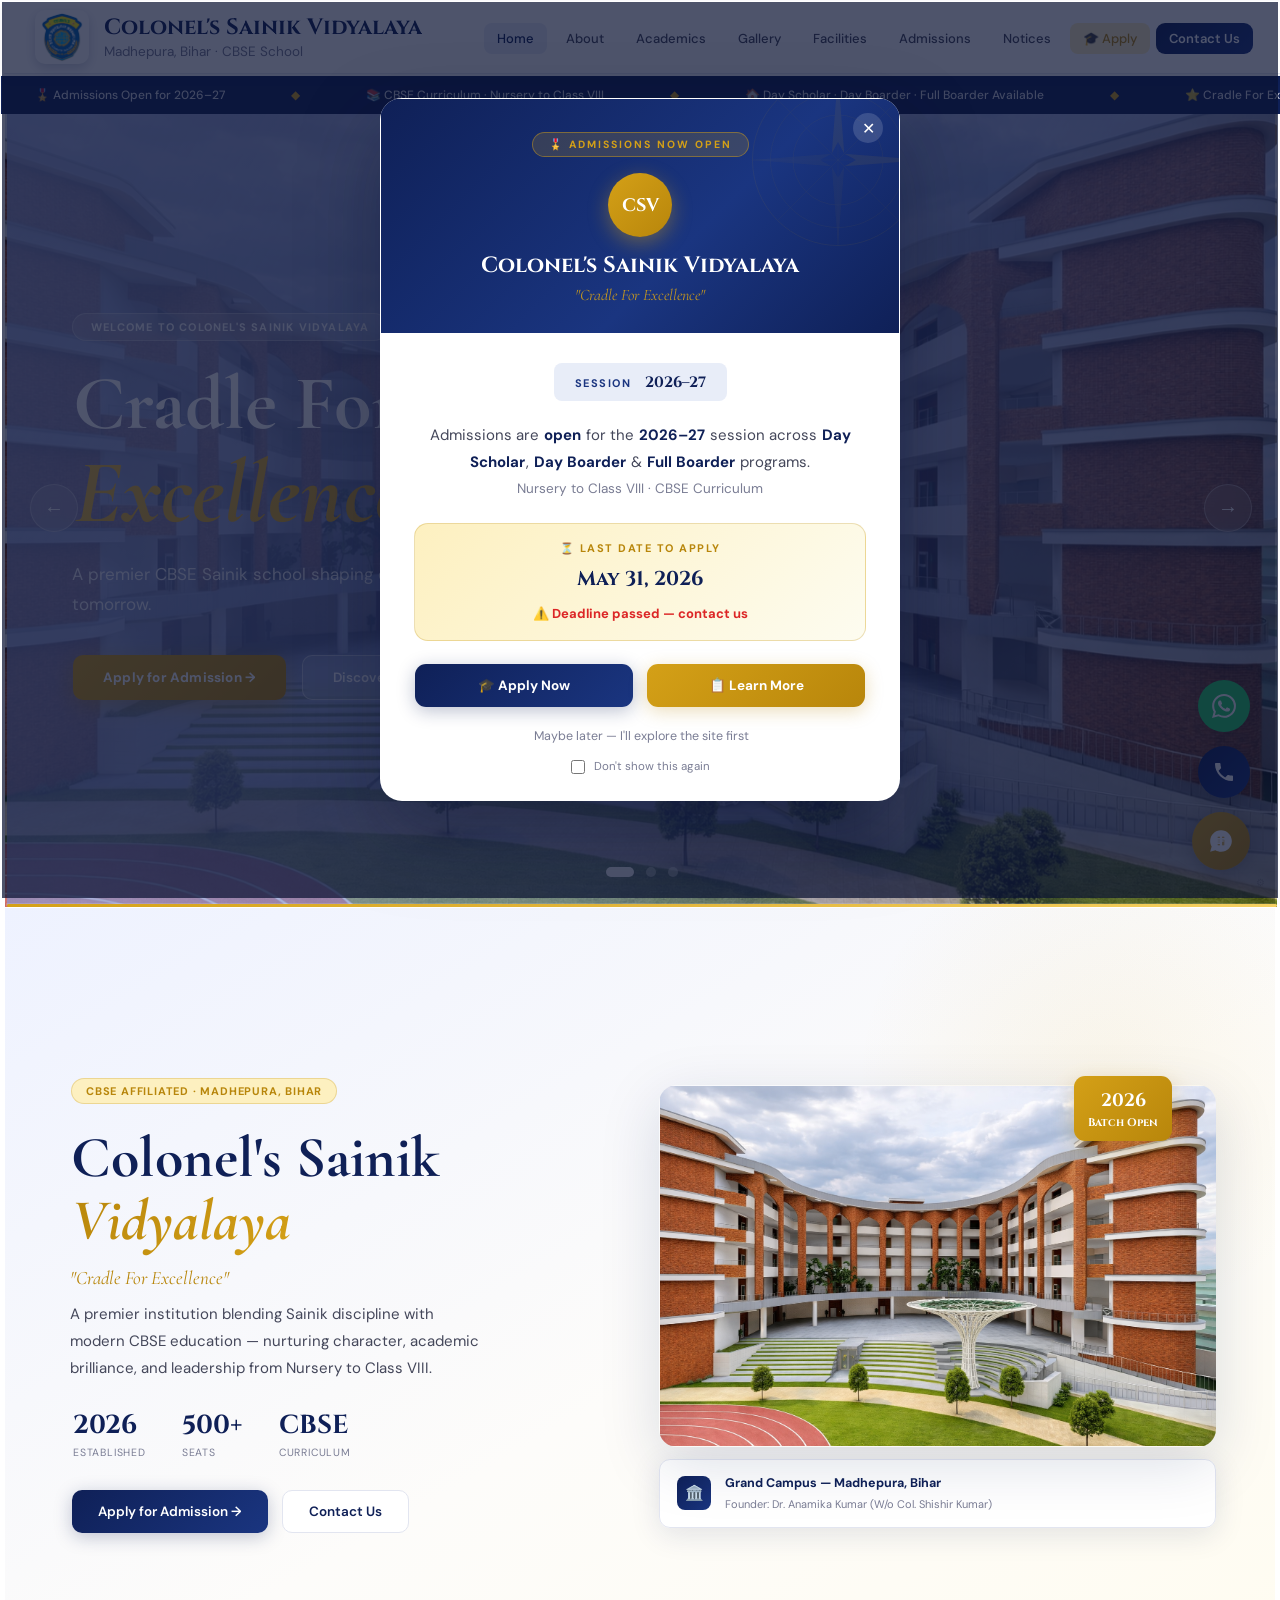
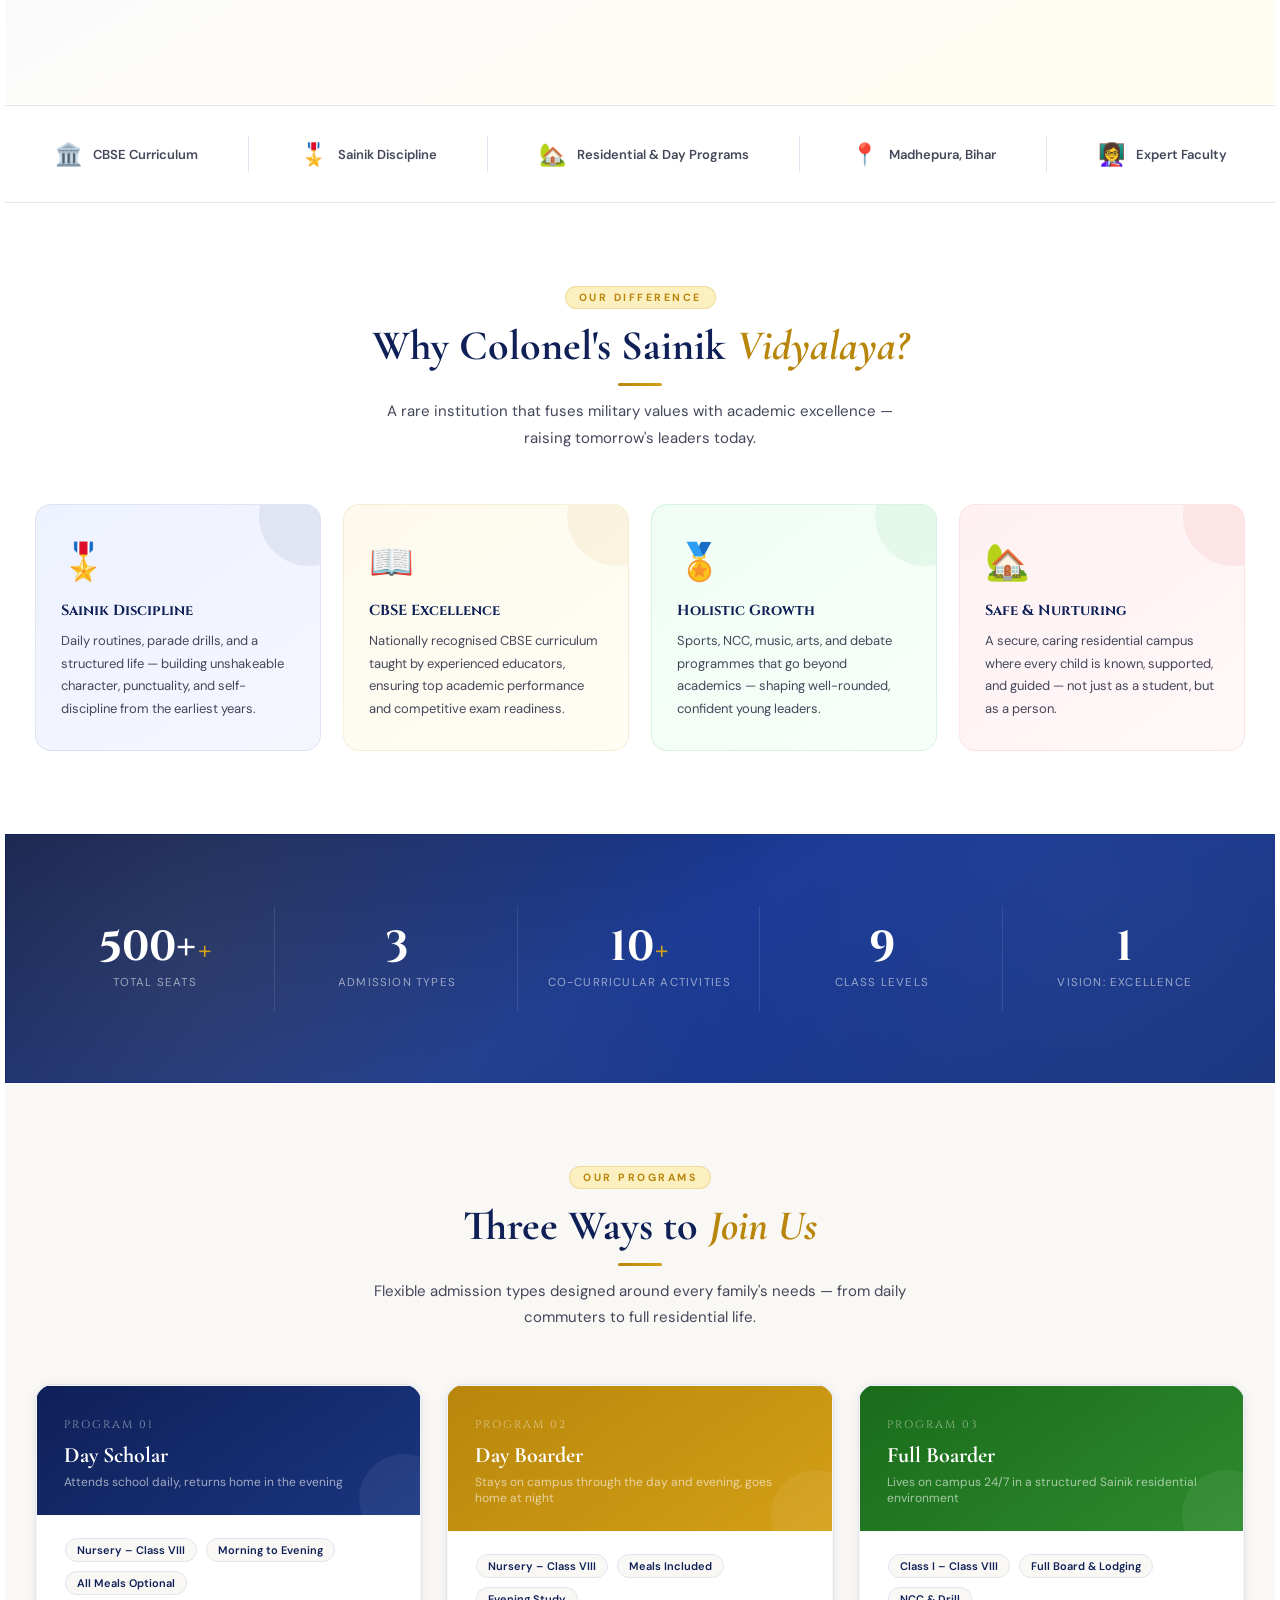
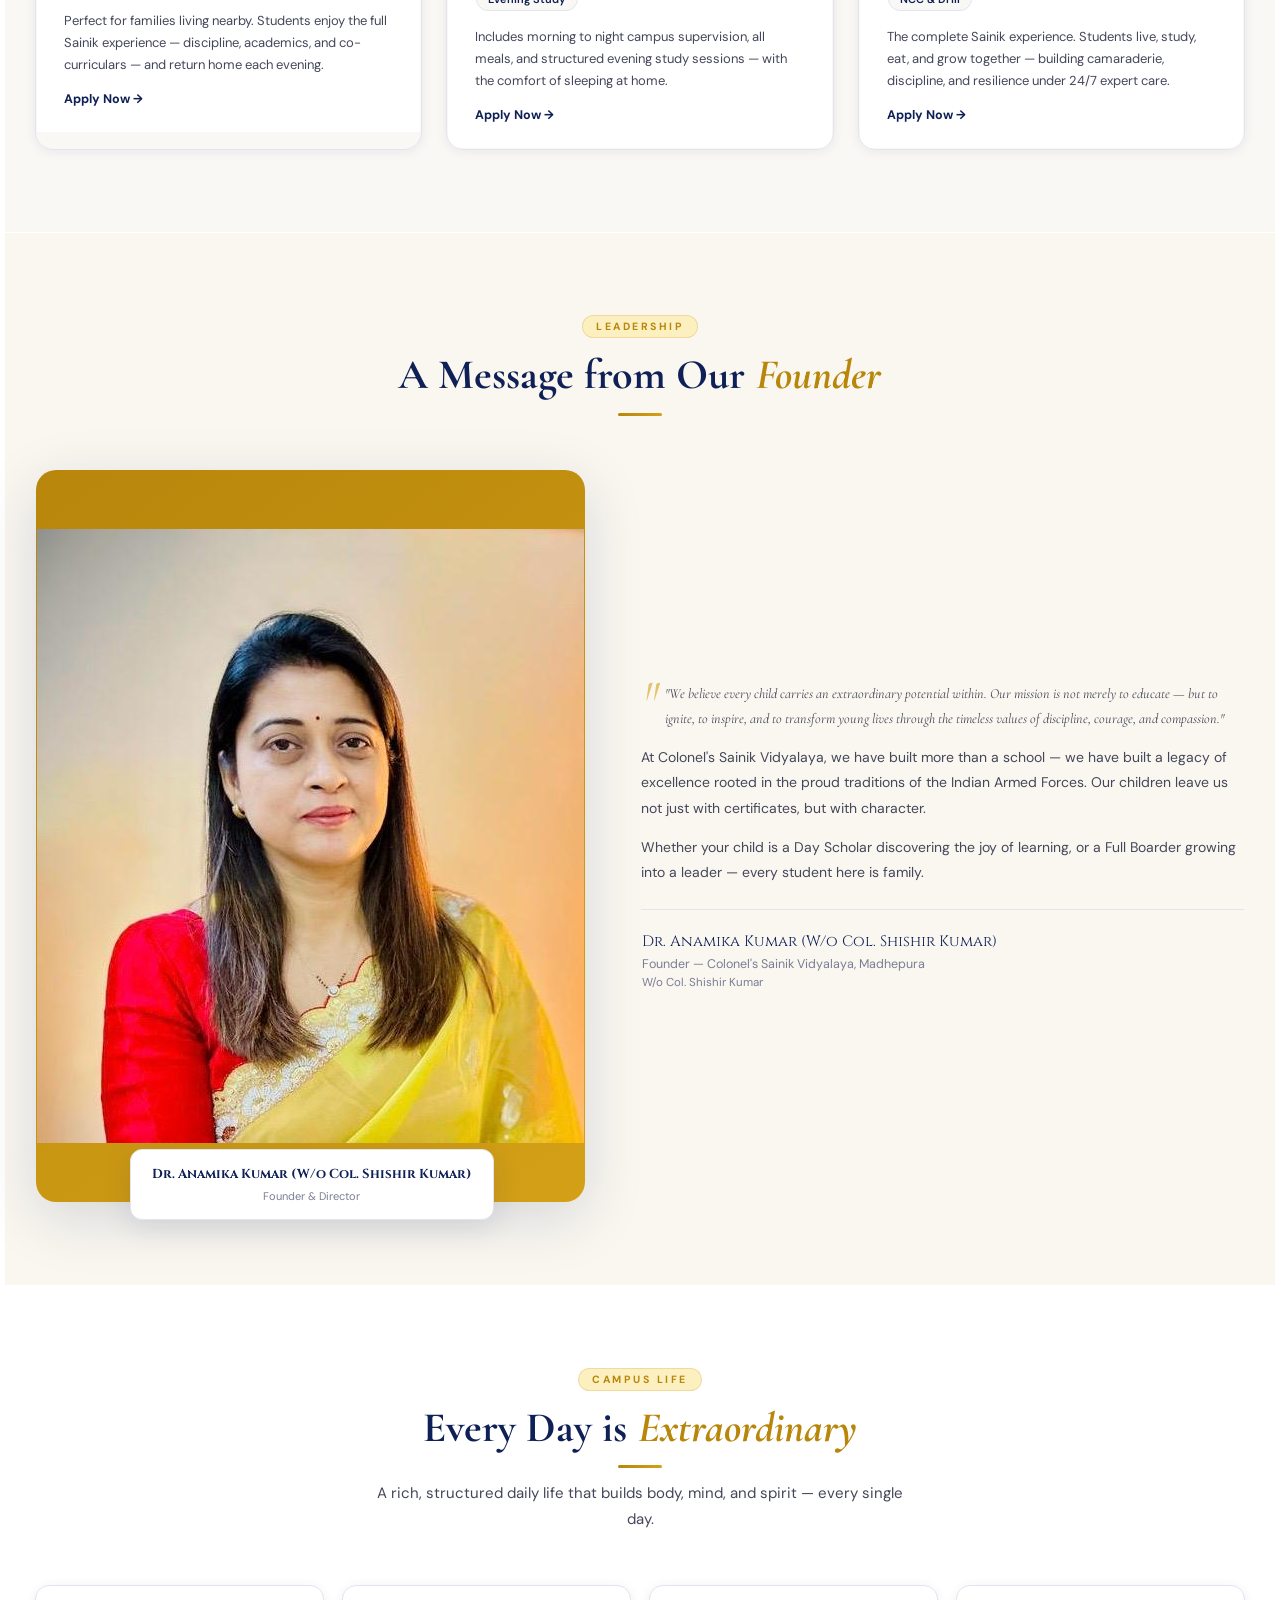
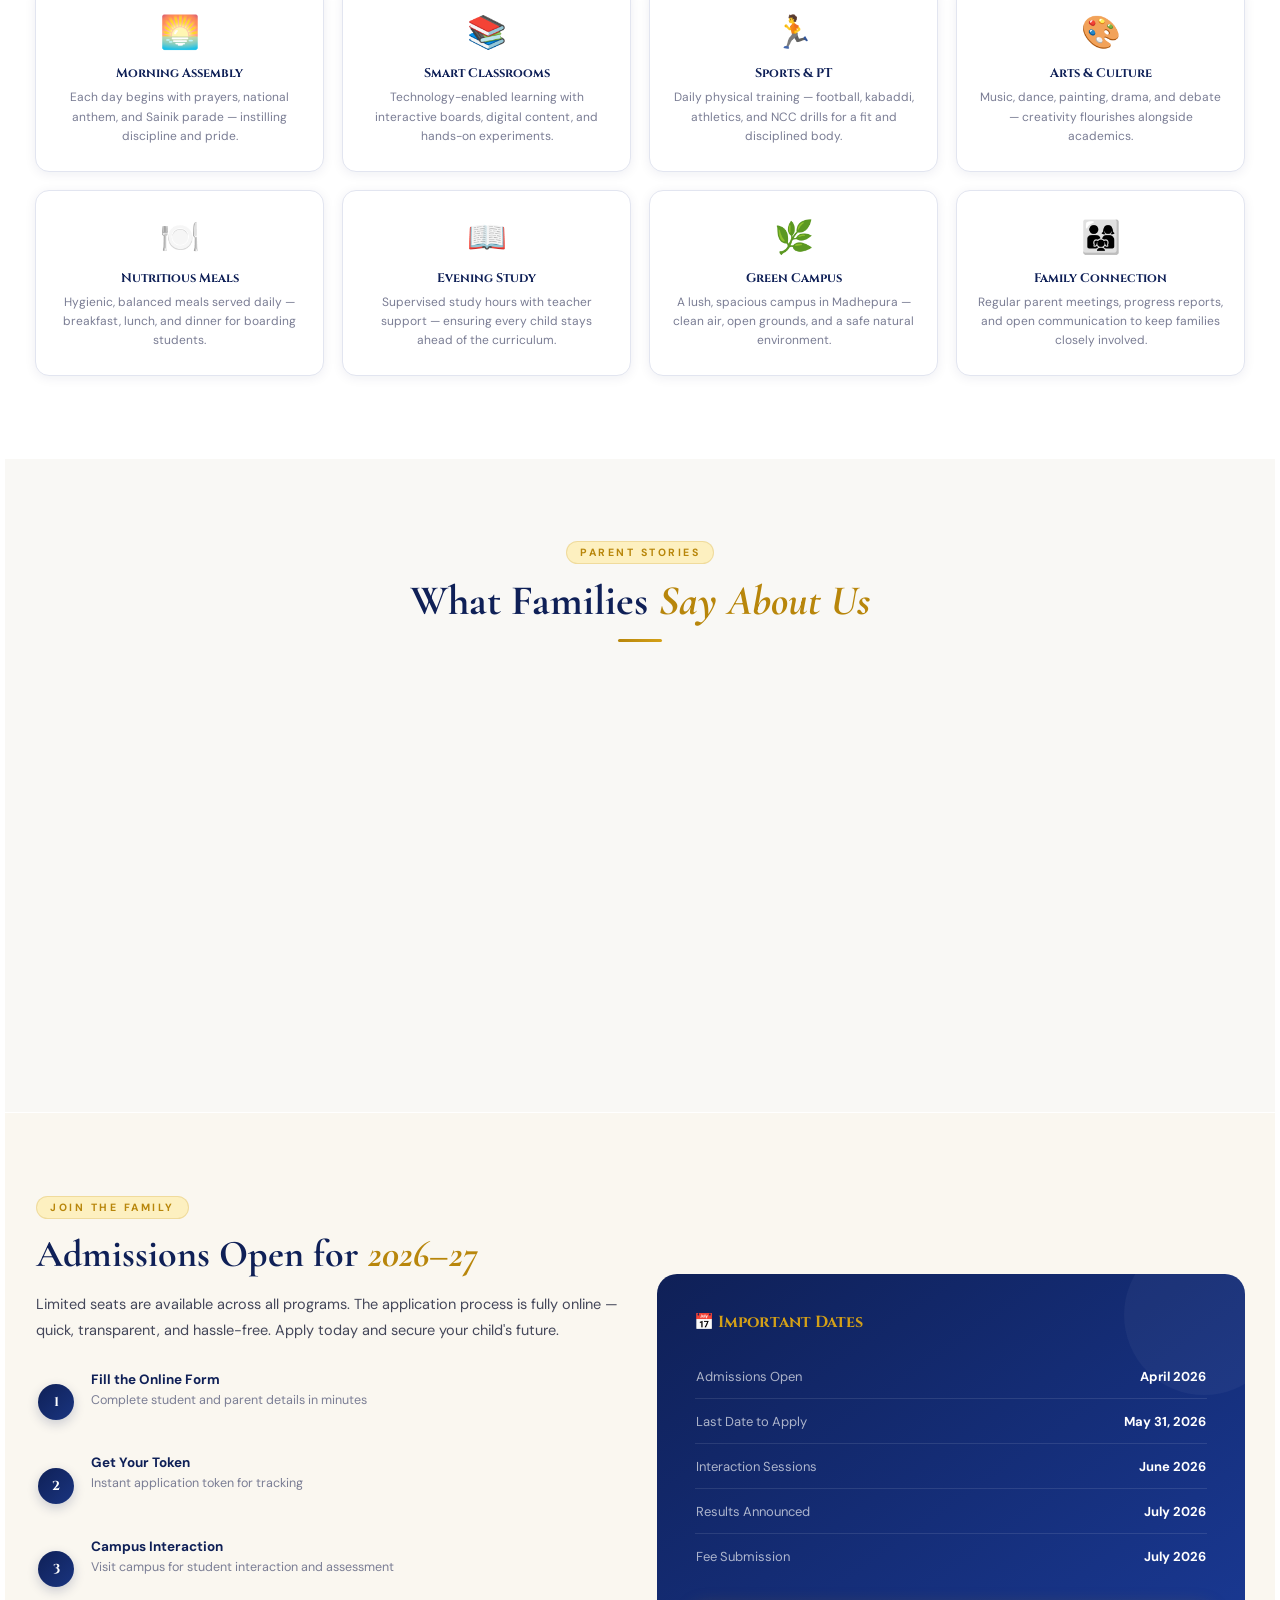
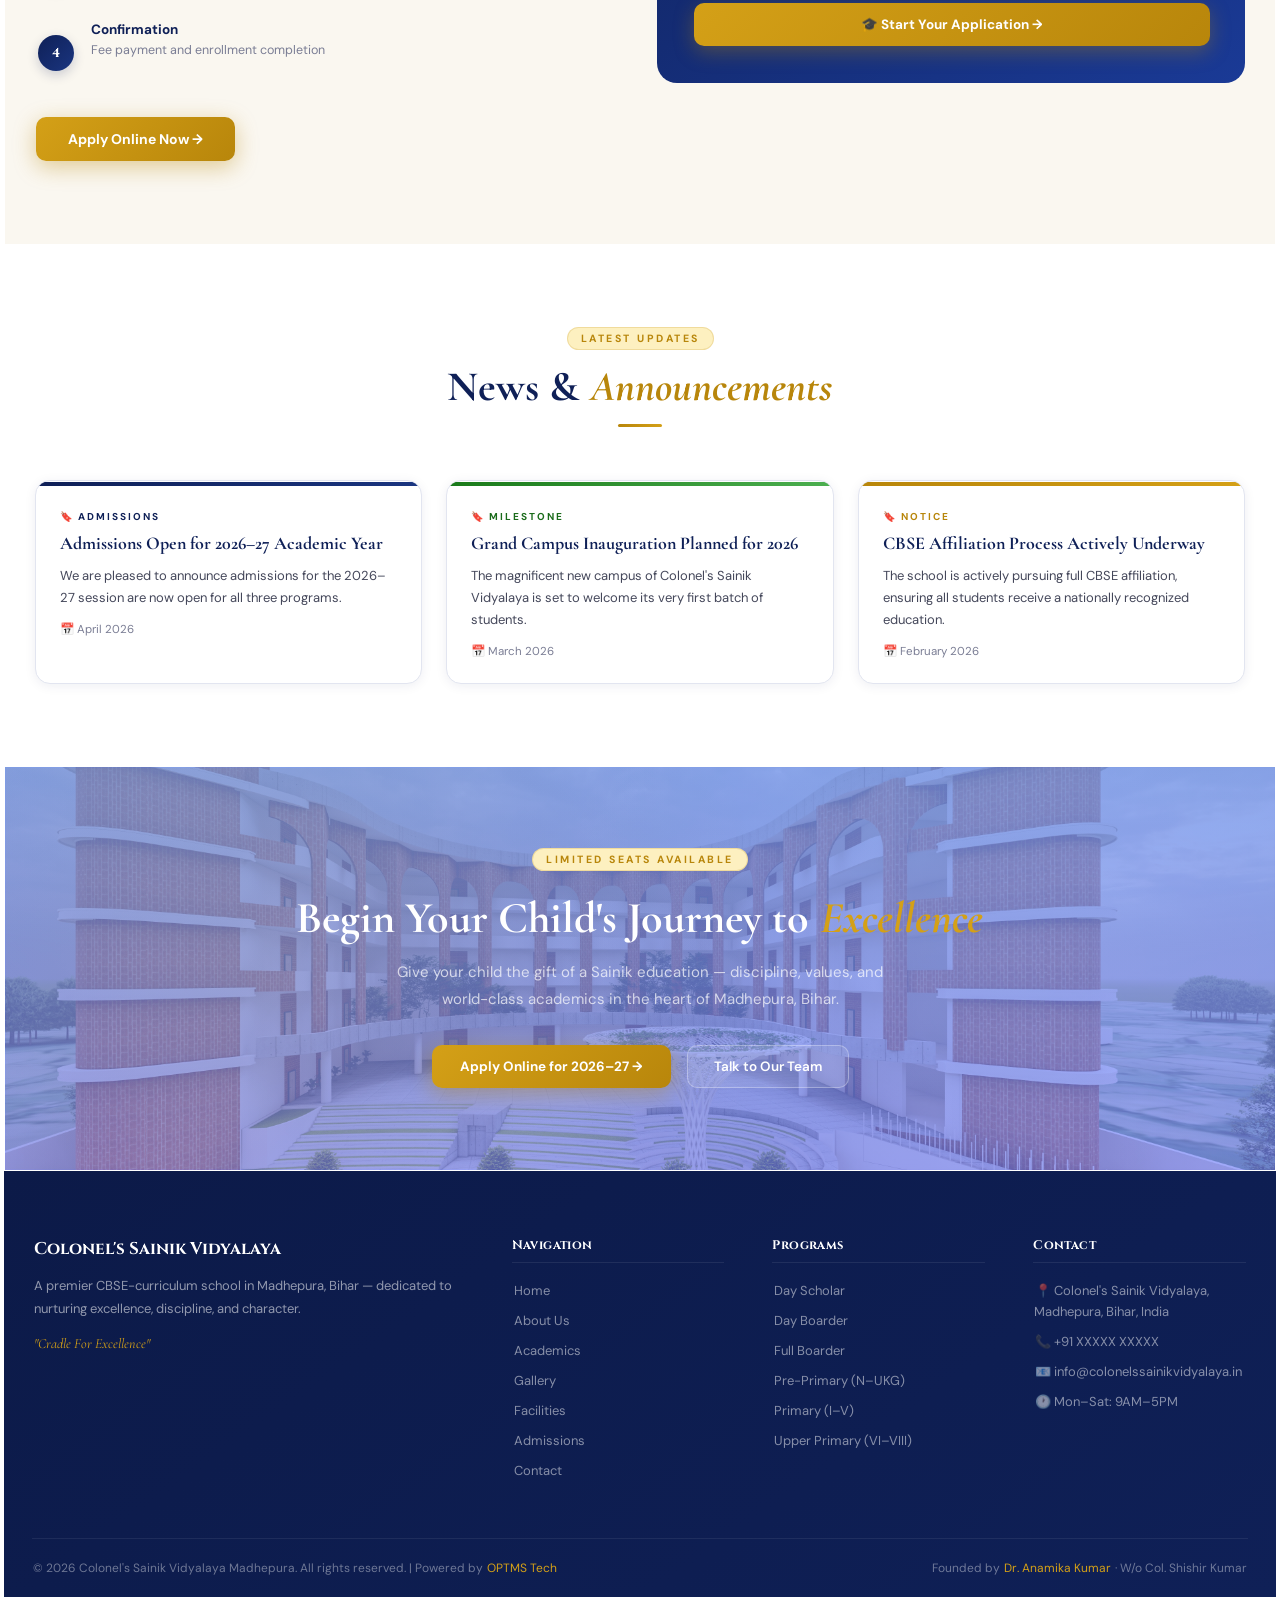
==== commit 5aefb297: "modal page" ====
--- a/index.html
+++ b/index.html
@@ -25,11 +25,227 @@
     href="https://fonts.googleapis.com/css2?family=Cormorant+Garamond:ital,wght@0,400;0,600;0,700;1,400&family=Cinzel:wght@400;600;700&family=DM+Sans:wght@300;400;500;600&display=swap"
     rel="stylesheet">
   <link rel="stylesheet" href="assets/css/main.css">
+
+  <!-- Admission Alert Modal Styles -->
+  <style>
+    @keyframes admModalIn {
+      to { opacity:1; transform:scale(1) translateY(0); }
+    }
+    @keyframes admBackdropIn {
+      from { opacity:0; }
+      to   { opacity:1; }
+    }
+    #adm-alert-overlay.open {
+      display: flex !important;
+      animation: admBackdropIn .3s ease forwards;
+    }
+    #adm-alert-card button:hover {
+      transform: translateY(-2px) !important;
+      opacity: .92;
+    }
+    #adm-dont-show { cursor:pointer; }
+    @media(max-width:540px){
+      #adm-alert-card { border-radius:16px !important; }
+      #adm-alert-card > div:nth-child(2) { padding:22px 20px 18px !important; }
+      #adm-alert-card > div:first-child  { padding:24px 20px 20px !important; }
+    }
+  </style>
 </head>
 
 <body>
 
-  <!-- TOAST -->
+  <!-- PAGE LOADER -->
+  <div id="page-loader">
+    <div class="pl-inner">
+      <img src="assets/images/logo.png" alt="Colonel's Sainik Vidyalaya" class="pl-logo">
+      <div class="pl-school-name">Colonel's Sainik Vidyalaya</div>
+      <div class="pl-tagline">Cradle For Excellence</div>
+      <div class="pl-bar-wrap">
+        <div class="pl-bar" id="pl-bar"></div>
+      </div>
+    </div>
+  </div>
+
+  <!-- ================================================================
+     ADMISSION ALERT MODAL
+     Shows once per session after page load + loader finish
+     ================================================================ -->
+<div id="adm-alert-overlay" aria-modal="true" role="dialog" aria-labelledby="adm-modal-title"
+  style="display:none;position:fixed;inset:0;z-index:8000;align-items:center;justify-content:center;padding:20px;">
+
+  <!-- Backdrop -->
+  <div id="adm-alert-backdrop"
+    onclick="closeAdmModal()"
+    style="position:absolute;inset:0;background:rgba(10,18,50,0.72);backdrop-filter:blur(4px);"></div>
+
+  <!-- Card -->
+  <div id="adm-alert-card" style="
+    position:relative;z-index:1;width:100%;max-width:520px;
+    background:#fff;border-radius:22px;overflow:hidden;
+    box-shadow:0 32px 80px rgba(10,18,50,0.35);
+    animation:admModalIn .45s cubic-bezier(.34,1.56,.64,1) forwards;
+    opacity:0;transform:scale(.88) translateY(24px);">
+
+    <!-- Top band — navy with gold compass watermark -->
+    <div style="
+      background:linear-gradient(135deg,#0f2057 0%,#1a3580 60%,#0f2057 100%);
+      padding:32px 32px 28px;text-align:center;position:relative;overflow:hidden;">
+
+      <!-- Decorative compass watermark -->
+      <svg style="position:absolute;top:-30px;right:-30px;width:180px;height:180px;opacity:.08;" viewBox="0 0 200 200" fill="none" xmlns="http://www.w3.org/2000/svg">
+        <circle cx="100" cy="100" r="95" stroke="#d4a017" stroke-width="1"/>
+        <circle cx="100" cy="100" r="75" stroke="#d4a017" stroke-width="0.7"/>
+        <circle cx="100" cy="100" r="50" stroke="#d4a017" stroke-width="0.7"/>
+        <line x1="100" y1="5" x2="100" y2="195" stroke="#d4a017" stroke-width="0.5"/>
+        <line x1="5" y1="100" x2="195" y2="100" stroke="#d4a017" stroke-width="0.5"/>
+        <line x1="33" y1="33" x2="167" y2="167" stroke="#d4a017" stroke-width="0.5"/>
+        <line x1="167" y1="33" x2="33" y2="167" stroke="#d4a017" stroke-width="0.5"/>
+        <polygon points="100,5 107,93 100,80 93,93" fill="#d4a017"/>
+        <polygon points="100,195 107,107 100,120 93,107" fill="#d4a017" opacity=".5"/>
+        <polygon points="5,100 93,107 80,100 93,93" fill="#d4a017" opacity=".5"/>
+        <polygon points="195,100 107,107 120,100 107,93" fill="#d4a017"/>
+      </svg>
+
+      <!-- Badge pill -->
+      <div style="
+        display:inline-flex;align-items:center;gap:6px;
+        background:rgba(212,160,23,0.18);border:1px solid rgba(212,160,23,0.45);
+        border-radius:100px;padding:5px 16px;
+        font-size:10.5px;font-weight:700;letter-spacing:2px;text-transform:uppercase;
+        color:#d4a017;margin-bottom:16px;">
+        🎖️ Admissions Now Open
+      </div>
+
+      <!-- School emblem circle -->
+      <div style="
+        width:64px;height:64px;border-radius:50%;
+        background:linear-gradient(135deg,#d4a017,#b8860b);
+        display:flex;align-items:center;justify-content:center;
+        margin:0 auto 16px;
+        box-shadow:0 6px 20px rgba(212,160,23,0.4);
+        font-family:'Cinzel',serif;font-size:18px;font-weight:700;color:#fff;">
+        CSV
+      </div>
+
+      <h2 id="adm-modal-title" style="
+        font-family:'Cinzel',serif;font-size:22px;font-weight:700;
+        color:#fff;margin-bottom:6px;line-height:1.2;">
+        Colonel's Sainik Vidyalaya
+      </h2>
+      <p style="font-family:'Cormorant Garamond',serif;font-style:italic;font-size:16px;color:rgba(212,160,23,0.9);margin:0;">
+        "Cradle For Excellence"
+      </p>
+    </div>
+
+    <!-- Body -->
+    <div style="padding:28px 32px 24px;text-align:center;">
+
+      <!-- Session pill -->
+      <div style="
+        display:inline-block;background:#e8edf8;border-radius:8px;
+        padding:8px 20px;margin-bottom:20px;">
+        <span style="font-size:11px;font-weight:700;text-transform:uppercase;letter-spacing:1.5px;color:#1a3580;">
+          Session
+        </span>
+        <span style="font-family:'Cinzel',serif;font-size:15px;font-weight:700;color:#0f2057;margin-left:8px;" id="adm-modal-session">
+          2026–27
+        </span>
+      </div>
+
+      <p style="font-size:15px;color:#44475a;line-height:1.75;margin-bottom:22px;">
+        Admissions are <strong style="color:#0f2057;">open</strong> for the
+        <strong style="color:#0f2057;" id="adm-modal-session2">2026–27</strong> session across
+        <strong style="color:#0f2057;">Day Scholar</strong>,
+        <strong style="color:#0f2057;">Day Boarder</strong> &amp;
+        <strong style="color:#0f2057;">Full Boarder</strong> programs.<br>
+        <span style="font-size:13.5px;color:#7a7d94;">Nursery to Class VIII · CBSE Curriculum</span>
+      </p>
+
+      <!-- Countdown + last date -->
+      <div style="
+        background:linear-gradient(135deg,#fdf0c0,#fdfcf0);
+        border:1.5px solid rgba(184,134,11,0.25);
+        border-radius:14px;padding:16px 20px;margin-bottom:22px;">
+        <div style="font-size:11px;font-weight:700;text-transform:uppercase;letter-spacing:1.5px;color:#b8860b;margin-bottom:10px;">
+          ⏳ Last Date to Apply
+        </div>
+        <div style="font-family:'Cinzel',serif;font-size:20px;font-weight:700;color:#0f2057;" id="adm-modal-lastdate">
+          May 31, 2026
+        </div>
+        <!-- Countdown -->
+        <div style="display:flex;justify-content:center;gap:16px;margin-top:12px;" id="adm-countdown">
+          <div style="text-align:center;">
+            <div style="font-family:'Cinzel',serif;font-size:24px;font-weight:700;color:#0f2057;line-height:1;" id="cd-days">--</div>
+            <div style="font-size:9.5px;text-transform:uppercase;letter-spacing:1.2px;color:#b8860b;margin-top:2px;">Days</div>
+          </div>
+          <div style="font-family:'Cinzel',serif;font-size:20px;color:rgba(184,134,11,0.4);line-height:1.2;">:</div>
+          <div style="text-align:center;">
+            <div style="font-family:'Cinzel',serif;font-size:24px;font-weight:700;color:#0f2057;line-height:1;" id="cd-hrs">--</div>
+            <div style="font-size:9.5px;text-transform:uppercase;letter-spacing:1.2px;color:#b8860b;margin-top:2px;">Hrs</div>
+          </div>
+          <div style="font-family:'Cinzel',serif;font-size:20px;color:rgba(184,134,11,0.4);line-height:1.2;">:</div>
+          <div style="text-align:center;">
+            <div style="font-family:'Cinzel',serif;font-size:24px;font-weight:700;color:#0f2057;line-height:1;" id="cd-min">--</div>
+            <div style="font-size:9.5px;text-transform:uppercase;letter-spacing:1.2px;color:#b8860b;margin-top:2px;">Min</div>
+          </div>
+          <div style="font-family:'Cinzel',serif;font-size:20px;color:rgba(184,134,11,0.4);line-height:1.2;">:</div>
+          <div style="text-align:center;">
+            <div style="font-family:'Cinzel',serif;font-size:24px;font-weight:700;color:#0f2057;line-height:1;" id="cd-sec">--</div>
+            <div style="font-size:9.5px;text-transform:uppercase;letter-spacing:1.2px;color:#b8860b;margin-top:2px;">Sec</div>
+          </div>
+        </div>
+      </div>
+
+      <!-- CTA Buttons -->
+      <div style="display:flex;gap:12px;flex-wrap:wrap;">
+        <button onclick="closeAdmModal();goPage('apply')" style="
+          flex:1;min-width:140px;padding:13px 20px;border-radius:11px;
+          background:linear-gradient(135deg,#0f2057,#1a3580);
+          color:#fff;font-size:13.5px;font-weight:700;border:none;cursor:pointer;
+          font-family:'DM Sans',sans-serif;
+          box-shadow:0 4px 18px rgba(15,32,87,0.28);
+          transition:transform .2s,box-shadow .2s;">
+          🎓 Apply Now
+        </button>
+        <button onclick="closeAdmModal();goPage('admissions')" style="
+          flex:1;min-width:140px;padding:13px 20px;border-radius:11px;
+          background:linear-gradient(135deg,#d4a017,#b8860b);
+          color:#fff;font-size:13.5px;font-weight:700;border:none;cursor:pointer;
+          font-family:'DM Sans',sans-serif;
+          box-shadow:0 4px 18px rgba(184,134,11,0.28);
+          transition:transform .2s,box-shadow .2s;">
+          📋 Learn More
+        </button>
+      </div>
+
+      <!-- Dismiss -->
+      <button onclick="closeAdmModal()" style="
+        display:block;width:100%;margin-top:14px;
+        background:none;border:none;color:#7a7d94;
+        font-size:12.5px;cursor:pointer;font-family:'DM Sans',sans-serif;
+        transition:color .2s;padding:6px;">
+        Maybe later — I'll explore the site first
+      </button>
+
+      <!-- Don't show again -->
+      <label style="display:flex;align-items:center;justify-content:center;gap:7px;margin-top:8px;cursor:pointer;">
+        <input type="checkbox" id="adm-dont-show" style="width:14px;height:14px;accent-color:#0f2057;">
+        <span style="font-size:11.5px;color:#7a7d94;">Don't show this again</span>
+      </label>
+    </div>
+
+    <!-- Close X -->
+    <button onclick="closeAdmModal()" aria-label="Close" style="
+      position:absolute;top:14px;right:16px;
+      background:rgba(255,255,255,0.15);border:none;
+      width:30px;height:30px;border-radius:50%;
+      color:#fff;font-size:16px;cursor:pointer;
+      display:flex;align-items:center;justify-content:center;
+      transition:background .2s;z-index:10;">✕</button>
+  </div>
+</div>
+
+<!-- TOAST -->
   <div class="toast" id="toast">✅ <span id="toast-msg">Saved successfully!</span></div>
 
   <!-- LIGHTBOX -->
@@ -1537,6 +1753,183 @@
 
   <script src="assets/js/main.js"></script>
   <!-- gallery-integration-patch.js removed: gallery DB fetch now built into main.js -->
+
+  <!-- PAGE LOADER SCRIPT -->
+  
+  <!-- Admission Alert Modal Logic -->
+  <script>
+  (function(){
+    var STORAGE_KEY = 'csv_adm_modal_dismissed';
+
+    // ── helpers ──────────────────────────────────────────────
+    function getLastDate(){
+      // Try to read from D (main.js data object) or fall back
+      try { return (window.D && D.admLastDate) ? D.admLastDate : 'May 31, 2026'; }
+      catch(e){ return 'May 31, 2026'; }
+    }
+    function getSession(){
+      try { return (window.D && D.admSession) ? D.admSession.replace(' Session','') : '2026–27'; }
+      catch(e){ return '2026–27'; }
+    }
+
+    // ── countdown ────────────────────────────────────────────
+    var _cdTimer = null;
+    function startCountdown(targetDateStr){
+      function tick(){
+        var now    = new Date().getTime();
+        var target = new Date(targetDateStr).getTime();
+        var diff   = target - now;
+        if(diff <= 0){
+          document.getElementById('adm-countdown').innerHTML =
+            '<span style="font-size:13px;color:#dc2626;font-weight:700;">⚠️ Deadline passed — contact us</span>';
+          clearInterval(_cdTimer);
+          return;
+        }
+        var days = Math.floor(diff / 86400000);
+        var hrs  = Math.floor((diff % 86400000) / 3600000);
+        var min  = Math.floor((diff % 3600000)  / 60000);
+        var sec  = Math.floor((diff % 60000)    / 1000);
+        var set  = function(id,v){ var el=document.getElementById(id); if(el) el.textContent = String(v).padStart(2,'0'); };
+        set('cd-days', days);
+        set('cd-hrs',  hrs);
+        set('cd-min',  min);
+        set('cd-sec',  sec);
+      }
+      tick();
+      _cdTimer = setInterval(tick, 1000);
+    }
+
+    // ── open ─────────────────────────────────────────────────
+    function openAdmModal(){
+      var overlay = document.getElementById('adm-alert-overlay');
+      if(!overlay) return;
+
+      // Populate dynamic data
+      var session  = getSession();
+      var lastDate = getLastDate();
+      var s1 = document.getElementById('adm-modal-session');
+      var s2 = document.getElementById('adm-modal-session2');
+      var ld = document.getElementById('adm-modal-lastdate');
+      if(s1) s1.textContent = session;
+      if(s2) s2.textContent = session;
+      if(ld) ld.textContent = lastDate;
+
+      // Start countdown
+      // Try to parse lastDate — handle "May 31, 2026" style
+      var parsedDate = new Date(lastDate);
+      if(!isNaN(parsedDate.getTime())) startCountdown(lastDate);
+
+      overlay.classList.add('open');
+      document.body.style.overflow = 'hidden';
+    }
+
+    // ── close (global) ───────────────────────────────────────
+    window.closeAdmModal = function(){
+      var overlay = document.getElementById('adm-alert-overlay');
+      var card    = document.getElementById('adm-alert-card');
+      if(!overlay) return;
+
+      // Check "don't show again"
+      var dontShow = document.getElementById('adm-dont-show');
+      if(dontShow && dontShow.checked){
+        try{ localStorage.setItem(STORAGE_KEY, '1'); } catch(e){}
+      } else {
+        // Only skip for this session (sessionStorage)
+        try{ sessionStorage.setItem(STORAGE_KEY, '1'); } catch(e){}
+      }
+
+      // Animate out
+      if(card){
+        card.style.transition = 'opacity .25s, transform .25s';
+        card.style.opacity    = '0';
+        card.style.transform  = 'scale(.92) translateY(16px)';
+      }
+      setTimeout(function(){
+        overlay.classList.remove('open');
+        document.body.style.overflow = '';
+        if(card){
+          card.style.transition = '';
+          card.style.opacity    = '';
+          card.style.transform  = '';
+        }
+        if(_cdTimer) clearInterval(_cdTimer);
+      }, 280);
+    };
+
+    // ── close on Escape key ──────────────────────────────────
+    document.addEventListener('keydown', function(e){
+      if(e.key === 'Escape') closeAdmModal();
+    });
+
+    // ── trigger after loader hides ───────────────────────────
+    function maybeShow(){
+      // Don't show if dismissed permanently (localStorage)
+      try{
+        if(localStorage.getItem(STORAGE_KEY) === '1') return;
+        // Don't show again in same browser session
+        if(sessionStorage.getItem(STORAGE_KEY) === '1') return;
+      } catch(e){}
+
+      // Show after loader hides (wait for pl-hidden class)
+      // Plus extra 800ms so visitor has a moment to see the page
+      var delay = 1200;
+      var loader = document.getElementById('page-loader');
+
+      function waitForLoader(){
+        if(!loader || loader.classList.contains('pl-hidden')){
+          setTimeout(openAdmModal, delay);
+        } else {
+          setTimeout(waitForLoader, 150);
+        }
+      }
+      waitForLoader();
+    }
+
+    // Init once DOM is ready
+    if(document.readyState === 'loading'){
+      document.addEventListener('DOMContentLoaded', maybeShow);
+    } else {
+      maybeShow();
+    }
+  })();
+  </script>
+
+  <script>
+    (function () {
+      var loader = document.getElementById('page-loader');
+      var bar    = document.getElementById('pl-bar');
+      if (!loader || !bar) return;
+
+      var progress = 0;
+      var done = false;
+
+      // Animate bar to ~85% while page loads
+      var tick = setInterval(function () {
+        if (done) return;
+        var step = progress < 50 ? 4 : progress < 75 ? 2 : 0.6;
+        progress = Math.min(progress + step, 88);
+        bar.style.width = progress + '%';
+      }, 60);
+
+      function finish() {
+        if (done) return;
+        done = true;
+        clearInterval(tick);
+        bar.style.width = '100%';
+        setTimeout(function () {
+          loader.classList.add('pl-hidden');
+        }, 380);
+      }
+
+      if (document.readyState === 'complete') {
+        finish();
+      } else {
+        window.addEventListener('load', finish);
+        // Fallback: hide after 4s even if load never fires
+        setTimeout(finish, 4000);
+      }
+    })();
+  </script>
 </body>
 
 </html>
--- a/assets/css/main.css
+++ b/assets/css/main.css
@@ -59,6 +59,82 @@
   display: block;
 }
 
+/* ====== PAGE LOADER ====== */
+#page-loader {
+  position: fixed;
+  inset: 0;
+  background: #fff;
+  z-index: 9999;
+  display: flex;
+  align-items: center;
+  justify-content: center;
+  transition: opacity 0.5s ease, visibility 0.5s ease;
+}
+#page-loader.pl-hidden {
+  opacity: 0;
+  visibility: hidden;
+  pointer-events: none;
+}
+.pl-inner {
+  display: flex;
+  flex-direction: column;
+  align-items: center;
+  gap: 10px;
+  padding: 0 24px;
+  text-align: center;
+  width: 100%;
+  max-width: 320px;
+}
+.pl-logo {
+  width: 88px;
+  height: 88px;
+  object-fit: contain;
+  border-radius: 16px;
+  box-shadow: 0 8px 32px rgba(15,32,87,0.18);
+  animation: pl-pulse 1.4s ease-in-out infinite;
+}
+@keyframes pl-pulse {
+  0%, 100% { transform: scale(1);   box-shadow: 0 8px 32px rgba(15,32,87,0.18); }
+  50%       { transform: scale(1.05); box-shadow: 0 14px 44px rgba(15,32,87,0.26); }
+}
+.pl-school-name {
+  font-family: 'Cinzel', serif;
+  font-size: 17px;
+  font-weight: 700;
+  color: var(--navy);
+  letter-spacing: 0.04em;
+  margin-top: 4px;
+  line-height: 1.3;
+}
+.pl-tagline {
+  font-family: 'Cormorant Garamond', serif;
+  font-size: 13px;
+  font-style: italic;
+  color: var(--gold);
+  letter-spacing: 0.08em;
+}
+.pl-bar-wrap {
+  width: 100%;
+  height: 3px;
+  background: rgba(15,32,87,0.10);
+  border-radius: 99px;
+  overflow: hidden;
+  margin-top: 14px;
+}
+.pl-bar {
+  height: 100%;
+  width: 0%;
+  border-radius: 99px;
+  background: linear-gradient(90deg, var(--navy), #1a3a96, var(--gold));
+  background-size: 200% 100%;
+  animation: pl-shimmer 1.6s linear infinite;
+  transition: width 0.22s ease;
+}
+@keyframes pl-shimmer {
+  0%   { background-position: 200% center; }
+  100% { background-position: -200% center; }
+}
+
 /* ====== PUBLIC NAV ====== */
 .p-nav {
   position: fixed;
@@ -78,7 +154,7 @@
   align-items: center;
   justify-content: space-between;
   padding: 0 28px;
-  height: 75px;
+  height: 72px;
 }
 
 .p-brand {
@@ -86,33 +162,45 @@
   align-items: center;
   gap: 11px;
   cursor: pointer;
+  min-width: 0;
+}
+
+.p-emblem {
+  flex-shrink: 0;
 }
 
 .p-emblem img {
-  width: 64px;
-  height: 64px;
-  background: linear-gradient(135deg);
-  border-radius: 11px;
-  display: flex;
-  align-items: center;
-  justify-content: center;
-  font-family: 'Cinzel', serif;
-  font-size: 13px;
-  font-weight: 700;
-  color: var(--gold-mid);
+  width: 54px;
+  height: 54px;
+  border-radius: 10px;
+  display: block;
   box-shadow: 0 4px 12px rgba(15, 32, 87, 0.2);
+  object-fit: contain;
+}
+
+.p-brand-name {
+  min-width: 0;
+  overflow: hidden;
 }
 
 .p-brand-name strong {
   display: block;
   font-family: 'Cinzel', serif;
-  font-size: 26.5px;
-  color: var(--navy);
+  font-size: clamp(14px, 2.2vw, 22px);
+  color: var(--navy);
+  white-space: nowrap;
+  overflow: hidden;
+  text-overflow: ellipsis;
+  line-height: 1.25;
 }
 
 .p-brand-name span {
-  font-size: 14.5px;
+  font-size: clamp(10px, 1.4vw, 13.5px);
   color: var(--light);
+  white-space: nowrap;
+  overflow: hidden;
+  text-overflow: ellipsis;
+  display: block;
 }
 
 .p-links {
@@ -203,7 +291,7 @@
 .mob-nav-drawer {
   display: none;
   position: fixed;
-  top: 68px;
+  top: 72px;
   left: 0;
   right: 0;
   background: rgba(255, 255, 255, 0.98);
@@ -361,7 +449,17 @@
   }
 
   .p-nav-inner {
-    padding: 0 16px;
+    padding: 0 14px;
+    height: 62px;
+  }
+
+  .p-emblem img {
+    width: 42px;
+    height: 42px;
+  }
+
+  .p-brand {
+    gap: 9px;
   }
 
   .hero-l {
@@ -5199,7 +5297,7 @@
   width: 100%;
   height: 440px;
   overflow: hidden;
-  background: #3b1a08;
+  background: #dde4f5;
 }
 
 .gal-hero-slides {
@@ -5218,27 +5316,23 @@
   opacity: 1;
 }
 
+/* No background image — pure colour only */
 .gal-hero-slide-img {
-  position: absolute;
-  inset: 0;
-  background-size: cover;
-  background-position: center;
-  opacity: 0.18;
-  transform: scale(1.06);
-  transition: transform 9s ease;
+  display: none;
 }
 
 .gal-hero-slide.active .gal-hero-slide-img {
-  transform: scale(1.0);
-}
-
-/* Rich saffron-to-brown overlay — two layers for depth */
+  display: none;
+}
+
+/* Pure colour overlay — subtle depth only, no image to mask */
 .gal-hero-overlay {
   position: absolute;
   inset: 0;
   background:
-    linear-gradient(160deg, rgba(59, 26, 8, 0.72) 0%, rgba(180, 70, 8, 0.28) 48%, rgba(59, 26, 8, 0.90) 100%),
-    linear-gradient(to bottom, rgba(200, 80, 10, 0.18) 0%, rgba(40, 14, 4, 0.88) 100%);
+    radial-gradient(ellipse at 0% 50%, rgba(180,195,240,0.45) 0%, transparent 55%),
+    radial-gradient(ellipse at 100% 50%, rgba(255,230,140,0.38) 0%, transparent 55%),
+    linear-gradient(to bottom, transparent 0%, rgba(200,210,240,0.12) 100%);
   z-index: 1;
 }
 
@@ -5297,7 +5391,7 @@
   width: 340px;
   height: 340px;
   border-radius: 50%;
-  background: radial-gradient(circle, rgba(210, 100, 20, 0.18) 0%, transparent 70%);
+  background: radial-gradient(circle, rgba(184,134,11,0.14) 0%, transparent 70%);
   z-index: 1;
   pointer-events: none;
 }
@@ -5322,9 +5416,9 @@
   font-weight: 500;
   letter-spacing: 0.26em;
   text-transform: uppercase;
-  color: rgba(245, 170, 60, 0.95);
-  background: rgba(200, 90, 10, 0.18);
-  border: 1px solid rgba(220, 130, 40, 0.38);
+  color: var(--gold);
+  background: var(--gold-light);
+  border: 1px solid rgba(184,134,11,0.25);
   border-radius: 20px;
   padding: 5px 18px;
 }
@@ -5332,11 +5426,11 @@
 .gal-hero-title {
   font-family: 'Cinzel', serif;
   font-size: clamp(2.5rem, 6vw, 4.2rem);
-  color: #fdf0dc;
+  color: var(--navy);
   line-height: 1.08;
   font-weight: 700;
   margin: 0;
-  text-shadow: 0 2px 28px rgba(40, 14, 4, 0.6);
+  text-shadow: none;
 }
 
 .gal-hero-title em {
@@ -5348,7 +5442,7 @@
 .gal-hero-sub {
   font-family: 'DM Sans', sans-serif;
   font-size: 14.5px;
-  color: rgba(253, 230, 190, 0.80);
+  color: var(--mid);
   max-width: 520px;
   line-height: 1.65;
   margin: 0;
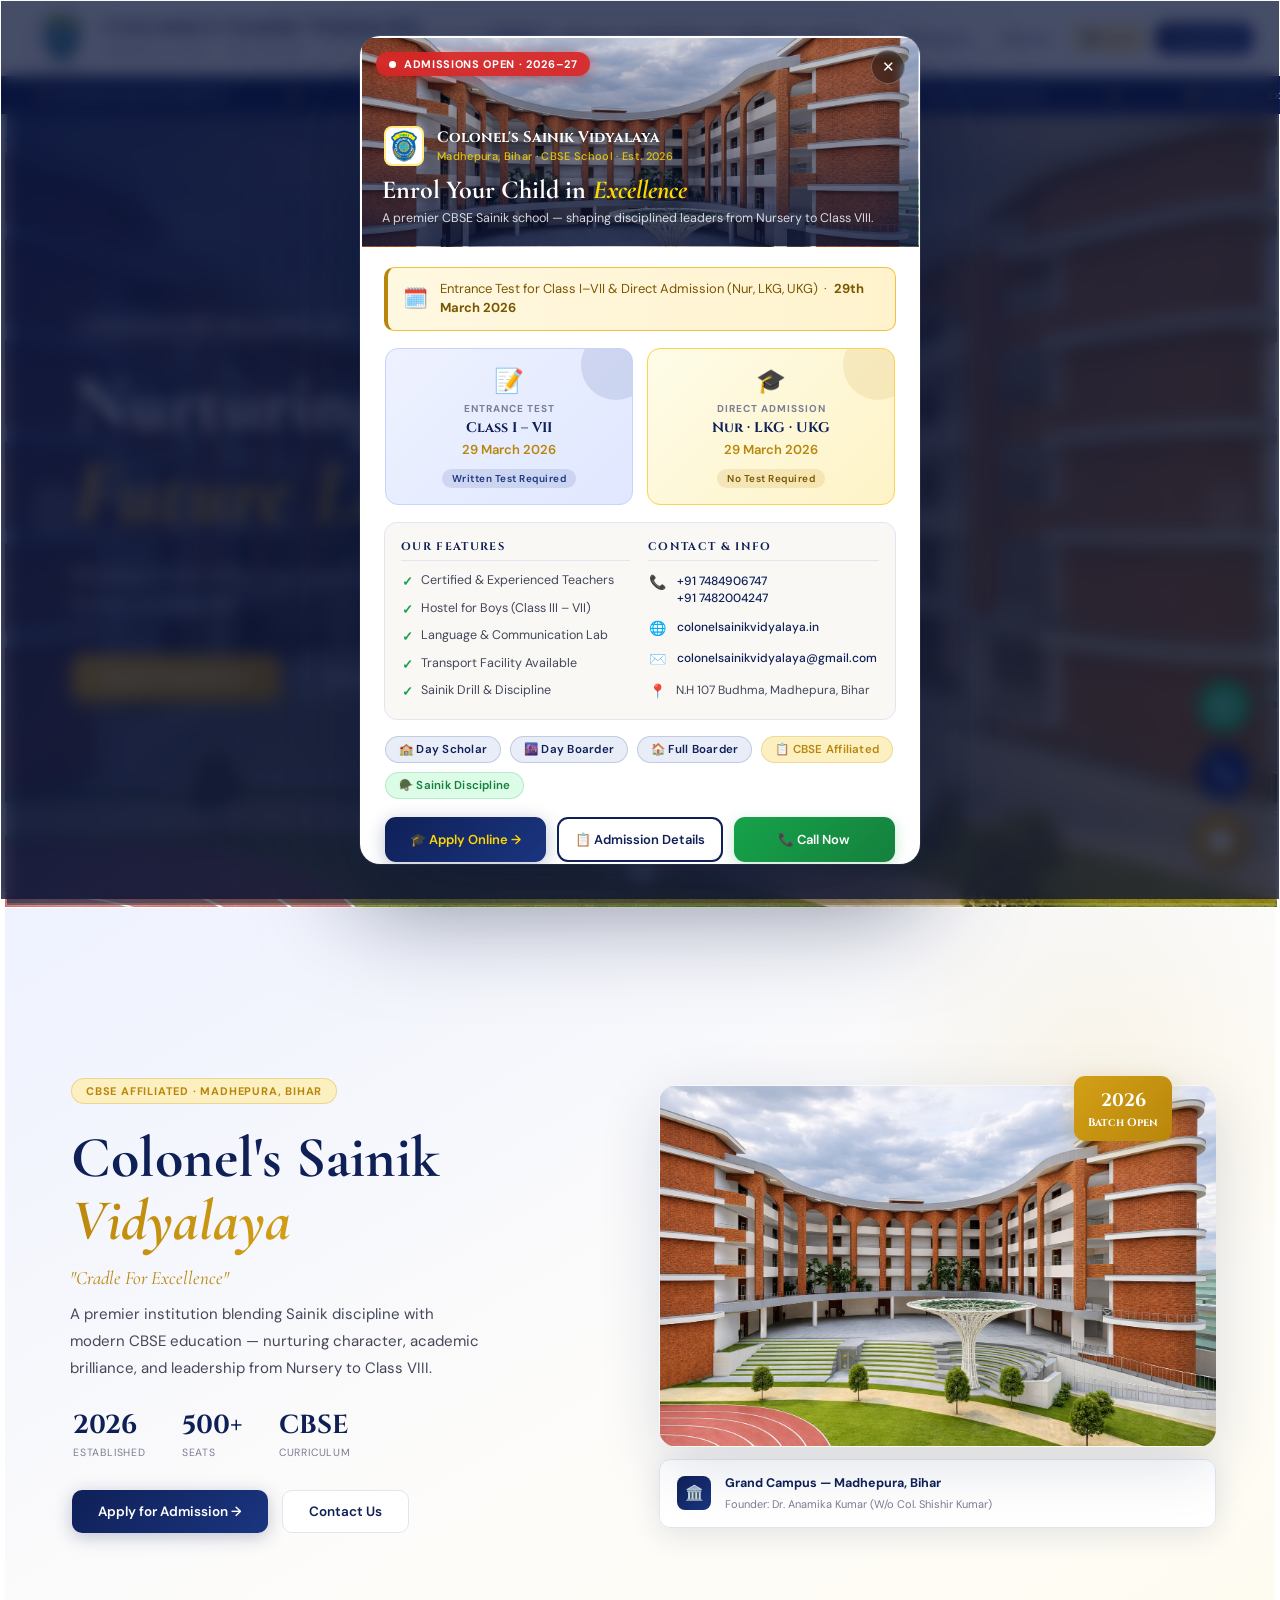
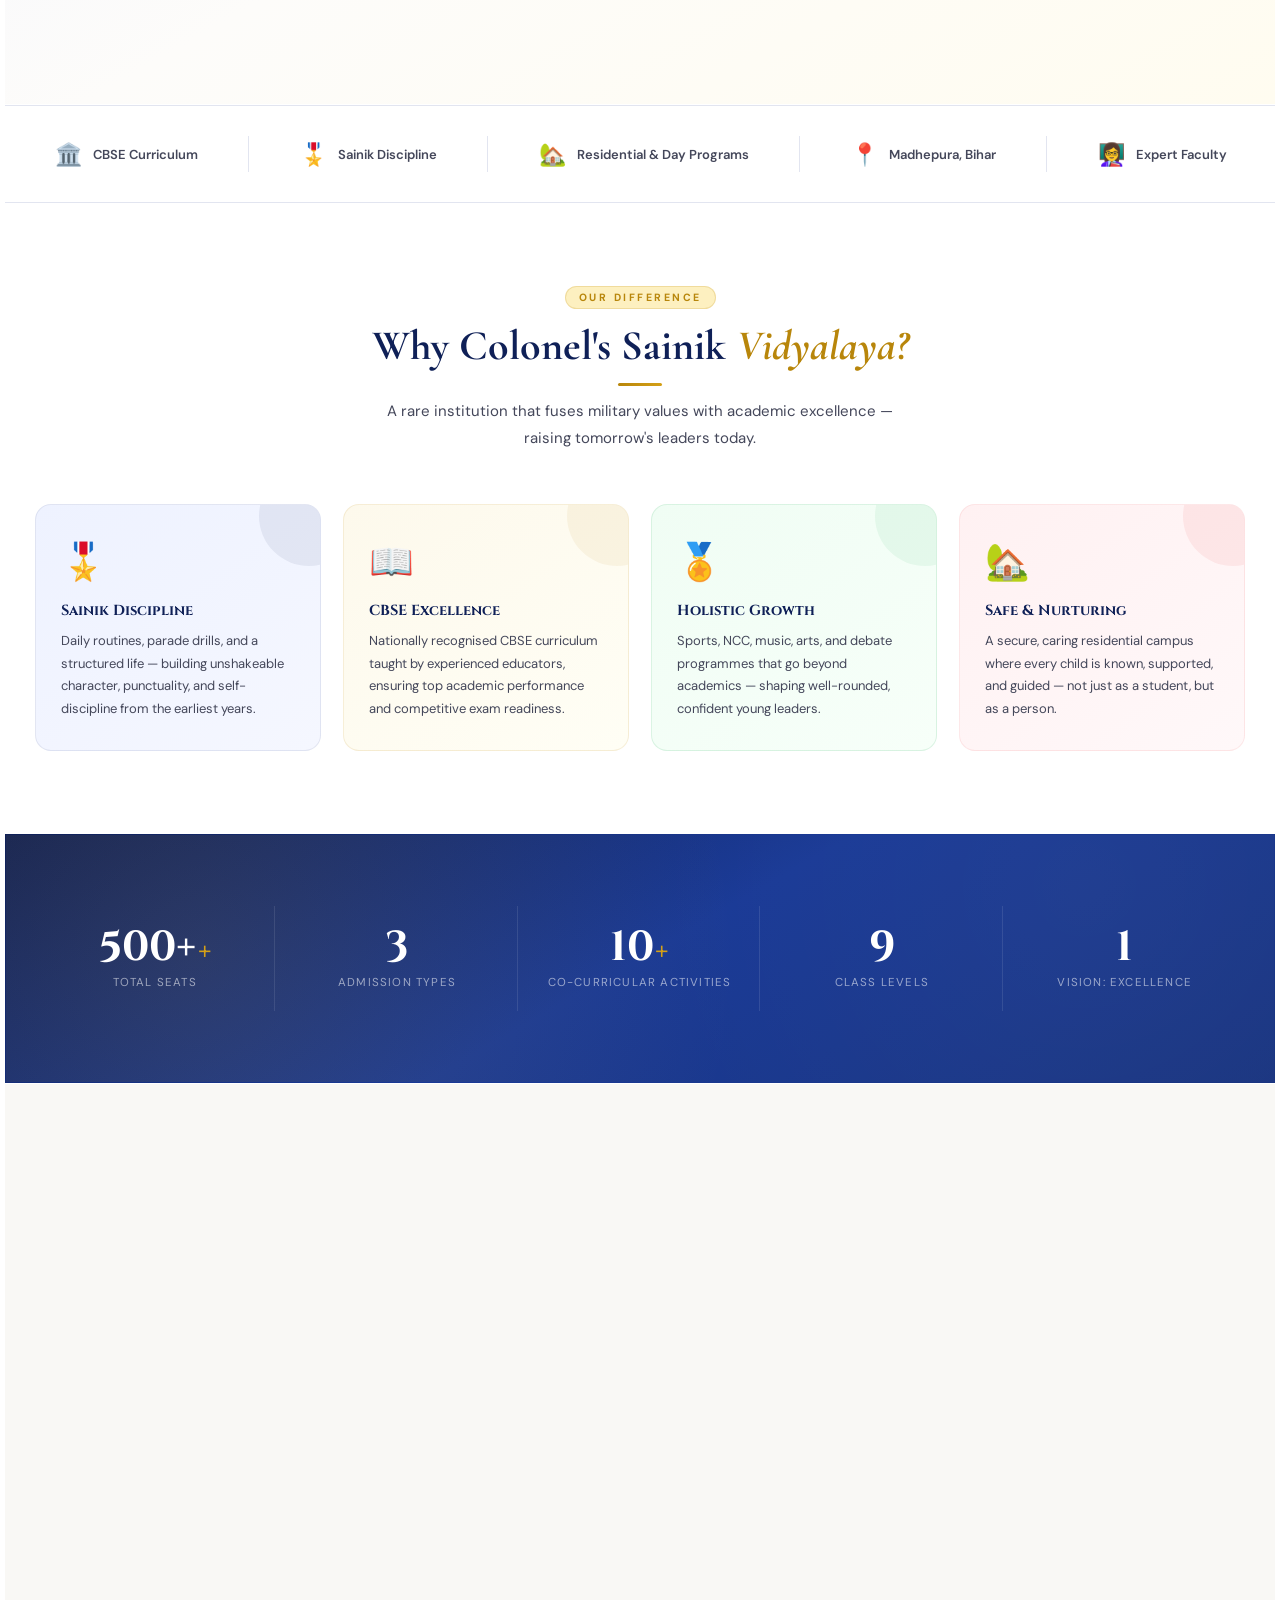
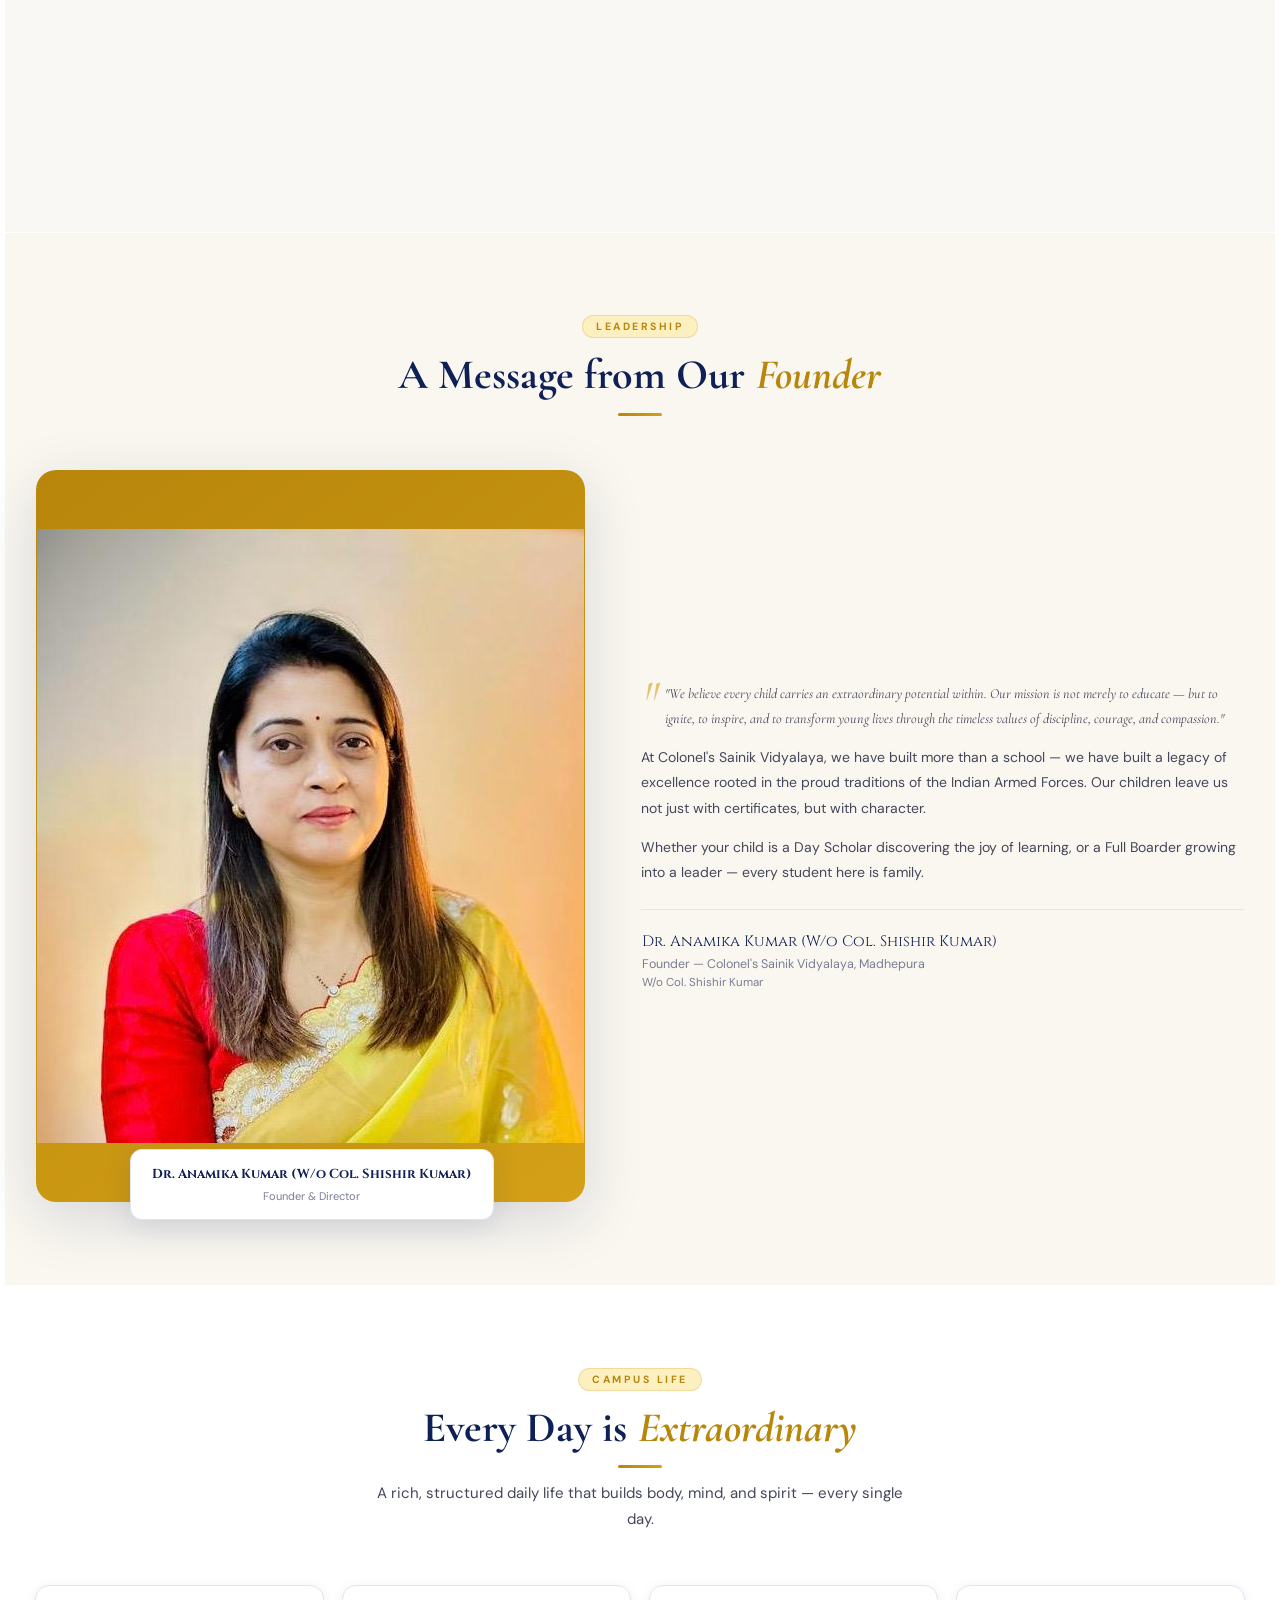
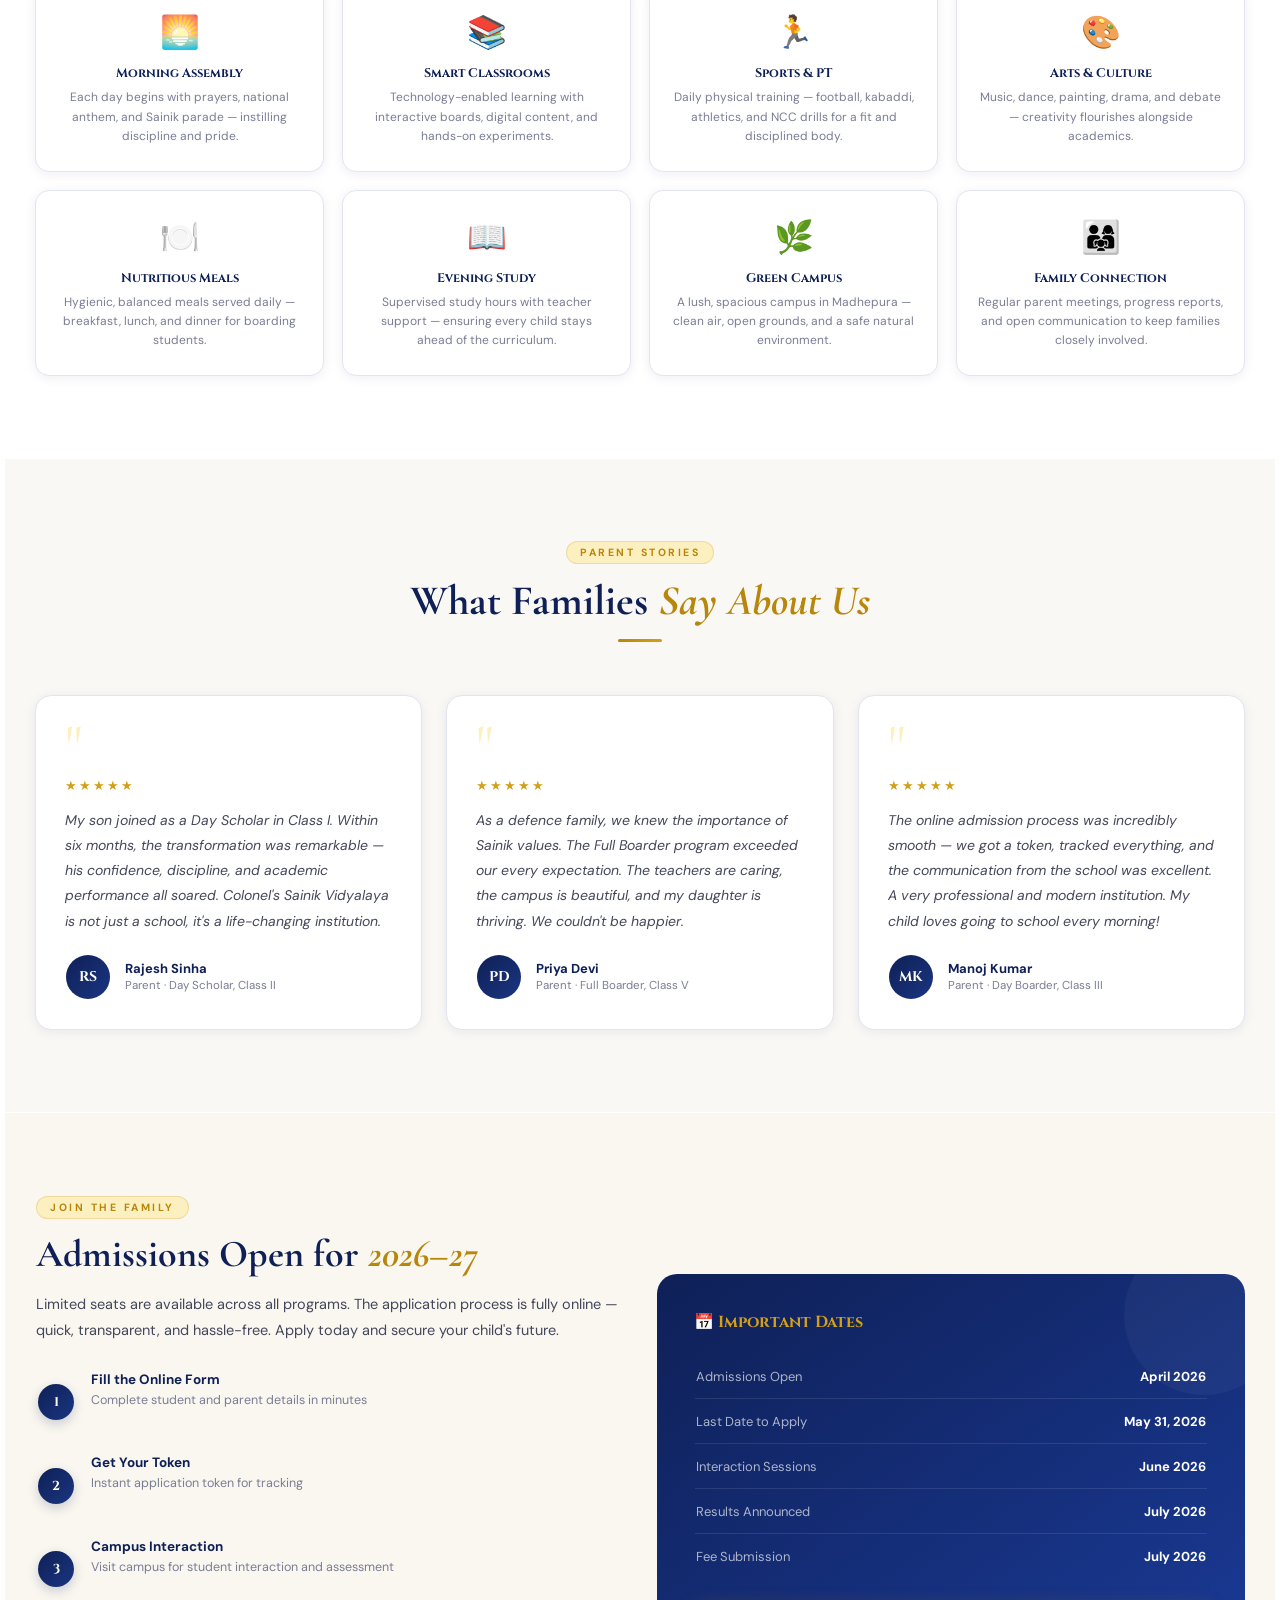
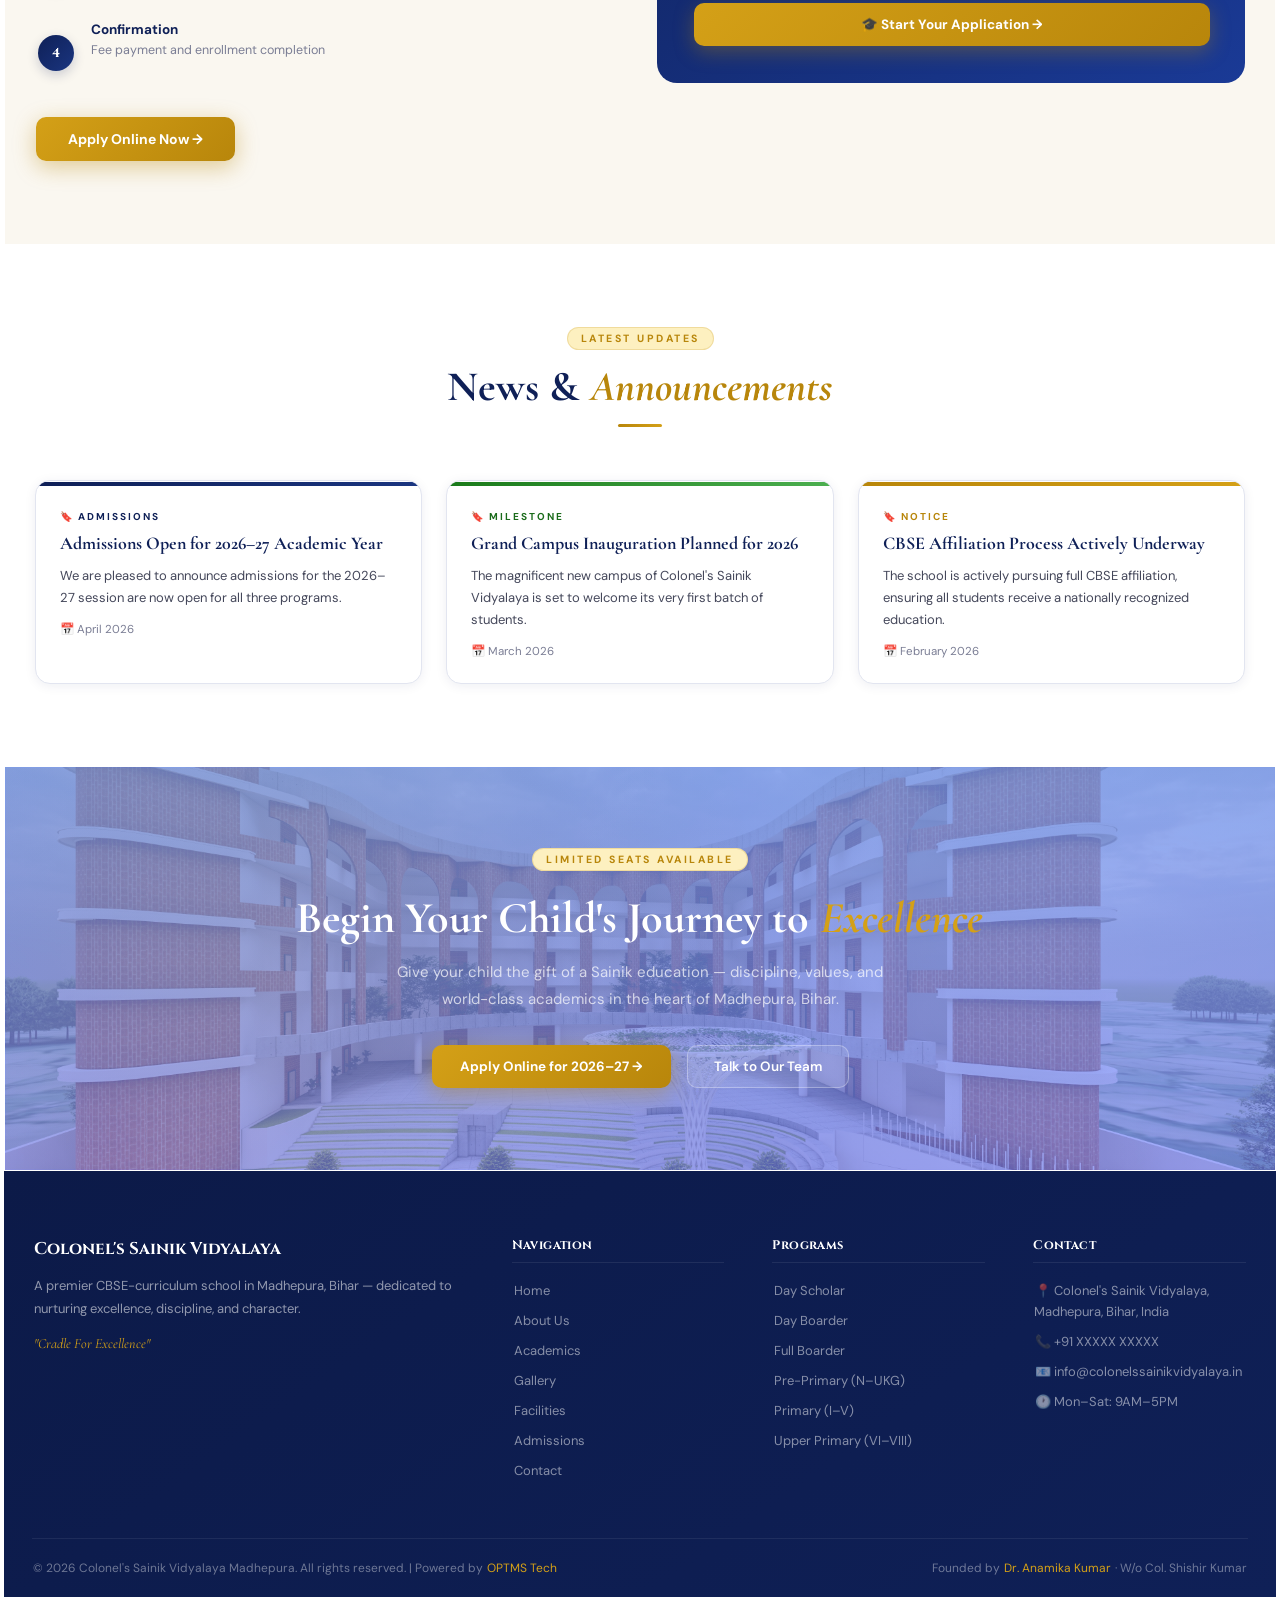
==== commit 4c42ee7b: "added modal" ====
--- a/index.html
+++ b/index.html
@@ -25,31 +25,6 @@
     href="https://fonts.googleapis.com/css2?family=Cormorant+Garamond:ital,wght@0,400;0,600;0,700;1,400&family=Cinzel:wght@400;600;700&family=DM+Sans:wght@300;400;500;600&display=swap"
     rel="stylesheet">
   <link rel="stylesheet" href="assets/css/main.css">
-
-  <!-- Admission Alert Modal Styles -->
-  <style>
-    @keyframes admModalIn {
-      to { opacity:1; transform:scale(1) translateY(0); }
-    }
-    @keyframes admBackdropIn {
-      from { opacity:0; }
-      to   { opacity:1; }
-    }
-    #adm-alert-overlay.open {
-      display: flex !important;
-      animation: admBackdropIn .3s ease forwards;
-    }
-    #adm-alert-card button:hover {
-      transform: translateY(-2px) !important;
-      opacity: .92;
-    }
-    #adm-dont-show { cursor:pointer; }
-    @media(max-width:540px){
-      #adm-alert-card { border-radius:16px !important; }
-      #adm-alert-card > div:nth-child(2) { padding:22px 20px 18px !important; }
-      #adm-alert-card > div:first-child  { padding:24px 20px 20px !important; }
-    }
-  </style>
 </head>
 
 <body>
@@ -66,186 +41,7 @@
     </div>
   </div>
 
-  <!-- ================================================================
-     ADMISSION ALERT MODAL
-     Shows once per session after page load + loader finish
-     ================================================================ -->
-<div id="adm-alert-overlay" aria-modal="true" role="dialog" aria-labelledby="adm-modal-title"
-  style="display:none;position:fixed;inset:0;z-index:8000;align-items:center;justify-content:center;padding:20px;">
-
-  <!-- Backdrop -->
-  <div id="adm-alert-backdrop"
-    onclick="closeAdmModal()"
-    style="position:absolute;inset:0;background:rgba(10,18,50,0.72);backdrop-filter:blur(4px);"></div>
-
-  <!-- Card -->
-  <div id="adm-alert-card" style="
-    position:relative;z-index:1;width:100%;max-width:520px;
-    background:#fff;border-radius:22px;overflow:hidden;
-    box-shadow:0 32px 80px rgba(10,18,50,0.35);
-    animation:admModalIn .45s cubic-bezier(.34,1.56,.64,1) forwards;
-    opacity:0;transform:scale(.88) translateY(24px);">
-
-    <!-- Top band — navy with gold compass watermark -->
-    <div style="
-      background:linear-gradient(135deg,#0f2057 0%,#1a3580 60%,#0f2057 100%);
-      padding:32px 32px 28px;text-align:center;position:relative;overflow:hidden;">
-
-      <!-- Decorative compass watermark -->
-      <svg style="position:absolute;top:-30px;right:-30px;width:180px;height:180px;opacity:.08;" viewBox="0 0 200 200" fill="none" xmlns="http://www.w3.org/2000/svg">
-        <circle cx="100" cy="100" r="95" stroke="#d4a017" stroke-width="1"/>
-        <circle cx="100" cy="100" r="75" stroke="#d4a017" stroke-width="0.7"/>
-        <circle cx="100" cy="100" r="50" stroke="#d4a017" stroke-width="0.7"/>
-        <line x1="100" y1="5" x2="100" y2="195" stroke="#d4a017" stroke-width="0.5"/>
-        <line x1="5" y1="100" x2="195" y2="100" stroke="#d4a017" stroke-width="0.5"/>
-        <line x1="33" y1="33" x2="167" y2="167" stroke="#d4a017" stroke-width="0.5"/>
-        <line x1="167" y1="33" x2="33" y2="167" stroke="#d4a017" stroke-width="0.5"/>
-        <polygon points="100,5 107,93 100,80 93,93" fill="#d4a017"/>
-        <polygon points="100,195 107,107 100,120 93,107" fill="#d4a017" opacity=".5"/>
-        <polygon points="5,100 93,107 80,100 93,93" fill="#d4a017" opacity=".5"/>
-        <polygon points="195,100 107,107 120,100 107,93" fill="#d4a017"/>
-      </svg>
-
-      <!-- Badge pill -->
-      <div style="
-        display:inline-flex;align-items:center;gap:6px;
-        background:rgba(212,160,23,0.18);border:1px solid rgba(212,160,23,0.45);
-        border-radius:100px;padding:5px 16px;
-        font-size:10.5px;font-weight:700;letter-spacing:2px;text-transform:uppercase;
-        color:#d4a017;margin-bottom:16px;">
-        🎖️ Admissions Now Open
-      </div>
-
-      <!-- School emblem circle -->
-      <div style="
-        width:64px;height:64px;border-radius:50%;
-        background:linear-gradient(135deg,#d4a017,#b8860b);
-        display:flex;align-items:center;justify-content:center;
-        margin:0 auto 16px;
-        box-shadow:0 6px 20px rgba(212,160,23,0.4);
-        font-family:'Cinzel',serif;font-size:18px;font-weight:700;color:#fff;">
-        CSV
-      </div>
-
-      <h2 id="adm-modal-title" style="
-        font-family:'Cinzel',serif;font-size:22px;font-weight:700;
-        color:#fff;margin-bottom:6px;line-height:1.2;">
-        Colonel's Sainik Vidyalaya
-      </h2>
-      <p style="font-family:'Cormorant Garamond',serif;font-style:italic;font-size:16px;color:rgba(212,160,23,0.9);margin:0;">
-        "Cradle For Excellence"
-      </p>
-    </div>
-
-    <!-- Body -->
-    <div style="padding:28px 32px 24px;text-align:center;">
-
-      <!-- Session pill -->
-      <div style="
-        display:inline-block;background:#e8edf8;border-radius:8px;
-        padding:8px 20px;margin-bottom:20px;">
-        <span style="font-size:11px;font-weight:700;text-transform:uppercase;letter-spacing:1.5px;color:#1a3580;">
-          Session
-        </span>
-        <span style="font-family:'Cinzel',serif;font-size:15px;font-weight:700;color:#0f2057;margin-left:8px;" id="adm-modal-session">
-          2026–27
-        </span>
-      </div>
-
-      <p style="font-size:15px;color:#44475a;line-height:1.75;margin-bottom:22px;">
-        Admissions are <strong style="color:#0f2057;">open</strong> for the
-        <strong style="color:#0f2057;" id="adm-modal-session2">2026–27</strong> session across
-        <strong style="color:#0f2057;">Day Scholar</strong>,
-        <strong style="color:#0f2057;">Day Boarder</strong> &amp;
-        <strong style="color:#0f2057;">Full Boarder</strong> programs.<br>
-        <span style="font-size:13.5px;color:#7a7d94;">Nursery to Class VIII · CBSE Curriculum</span>
-      </p>
-
-      <!-- Countdown + last date -->
-      <div style="
-        background:linear-gradient(135deg,#fdf0c0,#fdfcf0);
-        border:1.5px solid rgba(184,134,11,0.25);
-        border-radius:14px;padding:16px 20px;margin-bottom:22px;">
-        <div style="font-size:11px;font-weight:700;text-transform:uppercase;letter-spacing:1.5px;color:#b8860b;margin-bottom:10px;">
-          ⏳ Last Date to Apply
-        </div>
-        <div style="font-family:'Cinzel',serif;font-size:20px;font-weight:700;color:#0f2057;" id="adm-modal-lastdate">
-          May 31, 2026
-        </div>
-        <!-- Countdown -->
-        <div style="display:flex;justify-content:center;gap:16px;margin-top:12px;" id="adm-countdown">
-          <div style="text-align:center;">
-            <div style="font-family:'Cinzel',serif;font-size:24px;font-weight:700;color:#0f2057;line-height:1;" id="cd-days">--</div>
-            <div style="font-size:9.5px;text-transform:uppercase;letter-spacing:1.2px;color:#b8860b;margin-top:2px;">Days</div>
-          </div>
-          <div style="font-family:'Cinzel',serif;font-size:20px;color:rgba(184,134,11,0.4);line-height:1.2;">:</div>
-          <div style="text-align:center;">
-            <div style="font-family:'Cinzel',serif;font-size:24px;font-weight:700;color:#0f2057;line-height:1;" id="cd-hrs">--</div>
-            <div style="font-size:9.5px;text-transform:uppercase;letter-spacing:1.2px;color:#b8860b;margin-top:2px;">Hrs</div>
-          </div>
-          <div style="font-family:'Cinzel',serif;font-size:20px;color:rgba(184,134,11,0.4);line-height:1.2;">:</div>
-          <div style="text-align:center;">
-            <div style="font-family:'Cinzel',serif;font-size:24px;font-weight:700;color:#0f2057;line-height:1;" id="cd-min">--</div>
-            <div style="font-size:9.5px;text-transform:uppercase;letter-spacing:1.2px;color:#b8860b;margin-top:2px;">Min</div>
-          </div>
-          <div style="font-family:'Cinzel',serif;font-size:20px;color:rgba(184,134,11,0.4);line-height:1.2;">:</div>
-          <div style="text-align:center;">
-            <div style="font-family:'Cinzel',serif;font-size:24px;font-weight:700;color:#0f2057;line-height:1;" id="cd-sec">--</div>
-            <div style="font-size:9.5px;text-transform:uppercase;letter-spacing:1.2px;color:#b8860b;margin-top:2px;">Sec</div>
-          </div>
-        </div>
-      </div>
-
-      <!-- CTA Buttons -->
-      <div style="display:flex;gap:12px;flex-wrap:wrap;">
-        <button onclick="closeAdmModal();goPage('apply')" style="
-          flex:1;min-width:140px;padding:13px 20px;border-radius:11px;
-          background:linear-gradient(135deg,#0f2057,#1a3580);
-          color:#fff;font-size:13.5px;font-weight:700;border:none;cursor:pointer;
-          font-family:'DM Sans',sans-serif;
-          box-shadow:0 4px 18px rgba(15,32,87,0.28);
-          transition:transform .2s,box-shadow .2s;">
-          🎓 Apply Now
-        </button>
-        <button onclick="closeAdmModal();goPage('admissions')" style="
-          flex:1;min-width:140px;padding:13px 20px;border-radius:11px;
-          background:linear-gradient(135deg,#d4a017,#b8860b);
-          color:#fff;font-size:13.5px;font-weight:700;border:none;cursor:pointer;
-          font-family:'DM Sans',sans-serif;
-          box-shadow:0 4px 18px rgba(184,134,11,0.28);
-          transition:transform .2s,box-shadow .2s;">
-          📋 Learn More
-        </button>
-      </div>
-
-      <!-- Dismiss -->
-      <button onclick="closeAdmModal()" style="
-        display:block;width:100%;margin-top:14px;
-        background:none;border:none;color:#7a7d94;
-        font-size:12.5px;cursor:pointer;font-family:'DM Sans',sans-serif;
-        transition:color .2s;padding:6px;">
-        Maybe later — I'll explore the site first
-      </button>
-
-      <!-- Don't show again -->
-      <label style="display:flex;align-items:center;justify-content:center;gap:7px;margin-top:8px;cursor:pointer;">
-        <input type="checkbox" id="adm-dont-show" style="width:14px;height:14px;accent-color:#0f2057;">
-        <span style="font-size:11.5px;color:#7a7d94;">Don't show this again</span>
-      </label>
-    </div>
-
-    <!-- Close X -->
-    <button onclick="closeAdmModal()" aria-label="Close" style="
-      position:absolute;top:14px;right:16px;
-      background:rgba(255,255,255,0.15);border:none;
-      width:30px;height:30px;border-radius:50%;
-      color:#fff;font-size:16px;cursor:pointer;
-      display:flex;align-items:center;justify-content:center;
-      transition:background .2s;z-index:10;">✕</button>
-  </div>
-</div>
-
-<!-- TOAST -->
+  <!-- TOAST -->
   <div class="toast" id="toast">✅ <span id="toast-msg">Saved successfully!</span></div>
 
   <!-- LIGHTBOX -->
@@ -1099,13 +895,13 @@
         <!-- Background slides -->
         <div class="gal-hero-slides" id="gal-hero-slides">
           <div class="gal-hero-slide active"
-            style="background:linear-gradient(145deg,#3b1a08 0%,#7a3010 45%,#c45c10 100%);">
+            style="background:linear-gradient(120deg,#dde4f5 0%,#eaeef8 20%,#f5f4f0 50%,#faf5e4 75%,#fdf6d8 100%);">
             <div class="gal-hero-slide-img" style="background-image:url('/assets/images/school_image.png')"></div>
           </div>
-          <div class="gal-hero-slide" style="background:linear-gradient(145deg,#5c2008 0%,#3b1a08 55%,#8a4010 100%);">
+          <div class="gal-hero-slide" style="background:linear-gradient(120deg,#e2e8f8 0%,#edf0f7 25%,#f8f5ee 55%,#fdf3d4 100%);">
             <div class="gal-hero-slide-img" style="background-image:url('/assets/images/school_image_1.jpeg')"></div>
           </div>
-          <div class="gal-hero-slide" style="background:linear-gradient(145deg,#c45c10 0%,#7a3010 50%,#3b1a08 100%);">
+          <div class="gal-hero-slide" style="background:linear-gradient(120deg,#d8e2f4 0%,#eceef8 30%,#f7f4ec 60%,#fef5d6 100%);">
             <div class="gal-hero-slide-img" style="background-image:url('/assets/images/school_image.png')"></div>
           </div>
         </div>
@@ -1744,6 +1540,825 @@
     </div>
   </div>
 
+
+  <!-- ============================================================
+       ADMISSION ALERT MODAL — Colonel's Sainik Vidyalaya
+       PASTE THIS BLOCK just before </body> in index.html
+       (above the <script src="assets/js/main.js"> line)
+       ============================================================ -->
+  
+  <!-- OVERLAY -->
+  <div id="adm-modal-overlay" aria-modal="true" role="dialog" aria-label="Admission Alert">
+  
+    <div id="adm-modal-box">
+  
+      <!-- ── CLOSE BUTTON ── -->
+      <button id="adm-close-btn" onclick="closeAdmModal()" aria-label="Close">✕</button>
+  
+      <!-- ── HERO IMAGE SECTION ── -->
+      <div id="adm-hero">
+        <img src="assets/images/school_image.png" alt="Colonel's Sainik Vidyalaya Campus" id="adm-hero-img">
+        <div id="adm-hero-overlay"></div>
+  
+        <!-- Live badge -->
+        <div id="adm-live-badge">
+          <span id="adm-live-dot"></span>
+          Admissions Open · 2026–27
+        </div>
+  
+        <!-- Hero text on image -->
+        <div id="adm-hero-text">
+          <div id="adm-school-row">
+            <img src="assets/images/logo.png" alt="Logo" id="adm-logo">
+            <div>
+              <div id="adm-school-name">Colonel's Sainik Vidyalaya</div>
+              <div id="adm-school-sub">Madhepura, Bihar · CBSE School · Est. 2026</div>
+            </div>
+          </div>
+          <h2 id="adm-headline">Enrol Your Child in <em>Excellence</em></h2>
+          <p id="adm-subline">A premier CBSE Sainik school — shaping disciplined leaders from Nursery to Class VIII.</p>
+        </div>
+      </div>
+  
+      <!-- ── BODY ── -->
+      <div id="adm-body">
+  
+        <!-- Alert bar -->
+        <div id="adm-alert-bar">
+          <span id="adm-alert-icon">🗓️</span>
+          <span>Entrance Test for Class I–VII &amp; Direct Admission (Nur, LKG, UKG) &nbsp;·&nbsp; <strong>29th March
+              2026</strong></span>
+        </div>
+  
+        <!-- Admission type cards -->
+        <div id="adm-cards">
+  
+          <div class="adm-card adm-card-blue">
+            <div class="adm-card-icon">📝</div>
+            <div class="adm-card-label">Entrance Test</div>
+            <div class="adm-card-class">Class I – VII</div>
+            <div class="adm-card-date">29 March 2026</div>
+            <div class="adm-card-tag">Written Test Required</div>
+          </div>
+  
+          <div class="adm-card adm-card-gold">
+            <div class="adm-card-icon">🎓</div>
+            <div class="adm-card-label">Direct Admission</div>
+            <div class="adm-card-class">Nur · LKG · UKG</div>
+            <div class="adm-card-date">29 March 2026</div>
+            <div class="adm-card-tag">No Test Required</div>
+          </div>
+  
+        </div>
+  
+        <!-- Features + Contact side-by-side -->
+        <div id="adm-info-row">
+  
+          <!-- Features -->
+          <div id="adm-features">
+            <div class="adm-section-title">Our Features</div>
+            <ul id="adm-feat-list">
+              <li><span class="adm-tick">✓</span> Certified &amp; Experienced Teachers</li>
+              <li><span class="adm-tick">✓</span> Hostel for Boys (Class III – VII)</li>
+              <li><span class="adm-tick">✓</span> Language &amp; Communication Lab</li>
+              <li><span class="adm-tick">✓</span> Transport Facility Available</li>
+              <li><span class="adm-tick">✓</span> Sainik Drill &amp; Discipline</li>
+            </ul>
+          </div>
+  
+          <!-- Contact -->
+          <div id="adm-contact">
+            <div class="adm-section-title">Contact &amp; Info</div>
+            <ul id="adm-contact-list">
+              <li>
+                <span class="adm-contact-ico">📞</span>
+                <span>
+                  <a href="tel:+917484906747">+91 7484906747</a><br>
+                  <a href="tel:+917482004247">+91 7482004247</a>
+                </span>
+              </li>
+              <li>
+                <span class="adm-contact-ico">🌐</span>
+                <span><a href="https://colonelsainikvidyalaya.in" target="_blank">colonelsainikvidyalaya.in</a></span>
+              </li>
+              <li>
+                <span class="adm-contact-ico">✉️</span>
+                <span><a href="mailto:colonelsainikvidyalaya@gmail.com">colonelsainikvidyalaya@gmail.com</a></span>
+              </li>
+              <li>
+                <span class="adm-contact-ico">📍</span>
+                <span>N.H 107 Budhma, Madhepura, Bihar</span>
+              </li>
+            </ul>
+          </div>
+  
+        </div>
+  
+        <!-- Program chips -->
+        <div id="adm-chips">
+          <span class="adm-chip adm-chip-navy">🏫 Day Scholar</span>
+          <span class="adm-chip adm-chip-navy">🌆 Day Boarder</span>
+          <span class="adm-chip adm-chip-navy">🏠 Full Boarder</span>
+          <span class="adm-chip adm-chip-gold">📋 CBSE Affiliated</span>
+          <span class="adm-chip adm-chip-green">🪖 Sainik Discipline</span>
+        </div>
+  
+        <!-- CTA buttons -->
+        <div id="adm-cta-row">
+          <button class="adm-btn adm-btn-primary" onclick="goPage('apply');closeAdmModal();">
+            🎓 Apply Online →
+          </button>
+          <button class="adm-btn adm-btn-outline" onclick="goPage('admissions');closeAdmModal();">
+            📋 Admission Details
+          </button>
+          <a class="adm-btn adm-btn-call" href="tel:+917484906747">
+            📞 Call Now
+          </a>
+        </div>
+  
+        <!-- Footer row -->
+        <div id="adm-footer-row">
+          <label id="adm-no-show-label">
+            <input type="checkbox" id="adm-no-show"> Don't show again this session
+          </label>
+          <span id="adm-session-tag">Academic Year 2026–27</span>
+        </div>
+  
+      </div>
+    </div>
+  </div>
+  
+  <!-- ============================================================
+       STYLES — add to main.css OR keep here in a <style> block
+       ============================================================ -->
+  <style>
+    /* ── Overlay ── */
+    #adm-modal-overlay {
+      display: none;
+      position: fixed;
+      inset: 0;
+      z-index: 99999;
+      background: rgba(8, 18, 52, 0.75);
+      backdrop-filter: blur(8px);
+      -webkit-backdrop-filter: blur(8px);
+      align-items: center;
+      justify-content: center;
+      padding: 16px;
+      animation: adm-fade-in 0.35s ease;
+    }
+  
+    #adm-modal-overlay.adm-show {
+      display: flex;
+    }
+  
+    /* ── Modal box ── */
+    #adm-modal-box {
+      background: #fff;
+      border-radius: 20px;
+      max-width: 560px;
+      width: 100%;
+      overflow: hidden;
+      box-shadow: 0 40px 100px rgba(8, 18, 52, 0.5), 0 0 0 1px rgba(255, 255, 255, 0.08);
+      animation: adm-slide-up 0.42s cubic-bezier(0.22, 1, 0.36, 1);
+      position: relative;
+      max-height: 92vh;
+      overflow-y: auto;
+      scrollbar-width: thin;
+      scrollbar-color: var(--gold-mid) transparent;
+    }
+  
+    /* ── Close button ── */
+    #adm-close-btn {
+      position: absolute;
+      top: 13px;
+      right: 14px;
+      z-index: 10;
+      background: rgba(0, 0, 0, 0.38);
+      border: 1.5px solid rgba(255, 255, 255, 0.25);
+      color: #fff;
+      border-radius: 50%;
+      width: 34px;
+      height: 34px;
+      font-size: 15px;
+      cursor: pointer;
+      display: flex;
+      align-items: center;
+      justify-content: center;
+      transition: background 0.2s, transform 0.2s;
+      backdrop-filter: blur(4px);
+    }
+  
+    #adm-close-btn:hover {
+      background: rgba(220, 38, 38, 0.75);
+      transform: rotate(90deg);
+    }
+  
+    /* ── Hero image section ── */
+    #adm-hero {
+      position: relative;
+      height: 210px;
+      overflow: hidden;
+      flex-shrink: 0;
+    }
+  
+    #adm-hero-img {
+      width: 100%;
+      height: 100%;
+      object-fit: cover;
+      object-position: center 30%;
+      display: block;
+      transition: transform 6s ease;
+    }
+  
+    #adm-modal-box:hover #adm-hero-img {
+      transform: scale(1.04);
+    }
+  
+    #adm-hero-overlay {
+      position: absolute;
+      inset: 0;
+      background: linear-gradient(to bottom,
+          rgba(8, 18, 52, 0.15) 0%,
+          rgba(8, 18, 52, 0.35) 40%,
+          rgba(8, 18, 52, 0.82) 100%);
+    }
+  
+    /* ── Live badge ── */
+    #adm-live-badge {
+      position: absolute;
+      top: 14px;
+      left: 14px;
+      display: flex;
+      align-items: center;
+      gap: 7px;
+      background: rgba(220, 38, 38, 0.92);
+      color: #fff;
+      font-family: 'DM Sans', sans-serif;
+      font-size: 11px;
+      font-weight: 700;
+      letter-spacing: 0.06em;
+      text-transform: uppercase;
+      padding: 5px 12px;
+      border-radius: 20px;
+      backdrop-filter: blur(4px);
+      box-shadow: 0 2px 12px rgba(220, 38, 38, 0.4);
+    }
+  
+    #adm-live-dot {
+      width: 7px;
+      height: 7px;
+      background: #fff;
+      border-radius: 50%;
+      animation: adm-pulse-dot 1.4s ease-in-out infinite;
+      flex-shrink: 0;
+    }
+  
+    @keyframes adm-pulse-dot {
+  
+      0%,
+      100% {
+        opacity: 1;
+        transform: scale(1);
+      }
+  
+      50% {
+        opacity: 0.4;
+        transform: scale(0.7);
+      }
+    }
+  
+    /* ── Hero text ── */
+    #adm-hero-text {
+      position: absolute;
+      bottom: 0;
+      left: 0;
+      right: 0;
+      padding: 16px 20px 18px;
+    }
+  
+    #adm-school-row {
+      display: flex;
+      align-items: center;
+      gap: 10px;
+      margin-bottom: 8px;
+    }
+  
+    #adm-logo {
+      width: 40px;
+      height: 40px;
+      border-radius: 8px;
+      border: 2px solid rgba(255, 215, 0, 0.5);
+      object-fit: contain;
+      background: #fff;
+      flex-shrink: 0;
+    }
+  
+    #adm-school-name {
+      font-family: 'Cinzel', serif;
+      font-size: 15px;
+      font-weight: 700;
+      color: #fff;
+      line-height: 1.2;
+      text-shadow: 0 1px 4px rgba(0, 0, 0, 0.4);
+    }
+  
+    #adm-school-sub {
+      font-family: 'DM Sans', sans-serif;
+      font-size: 11px;
+      color: rgba(255, 215, 0, 0.85);
+      font-weight: 500;
+      letter-spacing: 0.03em;
+      margin-top: 2px;
+    }
+  
+    #adm-headline {
+      font-family: 'Cormorant Garamond', serif;
+      font-size: 26px;
+      font-weight: 700;
+      color: #fff;
+      line-height: 1.15;
+      margin: 0 0 4px;
+      text-shadow: 0 2px 8px rgba(0, 0, 0, 0.35);
+    }
+  
+    #adm-headline em {
+      color: #ffd700;
+      font-style: italic;
+    }
+  
+    #adm-subline {
+      font-family: 'DM Sans', sans-serif;
+      font-size: 12.5px;
+      color: rgba(255, 255, 255, 0.82);
+      margin: 0;
+      line-height: 1.5;
+    }
+  
+    /* ── Body ── */
+    #adm-body {
+      padding: 18px 22px 20px;
+    }
+  
+    /* ── Alert bar ── */
+    #adm-alert-bar {
+      display: flex;
+      align-items: center;
+      gap: 10px;
+      background: linear-gradient(90deg, #fff8e1, #fff3cd);
+      border: 1.5px solid #f0c040;
+      border-left: 4px solid #b8860b;
+      border-radius: 10px;
+      padding: 11px 14px;
+      font-family: 'DM Sans', sans-serif;
+      font-size: 13px;
+      color: #7a5800;
+      margin-bottom: 16px;
+      line-height: 1.45;
+    }
+  
+    #adm-alert-icon {
+      font-size: 20px;
+      flex-shrink: 0;
+    }
+  
+    /* ── Admission cards ── */
+    #adm-cards {
+      display: grid;
+      grid-template-columns: 1fr 1fr;
+      gap: 12px;
+      margin-bottom: 16px;
+    }
+  
+    .adm-card {
+      border-radius: 13px;
+      padding: 15px 14px;
+      text-align: center;
+      position: relative;
+      overflow: hidden;
+    }
+  
+    .adm-card::before {
+      content: '';
+      position: absolute;
+      top: -20px;
+      right: -20px;
+      width: 70px;
+      height: 70px;
+      border-radius: 50%;
+      opacity: 0.12;
+    }
+  
+    .adm-card-blue {
+      background: linear-gradient(135deg, #eef2ff 0%, #e0e7ff 100%);
+      border: 1.5px solid #c7d2fe;
+    }
+  
+    .adm-card-blue::before {
+      background: #1a3580;
+    }
+  
+    .adm-card-gold {
+      background: linear-gradient(135deg, #fefce8 0%, #fef3c7 100%);
+      border: 1.5px solid #fcd34d;
+    }
+  
+    .adm-card-gold::before {
+      background: #b8860b;
+    }
+  
+    .adm-card-icon {
+      font-size: 24px;
+      margin-bottom: 6px;
+    }
+  
+    .adm-card-label {
+      font-family: 'DM Sans', sans-serif;
+      font-size: 10px;
+      font-weight: 700;
+      letter-spacing: 0.1em;
+      text-transform: uppercase;
+      color: var(--light);
+      margin-bottom: 4px;
+    }
+  
+    .adm-card-class {
+      font-family: 'Cinzel', serif;
+      font-size: 14px;
+      font-weight: 700;
+      color: var(--navy);
+      margin-bottom: 5px;
+      line-height: 1.25;
+    }
+  
+    .adm-card-date {
+      font-family: 'DM Sans', sans-serif;
+      font-size: 13px;
+      font-weight: 600;
+      color: #b8860b;
+      margin-bottom: 8px;
+    }
+  
+    .adm-card-tag {
+      display: inline-block;
+      font-family: 'DM Sans', sans-serif;
+      font-size: 10px;
+      font-weight: 600;
+      letter-spacing: 0.05em;
+      padding: 3px 10px;
+      border-radius: 20px;
+    }
+  
+    .adm-card-blue .adm-card-tag {
+      background: rgba(26, 53, 128, 0.12);
+      color: #1a3580;
+    }
+  
+    .adm-card-gold .adm-card-tag {
+      background: rgba(184, 134, 11, 0.15);
+      color: #7a5800;
+    }
+  
+    /* ── Info row ── */
+    #adm-info-row {
+      display: grid;
+      grid-template-columns: 1fr 1fr;
+      gap: 14px;
+      margin-bottom: 15px;
+      background: var(--off);
+      border-radius: 13px;
+      padding: 14px;
+      border: 1px solid var(--border);
+    }
+  
+    .adm-section-title {
+      font-family: 'Cinzel', serif;
+      font-size: 11px;
+      font-weight: 700;
+      letter-spacing: 0.12em;
+      text-transform: uppercase;
+      color: var(--navy);
+      margin-bottom: 10px;
+      padding-bottom: 6px;
+      border-bottom: 1.5px solid var(--border);
+    }
+  
+    /* Features */
+    #adm-feat-list {
+      list-style: none;
+      margin: 0;
+      padding: 0;
+      display: flex;
+      flex-direction: column;
+      gap: 6px;
+    }
+  
+    #adm-feat-list li {
+      font-family: 'DM Sans', sans-serif;
+      font-size: 12.5px;
+      color: var(--mid);
+      display: flex;
+      align-items: flex-start;
+      gap: 7px;
+      line-height: 1.35;
+    }
+  
+    .adm-tick {
+      color: #16a34a;
+      font-weight: 700;
+      font-size: 13px;
+      flex-shrink: 0;
+      margin-top: 1px;
+    }
+  
+    /* Contact */
+    #adm-contact-list {
+      list-style: none;
+      margin: 0;
+      padding: 0;
+      display: flex;
+      flex-direction: column;
+      gap: 8px;
+    }
+  
+    #adm-contact-list li {
+      display: flex;
+      align-items: flex-start;
+      gap: 8px;
+      font-family: 'DM Sans', sans-serif;
+      font-size: 12px;
+      color: var(--mid);
+      line-height: 1.4;
+    }
+  
+    .adm-contact-ico {
+      font-size: 14px;
+      flex-shrink: 0;
+      margin-top: 1px;
+    }
+  
+    #adm-contact-list a {
+      color: var(--navy);
+      text-decoration: none;
+      font-weight: 500;
+      transition: color 0.15s;
+    }
+  
+    #adm-contact-list a:hover {
+      color: var(--gold);
+    }
+  
+    /* ── Program chips ── */
+    #adm-chips {
+      display: flex;
+      flex-wrap: wrap;
+      gap: 7px;
+      margin-bottom: 16px;
+    }
+  
+    .adm-chip {
+      font-family: 'DM Sans', sans-serif;
+      font-size: 11.5px;
+      font-weight: 600;
+      padding: 5px 13px;
+      border-radius: 20px;
+      letter-spacing: 0.02em;
+    }
+  
+    .adm-chip-navy {
+      background: var(--navy-light);
+      color: var(--navy);
+      border: 1px solid rgba(26, 53, 128, 0.18);
+    }
+  
+    .adm-chip-gold {
+      background: var(--gold-light);
+      color: var(--gold);
+      border: 1px solid rgba(184, 134, 11, 0.22);
+    }
+  
+    .adm-chip-green {
+      background: #dcfce7;
+      color: #15803d;
+      border: 1px solid rgba(22, 163, 74, 0.2);
+    }
+  
+    /* ── CTA buttons ── */
+    #adm-cta-row {
+      display: flex;
+      gap: 9px;
+      flex-wrap: wrap;
+      margin-bottom: 14px;
+    }
+  
+    .adm-btn {
+      flex: 1;
+      min-width: 120px;
+      border: none;
+      border-radius: 11px;
+      padding: 12px 14px;
+      font-family: 'DM Sans', sans-serif;
+      font-size: 13px;
+      font-weight: 600;
+      cursor: pointer;
+      text-align: center;
+      text-decoration: none;
+      display: inline-flex;
+      align-items: center;
+      justify-content: center;
+      gap: 5px;
+      transition: transform 0.15s, box-shadow 0.15s, background 0.2s;
+    }
+  
+    .adm-btn:hover {
+      transform: translateY(-2px);
+    }
+  
+    .adm-btn-primary {
+      background: linear-gradient(135deg, var(--navy), var(--navy-mid));
+      color: #ffd700;
+      box-shadow: 0 4px 18px rgba(15, 32, 87, 0.28);
+    }
+  
+    .adm-btn-primary:hover {
+      box-shadow: 0 8px 28px rgba(15, 32, 87, 0.38);
+    }
+  
+    .adm-btn-outline {
+      background: #fff;
+      color: var(--navy);
+      border: 2px solid var(--navy);
+    }
+  
+    .adm-btn-outline:hover {
+      background: var(--navy);
+      color: #ffd700;
+    }
+  
+    .adm-btn-call {
+      background: linear-gradient(135deg, #16a34a, #15803d);
+      color: #fff;
+      box-shadow: 0 4px 14px rgba(22, 163, 74, 0.25);
+    }
+  
+    .adm-btn-call:hover {
+      box-shadow: 0 8px 24px rgba(22, 163, 74, 0.38);
+    }
+  
+    /* ── Footer row ── */
+    #adm-footer-row {
+      display: flex;
+      align-items: center;
+      justify-content: space-between;
+      flex-wrap: wrap;
+      gap: 8px;
+    }
+  
+    #adm-no-show-label {
+      font-family: 'DM Sans', sans-serif;
+      font-size: 12px;
+      color: var(--light);
+      cursor: pointer;
+      display: flex;
+      align-items: center;
+      gap: 6px;
+      user-select: none;
+    }
+  
+    #adm-no-show-label input {
+      accent-color: var(--navy);
+      cursor: pointer;
+    }
+  
+    #adm-session-tag {
+      font-family: 'DM Sans', sans-serif;
+      font-size: 11px;
+      color: var(--light);
+      background: var(--navy-light);
+      border-radius: 20px;
+      padding: 4px 11px;
+      font-weight: 500;
+    }
+  
+    /* ── Animations ── */
+    @keyframes adm-fade-in {
+      from {
+        opacity: 0;
+      }
+  
+      to {
+        opacity: 1;
+      }
+    }
+  
+    @keyframes adm-slide-up {
+      from {
+        opacity: 0;
+        transform: translateY(44px) scale(0.96);
+      }
+  
+      to {
+        opacity: 1;
+        transform: translateY(0) scale(1);
+      }
+    }
+  
+    /* ── Mobile responsive ── */
+    @media (max-width: 520px) {
+      #adm-hero {
+        height: 175px;
+      }
+  
+      #adm-headline {
+        font-size: 21px;
+      }
+  
+      #adm-subline {
+        display: none;
+      }
+  
+      #adm-cards {
+        grid-template-columns: 1fr 1fr;
+        gap: 8px;
+      }
+  
+      #adm-info-row {
+        grid-template-columns: 1fr;
+        gap: 10px;
+      }
+  
+      #adm-cta-row {
+        flex-direction: column;
+      }
+  
+      .adm-btn {
+        width: 100%;
+      }
+  
+      #adm-body {
+        padding: 14px 16px 16px;
+      }
+  
+      #adm-alert-bar {
+        font-size: 12px;
+      }
+    }
+  
+    @media (max-width: 360px) {
+      #adm-cards {
+        grid-template-columns: 1fr;
+      }
+  
+      .adm-card {
+        padding: 12px;
+      }
+    }
+  </style>
+  
+  <!-- ============================================================
+       SCRIPT — paste this right after the HTML above
+       ============================================================ -->
+  <script>
+    (function () {
+      var STORAGE_KEY = 'csv_adm_modal_v2_dismissed';
+      var overlay = document.getElementById('adm-modal-overlay');
+
+      function showAdmModal() {
+        // Skip if user already dismissed this session
+        if (sessionStorage.getItem(STORAGE_KEY)) return;
+        overlay.classList.add('adm-show');
+        document.body.style.overflow = 'hidden'; // prevent bg scroll
+      }
+
+      window.closeAdmModal = function () {
+        overlay.style.opacity = '0';
+        overlay.style.transition = 'opacity 0.3s ease';
+        setTimeout(function () {
+          overlay.classList.remove('adm-show');
+          overlay.style.opacity = '';
+          overlay.style.transition = '';
+          document.body.style.overflow = '';
+        }, 300);
+        if (document.getElementById('adm-no-show').checked) {
+          sessionStorage.setItem(STORAGE_KEY, '1');
+        }
+      };
+
+      // Close on overlay click (outside modal box)
+      overlay.addEventListener('click', function (e) {
+        if (e.target === overlay) window.closeAdmModal();
+      });
+
+      // Close on Escape key
+      document.addEventListener('keydown', function (e) {
+        if (e.key === 'Escape' && overlay.classList.contains('adm-show')) {
+          window.closeAdmModal();
+        }
+      });
+
+      // Show after page loader finishes (~2.4s delay)
+      setTimeout(showAdmModal, 2400);
+    })();
+  </script>
   <!-- ===================== ADMIN VIEW ===================== -->
 
   <!-- Discreet admin access link (bottom of page, no label) -->
@@ -1755,145 +2370,6 @@
   <!-- gallery-integration-patch.js removed: gallery DB fetch now built into main.js -->
 
   <!-- PAGE LOADER SCRIPT -->
-  
-  <!-- Admission Alert Modal Logic -->
-  <script>
-  (function(){
-    var STORAGE_KEY = 'csv_adm_modal_dismissed';
-
-    // ── helpers ──────────────────────────────────────────────
-    function getLastDate(){
-      // Try to read from D (main.js data object) or fall back
-      try { return (window.D && D.admLastDate) ? D.admLastDate : 'May 31, 2026'; }
-      catch(e){ return 'May 31, 2026'; }
-    }
-    function getSession(){
-      try { return (window.D && D.admSession) ? D.admSession.replace(' Session','') : '2026–27'; }
-      catch(e){ return '2026–27'; }
-    }
-
-    // ── countdown ────────────────────────────────────────────
-    var _cdTimer = null;
-    function startCountdown(targetDateStr){
-      function tick(){
-        var now    = new Date().getTime();
-        var target = new Date(targetDateStr).getTime();
-        var diff   = target - now;
-        if(diff <= 0){
-          document.getElementById('adm-countdown').innerHTML =
-            '<span style="font-size:13px;color:#dc2626;font-weight:700;">⚠️ Deadline passed — contact us</span>';
-          clearInterval(_cdTimer);
-          return;
-        }
-        var days = Math.floor(diff / 86400000);
-        var hrs  = Math.floor((diff % 86400000) / 3600000);
-        var min  = Math.floor((diff % 3600000)  / 60000);
-        var sec  = Math.floor((diff % 60000)    / 1000);
-        var set  = function(id,v){ var el=document.getElementById(id); if(el) el.textContent = String(v).padStart(2,'0'); };
-        set('cd-days', days);
-        set('cd-hrs',  hrs);
-        set('cd-min',  min);
-        set('cd-sec',  sec);
-      }
-      tick();
-      _cdTimer = setInterval(tick, 1000);
-    }
-
-    // ── open ─────────────────────────────────────────────────
-    function openAdmModal(){
-      var overlay = document.getElementById('adm-alert-overlay');
-      if(!overlay) return;
-
-      // Populate dynamic data
-      var session  = getSession();
-      var lastDate = getLastDate();
-      var s1 = document.getElementById('adm-modal-session');
-      var s2 = document.getElementById('adm-modal-session2');
-      var ld = document.getElementById('adm-modal-lastdate');
-      if(s1) s1.textContent = session;
-      if(s2) s2.textContent = session;
-      if(ld) ld.textContent = lastDate;
-
-      // Start countdown
-      // Try to parse lastDate — handle "May 31, 2026" style
-      var parsedDate = new Date(lastDate);
-      if(!isNaN(parsedDate.getTime())) startCountdown(lastDate);
-
-      overlay.classList.add('open');
-      document.body.style.overflow = 'hidden';
-    }
-
-    // ── close (global) ───────────────────────────────────────
-    window.closeAdmModal = function(){
-      var overlay = document.getElementById('adm-alert-overlay');
-      var card    = document.getElementById('adm-alert-card');
-      if(!overlay) return;
-
-      // Check "don't show again"
-      var dontShow = document.getElementById('adm-dont-show');
-      if(dontShow && dontShow.checked){
-        try{ localStorage.setItem(STORAGE_KEY, '1'); } catch(e){}
-      } else {
-        // Only skip for this session (sessionStorage)
-        try{ sessionStorage.setItem(STORAGE_KEY, '1'); } catch(e){}
-      }
-
-      // Animate out
-      if(card){
-        card.style.transition = 'opacity .25s, transform .25s';
-        card.style.opacity    = '0';
-        card.style.transform  = 'scale(.92) translateY(16px)';
-      }
-      setTimeout(function(){
-        overlay.classList.remove('open');
-        document.body.style.overflow = '';
-        if(card){
-          card.style.transition = '';
-          card.style.opacity    = '';
-          card.style.transform  = '';
-        }
-        if(_cdTimer) clearInterval(_cdTimer);
-      }, 280);
-    };
-
-    // ── close on Escape key ──────────────────────────────────
-    document.addEventListener('keydown', function(e){
-      if(e.key === 'Escape') closeAdmModal();
-    });
-
-    // ── trigger after loader hides ───────────────────────────
-    function maybeShow(){
-      // Don't show if dismissed permanently (localStorage)
-      try{
-        if(localStorage.getItem(STORAGE_KEY) === '1') return;
-        // Don't show again in same browser session
-        if(sessionStorage.getItem(STORAGE_KEY) === '1') return;
-      } catch(e){}
-
-      // Show after loader hides (wait for pl-hidden class)
-      // Plus extra 800ms so visitor has a moment to see the page
-      var delay = 1200;
-      var loader = document.getElementById('page-loader');
-
-      function waitForLoader(){
-        if(!loader || loader.classList.contains('pl-hidden')){
-          setTimeout(openAdmModal, delay);
-        } else {
-          setTimeout(waitForLoader, 150);
-        }
-      }
-      waitForLoader();
-    }
-
-    // Init once DOM is ready
-    if(document.readyState === 'loading'){
-      document.addEventListener('DOMContentLoaded', maybeShow);
-    } else {
-      maybeShow();
-    }
-  })();
-  </script>
-
   <script>
     (function () {
       var loader = document.getElementById('page-loader');
@@ -1930,6 +2406,7 @@
       }
     })();
   </script>
+
 </body>
 
 </html>
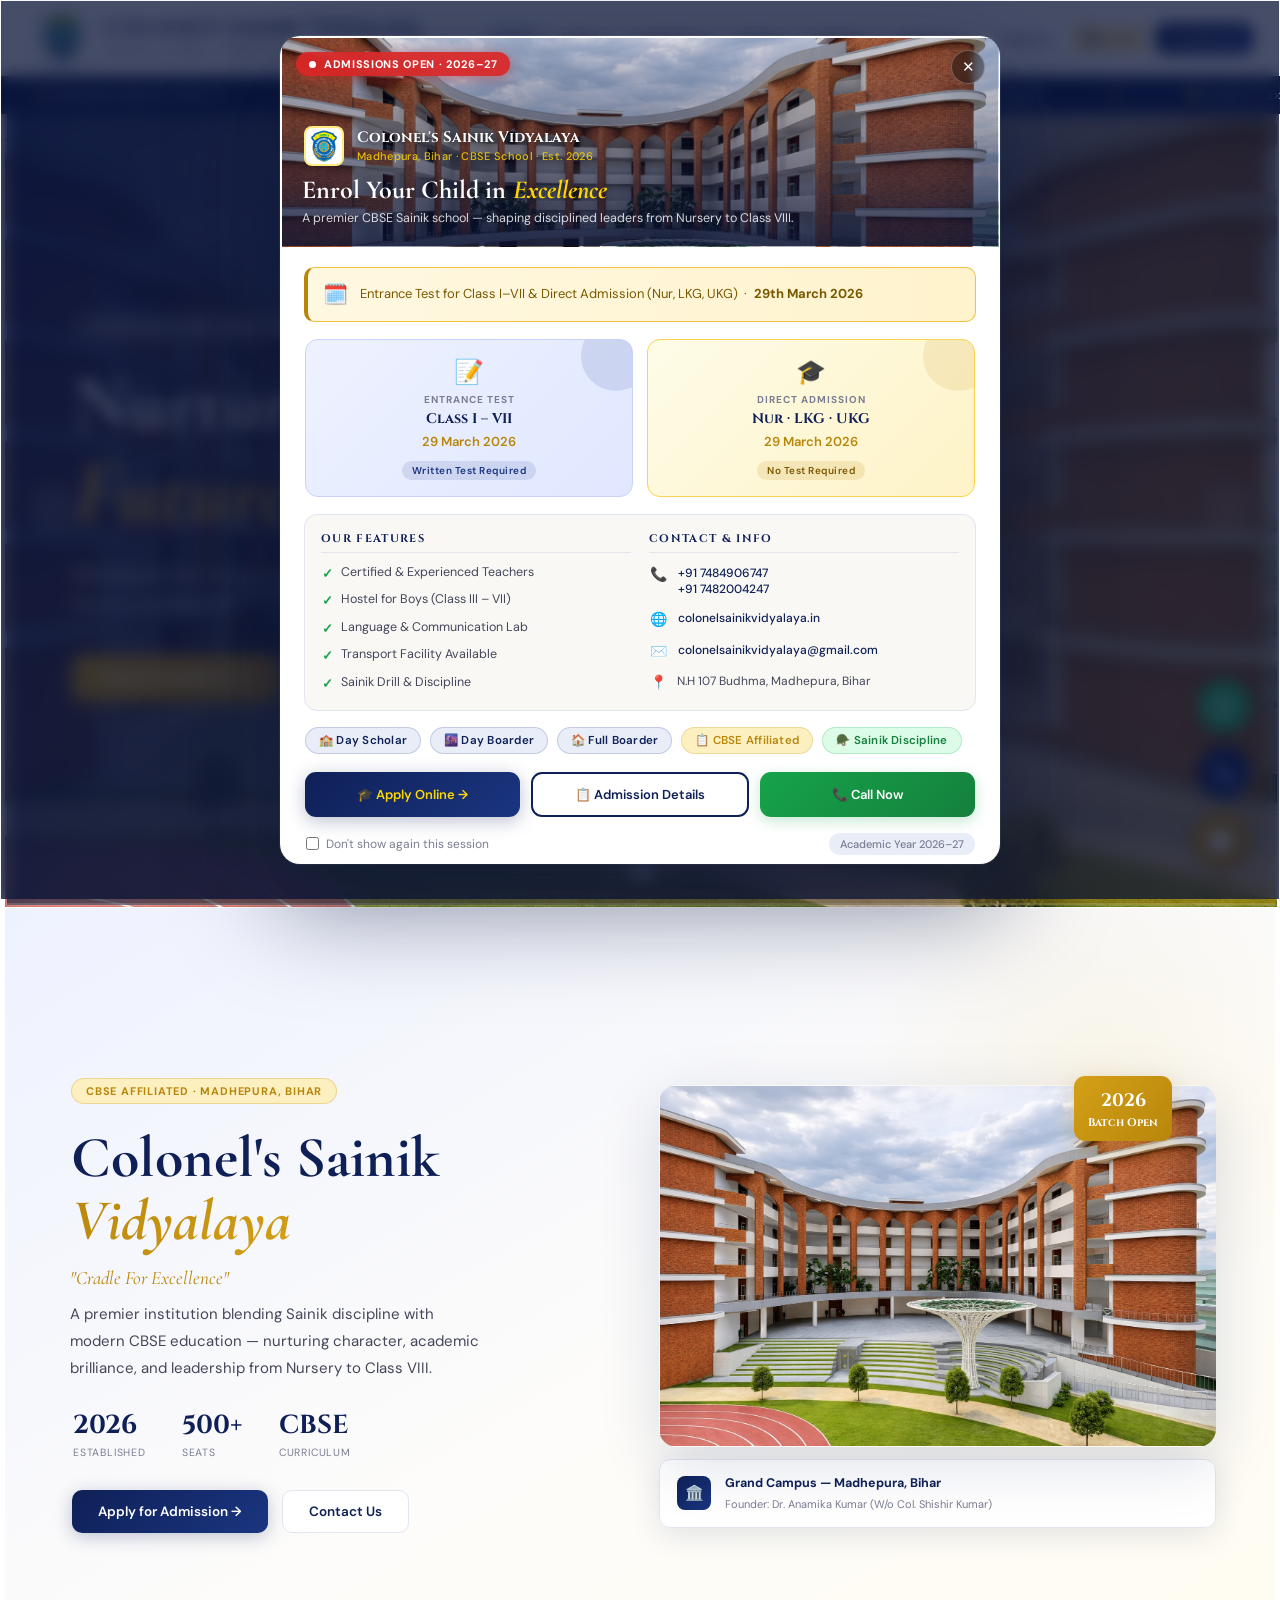
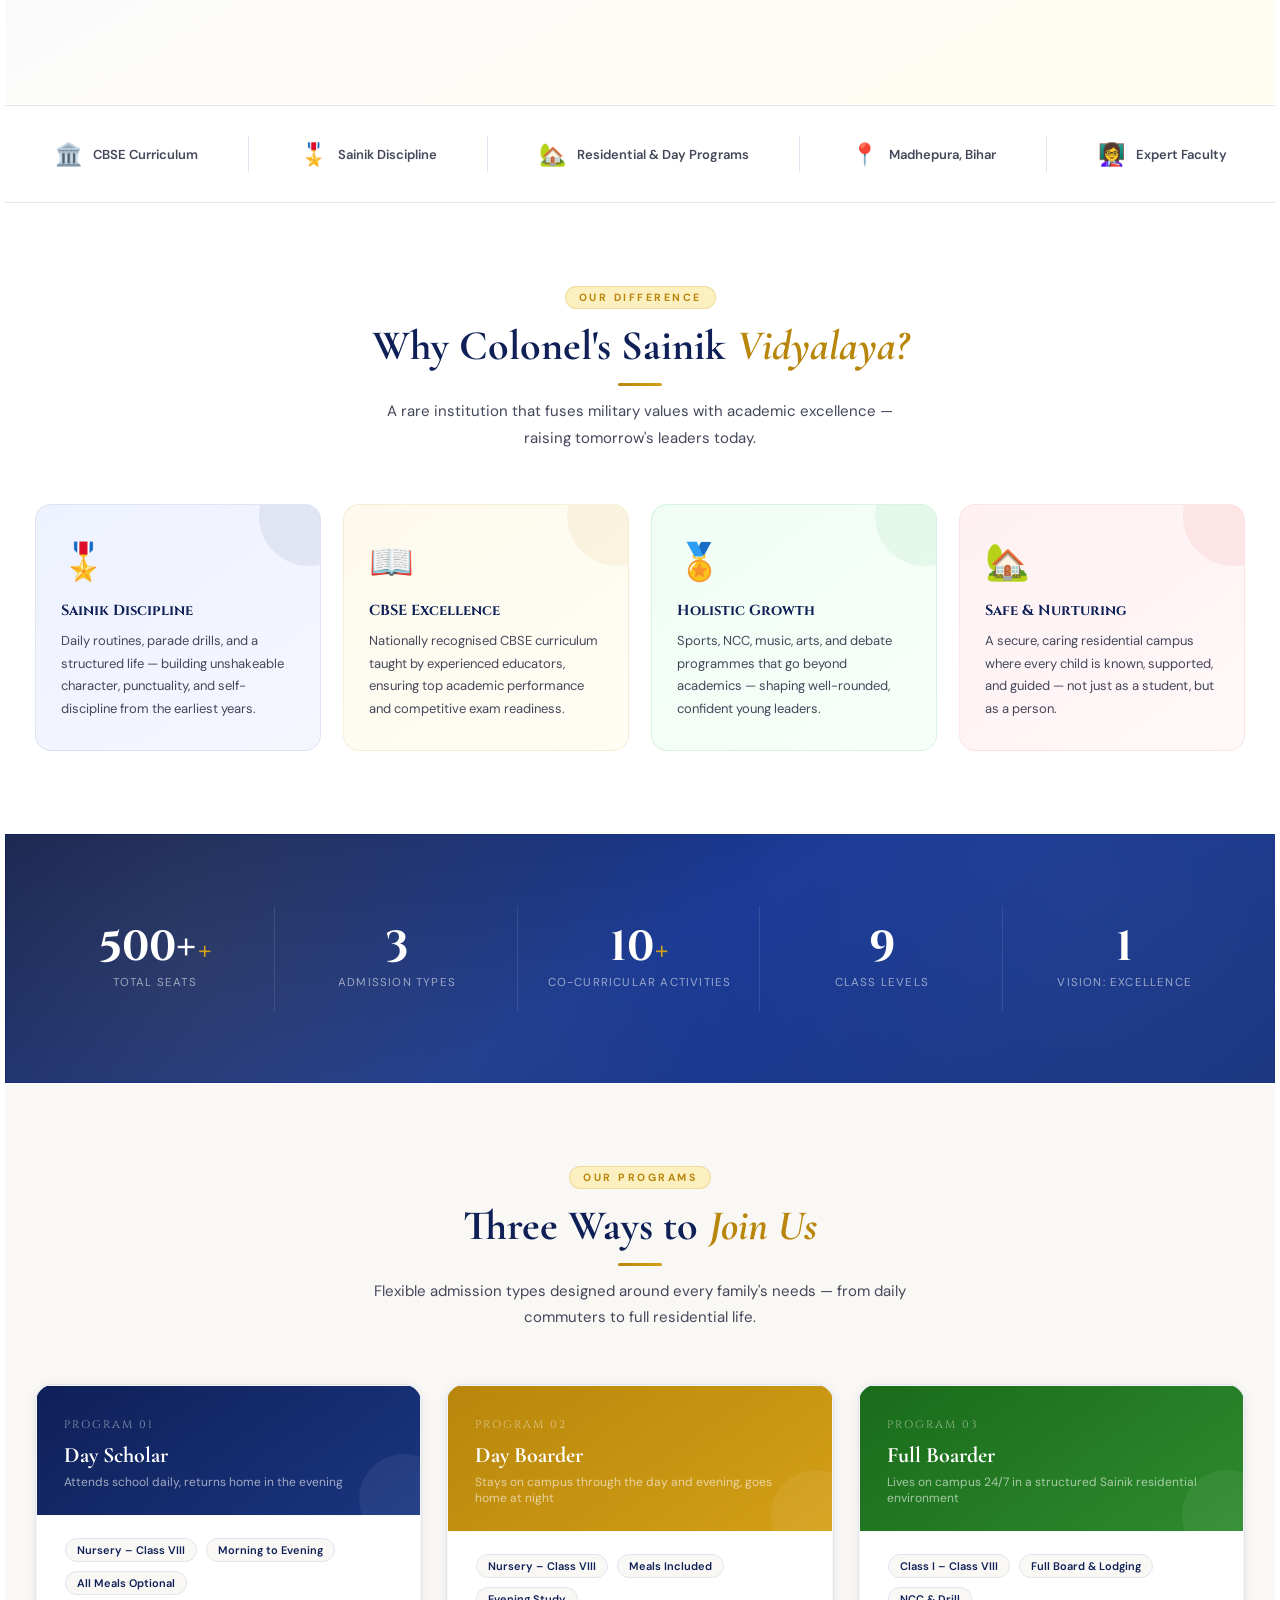
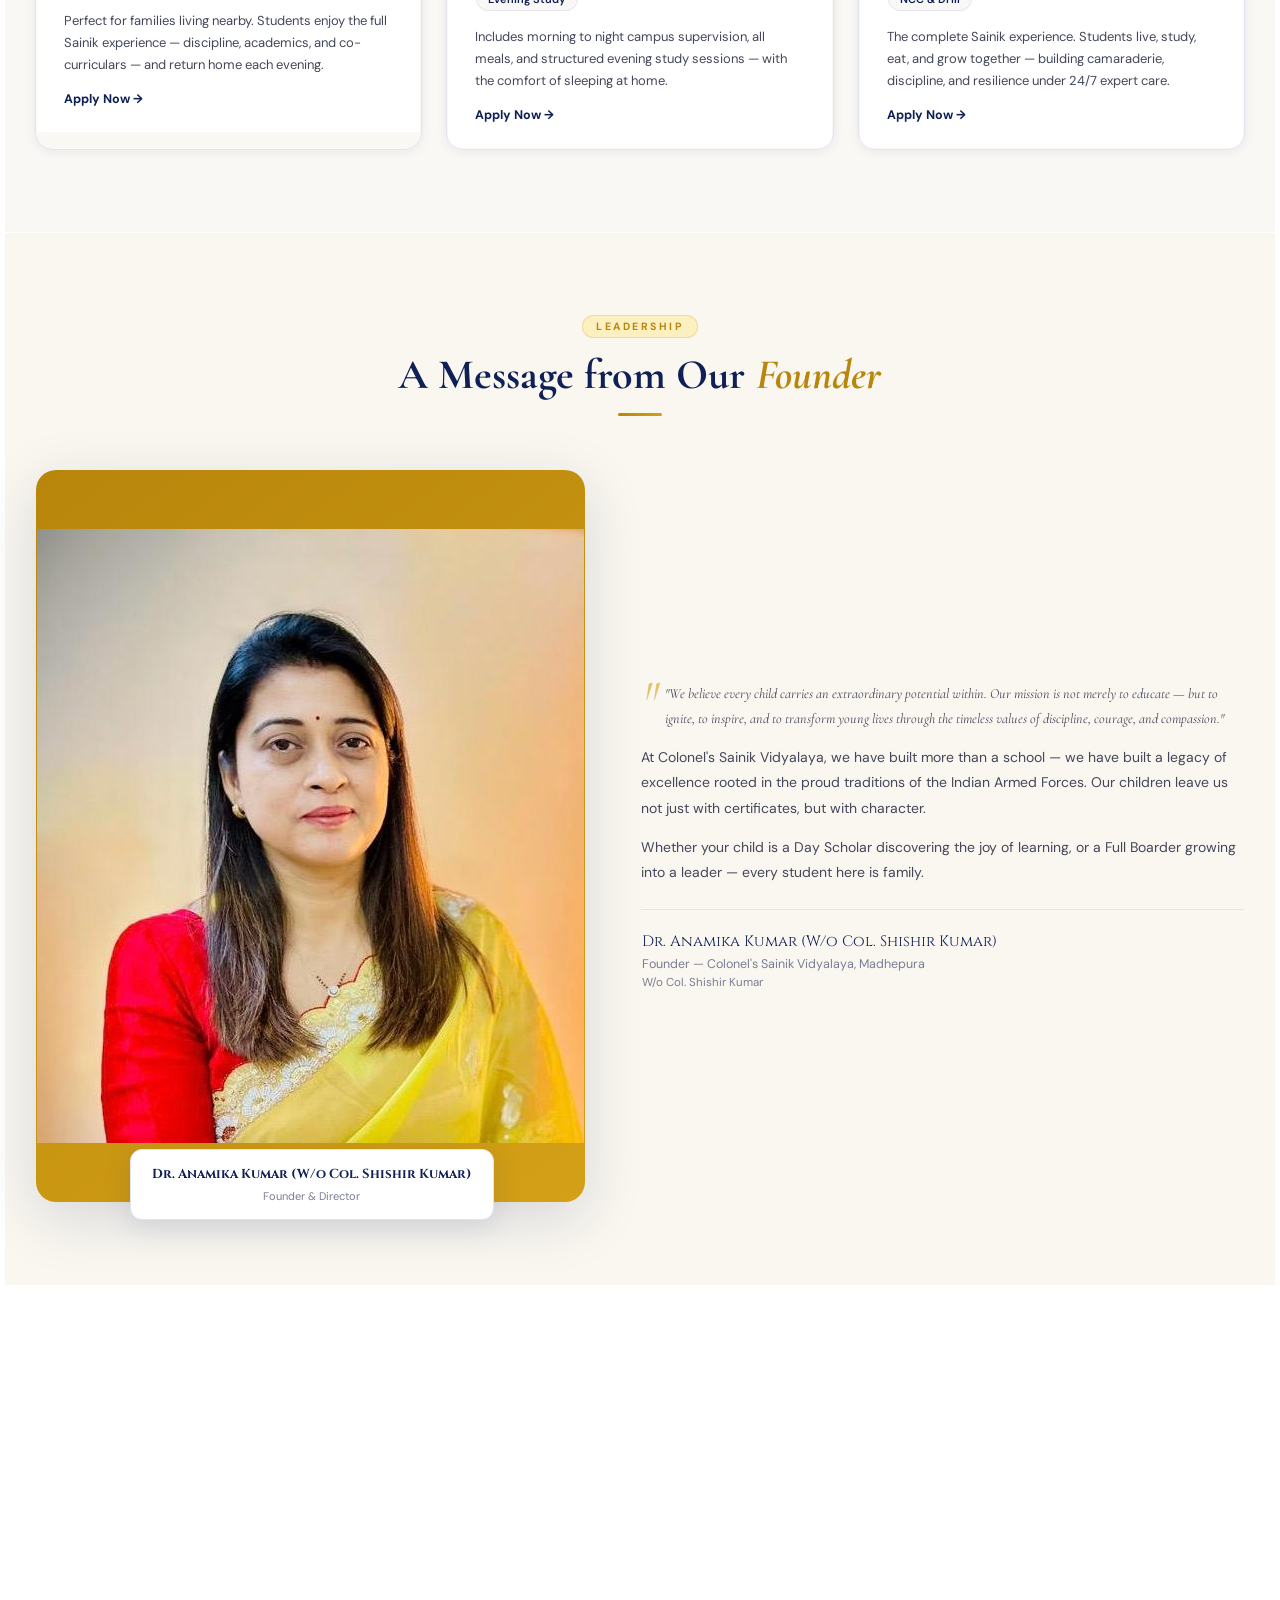
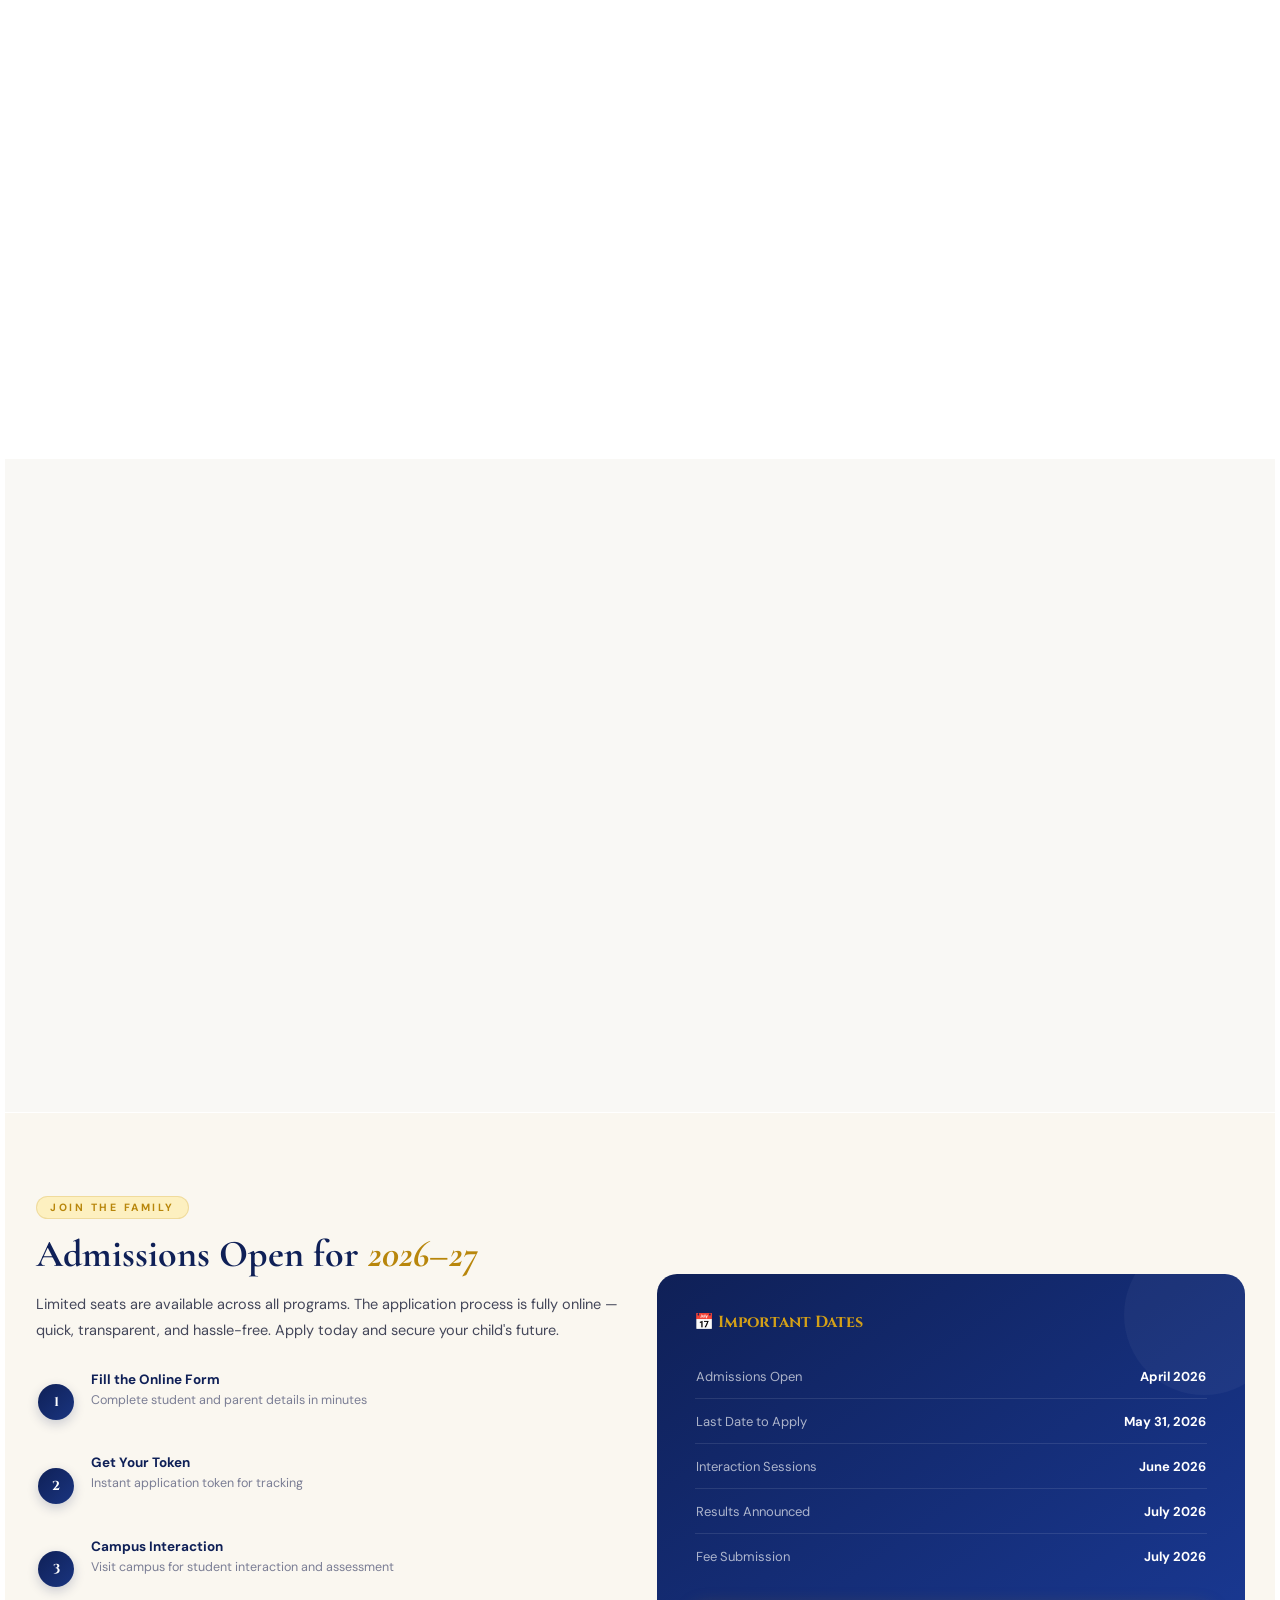
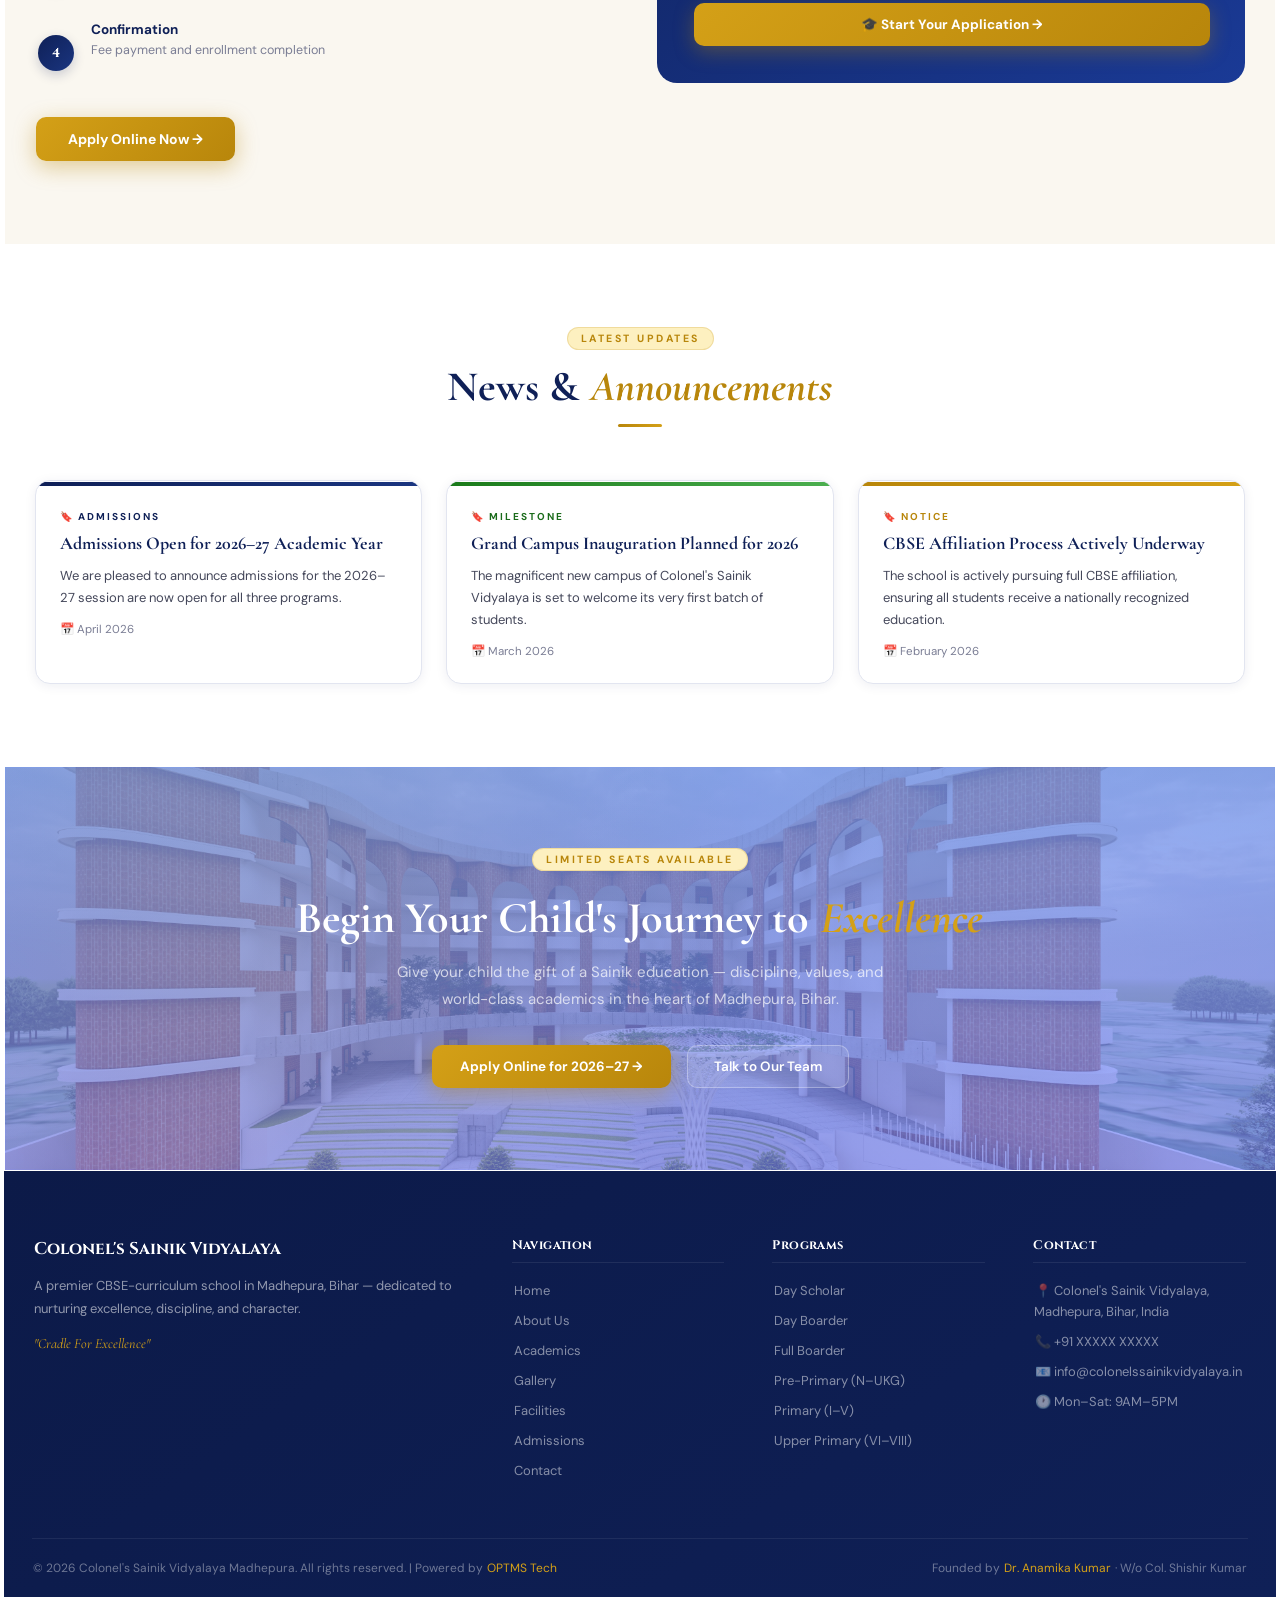
==== commit 6d316e43: "modal width change" ====
--- a/index.html
+++ b/index.html
@@ -1715,7 +1715,7 @@
     #adm-modal-box {
       background: #fff;
       border-radius: 20px;
-      max-width: 560px;
+      max-width: 720px;
       width: 100%;
       overflow: hidden;
       box-shadow: 0 40px 100px rgba(8, 18, 52, 0.5), 0 0 0 1px rgba(255, 255, 255, 0.08);
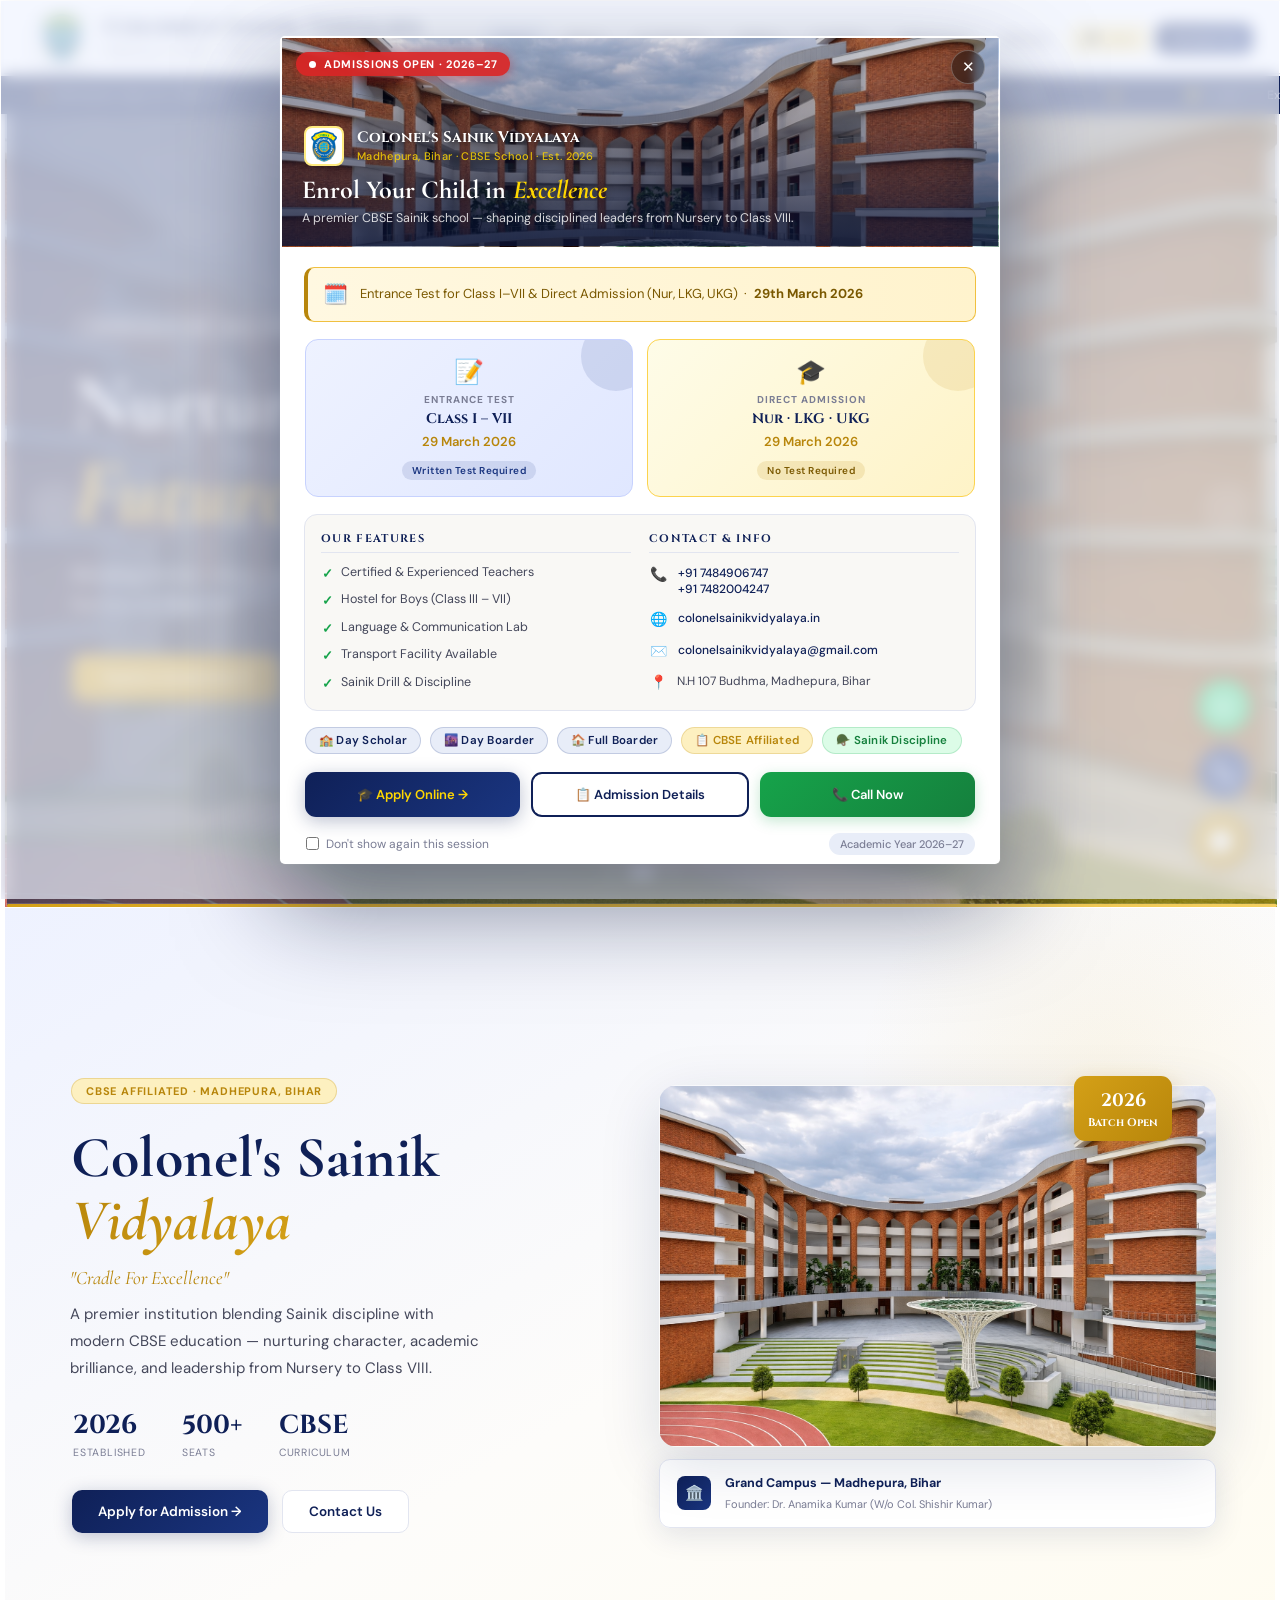
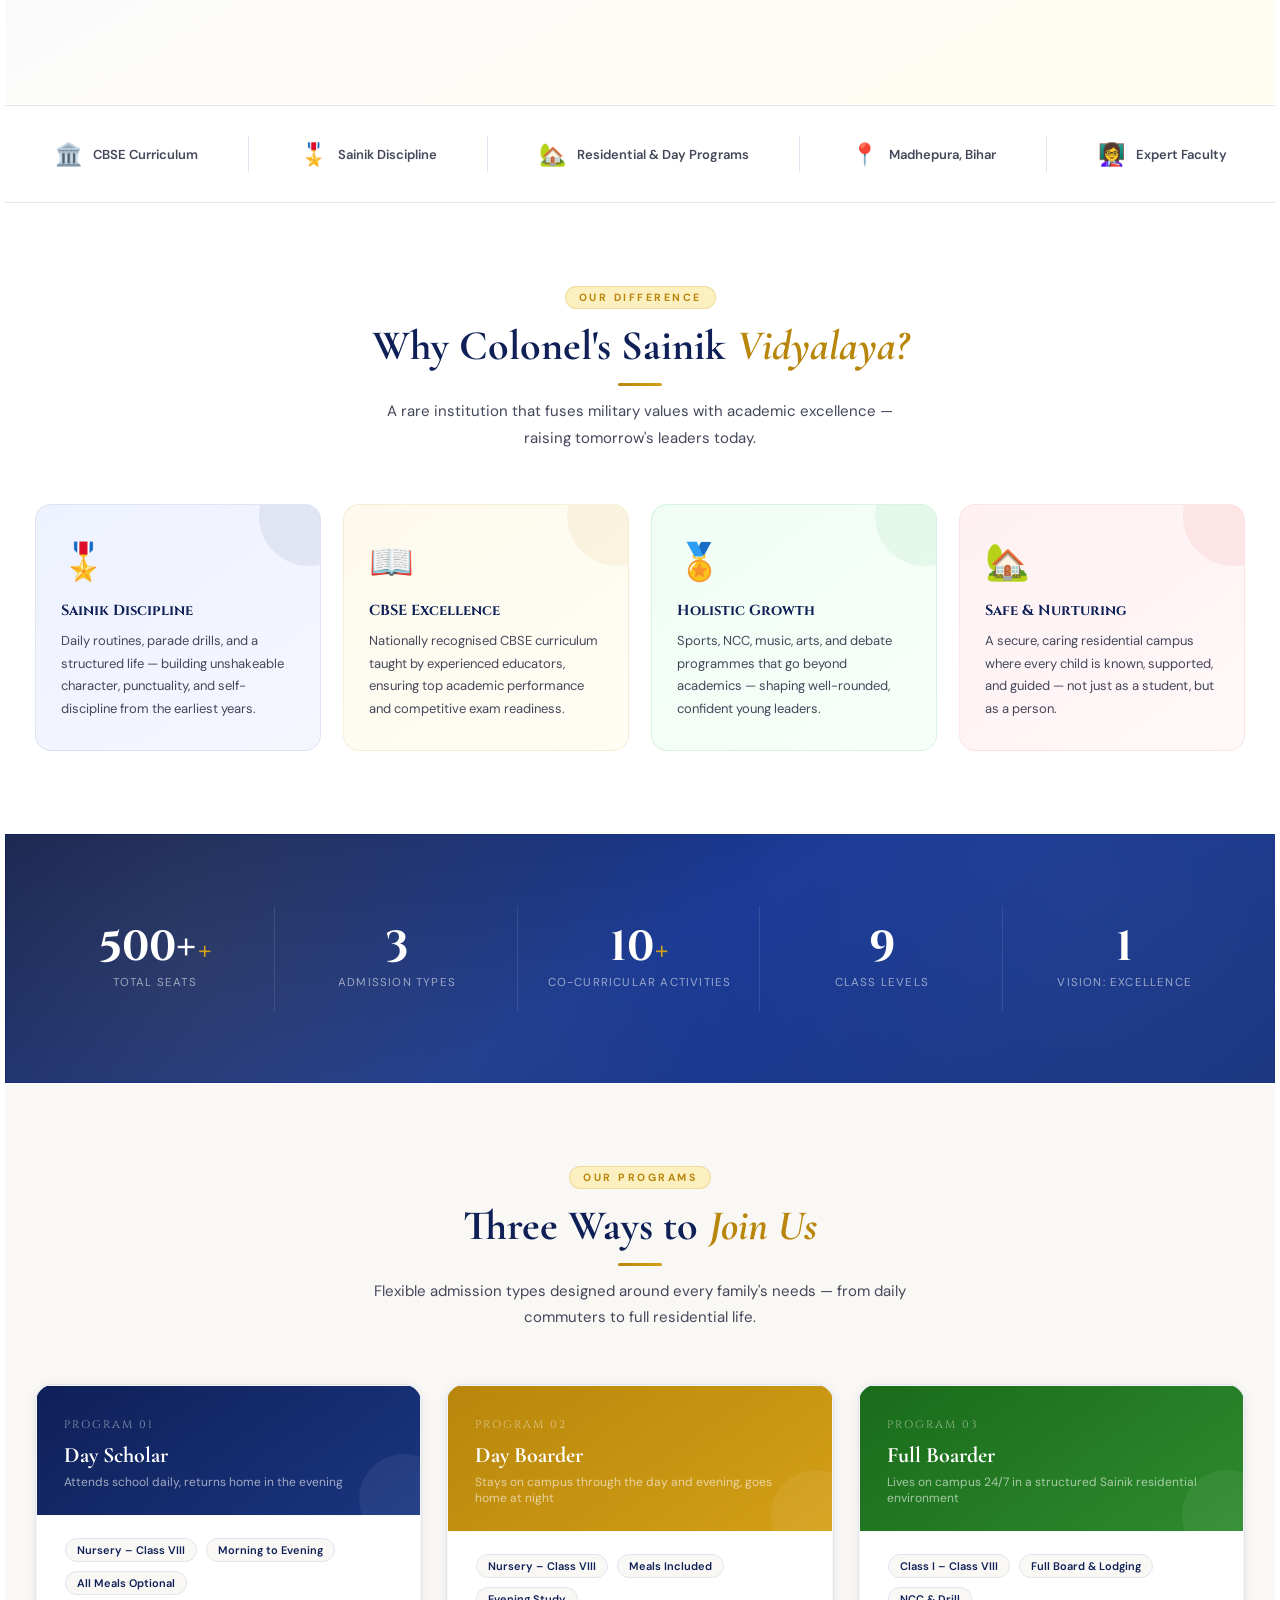
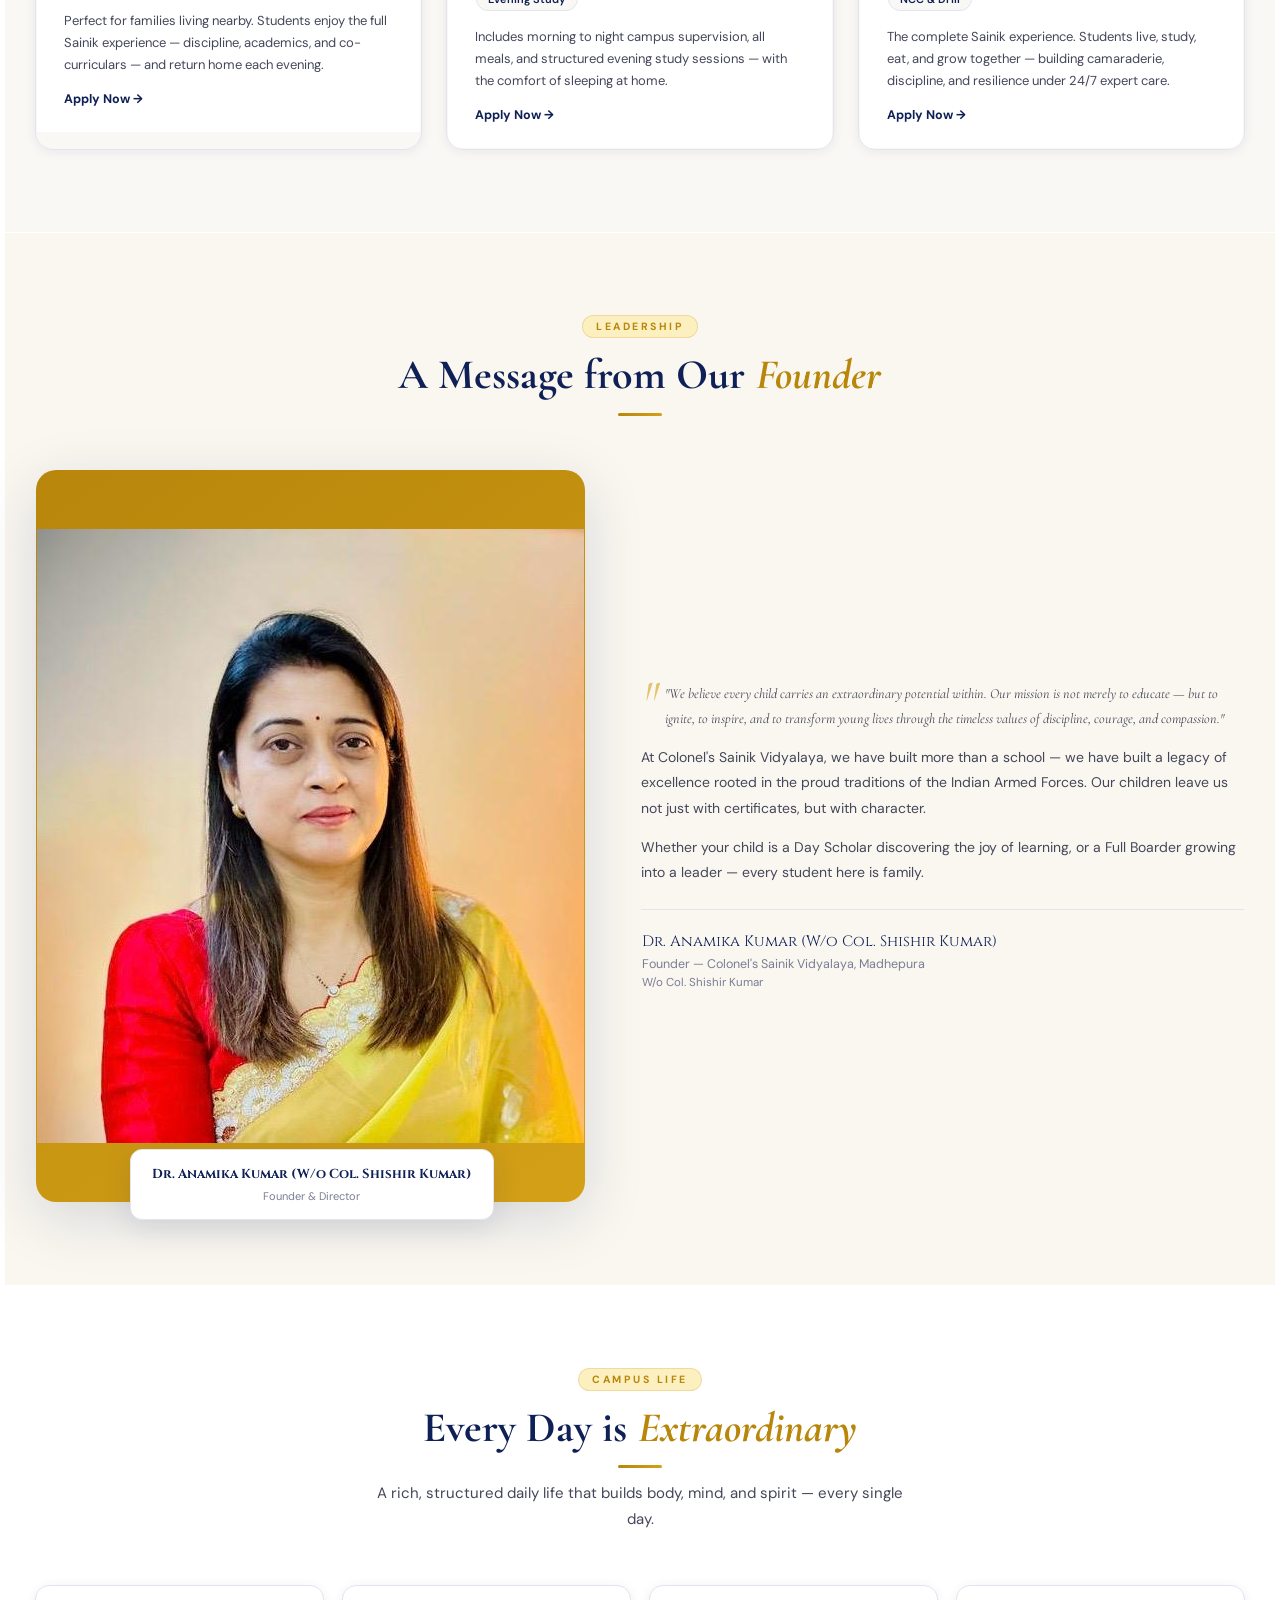
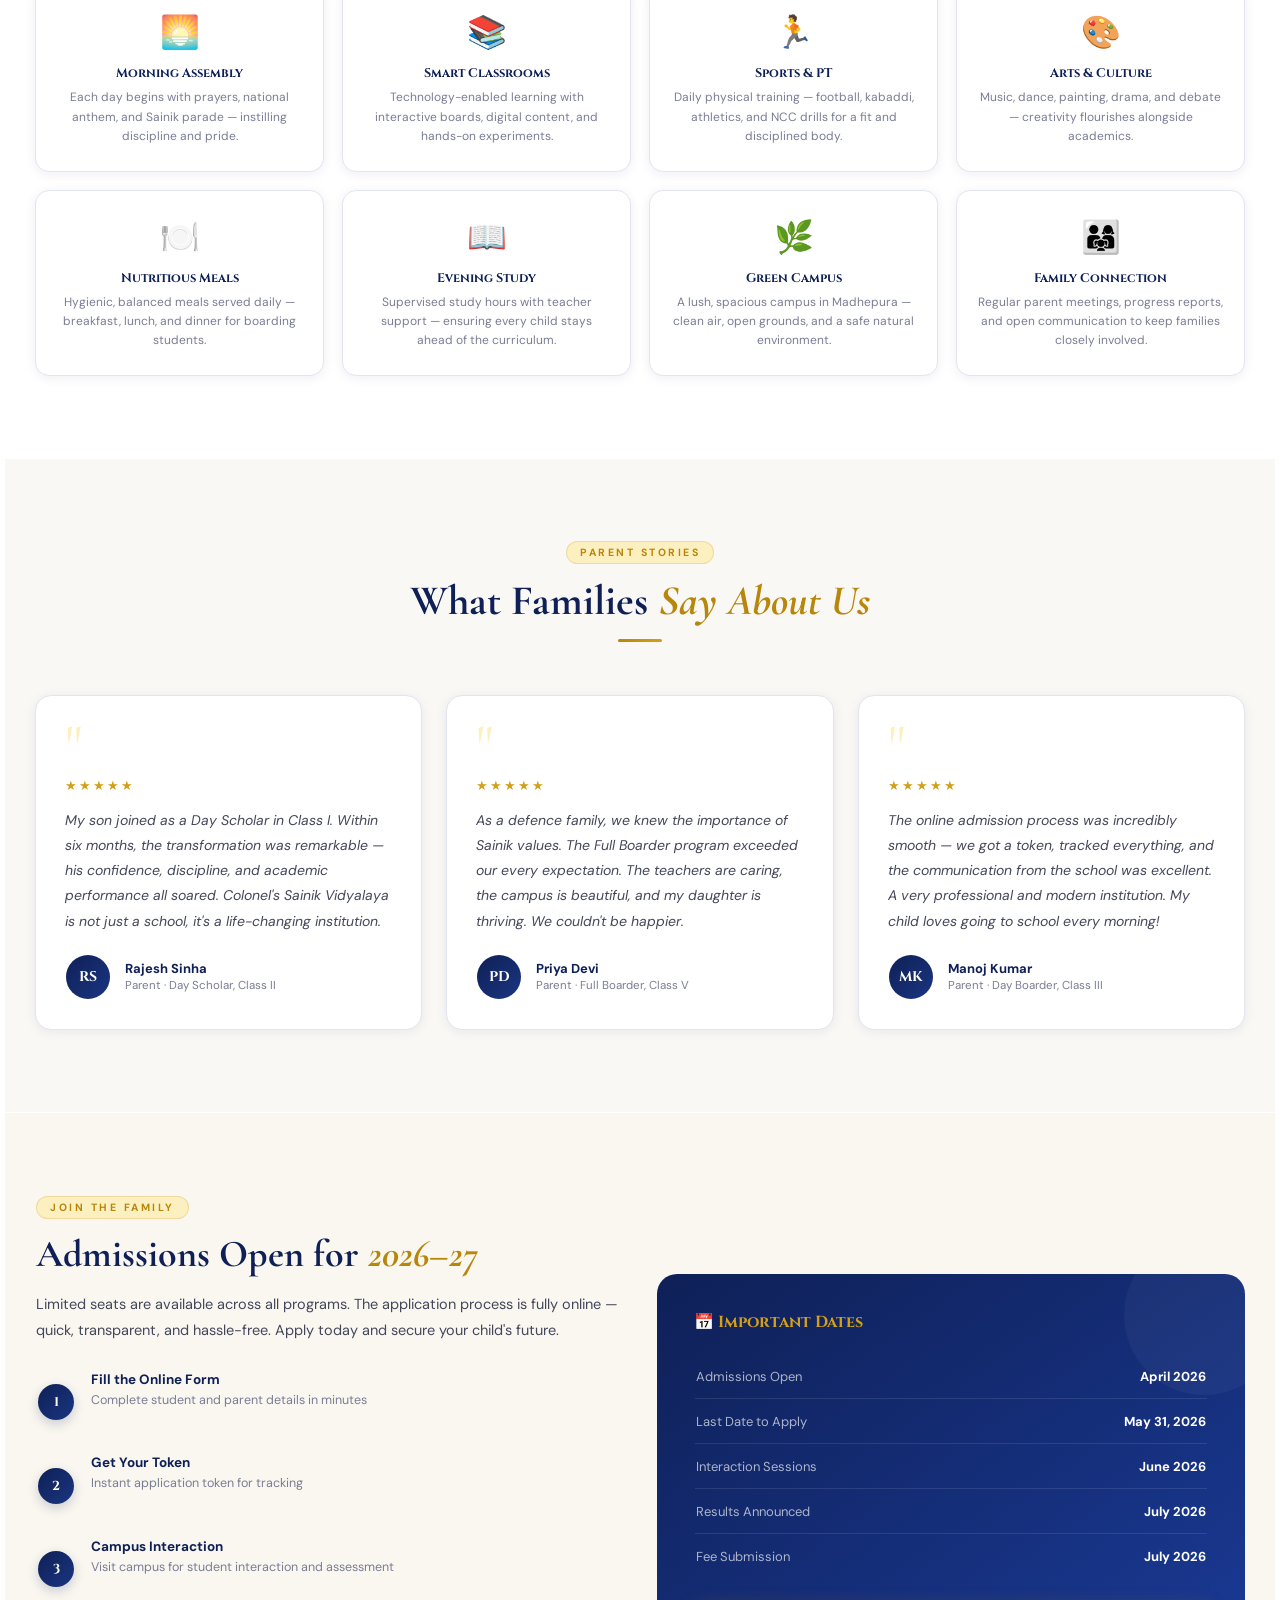
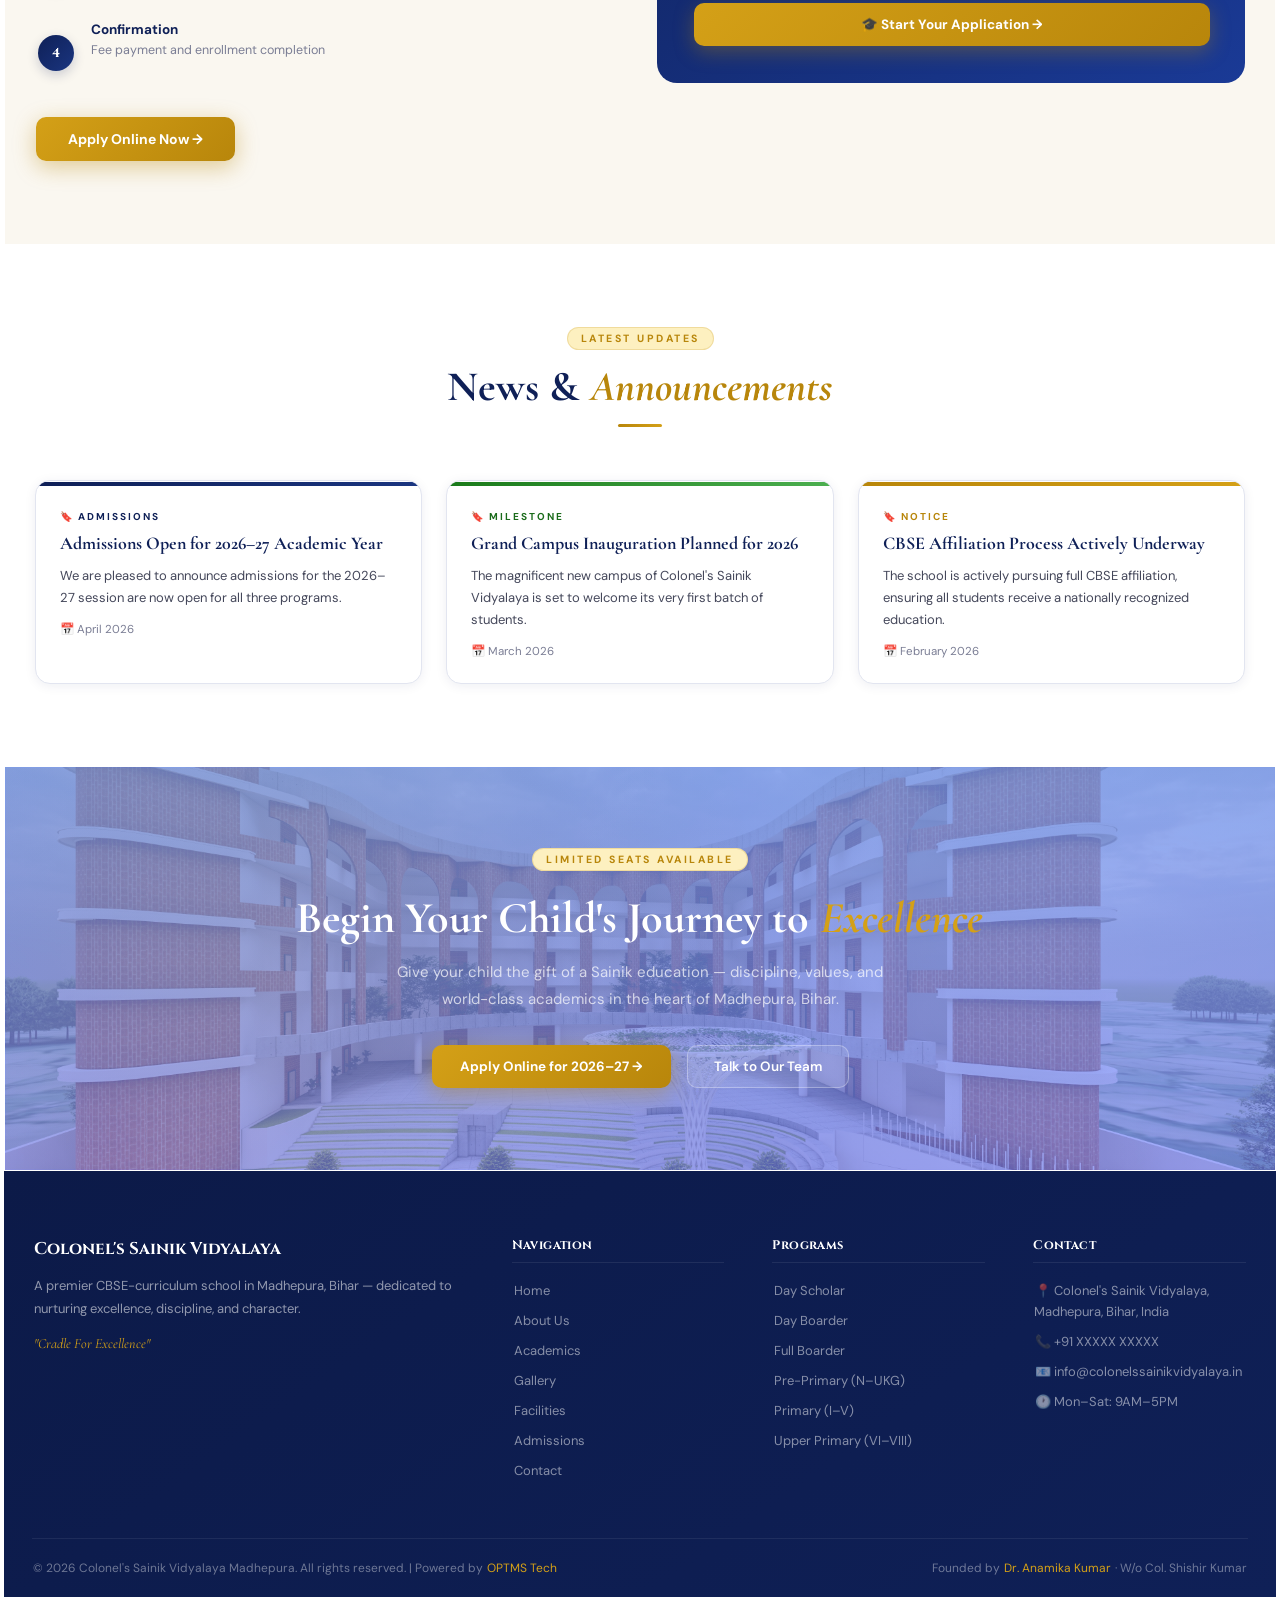
==== commit aec71b31: "modal radius change" ====
--- a/index.html
+++ b/index.html
@@ -1698,7 +1698,7 @@
       position: fixed;
       inset: 0;
       z-index: 99999;
-      background: rgba(8, 18, 52, 0.75);
+      background: rgba(240, 243, 255, 0.69);
       backdrop-filter: blur(8px);
       -webkit-backdrop-filter: blur(8px);
       align-items: center;
@@ -1714,7 +1714,7 @@
     /* ── Modal box ── */
     #adm-modal-box {
       background: #fff;
-      border-radius: 20px;
+      border-radius: 5px;
       max-width: 720px;
       width: 100%;
       overflow: hidden;
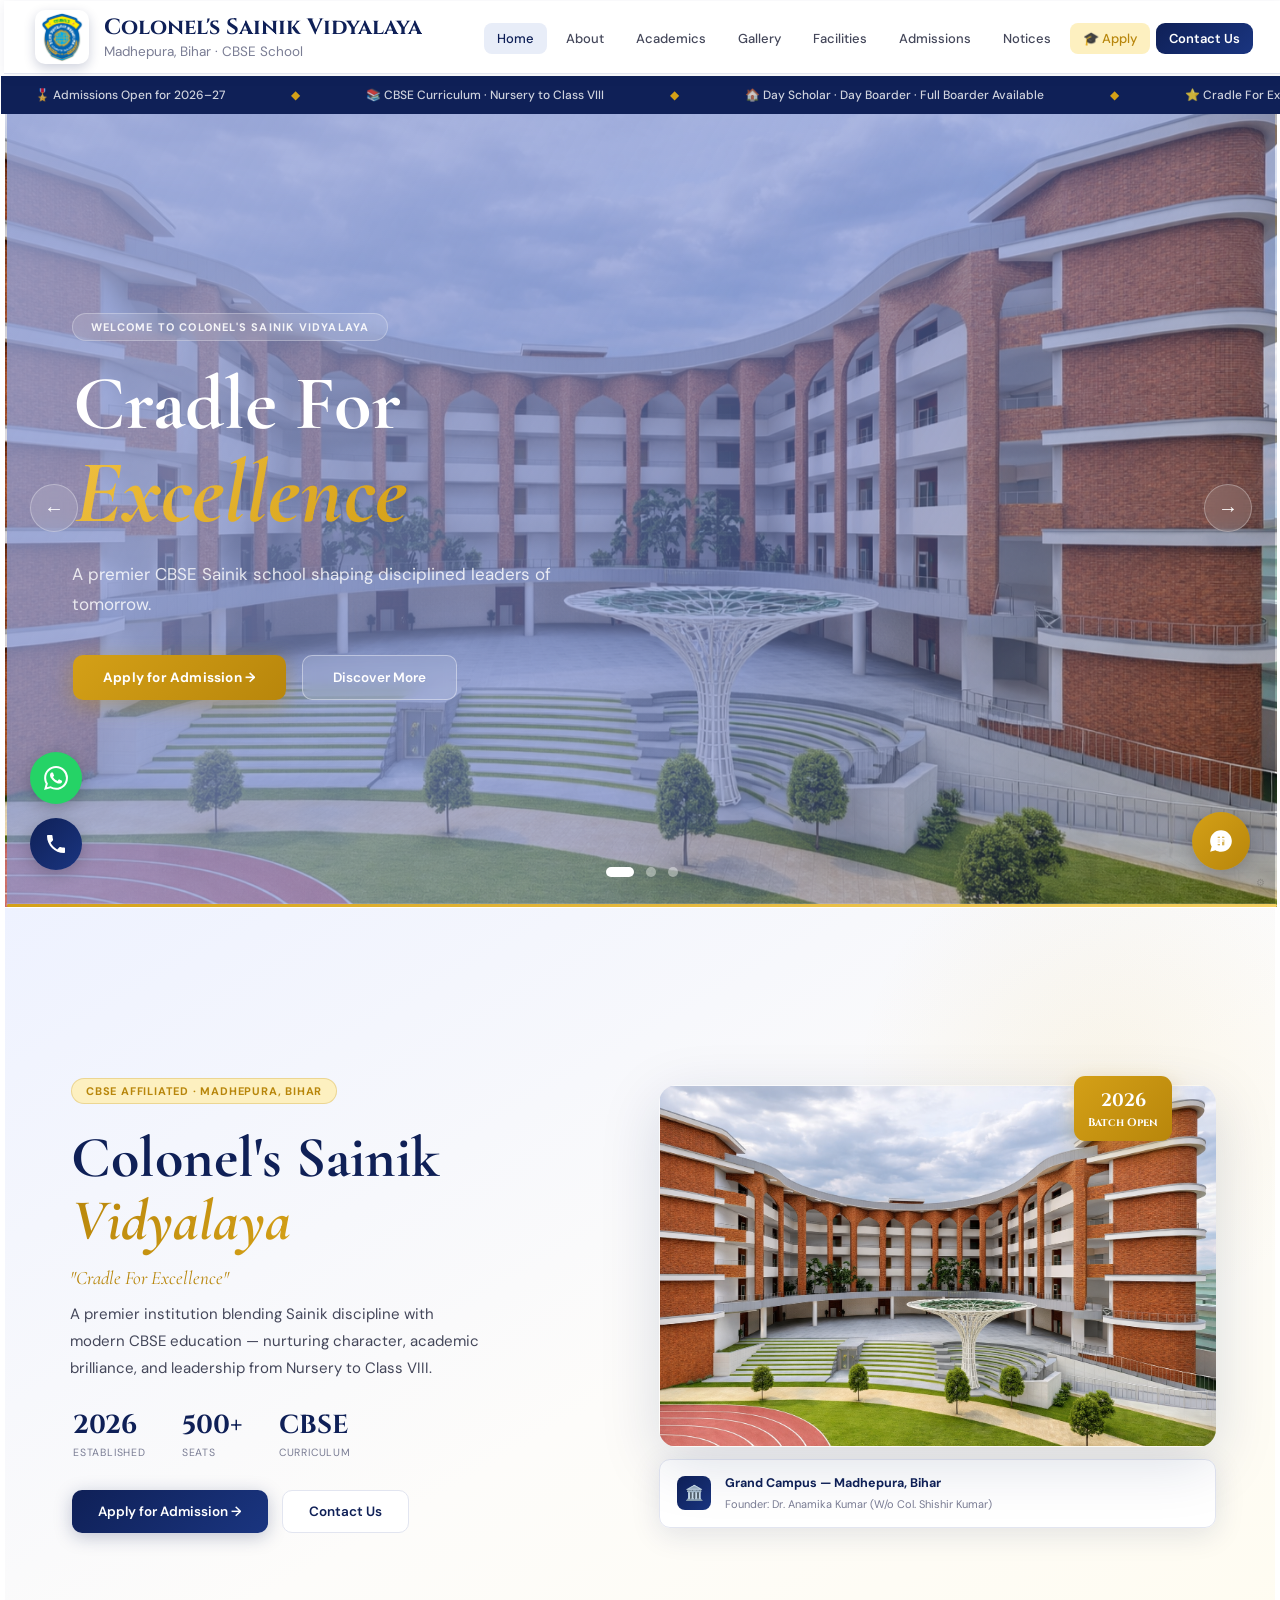
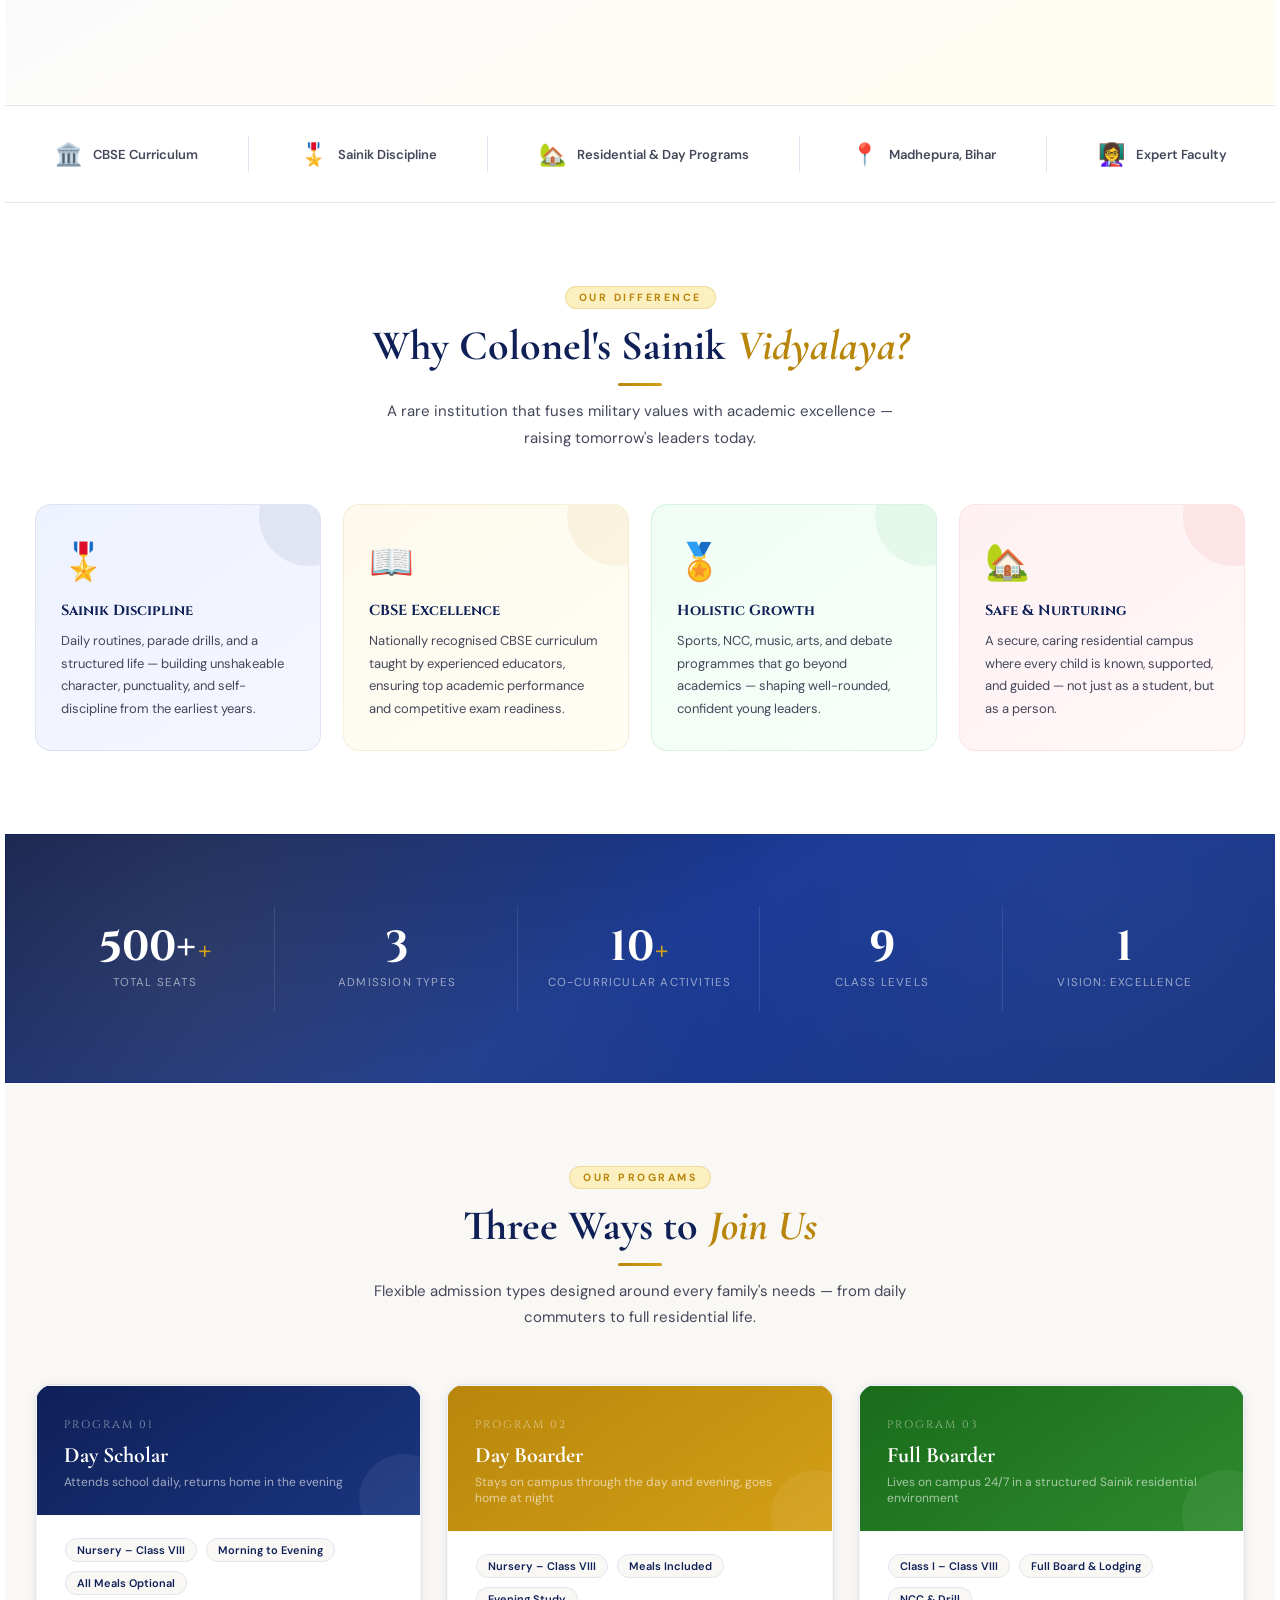
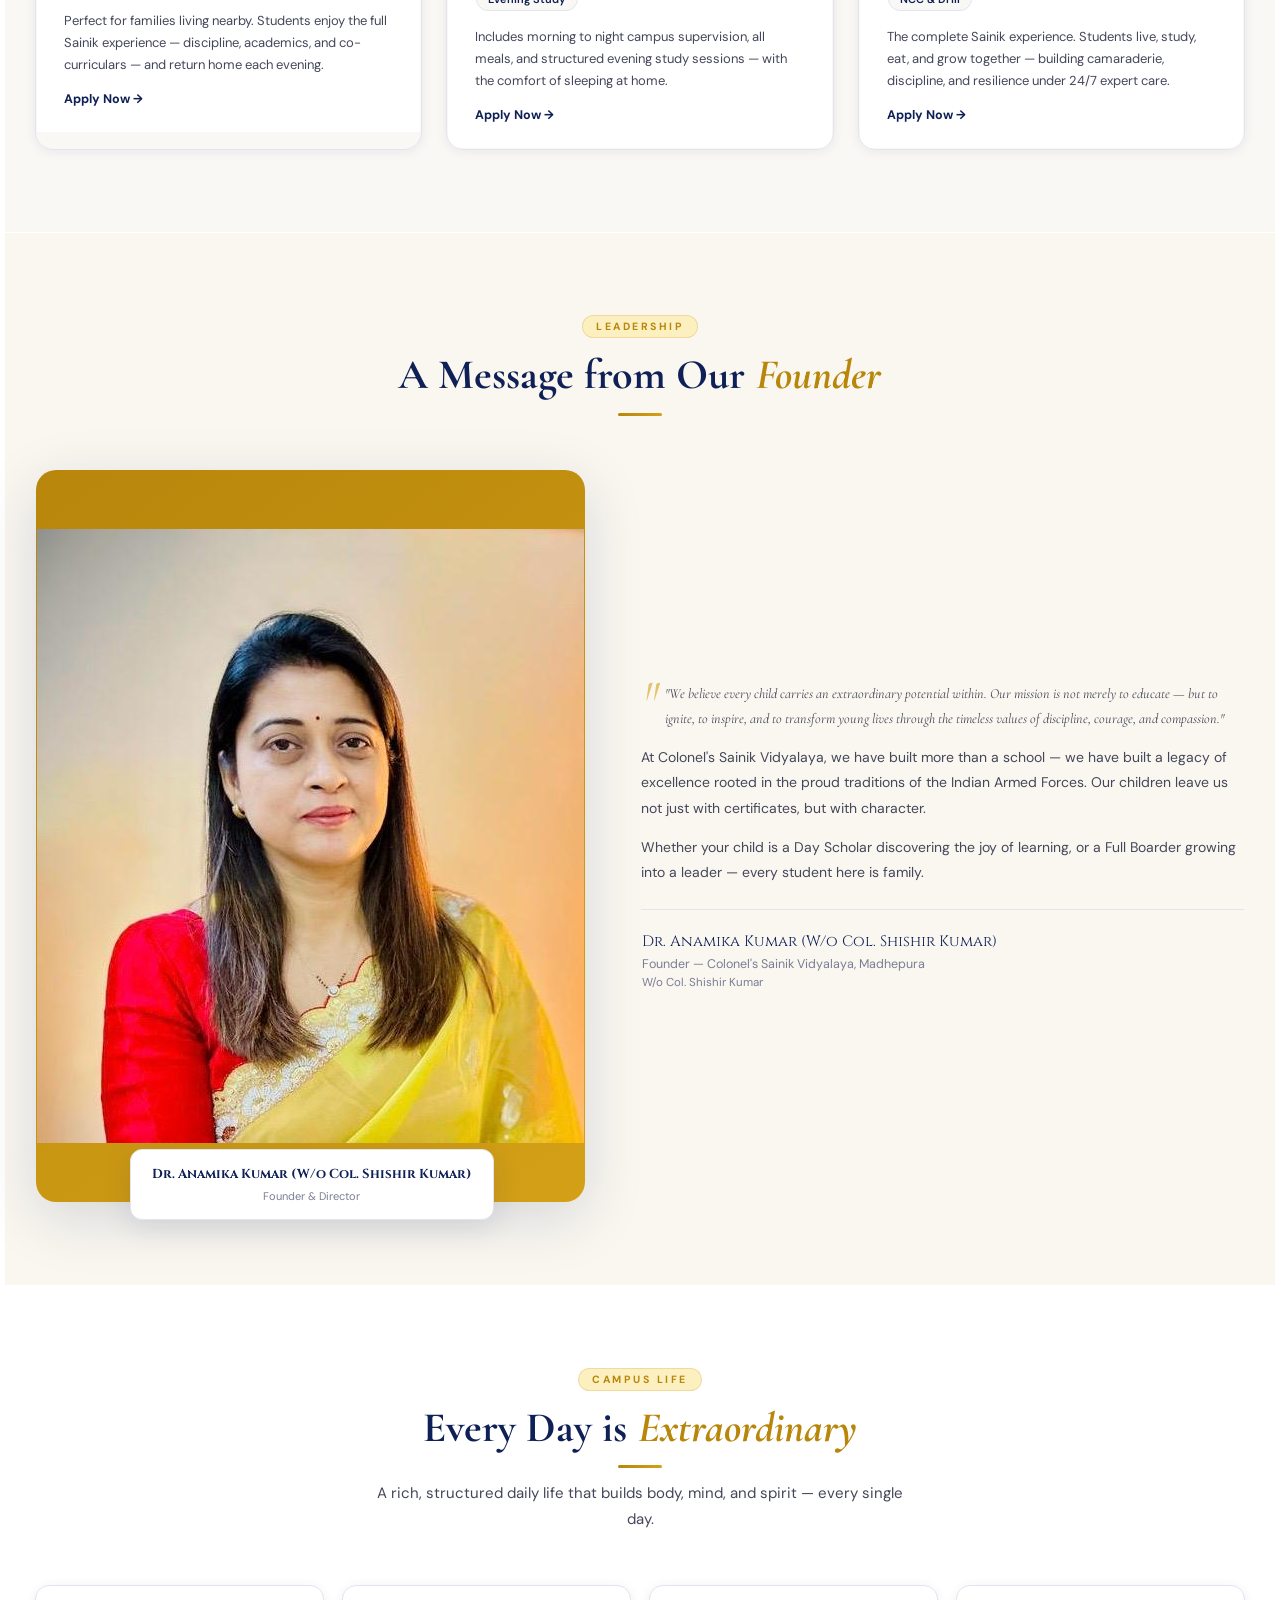
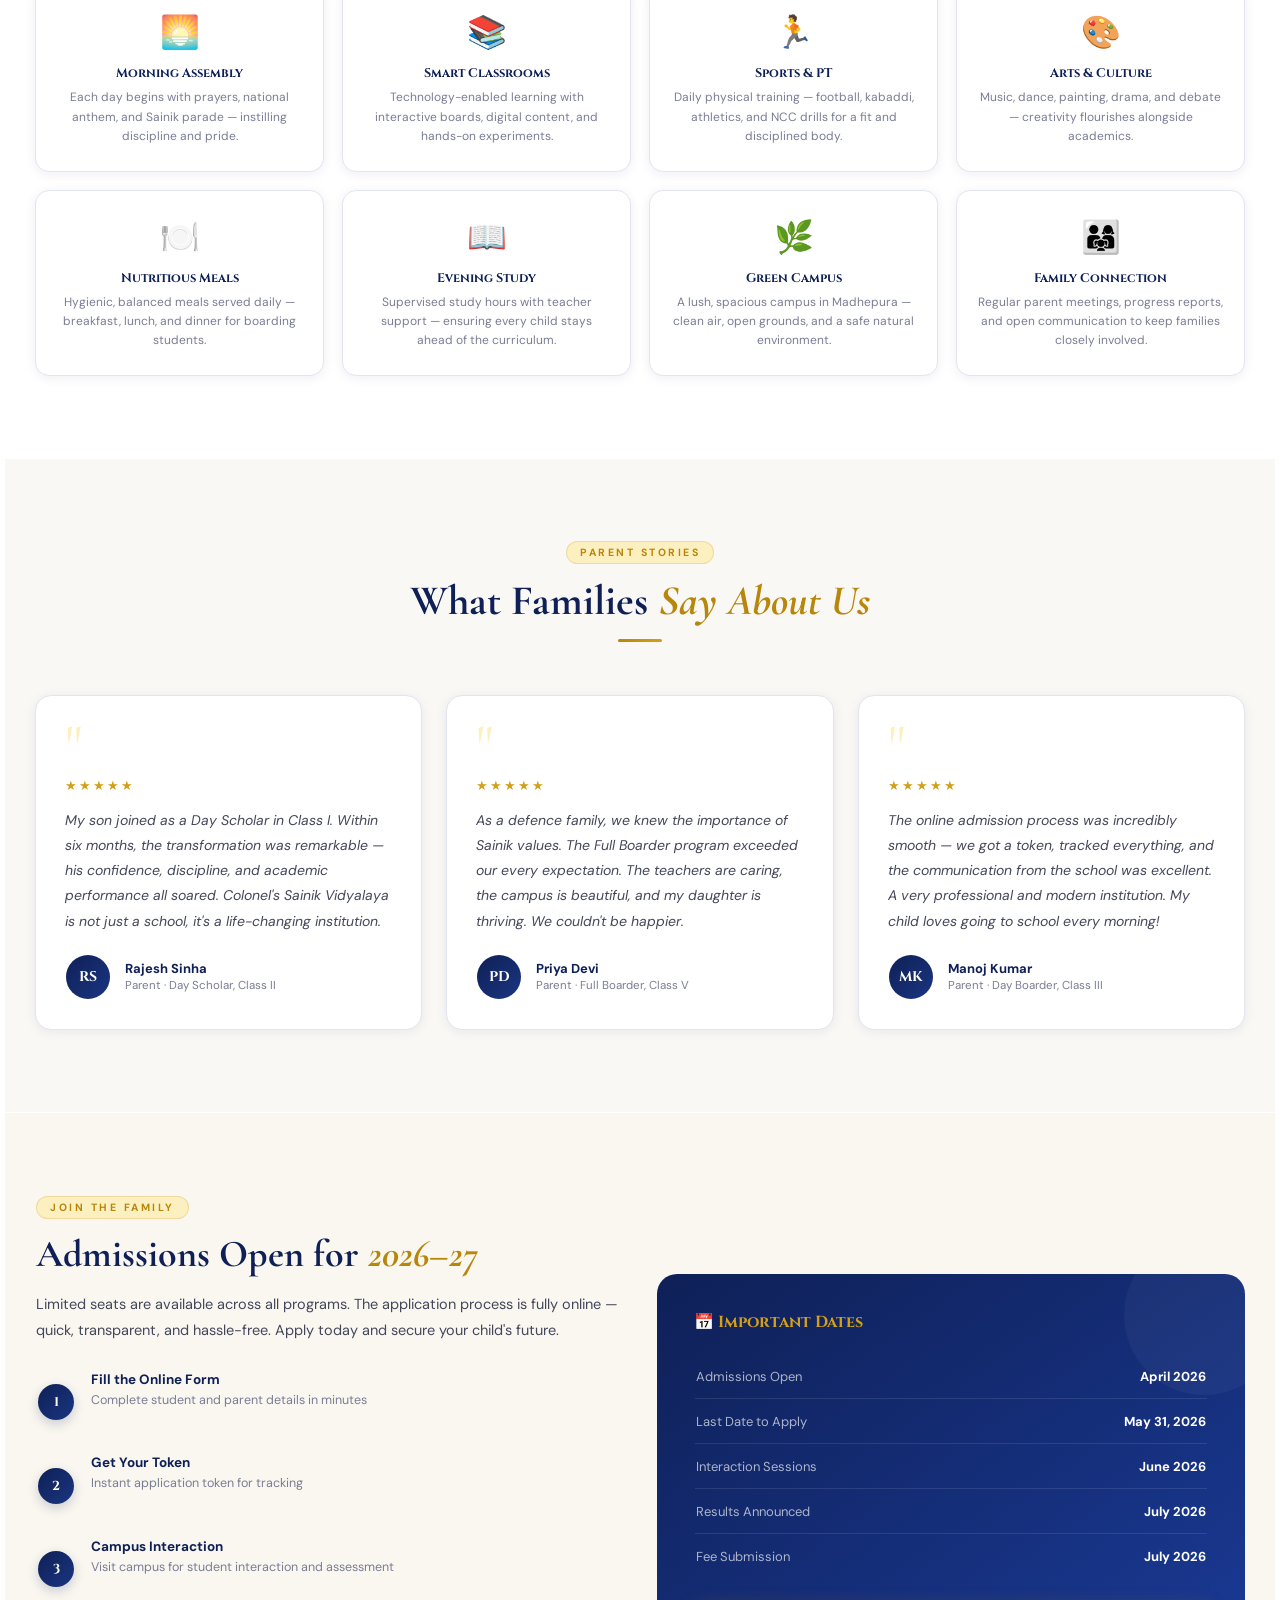
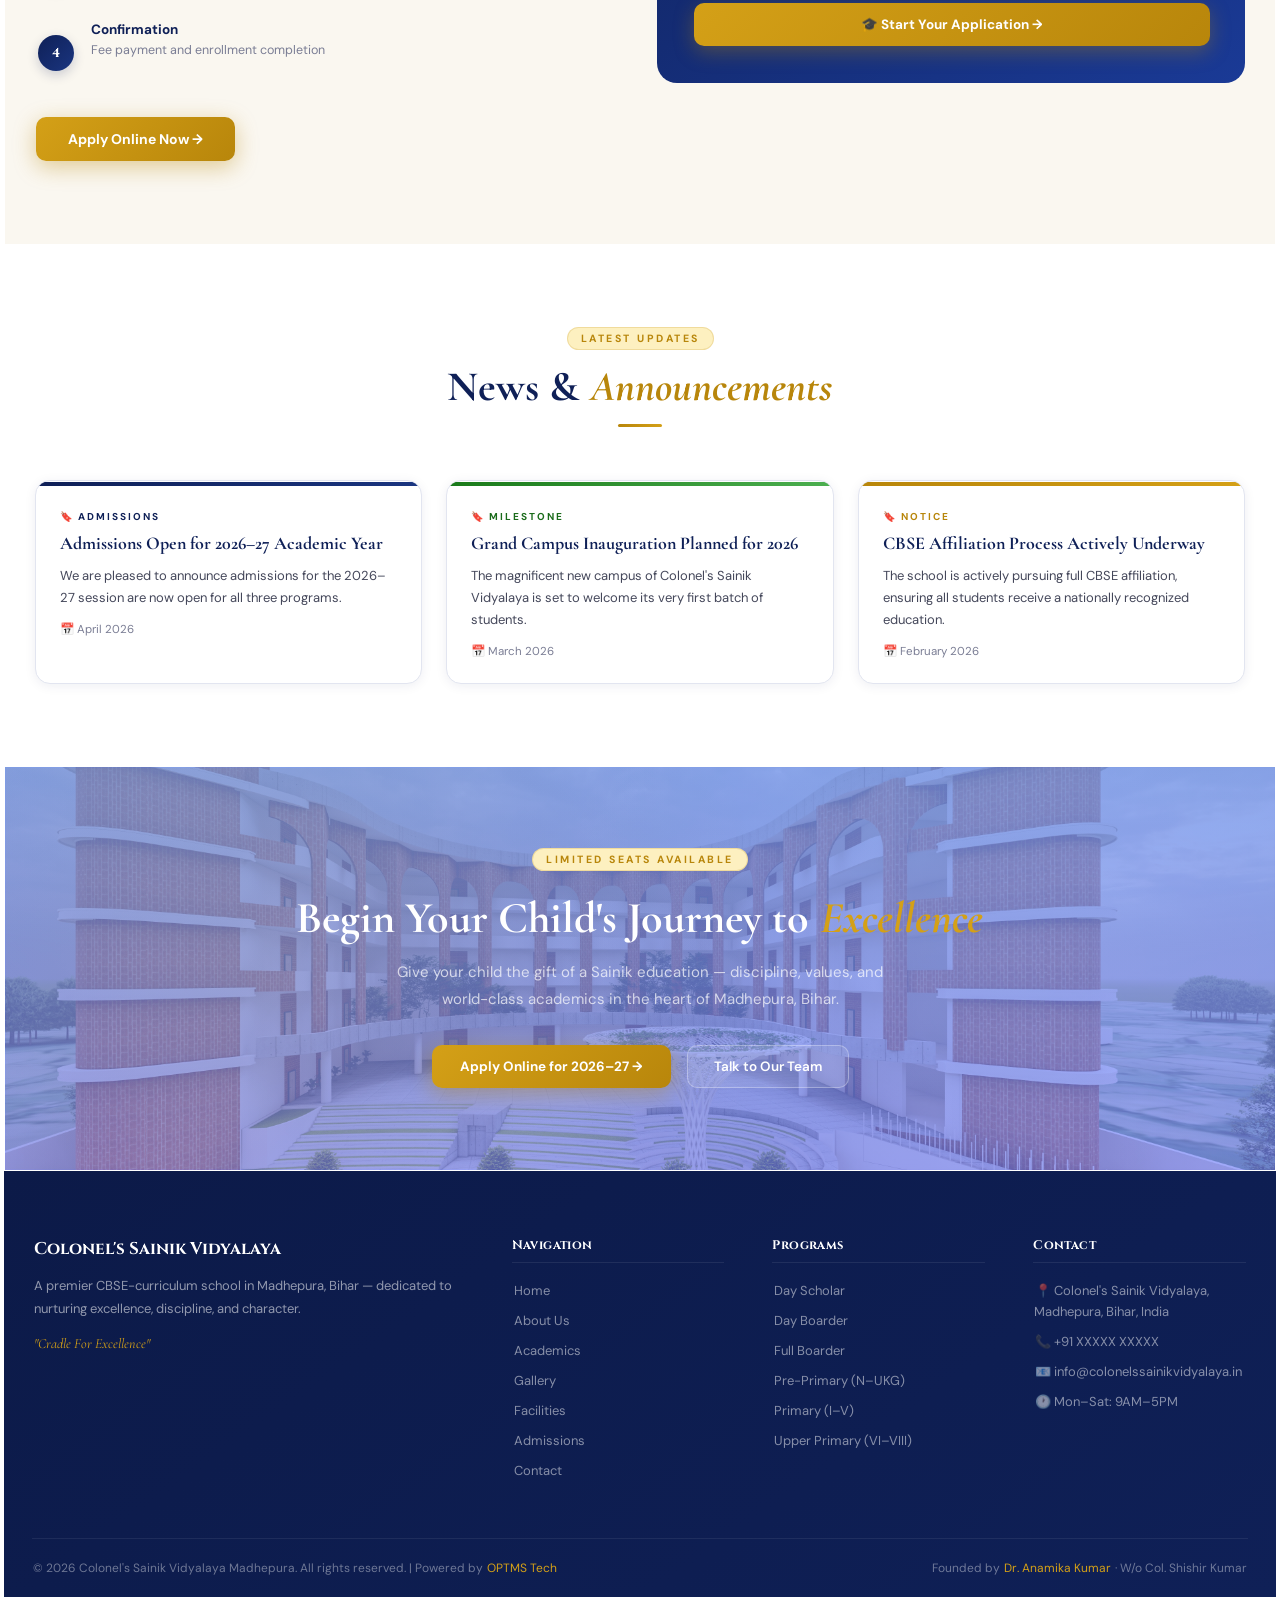
==== commit e9670569: "updated" ====
--- a/index.html
+++ b/index.html
@@ -1482,22 +1482,53 @@
   <!-- END PUBLIC VIEW -->
 
   <!-- ====== FLOATING ACTION CLUSTER ====== -->
-  <div class="fab-cluster" id="fab-cluster">
-    <!-- WhatsApp -->
+  <!-- ====== LEFT FABs: WhatsApp + Call ====== -->
+  <div class="fab-cluster-left">
     <button class="fab-btn fab-whatsapp" data-tip="WhatsApp Us" onclick="openWhatsApp()" aria-label="Chat on WhatsApp">
       <svg viewBox="0 0 24 24" fill="white" xmlns="http://www.w3.org/2000/svg">
         <path
           d="M17.472 14.382c-.297-.149-1.758-.867-2.03-.967-.273-.099-.471-.148-.67.15-.197.297-.767.966-.94 1.164-.173.199-.347.223-.644.075-.297-.15-1.255-.463-2.39-1.475-.883-.788-1.48-1.761-1.653-2.059-.173-.297-.018-.458.13-.606.134-.133.298-.347.446-.52.149-.174.198-.298.298-.497.099-.198.05-.371-.025-.52-.075-.149-.669-1.612-.916-2.207-.242-.579-.487-.5-.669-.51-.173-.008-.371-.01-.57-.01-.198 0-.52.074-.792.372-.272.297-1.04 1.016-1.04 2.479 0 1.462 1.065 2.875 1.213 3.074.149.198 2.096 3.2 5.077 4.487.709.306 1.262.489 1.694.625.712.227 1.36.195 1.871.118.571-.085 1.758-.719 2.006-1.413.248-.694.248-1.289.173-1.413-.074-.124-.272-.198-.57-.347m-5.421 7.403h-.004a9.87 9.87 0 01-5.031-1.378l-.361-.214-3.741.982.998-3.648-.235-.374a9.86 9.86 0 01-1.51-5.26c.001-5.45 4.436-9.884 9.888-9.884 2.64 0 5.122 1.03 6.988 2.898a9.825 9.825 0 012.893 6.994c-.003 5.45-4.437 9.884-9.885 9.884m8.413-18.297A11.815 11.815 0 0012.05 0C5.495 0 .16 5.335.157 11.892c0 2.096.547 4.142 1.588 5.945L.057 24l6.305-1.654a11.882 11.882 0 005.683 1.448h.005c6.554 0 11.89-5.335 11.893-11.893a11.821 11.821 0 00-3.48-8.413z" />
       </svg>
     </button>
-    <!-- Call -->
     <button class="fab-btn fab-call" data-tip="Call Us" onclick="callSchool()" aria-label="Call school">
       <svg viewBox="0 0 24 24" fill="white" xmlns="http://www.w3.org/2000/svg">
         <path
           d="M6.62 10.79c1.44 2.83 3.76 5.14 6.59 6.59l2.2-2.2c.27-.27.67-.36 1.02-.24 1.12.37 2.33.57 3.57.57.55 0 1 .45 1 1V20c0 .55-.45 1-1 1-9.39 0-17-7.61-17-17 0-.55.45-1 1-1h3.5c.55 0 1 .45 1 1 0 1.25.2 2.45.57 3.57.11.35.03.74-.25 1.02l-2.2 2.2z" />
       </svg>
     </button>
-    <!-- AI Chat (main) -->
+  </div>
+  
+  <!-- ====== RIGHT FAB: AI Chat + Chatbot Window ====== -->
+  <div class="fab-cluster" id="fab-cluster">
+    <div class="chatbot-window" id="chatbot-window">
+      <div class="chat-header">
+        <div class="chat-header-avatar">🎓</div>
+        <div class="chat-header-info">
+          <h4>CSV Assistant</h4>
+          <p><span class="chat-online-dot"></span> Online · Powered by AI</p>
+        </div>
+        <button class="chat-close-btn" onclick="toggleChat()">✕</button>
+      </div>
+      <div class="chat-messages" id="chat-messages"></div>
+      <div class="chat-quick-btns" id="chat-quick-btns">
+        <button class="chat-qbtn" onclick="sendQuick('Admission fees & charges')">💰 Fee Structure</button>
+        <button class="chat-qbtn" onclick="sendQuick('How to apply for admission?')">📝 How to Apply</button>
+        <button class="chat-qbtn" onclick="sendQuick('What classes are available?')">📚 Classes</button>
+        <button class="chat-qbtn" onclick="sendQuick('What facilities do you offer?')">🏛️ Facilities</button>
+        <button class="chat-qbtn" onclick="sendQuick('Contact details and address')">📞 Contact</button>
+        <button class="chat-qbtn" onclick="sendQuick('Tell me about the hostel / boarding')">🏠 Hostel</button>
+      </div>
+      <div class="chat-input-row">
+        <input class="chat-input" id="chat-input" type="text" placeholder="Ask anything about our school…"
+          onkeydown="if(event.key==='Enter')sendChatMessage()">
+        <button class="chat-send-btn" onclick="sendChatMessage()">
+          <svg viewBox="0 0 24 24" fill="white">
+            <path d="M2.01 21L23 12 2.01 3 2 10l15 2-15 2z" />
+          </svg>
+        </button>
+      </div>
+    </div>
+  
     <button class="fab-btn fab-ai" data-tip="AI Assistant" onclick="toggleChat()" id="fab-ai-btn"
       aria-label="Open AI Chat">
       <svg viewBox="0 0 24 24" fill="white" xmlns="http://www.w3.org/2000/svg">
@@ -1508,36 +1539,6 @@
         <path d="M8 10h8M8 12h6M8 14h4" stroke="white" stroke-width="1.5" stroke-linecap="round" fill="none" />
       </svg>
     </button>
-  </div>
-
-  <!-- ====== AI CHATBOT WINDOW ====== -->
-  <div class="chatbot-window" id="chatbot-window">
-    <div class="chat-header">
-      <div class="chat-header-avatar">🎓</div>
-      <div class="chat-header-info">
-        <h4>CSV Assistant</h4>
-        <p><span class="chat-online-dot"></span> Online · Powered by AI</p>
-      </div>
-      <button class="chat-close-btn" onclick="toggleChat()">✕</button>
-    </div>
-    <div class="chat-messages" id="chat-messages"></div>
-    <div class="chat-quick-btns" id="chat-quick-btns">
-      <button class="chat-qbtn" onclick="sendQuick('Admission fees & charges')">💰 Fee Structure</button>
-      <button class="chat-qbtn" onclick="sendQuick('How to apply for admission?')">📝 How to Apply</button>
-      <button class="chat-qbtn" onclick="sendQuick('What classes are available?')">📚 Classes</button>
-      <button class="chat-qbtn" onclick="sendQuick('What facilities do you offer?')">🏛️ Facilities</button>
-      <button class="chat-qbtn" onclick="sendQuick('Contact details and address')">📞 Contact</button>
-      <button class="chat-qbtn" onclick="sendQuick('Tell me about the hostel / boarding')">🏠 Hostel</button>
-    </div>
-    <div class="chat-input-row">
-      <input class="chat-input" id="chat-input" type="text" placeholder="Ask anything about our school…"
-        onkeydown="if(event.key==='Enter')sendChatMessage()">
-      <button class="chat-send-btn" onclick="sendChatMessage()">
-        <svg viewBox="0 0 24 24" fill="white">
-          <path d="M2.01 21L23 12 2.01 3 2 10l15 2-15 2z" />
-        </svg>
-      </button>
-    </div>
   </div>
 
 
@@ -2355,8 +2356,8 @@
         }
       });
 
-      // Show after page loader finishes (~2.4s delay)
-      setTimeout(showAdmModal, 2400);
+      // Show after page loader finishes (~4.4s delay)
+      setTimeout(showAdmModal, 4400);
     })();
   </script>
   <!-- ===================== ADMIN VIEW ===================== -->
--- a/assets/css/main.css
+++ b/assets/css/main.css
@@ -3512,6 +3512,7 @@
 }
 
 /* ====== FLOATING ACTION CLUSTER ====== */
+/* AI Chat button — stays RIGHT */
 .fab-cluster {
   position: fixed;
   bottom: 28px;
@@ -3520,6 +3521,18 @@
   display: flex;
   flex-direction: column;
   align-items: flex-end;
+  gap: 12px;
+}
+
+/* WhatsApp + Call — move LEFT */
+.fab-cluster-left {
+  position: fixed;
+  bottom: 28px;
+  left: 28px;
+  z-index: 1200;
+  display: flex;
+  flex-direction: column;
+  align-items: flex-start;
   gap: 12px;
 }
 
